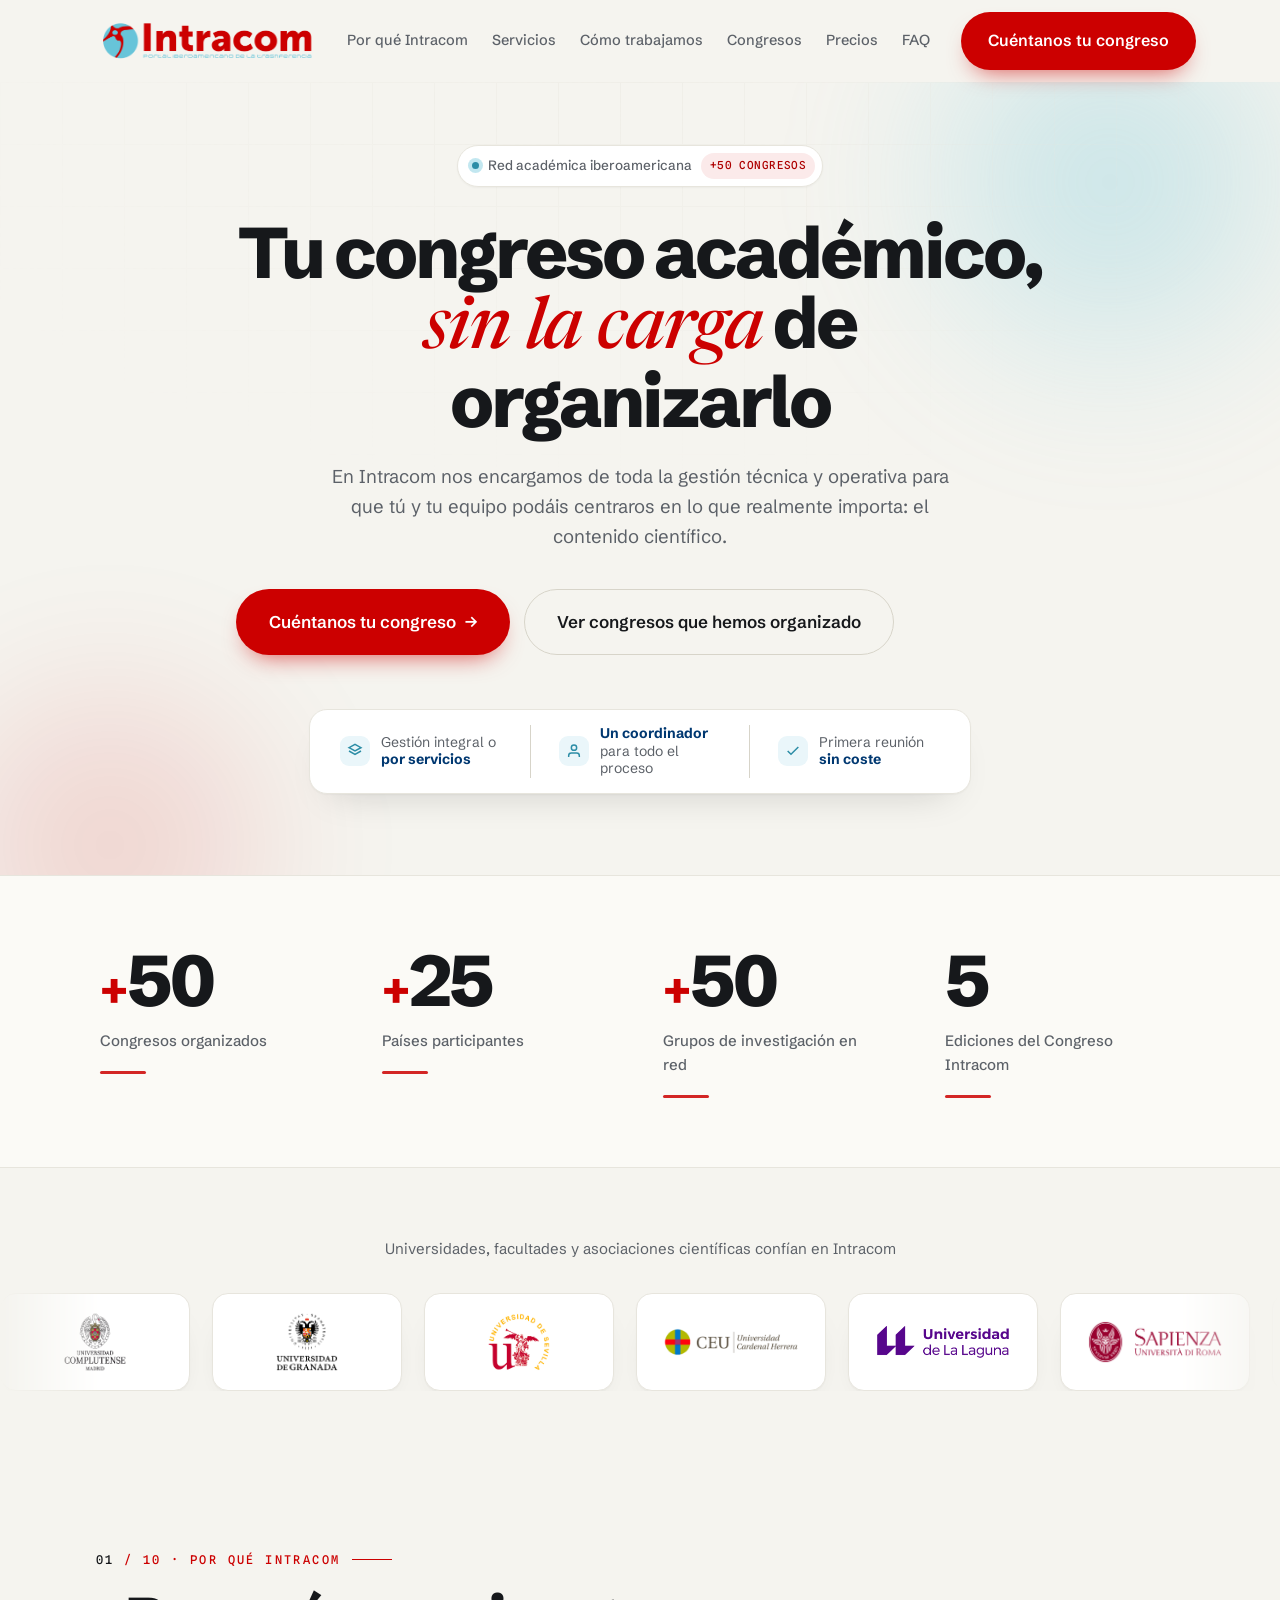
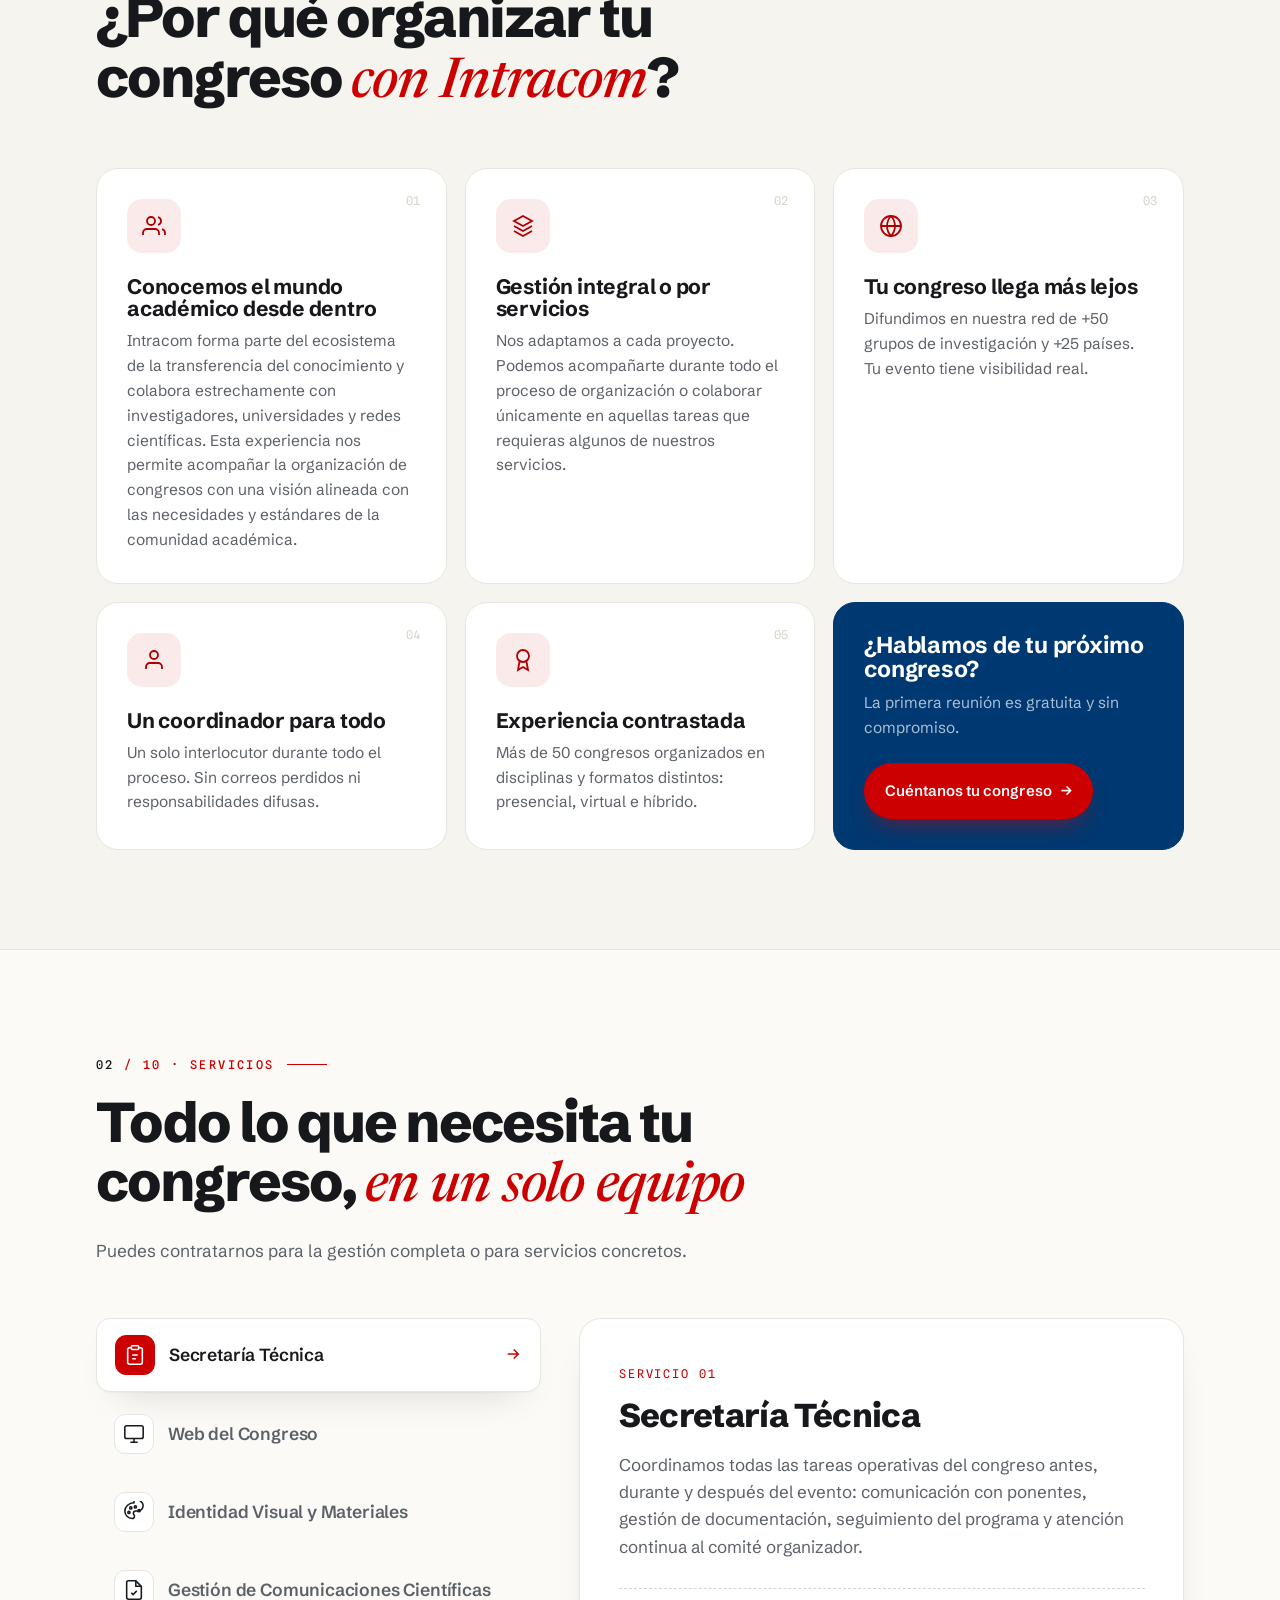
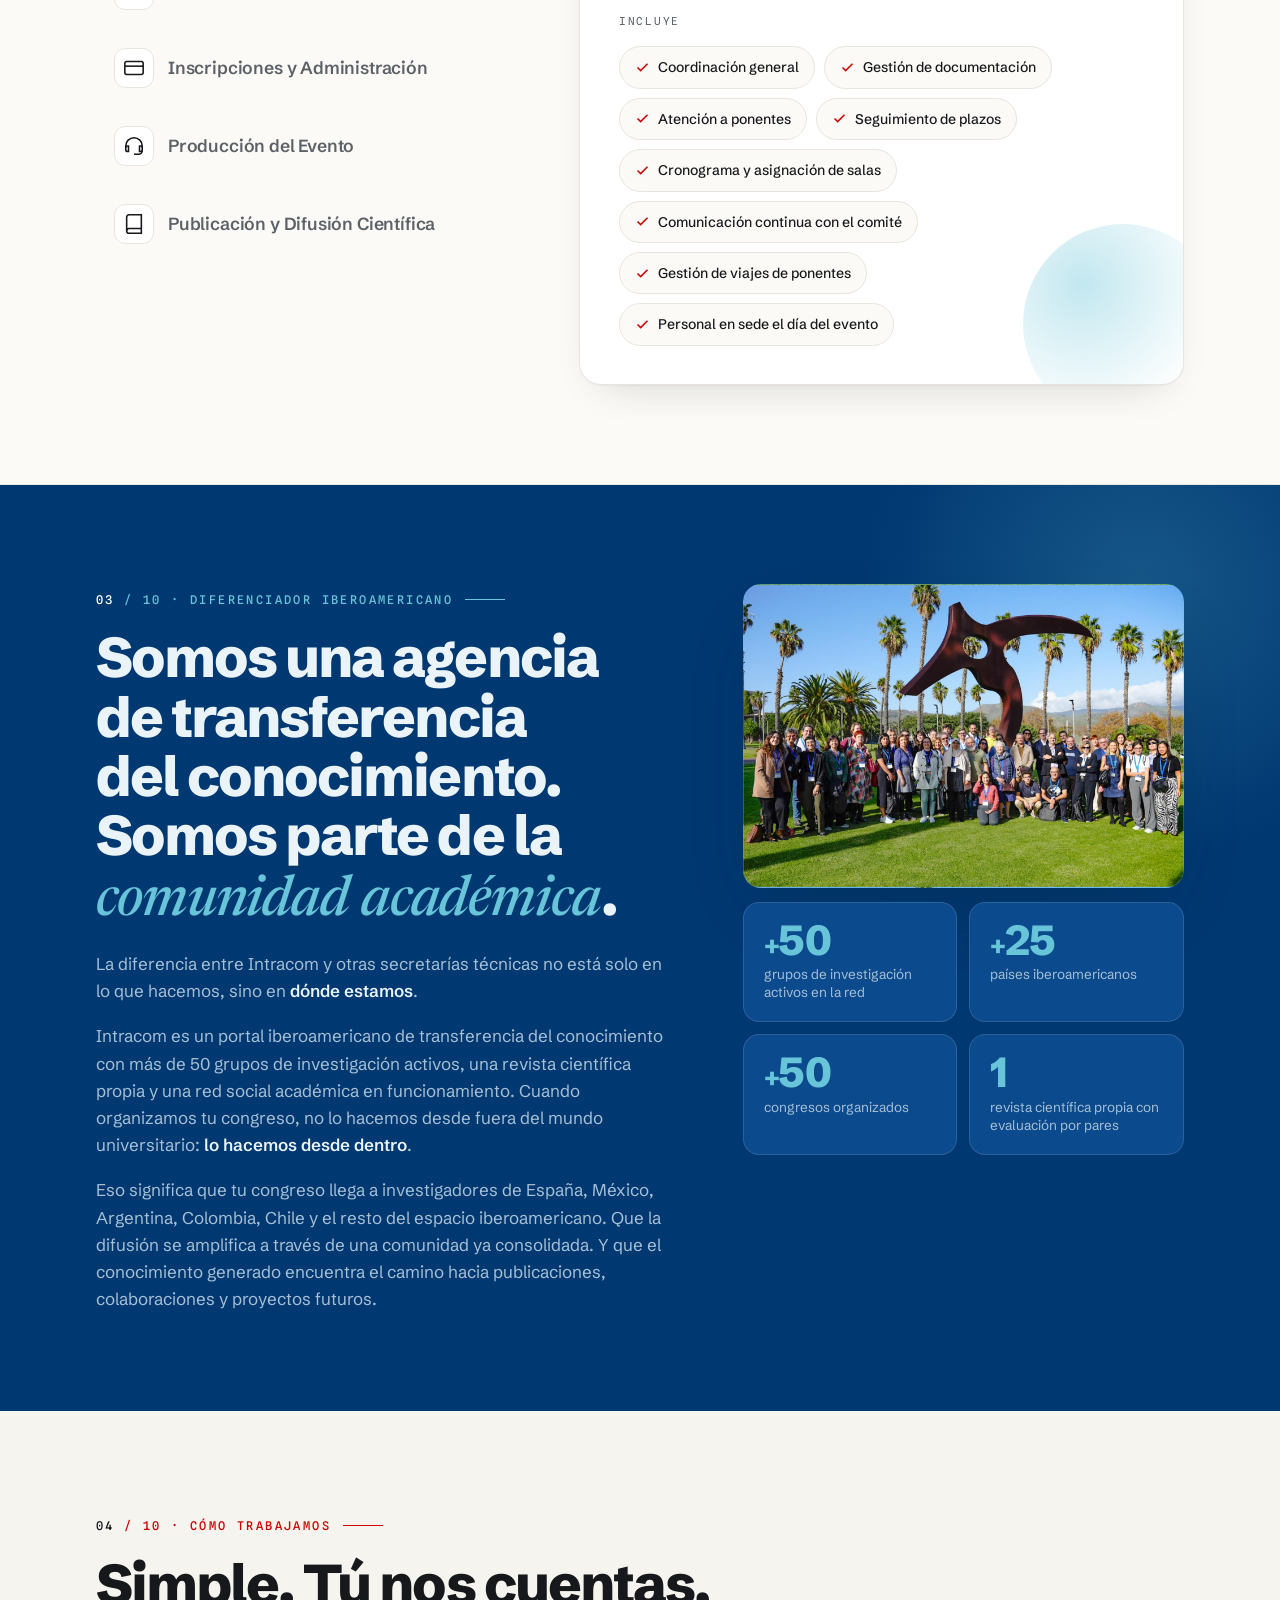
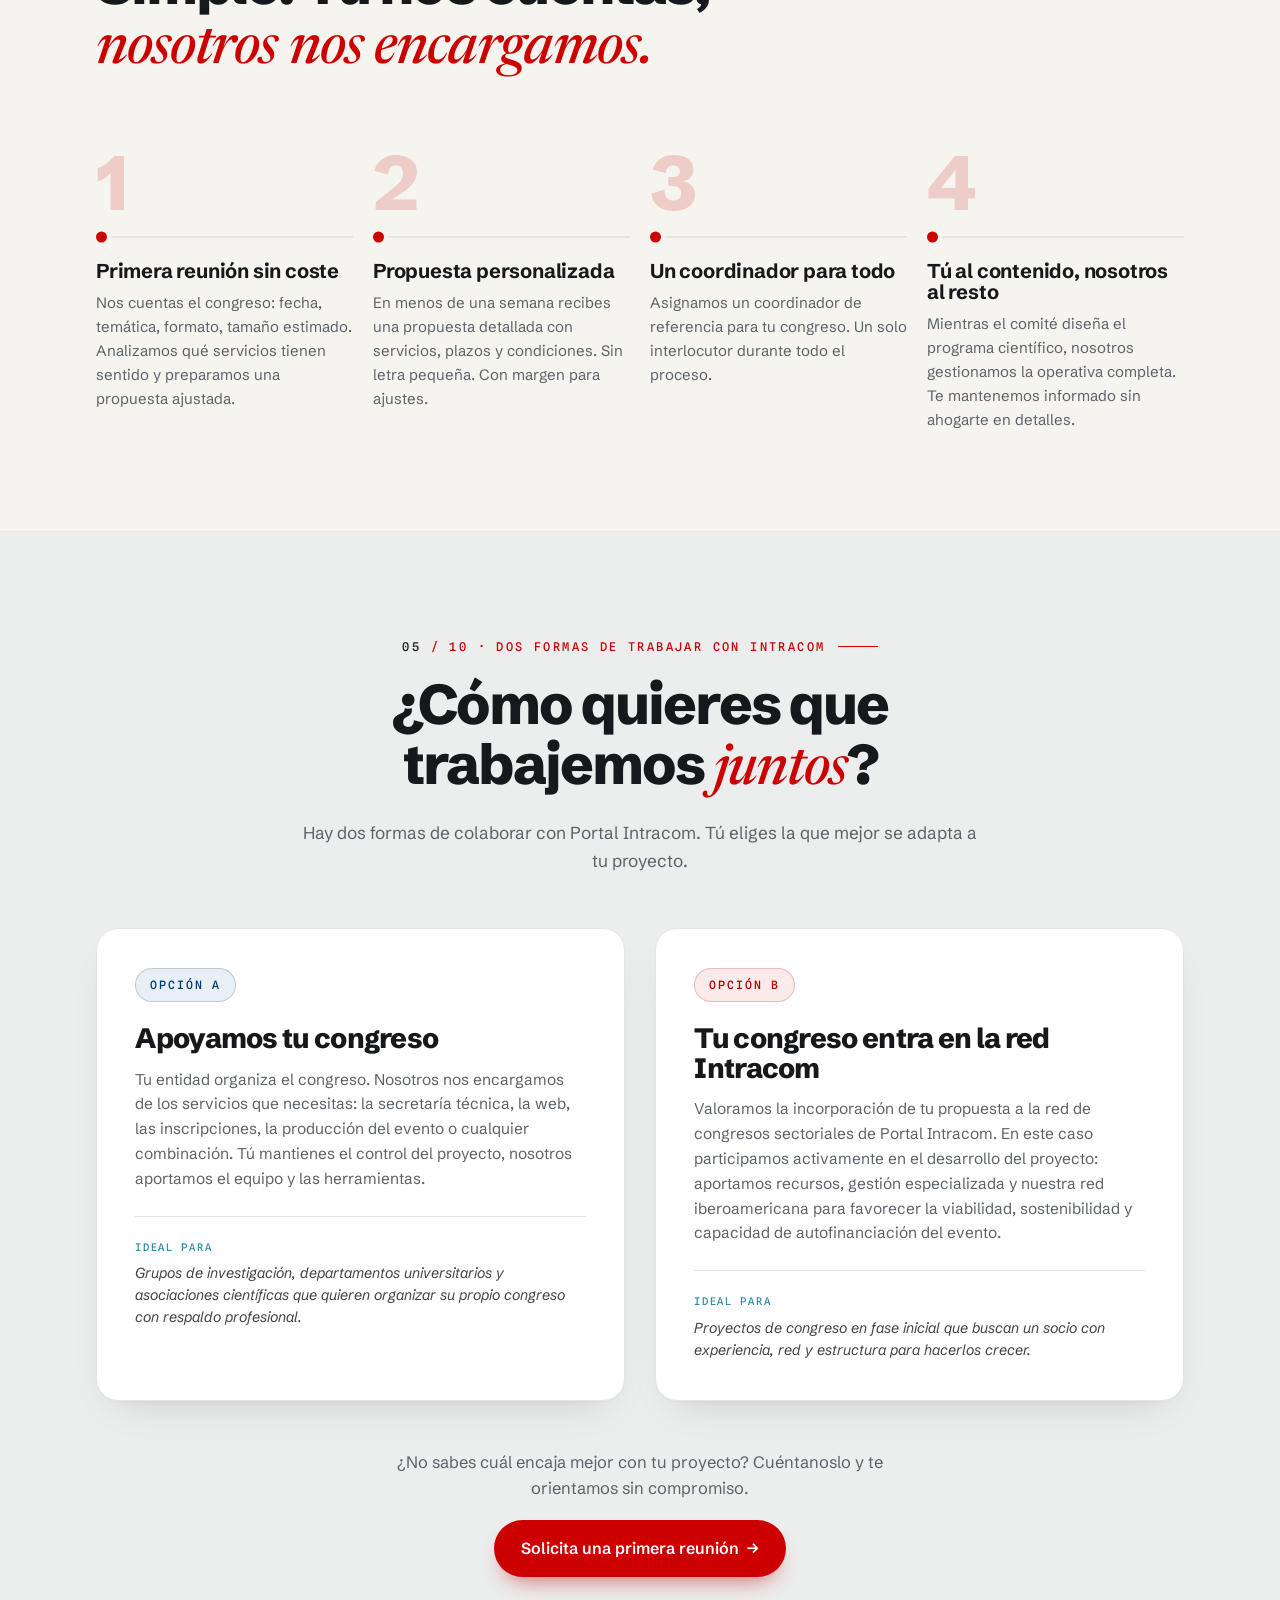
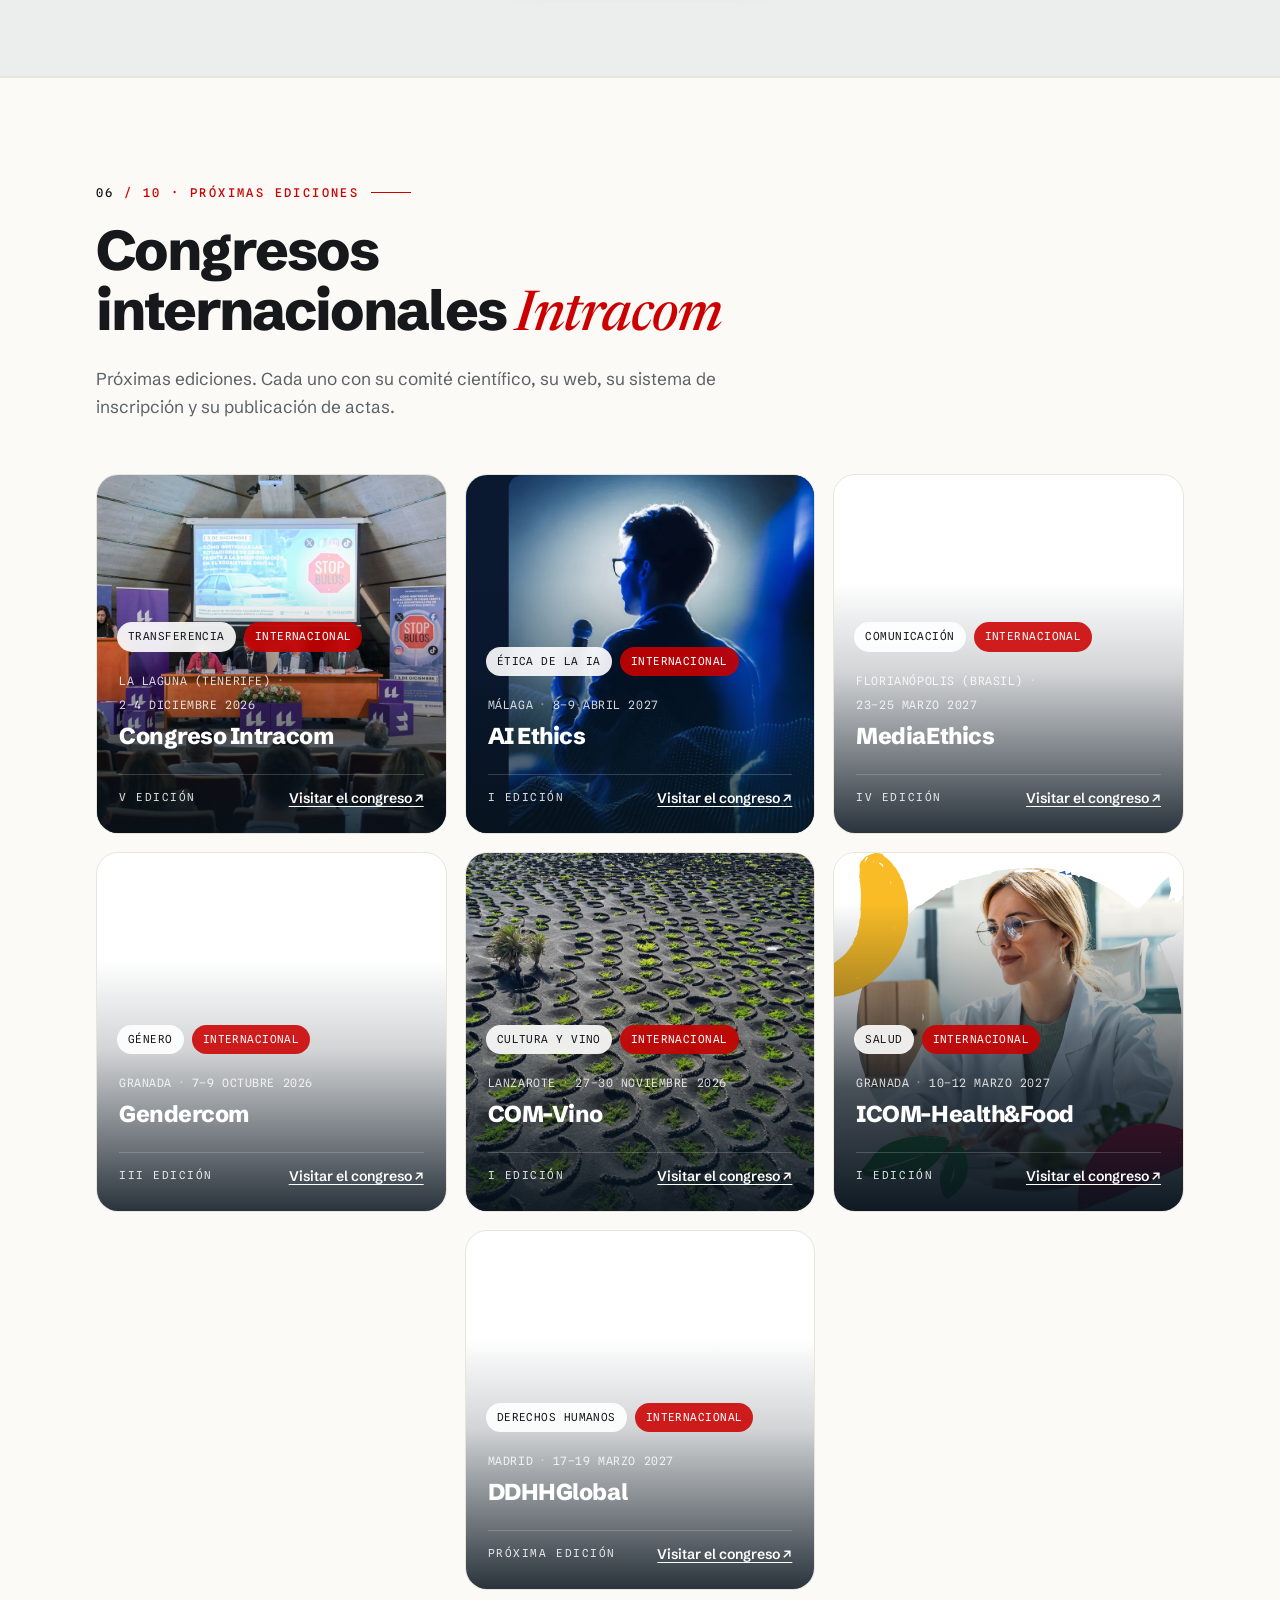
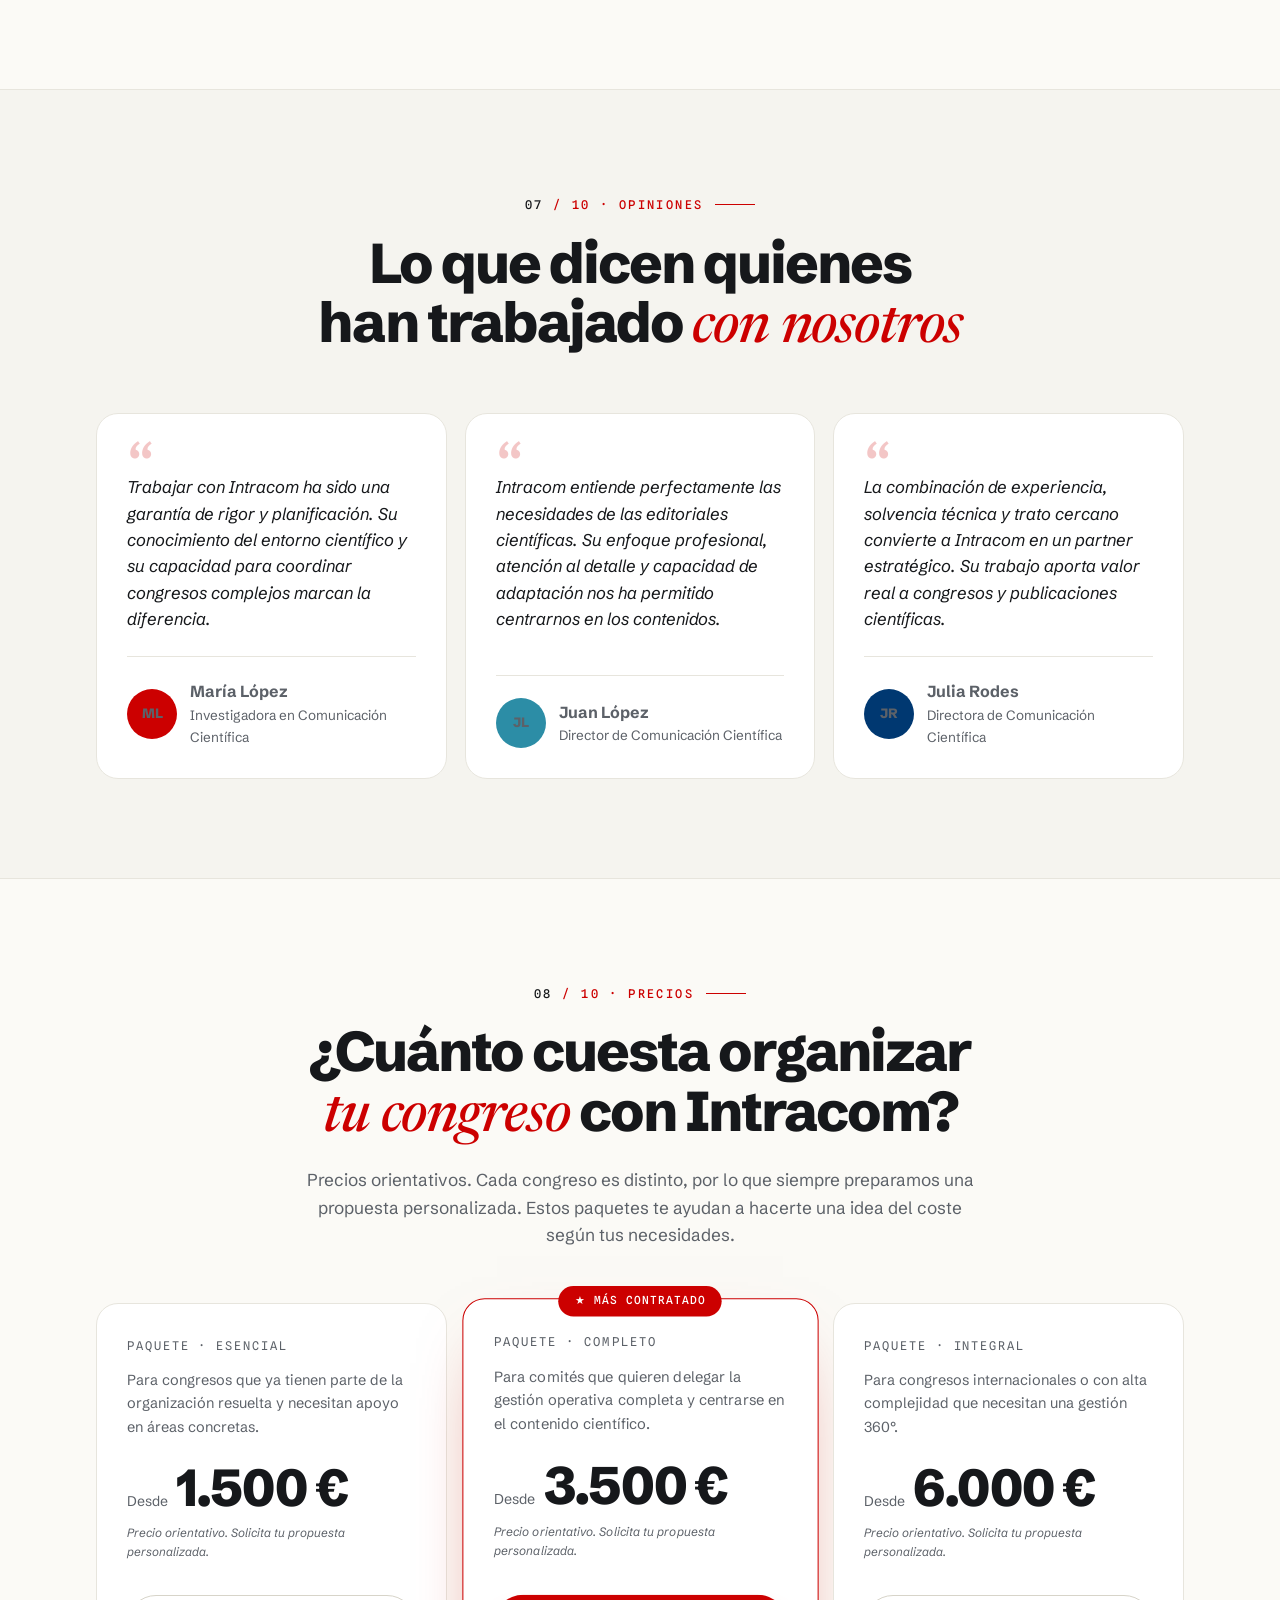
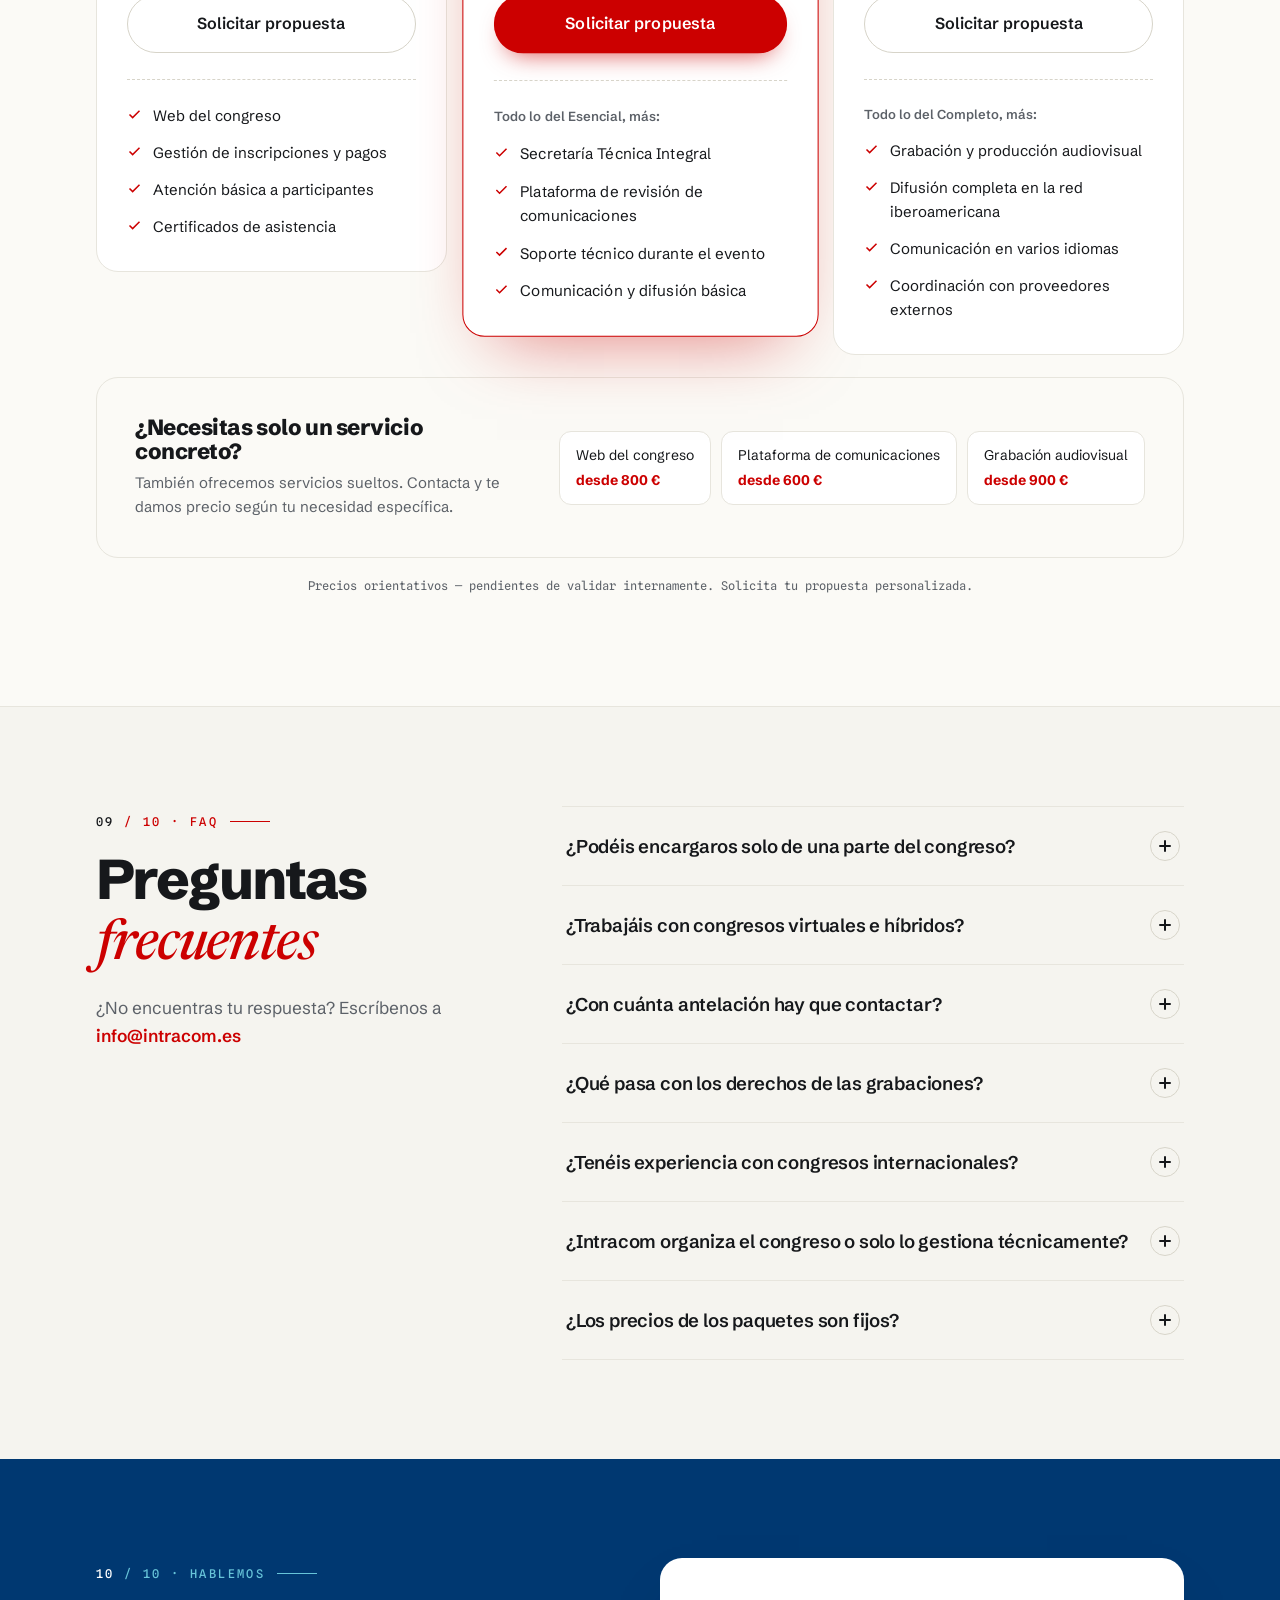
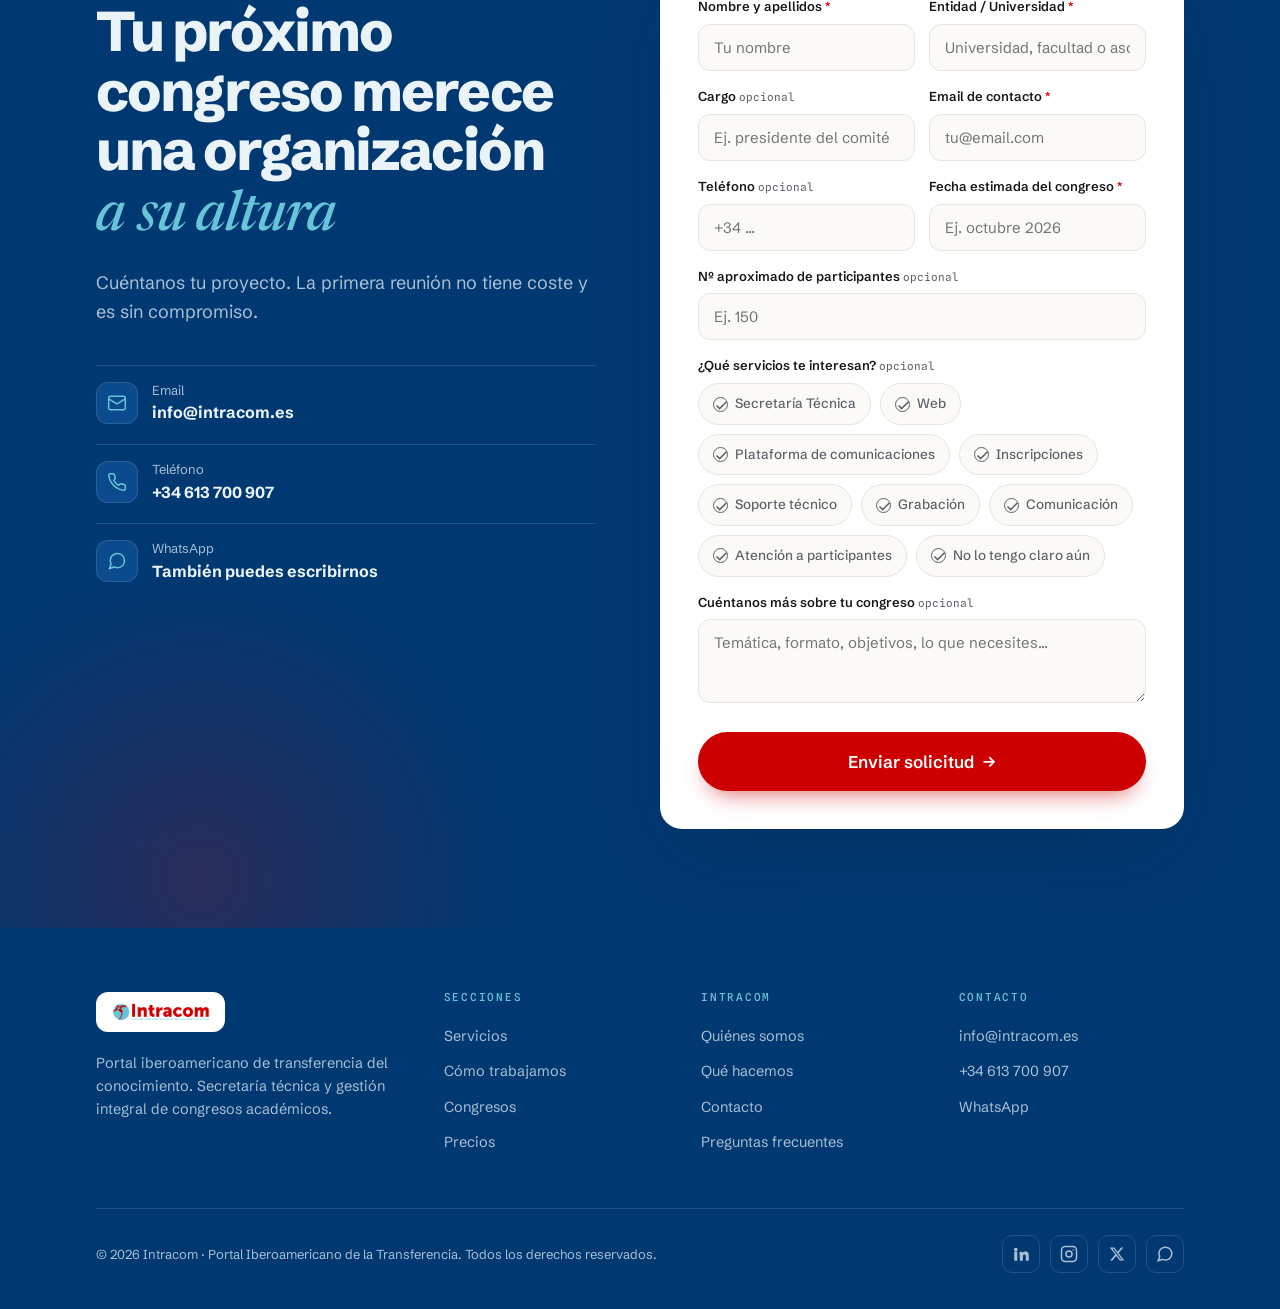
==== index.html @ 96ecdb56 "Icono de la pestaña del navegador" ====
<!DOCTYPE html>
<html lang="es" data-theme="light">
<head>
<meta charset="UTF-8">
<meta name="viewport" content="width=device-width, initial-scale=1">
<title>Intracom Congresos · Secretaría técnica para congresos académicos</title>
<link rel="preconnect" href="https://fonts.googleapis.com">
<link rel="preconnect" href="https://fonts.gstatic.com" crossorigin>
<link href="https://fonts.googleapis.com/css2?family=Schibsted+Grotesk:wght@400;500;600;700;800;900&family=Newsreader:ital,opsz,wght@0,6..72,500;1,6..72,500&family=Spline+Sans+Mono:wght@400;500&display=swap" rel="stylesheet">
<link rel="stylesheet" href="styles.css">
<link rel="stylesheet" href="tipografia.css">
<link rel="icon" type="image/png" sizes="32x32" href="/favicon-32.png">
<link rel="icon" type="image/png" sizes="512x512" href="/favicon-512.png">
<link rel="apple-touch-icon" sizes="180x180" href="/favicon-180.png">
</head>
<body>

<!-- ============ NAV ============ -->
<header class="nav" id="nav">
  <div class="container nav-inner">
    <a class="brand" href="#hero" aria-label="Intracom — Portal Iberoamericano de la Transferencia">
      <img src="assets/intracom-horizontal.png" alt="Intracom · Portal Iberoamericano de la Transferencia">
    </a>
    <nav class="nav-links" id="navLinks">
      <a href="#beneficios">Por qué Intracom</a>
      <a href="#servicios">Servicios</a>
      <a href="#proceso">Cómo trabajamos</a>
      <a href="#portfolio">Congresos</a>
      <a href="#precios">Precios</a>
      <a href="#faq">FAQ</a>
    </nav>
    <div class="nav-cta">
      <a href="#contacto" class="btn btn-primary">Cuéntanos tu congreso</a>
      <button class="nav-toggle" id="navToggle" aria-label="Menú">
        <svg width="26" height="26" viewBox="0 0 24 24" fill="none" stroke="currentColor" stroke-width="2"><path d="M3 6h18M3 12h18M3 18h18"/></svg>
      </button>
    </div>
  </div>
</header>

<main>

<!-- ============ S1 · HERO ============ -->
<section class="section hero" id="hero" data-layout="centered">
  <div class="hero-bg">
    <div class="hero-blob a" data-px="22"></div>
    <div class="hero-blob b" data-px="34"></div>
    <div class="hero-grid-tex"></div>
  </div>
  <div class="container hero-inner">
    <div class="hero-copy">
      <span class="hero-pill reveal">
        <span class="dot"></span> Red académica iberoamericana
        <span class="tag">+50 congresos</span>
      </span>
      <h1 class="hero-title reveal" data-d="1">Tu congreso académico, <em class="hl">sin la carga</em> de organizarlo</h1>
      <p class="hero-sub reveal" data-d="2">En Intracom nos encargamos de toda la gestión técnica y operativa para que tú y tu equipo podáis centraros en lo que realmente importa: el contenido científico.</p>
      <div class="hero-actions reveal" data-d="3">
        <a href="#contacto" class="btn btn-primary btn-lg">Cuéntanos tu congreso <span class="arr">→</span></a>
        <a href="#portfolio" class="btn btn-ghost btn-lg">Ver congresos que hemos organizado</a>
      </div>
    </div>
    <!-- proof bar (centered layout) -->
    <div class="hero-visual hero-copy-visual reveal" data-d="4">
      <div class="hero-proof">
        <div class="hp-item"><span class="hp-ic"><svg width="16" height="16" viewBox="0 0 24 24" fill="none" stroke="currentColor" stroke-width="2.2"><path d="m3 12 9 5 9-5M3 7l9 5 9-5-9-5-9 5Z"/></svg></span><span>Gestión integral o <b>por servicios</b></span></div>
        <span class="hp-sep"></span>
        <div class="hp-item"><span class="hp-ic"><svg width="16" height="16" viewBox="0 0 24 24" fill="none" stroke="currentColor" stroke-width="2.2"><path d="M20 21v-2a4 4 0 0 0-4-4H8a4 4 0 0 0-4 4v2"/><circle cx="12" cy="7" r="4"/></svg></span><span><b>Un coordinador</b> para todo el proceso</span></div>
        <span class="hp-sep"></span>
        <div class="hp-item"><span class="hp-ic"><svg width="16" height="16" viewBox="0 0 24 24" fill="none" stroke="currentColor" stroke-width="2.2"><path d="M20 6 9 17l-5-5"/></svg></span><span>Primera reunión <b>sin coste</b></span></div>
      </div>
    </div>
    <!-- blue panel (asymmetric layout) -->
    <div class="hero-visual hero-side-visual reveal" data-d="2">
      <div class="hero-panel">
        <span class="hp-tag"><span class="dot"></span> Red iberoamericana</span>
        <div class="hp-grid">
          <div class="hpc"><b><span class="sym">+</span>50</b><span>congresos organizados</span></div>
          <div class="hpc"><b><span class="sym">+</span>25</b><span>países participantes</span></div>
          <div class="hpc"><b><span class="sym">+</span>50</b><span>grupos de investigación en red</span></div>
          <div class="hpc"><b>1</b><span>coordinador para todo el proceso</span></div>
        </div>
      </div>
    </div>
  </div>
</section>

<!-- ============ S2 · COUNTERS ============ -->
<section class="section section--tight stats">
  <div class="container stats-grid">
    <div class="stat reveal">
      <div class="num"><span class="sym">+</span><span data-count="50">0</span></div>
      <div class="label">Congresos organizados</div>
      <div class="bar"></div>
    </div>
    <div class="stat reveal" data-d="1">
      <div class="num"><span class="sym">+</span><span data-count="25">0</span></div>
      <div class="label">Países participantes</div>
      <div class="bar"></div>
    </div>
    <div class="stat reveal" data-d="2">
      <div class="num"><span class="sym">+</span><span data-count="50">0</span></div>
      <div class="label">Grupos de investigación en red</div>
      <div class="bar"></div>
    </div>
    <div class="stat reveal" data-d="3">
      <div class="num"><span data-count="5">0</span></div>
      <div class="label">Ediciones del Congreso Intracom</div>
      <div class="bar"></div>
    </div>
  </div>
</section>

<!-- ============ S3 · LOGO STRIP ============ -->
<section class="section marquee-sec">
  <p class="marquee-lead reveal">Universidades, facultades y asociaciones científicas confían en Intracom</p>
  <div class="marquee reveal" data-d="1">
    <div class="marquee-track" id="logoTrack"></div>
  </div>
</section>

<!-- ============ S4 · BENEFITS ============ -->
<section class="section" id="beneficios">
  <div class="container">
    <div class="section-head reveal">
      <p class="eyebrow"><span><b>01</b> / 10 · Por qué Intracom</span></p>
      <h2 class="h-title">¿Por qué organizar tu congreso <em>con Intracom</em>?</h2>
    </div>
    <div class="benefits-grid">
      <article class="benefit reveal">
        <span class="b-num">01</span>
        <div class="b-ic"><svg width="24" height="24" viewBox="0 0 24 24" fill="none" stroke="currentColor" stroke-width="1.8"><path d="M17 21v-2a4 4 0 0 0-4-4H5a4 4 0 0 0-4 4v2"/><circle cx="9" cy="7" r="4"/><path d="M23 21v-2a4 4 0 0 0-3-3.87M16 3.13a4 4 0 0 1 0 7.75"/></svg></div>
        <h3>Conocemos el mundo académico desde dentro</h3>
        <p>Intracom forma parte del ecosistema de la transferencia del conocimiento y colabora estrechamente con investigadores, universidades y redes científicas. Esta experiencia nos permite acompañar la organización de congresos con una visión alineada con las necesidades y estándares de la comunidad académica.</p>
      </article>
      <article class="benefit reveal" data-d="1">
        <span class="b-num">02</span>
        <div class="b-ic"><svg width="24" height="24" viewBox="0 0 24 24" fill="none" stroke="currentColor" stroke-width="1.8"><path d="m12 2 9 5-9 5-9-5 9-5Z"/><path d="m3 12 9 5 9-5"/><path d="m3 17 9 5 9-5"/></svg></div>
        <h3>Gestión integral o por servicios</h3>
        <p>Nos adaptamos a cada proyecto. Podemos acompañarte durante todo el proceso de organización o colaborar únicamente en aquellas tareas que requieras algunos de nuestros servicios.</p>
      </article>
      <article class="benefit reveal" data-d="2">
        <span class="b-num">03</span>
        <div class="b-ic"><svg width="24" height="24" viewBox="0 0 24 24" fill="none" stroke="currentColor" stroke-width="1.8"><circle cx="12" cy="12" r="10"/><path d="M2 12h20M12 2a15.3 15.3 0 0 1 4 10 15.3 15.3 0 0 1-4 10 15.3 15.3 0 0 1-4-10 15.3 15.3 0 0 1 4-10Z"/></svg></div>
        <h3>Tu congreso llega más lejos</h3>
        <p>Difundimos en nuestra red de +50 grupos de investigación y +25 países. Tu evento tiene visibilidad real.</p>
      </article>
      <article class="benefit reveal" data-d="3">
        <span class="b-num">04</span>
        <div class="b-ic"><svg width="24" height="24" viewBox="0 0 24 24" fill="none" stroke="currentColor" stroke-width="1.8"><path d="M20 21v-2a4 4 0 0 0-4-4H8a4 4 0 0 0-4 4v2"/><circle cx="12" cy="7" r="4"/></svg></div>
        <h3>Un coordinador para todo</h3>
        <p>Un solo interlocutor durante todo el proceso. Sin correos perdidos ni responsabilidades difusas.</p>
      </article>
      <article class="benefit reveal" data-d="4">
        <span class="b-num">05</span>
        <div class="b-ic"><svg width="24" height="24" viewBox="0 0 24 24" fill="none" stroke="currentColor" stroke-width="1.8"><circle cx="12" cy="8" r="6"/><path d="M15.5 13.5 17 22l-5-3-5 3 1.5-8.5"/></svg></div>
        <h3>Experiencia contrastada</h3>
        <p>Más de 50 congresos organizados en disciplinas y formatos distintos: presencial, virtual e híbrido.</p>
      </article>
      <article class="benefit reveal feat" data-d="5" style="background:var(--navy);border-color:var(--navy);color:var(--navy-text);display:flex;flex-direction:column;justify-content:center">
        <h3 style="color:#fff;font-size:23px">¿Hablamos de tu próximo congreso?</h3>
        <p style="color:var(--navy-muted);margin-bottom:22px">La primera reunión es gratuita y sin compromiso.</p>
        <a href="#contacto" class="btn btn-primary" style="align-self:flex-start">Cuéntanos tu congreso <span class="arr">→</span></a>
      </article>
    </div>
  </div>
</section>

<!-- ============ S5 · SERVICES ============ -->
<section class="section" id="servicios" style="background:var(--surface-2);border-block:1px solid var(--border)">
  <div class="container">
    <div class="section-head reveal">
      <p class="eyebrow"><span><b>02</b> / 10 · Servicios</span></p>
      <h2 class="h-title">Todo lo que necesita tu congreso, <em>en un solo equipo</em></h2>
      <p class="lead">Puedes contratarnos para la gestión completa o para servicios concretos.</p>
    </div>

    <!-- desktop: tabs -->
    <div class="services-layout" id="svcTabs"></div>
    <!-- mobile: accordion -->
    <div class="svc-accordion" id="svcAccordion"></div>
  </div>
</section>

<!-- ============ S6 · IBEROAMERICAN ============ -->
<section class="section section--navy on-navy">
  <div class="ibero-glow"></div>
  <div class="container">
    <div class="ibero-grid">
      <div class="reveal">
        <p class="eyebrow"><span><b>03</b> / 10 · Diferenciador iberoamericano</span></p>
        <h2 class="ibero-title">Somos una agencia de transferencia del conocimiento. Somos parte de la <em>comunidad académica</em>.</h2>
        <div class="ibero-body">
          <p>La diferencia entre Intracom y otras secretarías técnicas no está solo en lo que hacemos, sino en <strong>dónde estamos</strong>.</p>
          <p>Intracom es un portal iberoamericano de transferencia del conocimiento con más de 50 grupos de investigación activos, una revista científica propia y una red social académica en funcionamiento. Cuando organizamos tu congreso, no lo hacemos desde fuera del mundo universitario: <strong>lo hacemos desde dentro</strong>.</p>
          <p>Eso significa que tu congreso llega a investigadores de España, México, Argentina, Colombia, Chile y el resto del espacio iberoamericano. Que la difusión se amplifica a través de una comunidad ya consolidada. Y que el conocimiento generado encuentra el camino hacia publicaciones, colaboraciones y proyectos futuros.</p>
        </div>
      </div>
      <div class="ibero-side reveal" data-d="2">
        <div class="ibero-photo" style="background-image:url('assets/comunidad-academica.jpg');background-size:cover;background-position:center"></div>
        <div class="ibero-figures">
          <div class="ifig"><span class="ifig-num"><span class="sym" style="font-size:.6em">+</span><span data-count="50">60</span></span><span class="ifig-lab">grupos de investigación activos en la red</span></div>
          <div class="ifig"><span class="ifig-num"><span class="sym" style="font-size:.6em">+</span><span data-count="25">20</span></span><span class="ifig-lab">países iberoamericanos</span></div>
          <div class="ifig"><span class="ifig-num"><span class="sym" style="font-size:.6em">+</span><span data-count="50">0</span></span><span class="ifig-lab">congresos organizados</span></div>
          <div class="ifig"><span class="ifig-num"><span data-count="1">0</span></span><span class="ifig-lab">revista científica propia con evaluación por pares</span></div>
        </div>
      </div>
    </div>
  </div>
</section>

<!-- ============ S7 · PROCESS ============ -->
<section class="section" id="proceso">
  <div class="container">
    <div class="section-head reveal">
      <p class="eyebrow"><span><b>04</b> / 10 · Cómo trabajamos</span></p>
      <h2 class="h-title">Simple. Tú nos cuentas, <em>nosotros nos encargamos.</em></h2>
    </div>
    <div class="process-grid">
      <div class="pstep reveal">
        <div class="p-num">1</div>
        <div class="p-line"></div>
        <h3>Primera reunión sin coste</h3>
        <p>Nos cuentas el congreso: fecha, temática, formato, tamaño estimado. Analizamos qué servicios tienen sentido y preparamos una propuesta ajustada.</p>
      </div>
      <div class="pstep reveal" data-d="1">
        <div class="p-num">2</div>
        <div class="p-line"></div>
        <h3>Propuesta personalizada</h3>
        <p>En menos de una semana recibes una propuesta detallada con servicios, plazos y condiciones. Sin letra pequeña. Con margen para ajustes.</p>
      </div>
      <div class="pstep reveal" data-d="2">
        <div class="p-num">3</div>
        <div class="p-line"></div>
        <h3>Un coordinador para todo</h3>
        <p>Asignamos un coordinador de referencia para tu congreso. Un solo interlocutor durante todo el proceso.</p>
      </div>
      <div class="pstep reveal" data-d="3">
        <div class="p-num">4</div>
        <div class="p-line"></div>
        <h3>Tú al contenido, nosotros al resto</h3>
        <p>Mientras el comité diseña el programa científico, nosotros gestionamos la operativa completa. Te mantenemos informado sin ahogarte en detalles.</p>
      </div>
    </div>
  </div>
</section>

<!-- ============ S7b · WAYS TO WORK ============ -->
<section class="section" id="formas" style="background:color-mix(in srgb,var(--blue) 6%,var(--surface-2));border-block:1px solid var(--border)">
  <div class="container">
    <div class="section-head center reveal">
      <p class="eyebrow"><span><b>05</b> / 10 · Dos formas de trabajar con Intracom</span></p>
      <h2 class="h-title">¿Cómo quieres que trabajemos <em>juntos</em>?</h2>
      <p class="lead" style="margin-inline:auto">Hay dos formas de colaborar con Portal Intracom. Tú eliges la que mejor se adapta a tu proyecto.</p>
    </div>
    <div class="ways-grid">
      <article class="way-card reveal">
        <span class="way-badge">Opción A</span>
        <h3 class="way-title">Apoyamos tu congreso</h3>
        <p class="way-body">Tu entidad organiza el congreso. Nosotros nos encargamos de los servicios que necesitas: la secretaría técnica, la web, las inscripciones, la producción del evento o cualquier combinación. Tú mantienes el control del proyecto, nosotros aportamos el equipo y las herramientas.</p>
        <div class="way-ideal">
          <span class="way-ideal-lab">Ideal para</span>
          <p>Grupos de investigación, departamentos universitarios y asociaciones científicas que quieren organizar su propio congreso con respaldo profesional.</p>
        </div>
      </article>
      <article class="way-card reveal" data-d="1">
        <span class="way-badge alt">Opción B</span>
        <h3 class="way-title">Tu congreso entra en la red Intracom</h3>
        <p class="way-body">Valoramos la incorporación de tu propuesta a la red de congresos sectoriales de Portal Intracom. En este caso participamos activamente en el desarrollo del proyecto: aportamos recursos, gestión especializada y nuestra red iberoamericana para favorecer la viabilidad, sostenibilidad y capacidad de autofinanciación del evento.</p>
        <div class="way-ideal">
          <span class="way-ideal-lab">Ideal para</span>
          <p>Proyectos de congreso en fase inicial que buscan un socio con experiencia, red y estructura para hacerlos crecer.</p>
        </div>
      </article>
    </div>
    <div class="ways-cta reveal">
      <p>¿No sabes cuál encaja mejor con tu proyecto? Cuéntanoslo y te orientamos sin compromiso.</p>
      <a href="#contacto" class="btn btn-primary">Solicita una primera reunión <span class="arr">→</span></a>
    </div>
  </div>
</section>

<!-- ============ S8 · PORTFOLIO ============ -->
<section class="section" id="portfolio" style="background:var(--surface-2);border-block:1px solid var(--border)">
  <div class="container">
    <div class="section-head reveal">
      <p class="eyebrow"><span><b>06</b> / 10 · Próximas ediciones</span></p>
      <h2 class="h-title">Congresos internacionales <em>Intracom</em></h2>
      <p class="lead">Próximas ediciones. Cada uno con su comité científico, su web, su sistema de inscripción y su publicación de actas.</p>
    </div>
    <div class="portfolio-grid" id="portfolioGrid"></div>
  </div>
</section>

<!-- ============ S9 · TESTIMONIALS ============ -->
<section class="section" id="testimonios">
  <div class="container">
    <div class="section-head center reveal">
      <p class="eyebrow"><span><b>07</b> / 10 · Opiniones</span></p>
      <h2 class="h-title">Lo que dicen quienes han trabajado <em>con nosotros</em></h2>
    </div>
    <div class="tst-grid" id="tstGrid"></div>
  </div>
</section>

<!-- ============ S10 · PRICING ============ -->
<section class="section" id="precios" style="background:var(--surface-2);border-block:1px solid var(--border)">
  <div class="container">
    <div class="section-head center reveal">
      <p class="eyebrow"><span><b>08</b> / 10 · Precios</span></p>
      <h2 class="h-title">¿Cuánto cuesta organizar <em>tu congreso</em> con Intracom?</h2>
      <p class="lead" style="margin-inline:auto">Precios orientativos. Cada congreso es distinto, por lo que siempre preparamos una propuesta personalizada. Estos paquetes te ayudan a hacerte una idea del coste según tus necesidades.</p>
    </div>
    <div class="pricing-grid" id="pricingGrid"></div>

    <div class="pricing-extra reveal">
      <div>
        <h3>¿Necesitas solo un servicio concreto?</h3>
        <p>También ofrecemos servicios sueltos. Contacta y te damos precio según tu necesidad específica.</p>
      </div>
      <div class="extra-list">
        <div class="extra-pill">Web del congreso <b>desde 800 €</b></div>
        <div class="extra-pill">Plataforma de comunicaciones <b>desde 600 €</b></div>
        <div class="extra-pill">Grabación audiovisual <b>desde 900 €</b></div>
      </div>
    </div>
    <p style="text-align:center;font-size:12px;color:var(--muted);margin-top:18px;font-family:var(--font-mono)">Precios orientativos — pendientes de validar internamente. Solicita tu propuesta personalizada.</p>
  </div>
</section>

<!-- ============ S11 · FAQ ============ -->
<section class="section" id="faq">
  <div class="container">
    <div class="faq-layout">
      <div class="section-head reveal" style="margin-bottom:0">
        <p class="eyebrow"><span><b>09</b> / 10 · FAQ</span></p>
        <h2 class="h-title">Preguntas <em>frecuentes</em></h2>
        <p class="lead">¿No encuentras tu respuesta? Escríbenos a <a href="mailto:info@intracom.es" style="color:var(--accent);font-weight:600">info@intracom.es</a></p>
      </div>
      <div class="faq-list reveal" data-d="1" id="faqList"></div>
    </div>
  </div>
</section>

<!-- ============ S12 · FINAL CTA ============ -->
<section class="section section--navy on-navy" id="contacto">
  <div class="cta-bg-glow"></div>
  <div class="container">
    <div class="cta-grid">
      <div class="reveal">
        <p class="eyebrow"><span><b>10</b> / 10 · Hablemos</span></p>
        <h2 class="cta-title">Tu próximo congreso merece una organización <em>a su altura</em></h2>
        <p class="cta-sub">Cuéntanos tu proyecto. La primera reunión no tiene coste y es sin compromiso.</p>
        <div class="cta-contacts">
          <a class="cta-contact" href="mailto:info@intracom.es">
            <span class="cc-ic"><svg width="20" height="20" viewBox="0 0 24 24" fill="none" stroke="currentColor" stroke-width="1.8"><rect x="2" y="4" width="20" height="16" rx="2"/><path d="m22 7-10 6L2 7"/></svg></span>
            <span>Email<br><strong style="color:var(--navy-text);font-size:16px">info@intracom.es</strong></span>
          </a>
          <a class="cta-contact" href="tel:+34613700907">
            <span class="cc-ic"><svg width="20" height="20" viewBox="0 0 24 24" fill="none" stroke="currentColor" stroke-width="1.8"><path d="M22 16.92v3a2 2 0 0 1-2.18 2 19.79 19.79 0 0 1-8.63-3.07 19.5 19.5 0 0 1-6-6 19.79 19.79 0 0 1-3.07-8.67A2 2 0 0 1 4.11 2h3a2 2 0 0 1 2 1.72c.13.96.36 1.9.7 2.81a2 2 0 0 1-.45 2.11L8.09 9.91a16 16 0 0 0 6 6l1.27-1.27a2 2 0 0 1 2.11-.45c.9.34 1.85.57 2.81.7A2 2 0 0 1 22 16.92Z"/></svg></span>
            <span>Teléfono<br><strong style="color:var(--navy-text);font-size:16px">+34 613 700 907</strong></span>
          </a>
          <a class="cta-contact" href="https://wa.me/34613700907">
            <span class="cc-ic"><svg width="20" height="20" viewBox="0 0 24 24" fill="none" stroke="currentColor" stroke-width="1.8"><path d="M21 11.5a8.38 8.38 0 0 1-.9 3.8 8.5 8.5 0 0 1-7.6 4.7 8.38 8.38 0 0 1-3.8-.9L3 21l1.9-5.7a8.38 8.38 0 0 1-.9-3.8 8.5 8.5 0 0 1 4.7-7.6 8.38 8.38 0 0 1 3.8-.9h.5a8.48 8.48 0 0 1 8 8v.5Z"/></svg></span>
            <span>WhatsApp<br><strong style="color:var(--navy-text);font-size:16px">También puedes escribirnos</strong></span>
          </a>
        </div>
      </div>

      <div class="reveal" data-d="1">
        <form class="form-card" id="contactForm" novalidate>
          <input type="hidden" name="access_key" value="b88f1022-d00f-4627-b86e-79ca6d6e02b6">
          <input type="hidden" name="subject" value="Nueva solicitud de congreso — Intracom Congresos">
          <input type="hidden" name="from_name" value="Intracom Congresos Web">
          <input type="hidden" name="redirect" value="false">
          <div class="form-row">
            <div class="field">
              <label for="f-name">Nombre y apellidos <span class="req">*</span></label>
              <input id="f-name" name="Nombre y apellidos" type="text" data-required placeholder="Tu nombre">
            </div>
            <div class="field">
              <label for="f-entity">Entidad / Universidad <span class="req">*</span></label>
              <input id="f-entity" name="Entidad o Universidad" type="text" data-required placeholder="Universidad, facultad o asociación">
            </div>
          </div>
          <div class="form-row">
            <div class="field">
              <label for="f-role">Cargo <span class="opt">opcional</span></label>
              <input id="f-role" name="Cargo" type="text" placeholder="Ej. presidente del comité">
            </div>
            <div class="field">
              <label for="f-email">Email de contacto <span class="req">*</span></label>
              <input id="f-email" name="email" type="email" data-required placeholder="tu@email.com">
            </div>
          </div>
          <div class="form-row">
            <div class="field">
              <label for="f-phone">Teléfono <span class="opt">opcional</span></label>
              <input id="f-phone" name="Teléfono" type="tel" placeholder="+34 ...">
            </div>
            <div class="field">
              <label for="f-date">Fecha estimada del congreso <span class="req">*</span></label>
              <input id="f-date" name="Fecha estimada" type="text" data-required placeholder="Ej. octubre 2026" onfocus="this.type='month'" onblur="if(!this.value)this.type='text'">
            </div>
          </div>
          <div class="field full">
            <label for="f-size">Nº aproximado de participantes <span class="opt">opcional</span></label>
            <input id="f-size" name="Participantes estimados" type="text" placeholder="Ej. 150">
          </div>
          <div class="field full">
            <label>¿Qué servicios te interesan? <span class="opt">opcional</span></label>
            <div class="svc-checks" id="svcChecks"></div>
          </div>
          <div class="field full">
            <label for="f-more">Cuéntanos más sobre tu congreso <span class="opt">opcional</span></label>
            <textarea id="f-more" name="Información adicional" placeholder="Temática, formato, objetivos, lo que necesites..."></textarea>
          </div>
          <button type="submit" class="btn btn-primary btn-lg form-submit">Enviar solicitud <span class="arr">→</span></button>
        </form>
        <div class="form-ok" id="formOk">
          <div class="ok-ic"><svg width="32" height="32" viewBox="0 0 24 24" fill="none" stroke="currentColor" stroke-width="2"><path d="M20 6 9 17l-5-5"/></svg></div>
          <h3>¡Solicitud enviada!</h3>
          <p>Gracias por contar con Intracom. Te responderemos en menos de 48 horas para concertar la primera reunión, sin coste y sin compromiso.</p>
        </div>
      </div>
    </div>
  </div>
</section>

</main>

<!-- ============ FOOTER ============ -->
<footer class="footer">
  <div class="container">
    <div class="footer-top">
      <div class="footer-brand">
        <img src="assets/intracom-horizontal.png" alt="Intracom · Portal Iberoamericano de la Transferencia">
        <p>Portal iberoamericano de transferencia del conocimiento. Secretaría técnica y gestión integral de congresos académicos.</p>
      </div>
      <div class="footer-col">
        <h4>Secciones</h4>
        <a href="#servicios">Servicios</a>
        <a href="#proceso">Cómo trabajamos</a>
        <a href="#portfolio">Congresos</a>
        <a href="#precios">Precios</a>
      </div>
      <div class="footer-col">
        <h4>Intracom</h4>
        <a href="https://portalintracom.com/quienes-somos/">Quiénes somos</a>
        <a href="https://portalintracom.com/que-hacemos/">Qué hacemos</a>
        <a href="https://portalintracom.com/info/">Contacto</a>
        <a href="#faq">Preguntas frecuentes</a>
      </div>
      <div class="footer-col">
        <h4>Contacto</h4>
        <a href="mailto:info@intracom.es">info@intracom.es</a>
        <a href="tel:+34613700907">+34 613 700 907</a>
        <a href="https://wa.me/34613700907">WhatsApp</a>
      </div>
    </div>
    <div class="footer-bottom">
      <span>© <span id="year">2026</span> Intracom · Portal Iberoamericano de la Transferencia. Todos los derechos reservados.</span>
      <div class="footer-social">
        <a href="https://www.linkedin.com/company/103866352" aria-label="LinkedIn"><svg width="18" height="18" viewBox="0 0 24 24" fill="currentColor"><path d="M4.98 3.5a2.5 2.5 0 1 1 0 5 2.5 2.5 0 0 1 0-5ZM3 9h4v12H3zM10 9h3.8v1.7h.05c.53-1 1.83-2.05 3.77-2.05 4.03 0 4.78 2.65 4.78 6.1V21h-4v-5.4c0-1.3-.02-2.96-1.8-2.96-1.8 0-2.08 1.4-2.08 2.86V21h-4z"/></svg></a>
        <a href="https://www.instagram.com/redintracom/" aria-label="Instagram"><svg width="18" height="18" viewBox="0 0 24 24" fill="none" stroke="currentColor" stroke-width="2"><rect x="2" y="2" width="20" height="20" rx="5"/><circle cx="12" cy="12" r="4"/><circle cx="17.5" cy="6.5" r="1" fill="currentColor" stroke="none"/></svg></a>
        <a href="https://x.com/RedIntracom" aria-label="X"><svg width="16" height="16" viewBox="0 0 24 24" fill="currentColor"><path d="M18.244 2.25h3.308l-7.227 8.26 8.502 11.24H16.17l-5.214-6.817L4.99 21.75H1.68l7.73-8.835L1.254 2.25H8.08l4.713 6.231 5.45-6.231Zm-1.161 17.52h1.833L7.084 4.126H5.117L17.083 19.77Z"/></svg></a>
        <a href="https://wa.me/34613700907" aria-label="WhatsApp"><svg width="18" height="18" viewBox="0 0 24 24" fill="none" stroke="currentColor" stroke-width="2"><path d="M21 11.5a8.38 8.38 0 0 1-.9 3.8 8.5 8.5 0 0 1-7.6 4.7 8.38 8.38 0 0 1-3.8-.9L3 21l1.9-5.7a8.38 8.38 0 0 1-.9-3.8 8.5 8.5 0 0 1 4.7-7.6 8.38 8.38 0 0 1 3.8-.9h.5a8.48 8.48 0 0 1 8 8v.5Z"/></svg></a>
      </div>
    </div>
  </div>
</footer>

<!-- ============ TWEAKS ============ -->
<aside id="tweaks" class="hidden" aria-label="Ajustes de diseño">
  <div class="tw-head">
    <b><span class="tw-dot"></span> Tweaks</b>
    <button class="tw-x" id="twClose" aria-label="Cerrar"><svg width="16" height="16" viewBox="0 0 24 24" fill="none" stroke="currentColor" stroke-width="2"><path d="M18 6 6 18M6 6l12 12"/></svg></button>
  </div>
  <div class="tw-body">
    <div class="tw-group">
      <label class="tw-lab">Hero · disposición</label>
      <div class="tw-seg">
        <button data-tw="hero" data-val="centered">Centrado</button>
        <button data-tw="hero" data-val="asym">Asimétrico</button>
      </div>
    </div>
    <div class="tw-group">
      <label class="tw-lab">Tema de color</label>
      <div class="tw-seg">
        <button data-tw="theme" data-val="light">Claro</button>
        <button data-tw="theme" data-val="dark">Institucional</button>
      </div>
    </div>
    <div class="tw-group">
      <label class="tw-lab">Color de acento</label>
      <div class="tw-swatches">
        <div class="tw-sw" data-tw="accent" data-val="red" style="background:#CC0000" title="Rojo Intracom"></div>
        <div class="tw-sw" data-tw="accent" data-val="sky" style="background:#2C8DA6" title="Azul cielo"></div>
        <div class="tw-sw" data-tw="accent" data-val="navy" style="background:#003871" title="Azul institucional"></div>
      </div>
    </div>
  </div>
</aside>

<script src="data.js"></script>
<script src="app.js"></script>

<template id="__bundler_thumbnail">
<svg viewBox="0 0 100 100" xmlns="http://www.w3.org/2000/svg">
  <rect width="100" height="100" rx="20" fill="#003871"/>
  <circle cx="50" cy="44" r="20" fill="#67C4D9"/>
  <path d="M50 24a20 20 0 0 0-18 11c6 2 10 1 14-2s9-4 14-1a20 20 0 0 0-10-8Z" fill="#CC0000"/>
  <text x="50" y="82" font-family="Georgia, serif" font-size="15" font-weight="bold" fill="#fff" text-anchor="middle" letter-spacing="1">INTRACOM</text>
</svg>
</template>
</body>
</html>
---- styles.css ----
/* ============================================================
   INTRACOM · Congresos — Landing styles
   Brand: Red #CC0000 · Sky #67C4D9 · Institutional Navy #0B2236
   Type: Schibsted Grotesk (display) · Hanken Grotesk (text) · Spline Sans Mono (labels)
   ============================================================ */

:root{
  /* surfaces — light (default) */
  --paper:#F5F4EF;
  --surface:#FFFFFF;
  --surface-2:#FBFAF6;
  --ink:#16181B;
  --muted:#5C6168;
  --border:#E7E5DD;
  --border-strong:#D7D4C9;

  /* institutional blue (dark break sections) */
  --navy:#003871;
  --navy-2:#0B4A8C;
  --navy-text:#EAF4F8;
  --navy-muted:#A8C0D6;
  --navy-border:rgba(255,255,255,.13);

  /* brand */
  --blue:#003871;
  --blue-deep:#012A55;
  --blue-50:#E8EFF7;
  --red:#CC0000;
  --red-600:#AE0000;
  --red-700:#900000;
  --red-50:#FBEAEA;
  --sky:#67C4D9;
  --sky-deep:#2C8DA6;
  --sky-50:#EAF6FA;

  /* accent (tweakable) — drives CTAs, key numbers */
  --accent:var(--red);
  --accent-600:var(--red-600);
  --accent-ink:#FFFFFF;
  --accent-soft:var(--red-50);

  /* type */
  --font-display:"Schibsted Grotesk", system-ui, sans-serif;
  --font-text:"Hanken Grotesk", system-ui, sans-serif;
  --font-mono:"Spline Sans Mono", ui-monospace, monospace;

  --maxw:1200px;
  --gutter:clamp(20px, 5vw, 56px);
  --radius:22px;
  --radius-sm:14px;
  --shadow:0 1px 2px rgba(16,18,20,.04), 0 18px 40px -24px rgba(16,18,20,.22);
  --shadow-lg:0 30px 70px -32px rgba(11,34,54,.40);
  --ring:0 0 0 1px var(--border);
}

[data-theme="dark"]{
  --paper:#071E33;
  --surface:#0C2C49;
  --surface-2:#09253E;
  --ink:#EAF4F8;
  --muted:#A6BECE;
  --border:#1A3D5C;
  --border-strong:#244e70;
  --navy:#021E3C;
  --navy-2:#073564;
  --shadow:0 1px 2px rgba(0,0,0,.3), 0 22px 44px -26px rgba(0,0,0,.6);
  --shadow-lg:0 34px 80px -34px rgba(0,0,0,.7);
}

*{box-sizing:border-box}
html{scroll-behavior:smooth}
@media (prefers-reduced-motion:reduce){html{scroll-behavior:auto}}
body{
  margin:0;
  font-family:var(--font-text);
  background:var(--paper);
  color:var(--ink);
  -webkit-font-smoothing:antialiased;
  text-rendering:optimizeLegibility;
  font-size:17px;
  line-height:1.6;
  overflow-x:hidden;
  transition:background .4s ease, color .4s ease;
}
img{max-width:100%;display:block}
a{color:inherit;text-decoration:none}
button{font-family:inherit}
::selection{background:var(--accent);color:var(--accent-ink)}

/* ---------- layout primitives ---------- */
.container{max-width:var(--maxw);margin-inline:auto;padding-inline:var(--gutter)}
.section{padding-block:clamp(72px,11vh,140px);position:relative}
.section--tight{padding-block:clamp(48px,7vh,84px)}
.eyebrow{
  font-family:var(--font-mono);
  font-size:12px;
  letter-spacing:.22em;
  text-transform:uppercase;
  color:var(--accent);
  font-weight:500;
  display:inline-flex;align-items:center;gap:.6em;
  margin:0 0 18px;
}
.eyebrow::before{content:"";width:22px;height:1.5px;background:var(--accent);display:inline-block}
.section-head{max-width:760px;margin-bottom:clamp(40px,6vh,68px)}
.section-head.center{margin-inline:auto;text-align:center}
.section-head.center .eyebrow{justify-content:center}
h1,h2,h3,h4{font-family:var(--font-display);font-weight:700;line-height:1.04;letter-spacing:-.02em;margin:0}
.h-title{font-size:clamp(30px,4.4vw,54px);font-weight:800;letter-spacing:-.03em;text-wrap:balance}
.lead{font-size:clamp(17px,1.4vw,20px);color:var(--muted);margin-top:18px;text-wrap:pretty;max-width:62ch}

/* ---------- buttons ---------- */
.btn{
  display:inline-flex;align-items:center;justify-content:center;gap:.55em;
  font-family:var(--font-text);font-weight:600;font-size:16px;
  padding:15px 26px;border-radius:999px;border:1.5px solid transparent;
  cursor:pointer;transition:transform .25s cubic-bezier(.2,.7,.3,1),background .25s,box-shadow .25s,color .25s,border-color .25s;
  white-space:nowrap;
}
.btn .arr{transition:transform .3s cubic-bezier(.2,.7,.3,1)}
.btn:hover .arr{transform:translateX(4px)}
.btn-primary{background:var(--accent);color:var(--accent-ink);box-shadow:0 12px 24px -12px color-mix(in srgb,var(--accent) 70%,transparent)}
.btn-primary:hover{background:var(--accent-600);transform:translateY(-2px);box-shadow:0 18px 30px -12px color-mix(in srgb,var(--accent) 70%,transparent)}
.btn-ghost{background:transparent;color:var(--ink);border-color:var(--border-strong)}
.btn-ghost:hover{border-color:var(--ink);transform:translateY(-2px)}
.btn-lg{padding:18px 32px;font-size:17px}
.on-navy .btn-ghost{color:var(--navy-text);border-color:var(--navy-border)}
.on-navy .btn-ghost:hover{border-color:var(--navy-text);background:rgba(255,255,255,.06)}

/* ---------- reveal animation ----------
   Base state is VISIBLE (safe for captures/print/throttled tabs).
   Only elements scrolled INTO view get .anim, which plays a one-shot
   entrance from hidden->visible. Anything not animating stays visible. */
.reveal{opacity:1;transform:none}
@media (prefers-reduced-motion:no-preference){
  .reveal.anim{animation:revIn .72s cubic-bezier(.16,.8,.3,1) both}
}
@keyframes revIn{from{opacity:0;transform:translateY(26px)}to{opacity:1;transform:none}}
.reveal.anim[data-d="1"]{animation-delay:.08s}
.reveal.anim[data-d="2"]{animation-delay:.16s}
.reveal.anim[data-d="3"]{animation-delay:.24s}
.reveal.anim[data-d="4"]{animation-delay:.32s}
.reveal.anim[data-d="5"]{animation-delay:.40s}

/* ============================================================
   NAV
   ============================================================ */
.nav{position:sticky;top:0;z-index:60;transition:background .3s,box-shadow .3s,border-color .3s}
.nav-inner{display:flex;align-items:center;justify-content:space-between;gap:20px;height:82px}
.nav.scrolled{background:color-mix(in srgb,var(--paper) 86%,transparent);backdrop-filter:saturate(1.4) blur(14px);border-bottom:1px solid var(--border);box-shadow:0 10px 30px -24px rgba(16,18,20,.4)}
.brand{display:flex;align-items:center;flex-shrink:0}
.brand img{height:48px;width:auto}
.brand-text{display:flex;flex-direction:column;line-height:1}
.brand-text b{font-family:var(--font-display);font-weight:800;font-size:19px;letter-spacing:-.02em}
.brand-text span{font-family:var(--font-mono);font-size:8.5px;letter-spacing:.18em;color:var(--muted);text-transform:uppercase;margin-top:3px}
.nav-links{display:flex;align-items:center;gap:2px}
.nav-links a{font-size:14.5px;font-weight:500;color:var(--muted);padding:9px 11px;border-radius:999px;transition:color .2s,background .2s;white-space:nowrap}
.nav-links a:hover{color:var(--ink);background:color-mix(in srgb,var(--ink) 6%,transparent)}
.nav-cta{display:flex;align-items:center;gap:10px}
.nav-toggle{display:none;background:none;border:0;cursor:pointer;padding:8px;color:var(--ink)}
@media(max-width:980px){
  .nav-links{position:fixed;inset:82px 0 auto 0;flex-direction:column;align-items:stretch;gap:2px;background:var(--surface);padding:16px var(--gutter) 26px;border-bottom:1px solid var(--border);transform:translateY(-130%);transition:transform .4s cubic-bezier(.2,.7,.3,1);box-shadow:var(--shadow)}
  .nav-links.open{transform:none}
  .nav-links a{padding:13px 8px;font-size:17px;border-bottom:1px solid var(--border)}
  .nav-toggle{display:inline-flex}
  .nav-cta .btn:not(.nav-toggle){display:none}
  .brand img{height:40px}
}

/* ============================================================
   HERO (S1)
   ============================================================ */
.hero{position:relative;overflow:clip;padding-top:clamp(40px,7vh,90px);padding-bottom:clamp(60px,9vh,120px)}
.hero-bg{position:absolute;inset:0;z-index:0;pointer-events:none;overflow:clip}
.hero-blob{position:absolute;border-radius:50%;filter:blur(60px);opacity:.5}
.hero-blob.a{width:520px;height:520px;background:radial-gradient(circle,color-mix(in srgb,var(--sky) 70%,transparent),transparent 70%);top:-160px;right:-90px}
.hero-blob.b{width:460px;height:460px;background:radial-gradient(circle,color-mix(in srgb,var(--red) 32%,transparent),transparent 70%);bottom:-200px;left:-120px}
.hero-grid-tex{position:absolute;inset:0;background-image:linear-gradient(var(--border) 1px,transparent 1px),linear-gradient(90deg,var(--border) 1px,transparent 1px);background-size:62px 62px;opacity:.4;mask-image:radial-gradient(ellipse 80% 70% at 50% 0%,#000,transparent 75%)}
.hero-inner{position:relative;z-index:2}

/* centered variant (default) */
.hero-pill{display:inline-flex;align-items:center;gap:9px;font-size:13.5px;font-weight:500;color:var(--muted);background:var(--surface);border:1px solid var(--border);padding:7px 7px 7px 14px;border-radius:999px;box-shadow:var(--shadow);margin-bottom:30px}
.hero-pill .dot{width:7px;height:7px;border-radius:50%;background:var(--sky-deep);box-shadow:0 0 0 4px color-mix(in srgb,var(--sky) 40%,transparent)}
.hero-pill .tag{font-family:var(--font-mono);font-size:11px;letter-spacing:.04em;background:var(--accent-soft);color:var(--accent-600);padding:4px 9px;border-radius:999px}
.hero-title{font-size:clamp(38px,6.4vw,82px);font-weight:800;letter-spacing:-.035em;line-height:.98;text-wrap:balance}
.hero-title .hl{color:var(--accent);position:relative;white-space:nowrap}
.hero-sub{font-size:clamp(17px,1.5vw,21px);color:var(--muted);max-width:60ch;margin:26px auto 0;text-wrap:pretty}
.hero-actions{display:flex;gap:14px;flex-wrap:wrap;margin-top:38px}
.hero[data-layout="centered"] .hero-inner{text-align:center;max-width:920px;margin-inline:auto;display:flex;flex-direction:column;align-items:center}
.hero[data-layout="centered"] .hero-visual{margin-top:54px;width:100%}

/* asymmetric variant */
.hero[data-layout="asym"] .hero-inner{display:grid;grid-template-columns:1.15fr .95fr;gap:clamp(30px,5vw,70px);align-items:center;text-align:left}
.hero[data-layout="asym"] .hero-title{font-size:clamp(36px,4.9vw,66px)}
.hero[data-layout="asym"] .hero-sub{margin-inline:0}
.hero[data-layout="asym"] .hero-actions{justify-content:flex-start}
.hero[data-layout="asym"] .hero-copy-visual{display:none}
.hero[data-layout="centered"] .hero-side-visual{display:none}

/* hero proof bar (centered) */
.hero-proof{display:inline-flex;align-items:stretch;gap:clamp(14px,2.6vw,28px);background:var(--surface);border:1px solid var(--border);border-radius:18px;padding:15px clamp(20px,3vw,30px);box-shadow:var(--shadow)}
.hero-proof .hp-item{display:flex;align-items:center;gap:11px;text-align:left;font-size:14px;color:var(--muted);line-height:1.28;max-width:18ch}
.hero-proof .hp-item .hp-ic{width:30px;height:30px;border-radius:9px;display:grid;place-items:center;background:var(--sky-50);color:var(--sky-deep);flex-shrink:0}
.hero-proof .hp-item b{color:var(--blue);font-weight:700}
.hero-proof .hp-sep{width:1px;background:var(--border-strong)}

/* hero blue panel (asymmetric) */
.hero-panel{position:relative;overflow:hidden;background:linear-gradient(158deg,var(--blue),var(--blue-deep));border:1px solid rgba(103,196,217,.28);border-radius:var(--radius);padding:clamp(26px,3vw,40px);box-shadow:var(--shadow-lg);color:var(--navy-text)}
.hero-panel::after{content:"";position:absolute;width:300px;height:300px;border-radius:50%;background:radial-gradient(circle,rgba(103,196,217,.30),transparent 66%);top:-130px;right:-100px;pointer-events:none}
.hero-panel .hp-tag{display:inline-flex;align-items:center;gap:9px;font-family:var(--font-mono);font-size:11px;letter-spacing:.16em;text-transform:uppercase;color:var(--sky);margin-bottom:24px;position:relative;z-index:2}
.hero-panel .hp-tag .dot{width:7px;height:7px;border-radius:50%;background:var(--sky);box-shadow:0 0 0 4px rgba(103,196,217,.22)}
.hero-panel .hp-grid{display:grid;grid-template-columns:1fr 1fr;gap:10px;position:relative;z-index:2}
.hero-panel .hpc{padding:18px;border-radius:15px;background:rgba(255,255,255,.05);border:1px solid rgba(255,255,255,.09)}
.hero-panel .hpc b{display:block;font-family:var(--font-display);font-weight:800;font-size:clamp(28px,3vw,40px);letter-spacing:-.035em;line-height:.85;color:var(--sky);margin-bottom:9px}
.hero-panel .hpc b .sym{font-size:.6em;opacity:.85}
.hero-panel .hpc span{font-size:13px;color:var(--navy-muted);line-height:1.3}
@media(max-width:860px){
  .hero[data-layout="asym"] .hero-inner{grid-template-columns:1fr;text-align:center}
  .hero[data-layout="asym"] .hero-actions{justify-content:center}
  .hero[data-layout="asym"] .hero-sub{margin-inline:auto}
  .hero[data-layout="asym"] .hero-side-visual{display:none}
  .hero[data-layout="asym"] .hero-copy-visual{display:block;margin-top:46px}
}
@media(max-width:460px){
  .hero-proof{flex-wrap:wrap;justify-content:center;gap:18px}
  .hero-proof .hp-sep{display:none}
  .hero-proof .hp-item{flex:1;min-width:84px;align-items:center;text-align:center}
}

/* placeholder image utility */
.ph{position:relative;background:
  repeating-linear-gradient(135deg,color-mix(in srgb,var(--sky) 24%,var(--surface)) 0 11px,color-mix(in srgb,var(--sky) 13%,var(--surface)) 11px 22px);
  display:grid;place-items:center;color:var(--sky-deep);overflow:hidden}
.ph[data-tone="red"]{background:repeating-linear-gradient(135deg,color-mix(in srgb,var(--red) 16%,var(--surface)) 0 11px,color-mix(in srgb,var(--red) 8%,var(--surface)) 11px 22px);color:var(--red-600)}
.ph[data-tone="navy"]{background:repeating-linear-gradient(135deg,#0A4A86 0 11px,#073E74 11px 22px);color:var(--sky)}
.ph .ph-label{font-family:var(--font-mono);font-size:11px;letter-spacing:.06em;text-transform:uppercase;padding:6px 12px;border:1px dashed currentColor;border-radius:999px;background:color-mix(in srgb,var(--surface) 55%,transparent);text-align:center;max-width:80%}

/* ============================================================
   COUNTERS (S2)
   ============================================================ */
.stats{background:var(--surface-2);border-block:1px solid var(--border)}
.stats-grid{display:grid;grid-template-columns:repeat(4,1fr);gap:clamp(20px,3vw,40px)}
.stat{padding:6px 4px}
.stat .num{font-family:var(--font-display);font-weight:800;font-size:clamp(44px,5.6vw,76px);letter-spacing:-.04em;line-height:1;color:var(--ink);display:flex;align-items:baseline}
.stat .num .sym{color:var(--accent);font-size:.62em;margin-right:.04em}
.stat .num .suf{color:var(--accent);font-size:.62em}
.stat .label{margin-top:12px;font-size:15px;color:var(--muted);font-weight:500;max-width:22ch}
.stat .bar{height:3px;width:46px;background:var(--accent);border-radius:2px;margin-top:18px;opacity:.85}
@media(max-width:860px){.stats-grid{grid-template-columns:repeat(2,1fr);gap:34px 22px}}
@media(max-width:430px){.stats-grid{grid-template-columns:1fr 1fr}}

/* ============================================================
   LOGO STRIP (S3)
   ============================================================ */
.marquee-sec{padding-block:clamp(40px,6vh,72px)}
.marquee-lead{text-align:center;color:var(--muted);font-size:15px;margin-bottom:32px}
.marquee{position:relative;overflow:hidden;mask-image:linear-gradient(90deg,transparent,#000 8%,#000 92%,transparent)}
.marquee-track{display:flex;gap:22px;width:max-content;animation:scrollx 44s linear infinite}
.marquee:hover .marquee-track{animation-play-state:paused}
@keyframes scrollx{to{transform:translateX(-50%)}}
.logo-item{flex-shrink:0;width:190px;height:98px;display:flex;align-items:center;justify-content:center;padding:16px 24px;background:var(--surface);border:1px solid var(--border);border-radius:16px;box-shadow:var(--shadow);transition:transform .3s,box-shadow .3s,border-color .3s}
.logo-item:hover{transform:translateY(-3px);box-shadow:var(--shadow-lg);border-color:var(--border-strong)}
.logo-item img{max-width:100%;max-height:60px;width:auto;height:auto;object-fit:contain}
@media (prefers-reduced-motion:reduce){.marquee-track{animation:none;flex-wrap:wrap;justify-content:center;width:auto;gap:16px}}

/* ============================================================
   BENEFITS (S4)
   ============================================================ */
.benefits-grid{display:grid;grid-template-columns:repeat(3,1fr);gap:18px}
.benefit{grid-column:span 1;background:var(--surface);border:1px solid var(--border);border-radius:var(--radius);padding:30px;position:relative;overflow:hidden;transition:transform .35s cubic-bezier(.2,.7,.3,1),box-shadow .35s,border-color .35s}
.benefit:hover{transform:translateY(-4px);box-shadow:var(--shadow);border-color:var(--border-strong)}
.benefit.feat{grid-column:span 1}
.benefit .b-ic{width:54px;height:54px;border-radius:15px;display:grid;place-items:center;margin-bottom:22px;background:var(--accent-soft);color:var(--accent-600);transition:transform .35s}
.benefit:hover .b-ic{transform:scale(1.06) rotate(-3deg)}
.benefit h3{font-size:21px;font-weight:700;letter-spacing:-.01em;margin-bottom:10px}
.benefit p{color:var(--muted);font-size:15.5px;margin:0}
.benefit .b-num{position:absolute;top:22px;right:26px;font-family:var(--font-mono);font-size:12px;color:var(--border-strong)}
@media(max-width:920px){.benefits-grid{grid-template-columns:repeat(2,1fr)}}
@media(max-width:560px){.benefits-grid{grid-template-columns:1fr}}

/* ============================================================
   SERVICES (S5) — tabs / accordion
   ============================================================ */
.services-layout{display:grid;grid-template-columns:.92fr 1.25fr;gap:clamp(20px,3vw,48px);align-items:start}
.svc-tabs{display:flex;flex-direction:column;gap:6px;position:sticky;top:96px}
.svc-tab{display:flex;align-items:center;gap:14px;text-align:left;background:transparent;border:0;border-radius:14px;padding:16px 18px;cursor:pointer;color:var(--muted);transition:background .25s,color .25s;width:100%}
.svc-tab .t-ic{width:40px;height:40px;border-radius:11px;display:grid;place-items:center;background:var(--surface);border:1px solid var(--border);color:var(--ink);flex-shrink:0;transition:all .25s}
.svc-tab .t-name{font-family:var(--font-display);font-weight:600;font-size:17.5px;letter-spacing:-.01em}
.svc-tab .t-i{margin-left:auto;opacity:0;transition:opacity .25s,transform .25s;transform:translateX(-6px)}
.svc-tab:hover{color:var(--ink);background:color-mix(in srgb,var(--ink) 4%,transparent)}
.svc-tab.active{color:var(--ink);background:var(--surface);box-shadow:var(--shadow);border:1px solid var(--border)}
.svc-tab.active .t-ic{background:var(--accent);color:var(--accent-ink);border-color:var(--accent)}
.svc-tab.active .t-i{opacity:1;transform:none;color:var(--accent)}
.svc-panel{background:var(--surface);border:1px solid var(--border);border-radius:var(--radius);padding:clamp(26px,3vw,42px);min-height:420px;box-shadow:var(--shadow);position:relative;overflow:hidden}
.svc-content{display:none;animation:fadeUp .5s cubic-bezier(.16,.8,.3,1)}
.svc-content.show{display:block}
@keyframes fadeUp{from{opacity:0;transform:translateY(14px)}to{opacity:1;transform:none}}
.svc-content .s-no{font-family:var(--font-mono);font-size:12px;letter-spacing:.16em;color:var(--accent);text-transform:uppercase}
.svc-content h3{font-size:clamp(24px,2.6vw,33px);font-weight:800;letter-spacing:-.02em;margin:14px 0 16px}
.svc-content .s-desc{color:var(--muted);font-size:17px;max-width:54ch}
.svc-includes{margin-top:28px;border-top:1px dashed var(--border-strong);padding-top:24px}
.svc-includes .inc-label{font-family:var(--font-mono);font-size:11px;letter-spacing:.16em;text-transform:uppercase;color:var(--muted);margin-bottom:16px}
.svc-chips{display:flex;flex-wrap:wrap;gap:9px}
.svc-chip{display:inline-flex;align-items:center;gap:8px;background:var(--surface-2);border:1px solid var(--border);border-radius:999px;padding:9px 15px;font-size:14px;font-weight:500}
.svc-chip svg{color:var(--accent);flex-shrink:0}
.svc-figure{position:absolute;right:-40px;bottom:-40px;width:200px;height:200px;border-radius:50%;background:radial-gradient(circle at 30% 30%,color-mix(in srgb,var(--sky) 40%,transparent),transparent 70%);pointer-events:none}
/* accordion (mobile) */
.svc-accordion{display:none}
.svc-acc-item{border-bottom:1px solid var(--border)}
.svc-acc-head{display:flex;align-items:center;gap:13px;width:100%;background:none;border:0;padding:20px 4px;cursor:pointer;text-align:left;color:var(--ink)}
.svc-acc-head .t-ic{width:38px;height:38px;border-radius:10px;display:grid;place-items:center;background:var(--surface);border:1px solid var(--border);flex-shrink:0}
.svc-acc-head .t-name{font-family:var(--font-display);font-weight:600;font-size:17px}
.svc-acc-head .pm{margin-left:auto;transition:transform .3s}
.svc-acc-item.open .pm{transform:rotate(45deg)}
.svc-acc-item.open .t-ic{background:var(--accent);color:#fff;border-color:var(--accent)}
.svc-acc-body{max-height:0;overflow:hidden;transition:max-height .4s cubic-bezier(.4,0,.2,1)}
.svc-acc-inner{padding:0 4px 24px}
@media(max-width:880px){.services-layout{display:none}.svc-accordion{display:block}}

/* ============================================================
   IBEROAMERICAN (S6) — dark
   ============================================================ */
.section--navy{background:var(--navy);color:var(--navy-text);position:relative;overflow:hidden}
.section--navy .eyebrow{color:var(--sky)}
.section--navy .eyebrow::before{background:var(--sky)}
.ibero-grid{display:grid;grid-template-columns:1.32fr 1fr;gap:clamp(34px,5vw,72px);align-items:start;position:relative;z-index:2}
.ibero-title{font-size:clamp(28px,3.5vw,46px);font-weight:800;letter-spacing:-.025em;line-height:1.05;text-wrap:balance}
.ibero-body p{color:var(--navy-muted);font-size:17px;margin:18px 0 0;max-width:58ch}
.ibero-body strong{color:var(--navy-text);font-weight:600}
.ibero-side{display:flex;flex-direction:column;gap:14px}
.ibero-photo{aspect-ratio:16/11;border-radius:18px;border:1px solid rgba(103,196,217,.32);box-shadow:var(--shadow-lg)}
.ibero-figures{display:grid;grid-template-columns:1fr 1fr;gap:12px}
.ifig{background:var(--navy-2);border:1px solid var(--navy-border);border-radius:16px;padding:20px 20px;display:flex;flex-direction:column;gap:8px;transition:transform .3s,border-color .3s}
.ifig:hover{transform:translateY(-3px);border-color:color-mix(in srgb,var(--sky) 55%,transparent)}
.ifig .ifig-num{font-family:var(--font-display);font-weight:800;font-size:clamp(30px,3.4vw,42px);letter-spacing:-.03em;color:var(--sky);line-height:.85}
.ifig .ifig-lab{color:var(--navy-muted);font-size:13.5px;line-height:1.3}
.ibero-map{position:absolute;inset:0;z-index:1;opacity:.5;pointer-events:none}
.ibero-glow{position:absolute;width:600px;height:600px;border-radius:50%;background:radial-gradient(circle,color-mix(in srgb,var(--sky) 22%,transparent),transparent 65%);top:-200px;right:-160px;z-index:0}
@media(max-width:880px){.ibero-grid{grid-template-columns:1fr;gap:38px}}

/* ---------- ways to work (S7b) ---------- */
.ways-grid{display:grid;grid-template-columns:1fr 1fr;gap:clamp(20px,2.4vw,30px);align-items:stretch}
.way-card{background:var(--surface);border:1px solid var(--border);border-radius:var(--radius);padding:clamp(28px,3vw,40px);display:flex;flex-direction:column;box-shadow:var(--shadow);transition:transform .3s,border-color .3s,box-shadow .3s}
.way-card:hover{transform:translateY(-4px);border-color:var(--border-strong);box-shadow:var(--shadow-lg)}
.way-badge{align-self:flex-start;font-family:var(--font-mono);font-size:11.5px;letter-spacing:.16em;text-transform:uppercase;font-weight:500;color:var(--blue);background:var(--blue-50);border:1px solid color-mix(in srgb,var(--blue) 20%,transparent);padding:7px 14px;border-radius:999px;margin-bottom:22px}
.way-badge.alt{color:var(--accent-600);background:var(--accent-soft);border-color:color-mix(in srgb,var(--accent) 22%,transparent)}
.way-title{font-size:clamp(22px,2.2vw,28px);font-weight:800;letter-spacing:-.025em;margin-bottom:14px}
.way-body{color:var(--muted);font-size:15.5px;line-height:1.6;text-wrap:pretty;margin:0}
.way-ideal{margin-top:24px;padding-top:22px;border-top:1px solid var(--border);display:flex;flex-direction:column;gap:8px}
.way-ideal-lab{font-family:var(--font-mono);font-size:10.5px;letter-spacing:.16em;text-transform:uppercase;color:var(--sky-deep);font-weight:500}
.way-ideal p{font-style:italic;color:var(--ink);font-size:14.5px;line-height:1.5;margin:0;opacity:.82}
.ways-cta{margin-top:clamp(34px,4vw,48px);display:flex;flex-direction:column;align-items:center;text-align:center;gap:18px}
.ways-cta p{color:var(--muted);font-size:16.5px;max-width:54ch;text-wrap:pretty;margin:0}
@media(max-width:820px){.ways-grid{grid-template-columns:1fr}}

/* ============================================================
   PROCESS (S7)
   ============================================================ */
.process-grid{display:grid;grid-template-columns:repeat(4,1fr);gap:20px;counter-reset:step}
.pstep{position:relative;padding-top:18px}
.pstep .p-num{font-family:var(--font-display);font-weight:800;font-size:clamp(54px,6vw,88px);letter-spacing:-.05em;line-height:.8;color:var(--accent);opacity:.16;transition:opacity .35s}
.pstep:hover .p-num{opacity:.34}
.pstep .p-line{height:2px;background:var(--border);margin:22px 0;position:relative}
.pstep .p-line::before{content:"";position:absolute;left:0;top:50%;transform:translateY(-50%);width:11px;height:11px;border-radius:50%;background:var(--accent);box-shadow:0 0 0 4px var(--paper)}
.pstep h3{font-size:20px;font-weight:700;letter-spacing:-.01em;margin-bottom:10px}
.pstep p{color:var(--muted);font-size:15px;margin:0}
@media(max-width:880px){.process-grid{grid-template-columns:1fr 1fr;gap:30px 24px}}
@media(max-width:540px){.process-grid{grid-template-columns:1fr}.pstep .p-line{margin:14px 0}}

/* ============================================================
   PORTFOLIO (S8)
   ============================================================ */
.portfolio-grid{display:flex;flex-wrap:wrap;justify-content:center;gap:18px}
.portfolio-grid .pcard{flex:0 1 calc((100% - 36px)/3)}
.pcard{position:relative;border-radius:var(--radius);overflow:hidden;border:1px solid var(--border);background:var(--surface);min-height:360px;display:flex;flex-direction:column;justify-content:flex-end;cursor:pointer;transition:transform .4s cubic-bezier(.2,.7,.3,1),box-shadow .4s}
.pcard:hover{transform:translateY(-6px);box-shadow:var(--shadow-lg)}
.pcard-bg{position:absolute;inset:0;z-index:0;transition:transform .6s cubic-bezier(.2,.7,.3,1)}
.pcard:hover .pcard-bg{transform:scale(1.06)}
.pcard-bg::after{content:"";position:absolute;inset:0;background:linear-gradient(180deg,transparent 30%,rgba(7,18,28,.18) 55%,rgba(7,18,28,.86) 100%)}
.pcard-bg--light::after{background:linear-gradient(180deg,transparent 14%,rgba(7,18,28,.34) 42%,rgba(7,18,28,.74) 66%,rgba(7,18,28,.97) 100%)}
.pcard-top{position:relative;z-index:2;padding:20px 20px 0;display:flex;gap:8px;flex-wrap:wrap}
.pcard-body{position:relative;z-index:2;padding:20px 22px 24px;color:#fff}
.pcard-meta{font-family:var(--font-mono);font-size:11.5px;letter-spacing:.05em;text-transform:uppercase;color:rgba(255,255,255,.82);margin-bottom:9px;display:flex;flex-wrap:wrap;gap:6px;align-items:center}
.pcard-meta .sep{opacity:.5}
.pcard h3{font-size:23px;font-weight:800;letter-spacing:-.02em;color:#fff;margin-bottom:0}
.pcard-desc{color:rgba(255,255,255,.85);font-size:14.5px;margin:12px 0 0;max-height:0;opacity:0;overflow:hidden;transition:max-height .45s cubic-bezier(.2,.7,.3,1),opacity .35s,margin .45s}
.pcard:hover .pcard-desc{max-height:140px;opacity:1;margin-top:12px}
.tag{display:inline-flex;align-items:center;font-family:var(--font-mono);font-size:11px;letter-spacing:.04em;text-transform:uppercase;padding:6px 11px;border-radius:999px;backdrop-filter:blur(6px)}
.tag-disc{background:rgba(255,255,255,.9);color:#16181B}
.tag-fmt{background:color-mix(in srgb,var(--accent) 88%,transparent);color:#fff}
@media(max-width:920px){.portfolio-grid .pcard{flex-basis:calc((100% - 18px)/2)}}
@media(max-width:560px){.portfolio-grid .pcard{flex-basis:100%}}

/* ============================================================
   TESTIMONIALS (S9)
   ============================================================ */
.tst-grid{display:grid;grid-template-columns:repeat(3,1fr);gap:18px}
.tst{background:var(--surface);border:1px solid var(--border);border-radius:var(--radius);padding:30px;display:flex;flex-direction:column;transition:transform .35s,box-shadow .35s}
.tst:hover{transform:translateY(-4px);box-shadow:var(--shadow)}
.tst .quote-mk{font-family:var(--font-display);font-size:60px;line-height:.6;color:var(--accent);opacity:.22;height:30px}
.tst blockquote{margin:0;font-size:17px;line-height:1.55;font-style:italic;color:var(--ink);flex:1}
.tst-author{display:flex;align-items:center;gap:13px;margin-top:24px;padding-top:22px;border-top:1px solid var(--border)}
.tst-avatar{width:50px;height:50px;border-radius:50%;display:grid;place-items:center;font-family:var(--font-display);font-weight:800;font-size:18px;color:#fff;flex-shrink:0}
.tst-author b{font-weight:700;font-size:16px;display:block;font-family:var(--font-display)}
.tst-author span{color:var(--muted);font-size:13.5px}
@media(max-width:880px){.tst-grid{grid-template-columns:1fr;max-width:560px;margin-inline:auto}}

/* ============================================================
   PRICING (S10)
   ============================================================ */
.pricing-grid{display:grid;grid-template-columns:repeat(3,1fr);gap:18px;align-items:start}
.plan{background:var(--surface);border:1px solid var(--border);border-radius:var(--radius);padding:32px 30px;display:flex;flex-direction:column;position:relative;transition:transform .35s,box-shadow .35s}
.plan:hover{transform:translateY(-4px);box-shadow:var(--shadow)}
.plan.featured{border:1.5px solid var(--accent);box-shadow:0 30px 70px -34px color-mix(in srgb,var(--accent) 55%,transparent);transform:scale(1.015)}
.plan.featured:hover{transform:scale(1.015) translateY(-4px)}
.plan-badge{position:absolute;top:-13px;left:50%;transform:translateX(-50%);background:var(--accent);color:#fff;font-family:var(--font-mono);font-size:11px;letter-spacing:.08em;text-transform:uppercase;padding:6px 16px;border-radius:999px;white-space:nowrap;font-weight:500}
.plan-name{font-family:var(--font-mono);font-size:12px;letter-spacing:.16em;text-transform:uppercase;color:var(--muted)}
.plan-for{color:var(--muted);font-size:14.5px;margin:14px 0 22px;min-height:60px}
.plan-price{display:flex;align-items:baseline;gap:8px}
.plan-price .from{font-size:14px;color:var(--muted)}
.plan-price .amt{font-family:var(--font-display);font-weight:800;font-size:clamp(38px,4.4vw,52px);letter-spacing:-.03em;line-height:1}
.plan-note{font-size:12px;color:var(--muted);margin-top:10px;font-style:italic}
.plan .btn{margin-top:22px;width:100%}
.plan-feats{list-style:none;margin:26px 0 0;padding:24px 0 0;border-top:1px dashed var(--border-strong);display:flex;flex-direction:column;gap:13px}
.plan-feats .pf-pre{font-size:13px;color:var(--muted);font-weight:600;margin-bottom:2px}
.plan-feats li{display:flex;gap:11px;align-items:flex-start;font-size:15px}
.plan-feats li svg{color:var(--accent);flex-shrink:0;margin-top:3px}
.pricing-extra{margin-top:22px;background:var(--surface-2);border:1px solid var(--border);border-radius:var(--radius);padding:clamp(24px,3vw,38px);display:grid;grid-template-columns:1fr auto;gap:28px;align-items:center}
.pricing-extra h3{font-size:22px;font-weight:800;letter-spacing:-.02em;margin-bottom:8px}
.pricing-extra p{color:var(--muted);font-size:15px;margin:0}
.extra-list{display:flex;gap:10px;flex-wrap:wrap}
.extra-pill{background:var(--surface);border:1px solid var(--border);border-radius:12px;padding:12px 16px;font-size:14px}
.extra-pill b{font-family:var(--font-display);color:var(--accent);display:block;margin-top:3px}
@media(max-width:920px){.pricing-grid{grid-template-columns:1fr;max-width:480px;margin-inline:auto}.plan.featured{transform:none;order:-1}.plan.featured:hover{transform:translateY(-4px)}.pricing-extra{grid-template-columns:1fr}}

/* ============================================================
   FAQ (S11)
   ============================================================ */
.faq-layout{display:grid;grid-template-columns:.8fr 1.2fr;gap:clamp(28px,4vw,64px);align-items:start}
.faq-list{display:flex;flex-direction:column}
.faq-item{border-top:1px solid var(--border)}
.faq-item:last-child{border-bottom:1px solid var(--border)}
.faq-q{display:flex;align-items:center;gap:18px;width:100%;background:none;border:0;padding:24px 4px;cursor:pointer;text-align:left;color:var(--ink);font-family:var(--font-display);font-weight:600;font-size:18.5px;letter-spacing:-.01em;transition:color .2s}
.faq-q:hover{color:var(--accent)}
.faq-q .pm{margin-left:auto;flex-shrink:0;width:30px;height:30px;border-radius:50%;border:1.5px solid var(--border-strong);display:grid;place-items:center;position:relative;transition:border-color .3s,background .3s}
.faq-q .pm::before,.faq-q .pm::after{content:"";position:absolute;background:currentColor;border-radius:2px;transition:transform .3s,opacity .3s}
.faq-q .pm::before{width:12px;height:2px}
.faq-q .pm::after{width:2px;height:12px}
.faq-item.open .pm{background:var(--accent);border-color:var(--accent);color:#fff}
.faq-item.open .pm::after{transform:rotate(90deg);opacity:0}
.faq-a{max-height:0;overflow:hidden;transition:max-height .45s cubic-bezier(.4,0,.2,1)}
.faq-a-inner{padding:0 44px 26px 4px;color:var(--muted);font-size:16px;max-width:64ch}
@media(max-width:880px){.faq-layout{grid-template-columns:1fr;gap:20px}}

/* ============================================================
   FINAL CTA (S12)
   ============================================================ */
.cta-grid{display:grid;grid-template-columns:1fr 1.05fr;gap:clamp(32px,5vw,68px);align-items:start;position:relative;z-index:2}
.cta-title{font-size:clamp(32px,4.2vw,56px);font-weight:800;letter-spacing:-.03em;line-height:1.02;text-wrap:balance}
.cta-sub{color:var(--navy-muted);font-size:18px;margin-top:22px;max-width:46ch}
.cta-contacts{margin-top:38px;display:flex;flex-direction:column;gap:4px}
.cta-contact{display:flex;align-items:center;gap:14px;padding:14px 0;border-top:1px solid var(--navy-border);color:var(--navy-text);font-size:16px}
.cta-contact .cc-ic{width:42px;height:42px;border-radius:12px;background:var(--navy-2);border:1px solid var(--navy-border);display:grid;place-items:center;color:var(--sky);flex-shrink:0}
.cta-contact span{color:var(--navy-muted);font-size:13px;display:block}
.form-card{background:var(--surface);border-radius:var(--radius);padding:clamp(24px,3vw,38px);box-shadow:var(--shadow-lg)}
.form-row{display:grid;grid-template-columns:1fr 1fr;gap:14px}
.field{margin-bottom:15px}
.field.full{grid-column:1/-1}
.field label{display:block;font-size:13px;font-weight:600;color:var(--ink);margin-bottom:7px}
.field label .opt{color:var(--muted);font-weight:400;font-family:var(--font-mono);font-size:11px}
.field label .req{color:var(--accent)}
.field input,.field select,.field textarea{width:100%;padding:13px 15px;border:1.5px solid var(--border);border-radius:12px;background:var(--surface-2);font-family:inherit;font-size:15px;color:var(--ink);transition:border-color .2s,box-shadow .2s}
.field textarea{resize:vertical;min-height:84px}
.field input:focus,.field select:focus,.field textarea:focus{outline:0;border-color:var(--accent);box-shadow:0 0 0 4px color-mix(in srgb,var(--accent) 16%,transparent);background:var(--surface)}
.field input.err,.field select.err,.field textarea.err{border-color:var(--red);box-shadow:0 0 0 4px var(--red-50)}
.svc-checks{display:flex;flex-wrap:wrap;gap:9px}
.check-pill{position:relative}
.check-pill input{position:absolute;opacity:0;pointer-events:none}
.check-pill label{display:inline-flex;align-items:center;gap:7px;padding:9px 14px;border:1.5px solid var(--border);border-radius:999px;font-size:13.5px;font-weight:500;cursor:pointer;margin:0;color:var(--muted);transition:all .2s;background:var(--surface-2)}
.check-pill input:checked+label{background:var(--accent-soft);border-color:var(--accent);color:var(--accent-600)}
.check-pill label .tick{width:15px;height:15px;border-radius:50%;border:1.5px solid currentColor;display:grid;place-items:center;flex-shrink:0}
.check-pill input:checked+label .tick{background:var(--accent);border-color:var(--accent);color:#fff}
.form-submit{width:100%;margin-top:6px}
.form-ok{display:none;text-align:center;padding:40px 20px}
.form-ok.show{display:block;animation:fadeUp .5s}
.form-ok .ok-ic{width:64px;height:64px;border-radius:50%;background:color-mix(in srgb,var(--sky) 22%,transparent);color:var(--sky-deep);display:grid;place-items:center;margin:0 auto 18px}
.form-ok h3{font-size:24px;font-weight:800;margin-bottom:10px}
.form-ok p{color:var(--muted)}
.cta-bg-glow{position:absolute;width:700px;height:700px;border-radius:50%;background:radial-gradient(circle,color-mix(in srgb,var(--accent) 20%,transparent),transparent 62%);bottom:-300px;left:-150px;z-index:0;pointer-events:none}
@media(max-width:880px){.cta-grid{grid-template-columns:1fr;gap:38px}.form-row{grid-template-columns:1fr}}

/* ============================================================
   FOOTER
   ============================================================ */
.footer{background:var(--navy);color:var(--navy-text);padding-top:64px}
.footer-top{display:grid;grid-template-columns:1.4fr 1fr 1fr 1fr;gap:32px;padding-bottom:48px;border-bottom:1px solid var(--navy-border)}
.footer-brand img{height:40px;width:auto;margin-bottom:20px;background:#fff;padding:9px 14px;border-radius:12px}
.footer-brand p{color:var(--navy-muted);font-size:14.5px;max-width:34ch}
.footer-col h4{font-family:var(--font-mono);font-size:11px;letter-spacing:.16em;text-transform:uppercase;color:var(--sky);margin-bottom:16px;font-weight:500}
.footer-col a{display:block;color:var(--navy-muted);font-size:14.5px;padding:6px 0;transition:color .2s}
.footer-col a:hover{color:var(--navy-text)}
.footer-bottom{display:flex;align-items:center;justify-content:space-between;gap:18px;flex-wrap:wrap;padding:26px 0 36px;color:var(--navy-muted);font-size:13px}
.footer-social{display:flex;gap:10px}
.footer-social a{width:38px;height:38px;border-radius:10px;border:1px solid var(--navy-border);display:grid;place-items:center;color:var(--navy-muted);transition:all .25s}
.footer-social a:hover{color:var(--navy-text);border-color:var(--sky);transform:translateY(-2px)}
@media(max-width:780px){.footer-top{grid-template-columns:1fr 1fr;gap:30px}.footer-brand{grid-column:1/-1}}
@media(max-width:460px){.footer-top{grid-template-columns:1fr}}

/* ---------- tweaks panel ---------- */
#tweaks{position:fixed;right:18px;bottom:18px;z-index:90;width:288px;background:var(--surface);border:1px solid var(--border);border-radius:18px;box-shadow:var(--shadow-lg);font-family:var(--font-text);transform-origin:bottom right;transition:opacity .3s,transform .3s;overflow:hidden}
#tweaks.hidden{opacity:0;transform:scale(.9) translateY(10px);pointer-events:none}
.tw-head{display:flex;align-items:center;justify-content:space-between;padding:14px 16px;border-bottom:1px solid var(--border)}
.tw-head b{font-family:var(--font-display);font-size:14px;font-weight:700;display:flex;align-items:center;gap:8px}
.tw-head .tw-dot{width:8px;height:8px;border-radius:50%;background:var(--accent)}
.tw-x{background:none;border:0;cursor:pointer;color:var(--muted);padding:4px;border-radius:6px}
.tw-x:hover{background:color-mix(in srgb,var(--ink) 8%,transparent)}
.tw-body{padding:14px 16px;display:flex;flex-direction:column;gap:18px;max-height:70vh;overflow:auto}
.tw-group label.tw-lab{font-family:var(--font-mono);font-size:10px;letter-spacing:.14em;text-transform:uppercase;color:var(--muted);display:block;margin-bottom:9px}
.tw-seg{display:flex;background:var(--surface-2);border:1px solid var(--border);border-radius:10px;padding:3px;gap:3px}
.tw-seg button{flex:1;background:none;border:0;cursor:pointer;padding:8px 6px;border-radius:7px;font-size:12.5px;font-weight:600;color:var(--muted);transition:all .2s}
.tw-seg button.on{background:var(--surface);color:var(--ink);box-shadow:0 1px 3px rgba(0,0,0,.1)}
.tw-swatches{display:flex;gap:8px}
.tw-sw{width:34px;height:34px;border-radius:9px;cursor:pointer;border:2px solid transparent;position:relative;transition:transform .2s}
.tw-sw:hover{transform:scale(1.08)}
.tw-sw.on{border-color:var(--ink)}
.tw-sw.on::after{content:"";position:absolute;inset:0;border-radius:7px;border:2px solid var(--surface)}
---- tipografia.css ----
:root{--font-text:"Schibsted Grotesk",system-ui,sans-serif;--font-serif:"Newsreader",Georgia,serif}
body{font-family:var(--font-display)}
h1,h2,h3,h4{line-height:1.06}
.eyebrow{font-size:12px;letter-spacing:.2em;gap:12px;margin:0 0 18px}
.eyebrow::before{display:none}
.eyebrow::after{content:"";height:1px;width:40px;background:currentColor;display:inline-block}
.eyebrow b{font-weight:500;color:var(--ink)}
.section--navy .eyebrow b{color:#fff}
.h-title{font-size:clamp(32px,4.4vw,56px);font-weight:800;letter-spacing:-.035em}
.lead{font-size:clamp(17px,1.35vw,19.5px)}
.hero-title{font-size:clamp(40px,5.6vw,76px);letter-spacing:-.04em;line-height:.98}
.hero[data-layout="asym"] .hero-title{font-size:clamp(38px,4.9vw,66px)}
.hero-sub{font-size:clamp(17px,1.45vw,20px)}
.ibero-title,.cta-title{font-size:clamp(32px,4.4vw,56px);letter-spacing:-.035em;line-height:1.06}
.h-title em,.hero-title em,.ibero-title em,.cta-title em{font-family:var(--font-serif);font-style:italic;font-weight:500;letter-spacing:-.02em;color:var(--accent)}
.section--navy .ibero-title em,.section--navy .cta-title em{color:var(--sky)}
.hero-title .hl::after,.hero-title .hl::before{display:none}
.benefit .btn{white-space:normal;max-width:100%;padding-inline:20px;font-size:15px;text-align:center}
.pcard-foot{display:flex;align-items:center;justify-content:space-between;gap:12px;flex-wrap:wrap;margin-top:14px;padding-top:12px;border-top:1px solid rgba(255,255,255,.18)}.pcard-ed{font-family:var(--font-mono);font-size:11px;letter-spacing:.14em;text-transform:uppercase;opacity:.85}.pcard-link{position:relative;z-index:3;font-weight:600;font-size:14px;color:inherit;text-decoration:underline;text-underline-offset:3px;text-decoration-thickness:1px}.pcard-link:hover{text-decoration-thickness:2px}
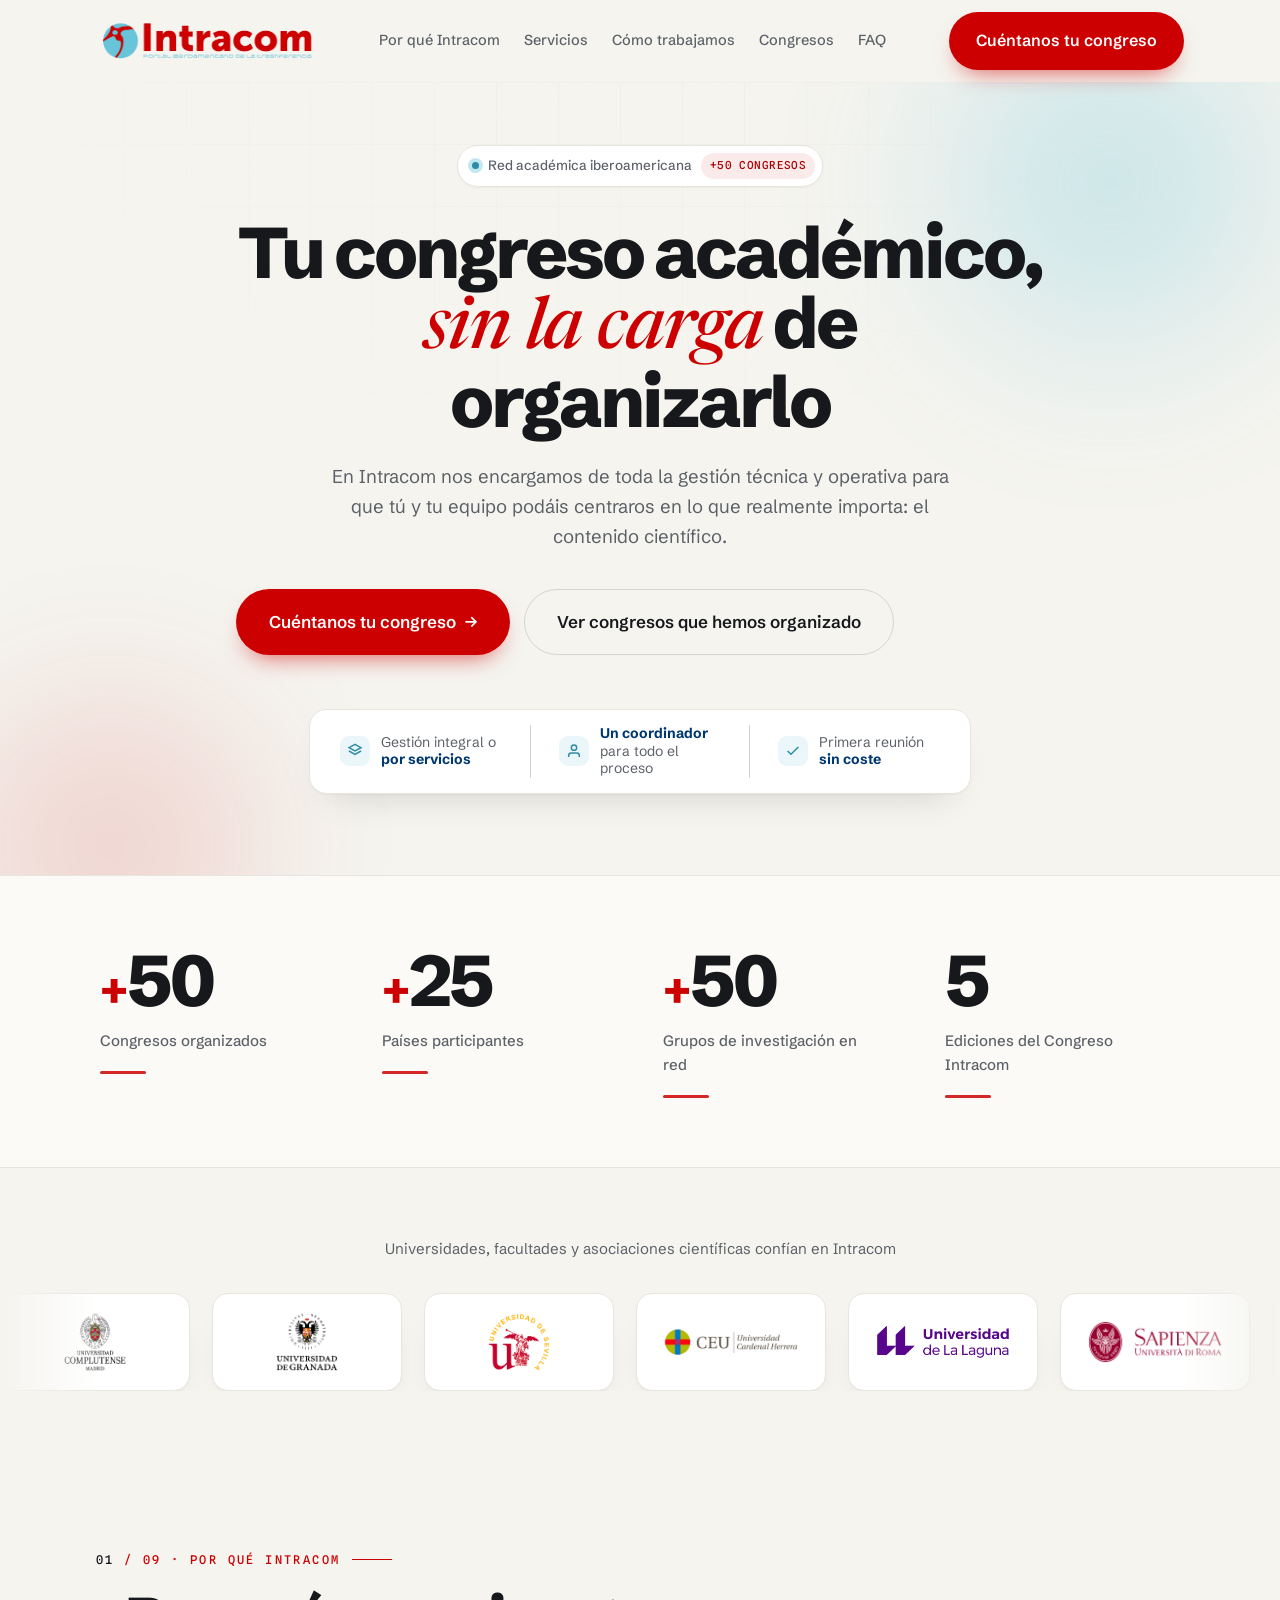
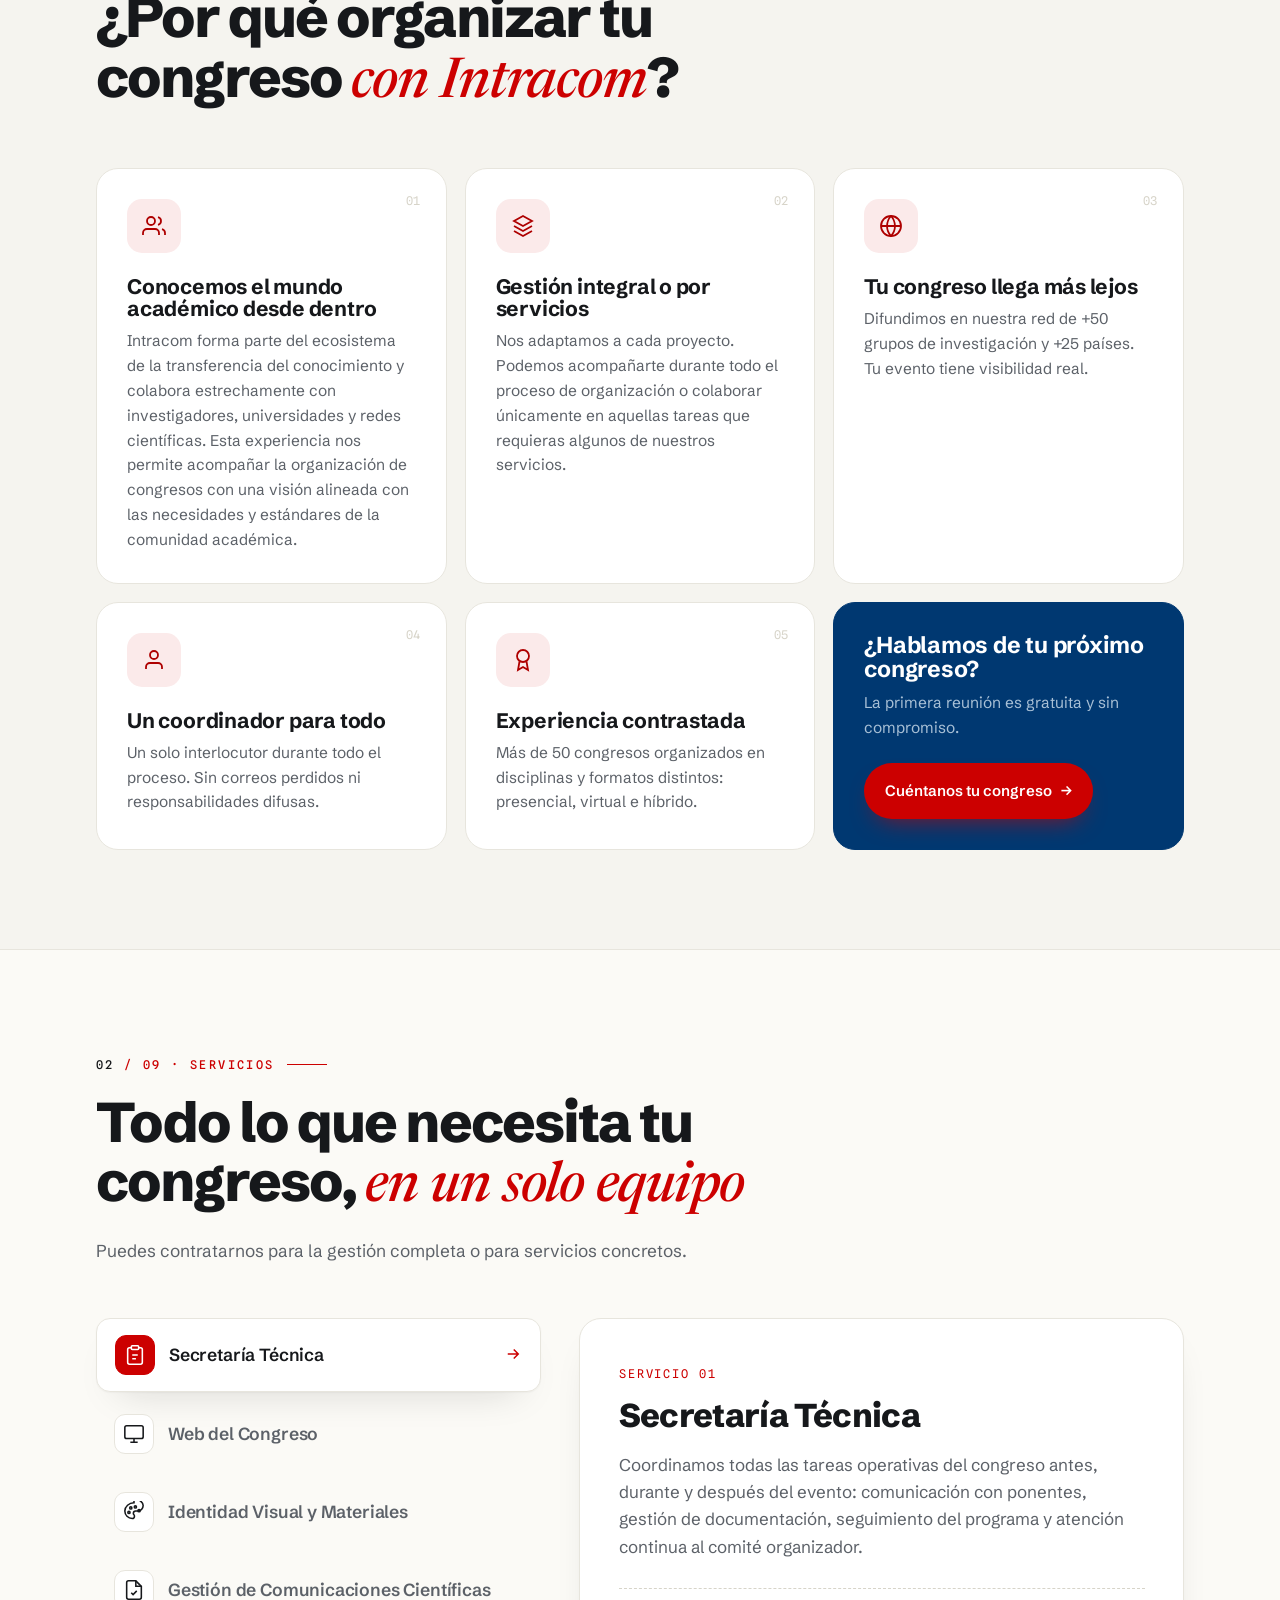
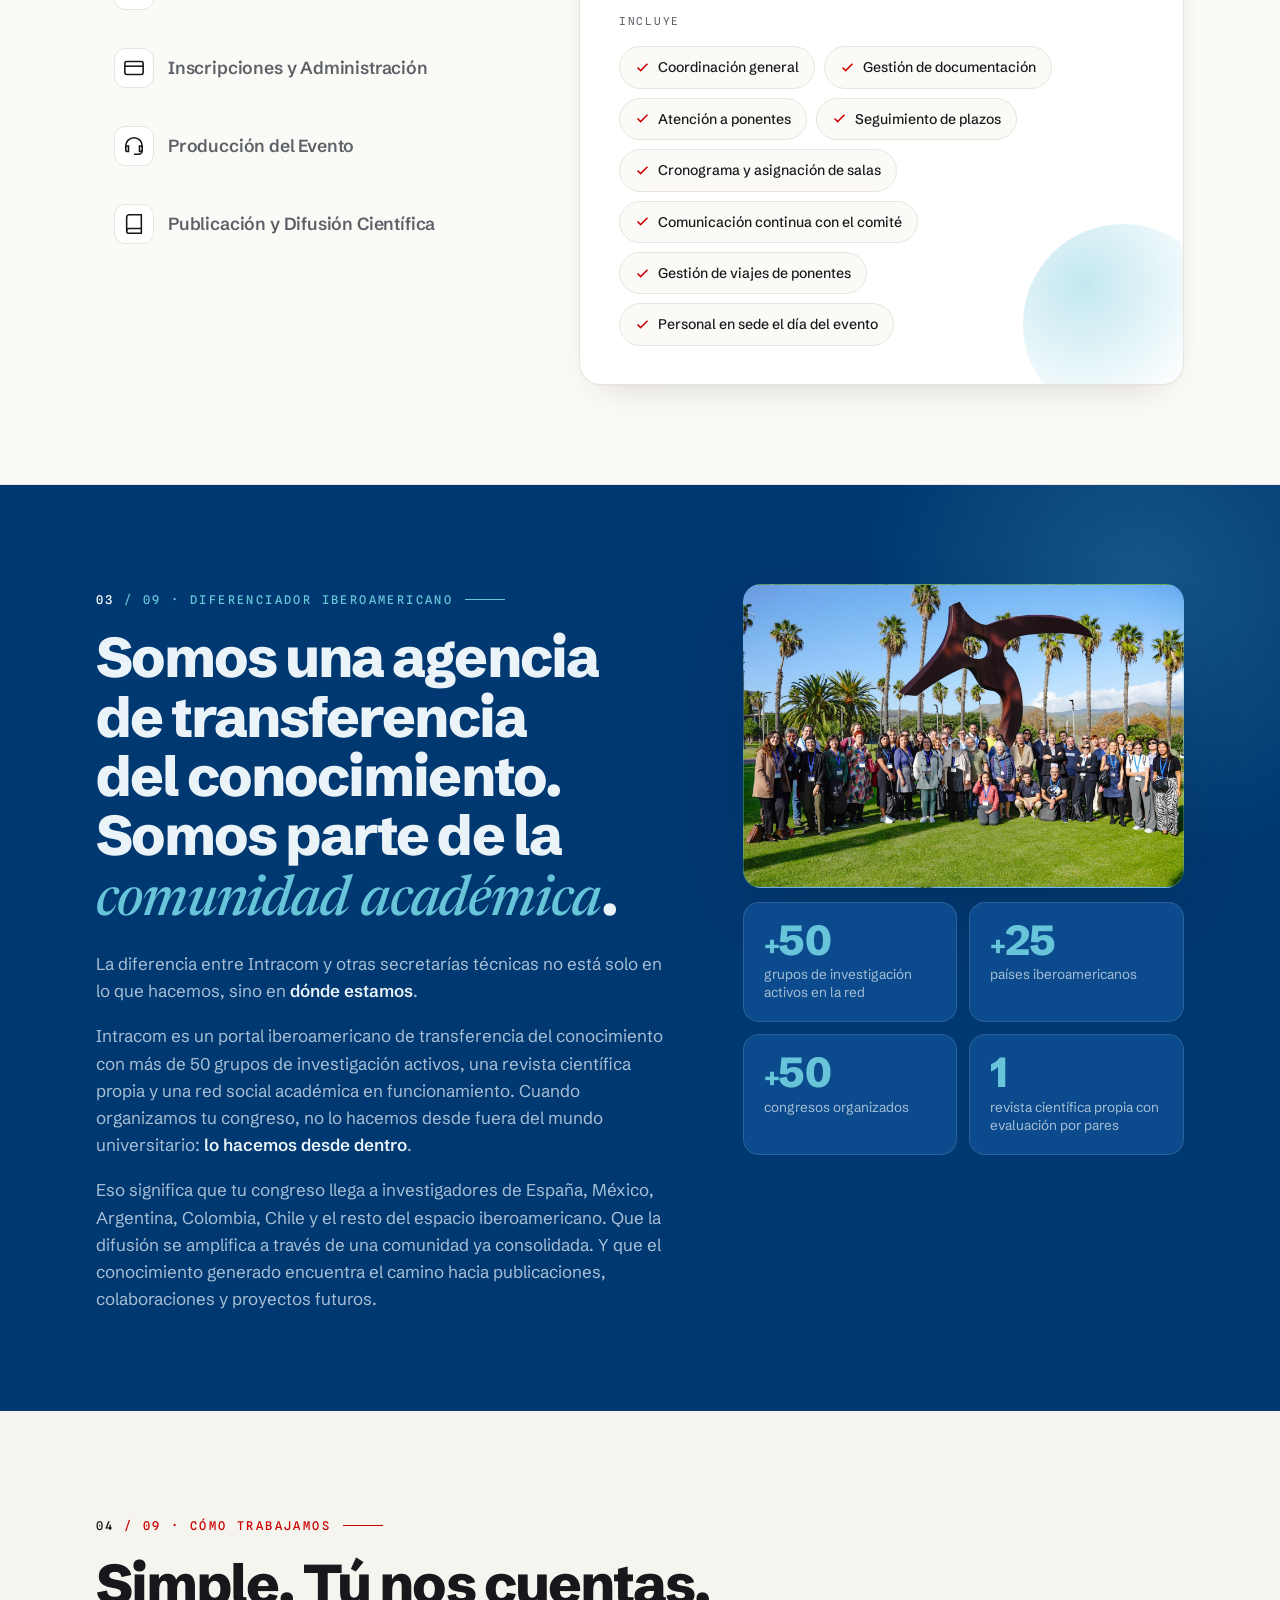
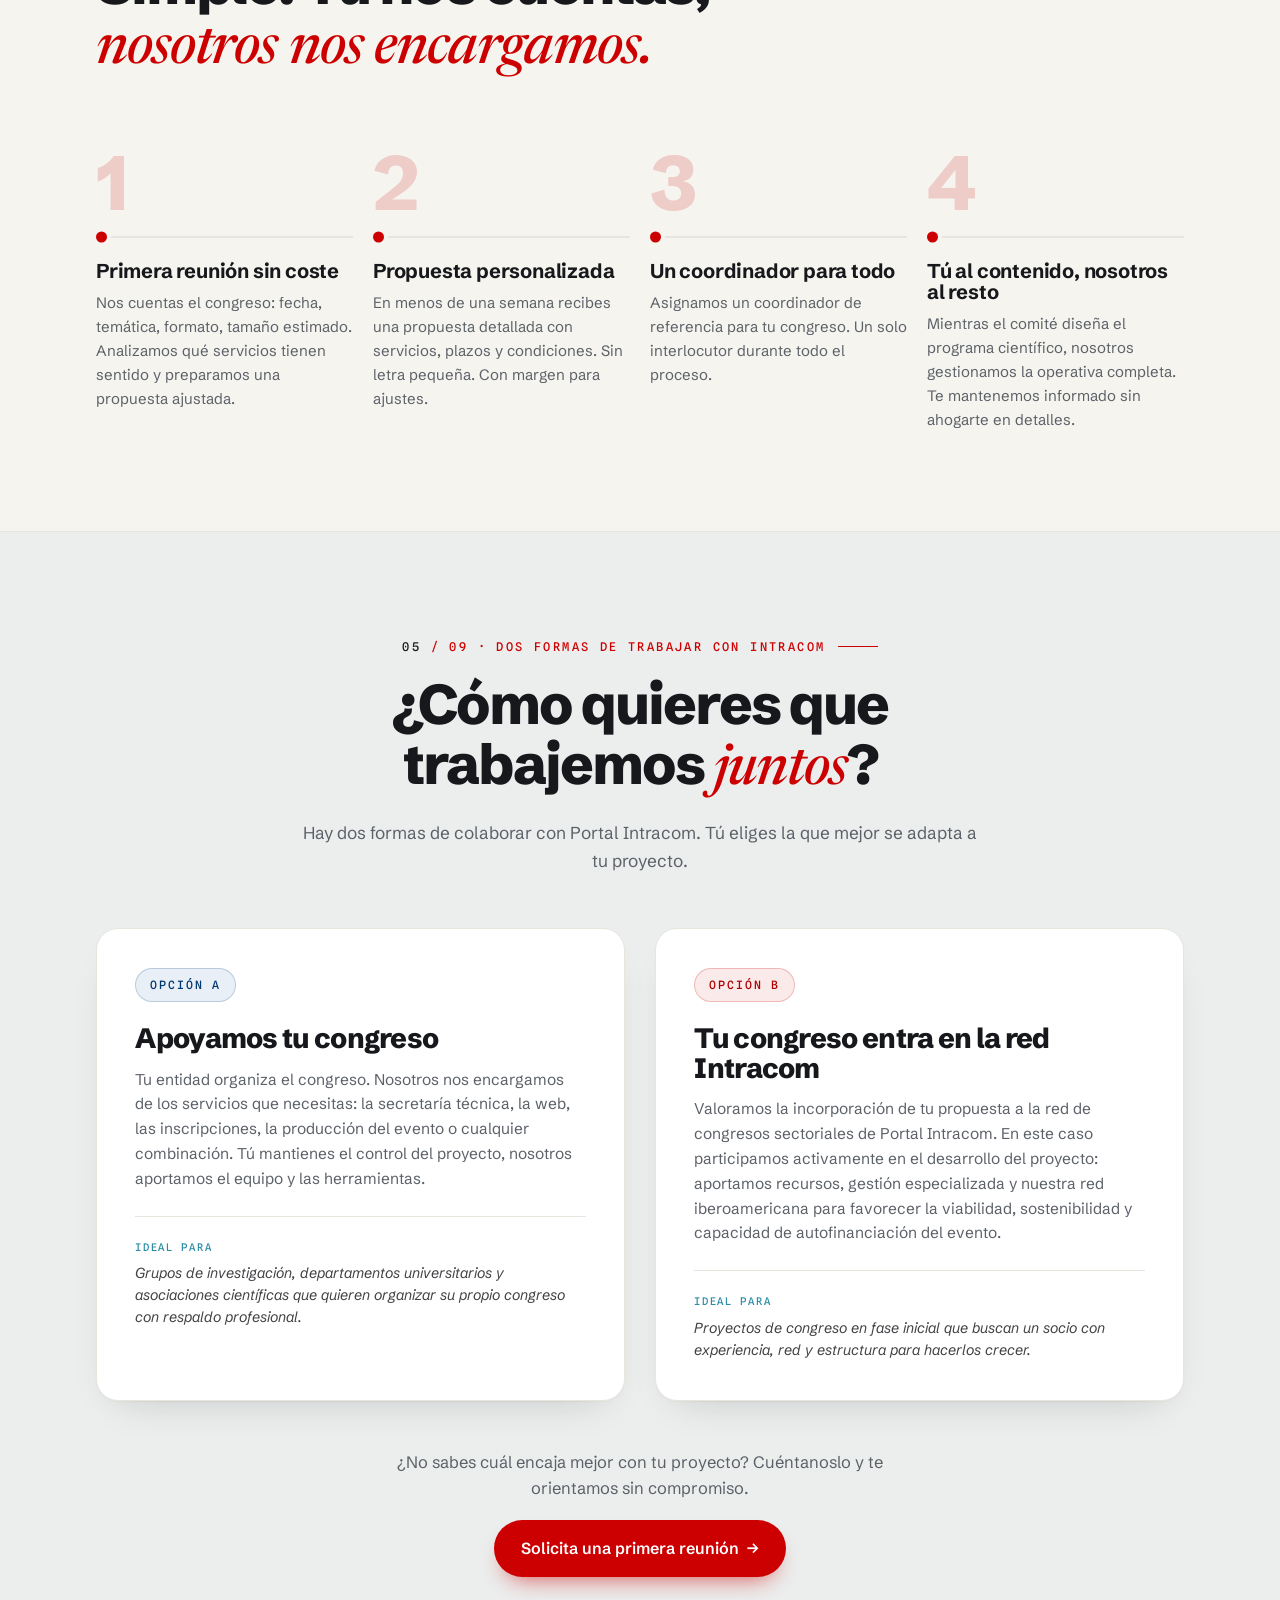
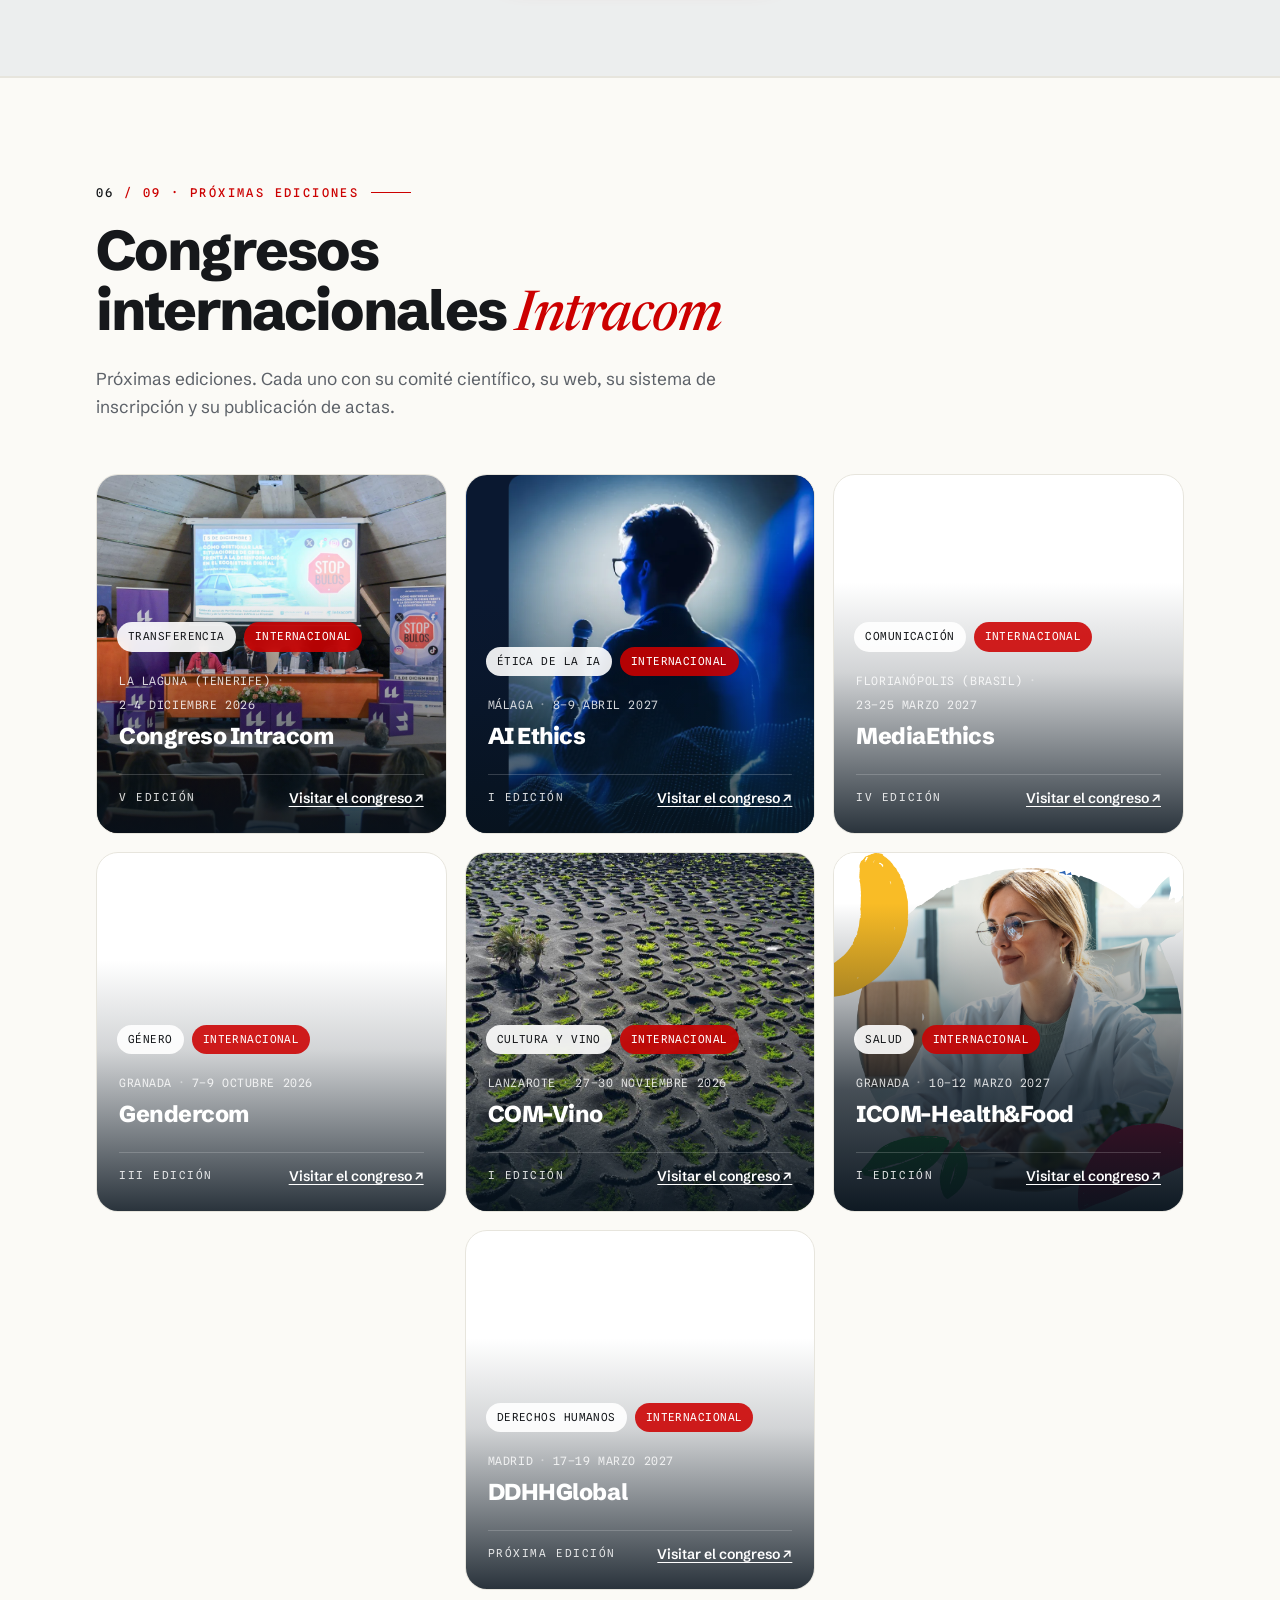
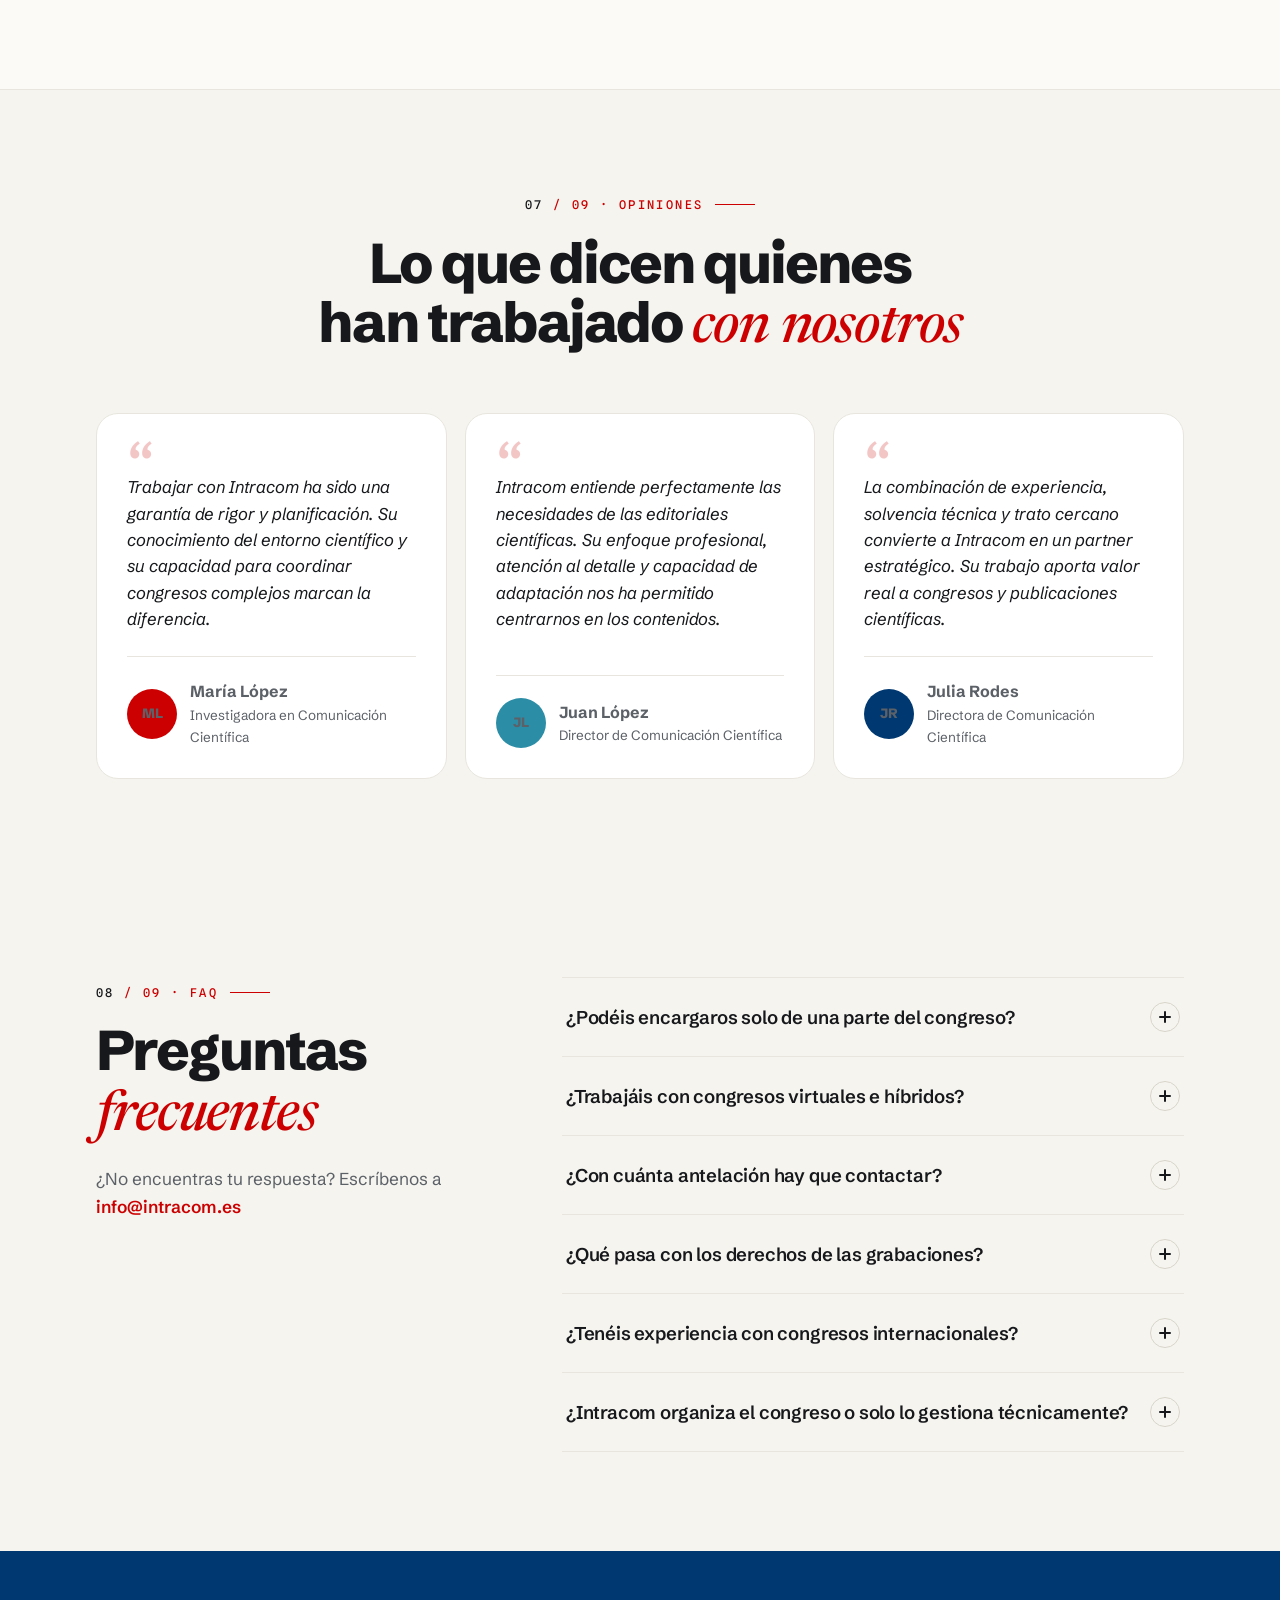
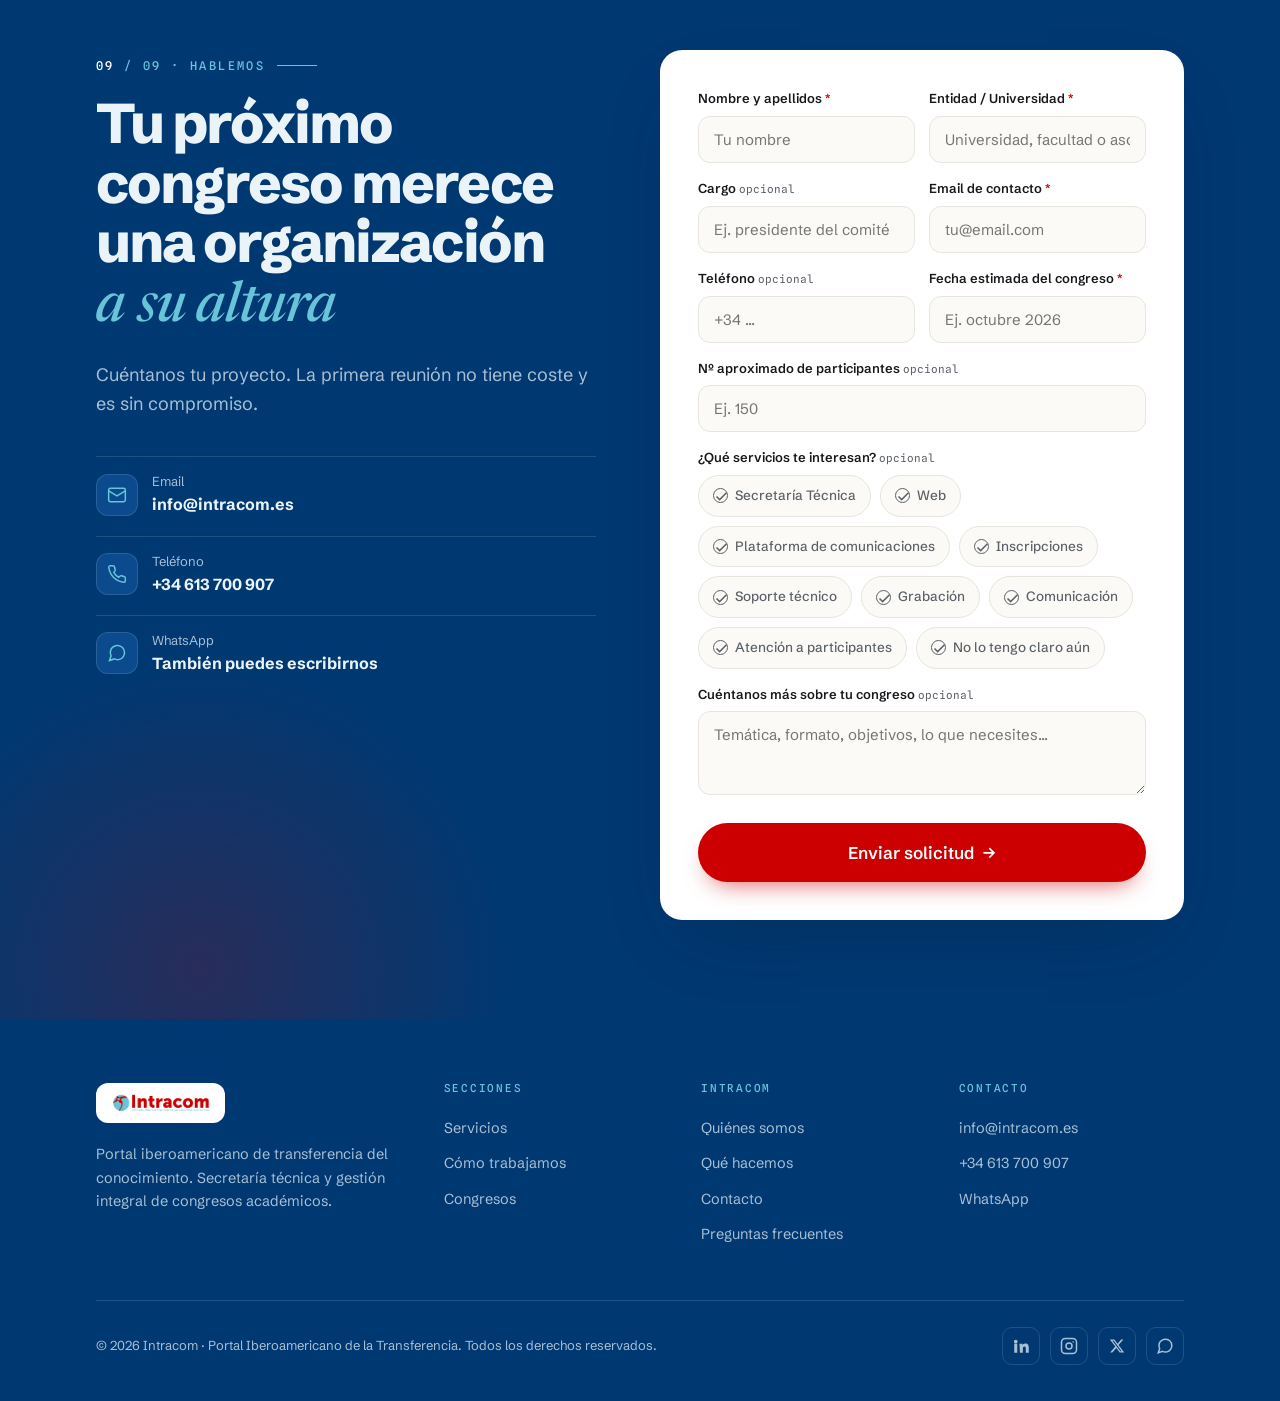
==== commit b6ecefbc: "Fuera el bloque de precios y el panel de ajustes La web ya no publica tarifas: ni los tres paquetes " ====
--- a/index.html
+++ b/index.html
@@ -26,7 +26,6 @@
       <a href="#servicios">Servicios</a>
       <a href="#proceso">Cómo trabajamos</a>
       <a href="#portfolio">Congresos</a>
-      <a href="#precios">Precios</a>
       <a href="#faq">FAQ</a>
     </nav>
     <div class="nav-cta">
@@ -123,7 +122,7 @@
 <section class="section" id="beneficios">
   <div class="container">
     <div class="section-head reveal">
-      <p class="eyebrow"><span><b>01</b> / 10 · Por qué Intracom</span></p>
+      <p class="eyebrow"><span><b>01</b> / 09 · Por qué Intracom</span></p>
       <h2 class="h-title">¿Por qué organizar tu congreso <em>con Intracom</em>?</h2>
     </div>
     <div class="benefits-grid">
@@ -170,7 +169,7 @@
 <section class="section" id="servicios" style="background:var(--surface-2);border-block:1px solid var(--border)">
   <div class="container">
     <div class="section-head reveal">
-      <p class="eyebrow"><span><b>02</b> / 10 · Servicios</span></p>
+      <p class="eyebrow"><span><b>02</b> / 09 · Servicios</span></p>
       <h2 class="h-title">Todo lo que necesita tu congreso, <em>en un solo equipo</em></h2>
       <p class="lead">Puedes contratarnos para la gestión completa o para servicios concretos.</p>
     </div>
@@ -188,7 +187,7 @@
   <div class="container">
     <div class="ibero-grid">
       <div class="reveal">
-        <p class="eyebrow"><span><b>03</b> / 10 · Diferenciador iberoamericano</span></p>
+        <p class="eyebrow"><span><b>03</b> / 09 · Diferenciador iberoamericano</span></p>
         <h2 class="ibero-title">Somos una agencia de transferencia del conocimiento. Somos parte de la <em>comunidad académica</em>.</h2>
         <div class="ibero-body">
           <p>La diferencia entre Intracom y otras secretarías técnicas no está solo en lo que hacemos, sino en <strong>dónde estamos</strong>.</p>
@@ -213,7 +212,7 @@
 <section class="section" id="proceso">
   <div class="container">
     <div class="section-head reveal">
-      <p class="eyebrow"><span><b>04</b> / 10 · Cómo trabajamos</span></p>
+      <p class="eyebrow"><span><b>04</b> / 09 · Cómo trabajamos</span></p>
       <h2 class="h-title">Simple. Tú nos cuentas, <em>nosotros nos encargamos.</em></h2>
     </div>
     <div class="process-grid">
@@ -249,7 +248,7 @@
 <section class="section" id="formas" style="background:color-mix(in srgb,var(--blue) 6%,var(--surface-2));border-block:1px solid var(--border)">
   <div class="container">
     <div class="section-head center reveal">
-      <p class="eyebrow"><span><b>05</b> / 10 · Dos formas de trabajar con Intracom</span></p>
+      <p class="eyebrow"><span><b>05</b> / 09 · Dos formas de trabajar con Intracom</span></p>
       <h2 class="h-title">¿Cómo quieres que trabajemos <em>juntos</em>?</h2>
       <p class="lead" style="margin-inline:auto">Hay dos formas de colaborar con Portal Intracom. Tú eliges la que mejor se adapta a tu proyecto.</p>
     </div>
@@ -284,7 +283,7 @@
 <section class="section" id="portfolio" style="background:var(--surface-2);border-block:1px solid var(--border)">
   <div class="container">
     <div class="section-head reveal">
-      <p class="eyebrow"><span><b>06</b> / 10 · Próximas ediciones</span></p>
+      <p class="eyebrow"><span><b>06</b> / 09 · Próximas ediciones</span></p>
       <h2 class="h-title">Congresos internacionales <em>Intracom</em></h2>
       <p class="lead">Próximas ediciones. Cada uno con su comité científico, su web, su sistema de inscripción y su publicación de actas.</p>
     </div>
@@ -296,35 +295,10 @@
 <section class="section" id="testimonios">
   <div class="container">
     <div class="section-head center reveal">
-      <p class="eyebrow"><span><b>07</b> / 10 · Opiniones</span></p>
+      <p class="eyebrow"><span><b>07</b> / 09 · Opiniones</span></p>
       <h2 class="h-title">Lo que dicen quienes han trabajado <em>con nosotros</em></h2>
     </div>
     <div class="tst-grid" id="tstGrid"></div>
-  </div>
-</section>
-
-<!-- ============ S10 · PRICING ============ -->
-<section class="section" id="precios" style="background:var(--surface-2);border-block:1px solid var(--border)">
-  <div class="container">
-    <div class="section-head center reveal">
-      <p class="eyebrow"><span><b>08</b> / 10 · Precios</span></p>
-      <h2 class="h-title">¿Cuánto cuesta organizar <em>tu congreso</em> con Intracom?</h2>
-      <p class="lead" style="margin-inline:auto">Precios orientativos. Cada congreso es distinto, por lo que siempre preparamos una propuesta personalizada. Estos paquetes te ayudan a hacerte una idea del coste según tus necesidades.</p>
-    </div>
-    <div class="pricing-grid" id="pricingGrid"></div>
-
-    <div class="pricing-extra reveal">
-      <div>
-        <h3>¿Necesitas solo un servicio concreto?</h3>
-        <p>También ofrecemos servicios sueltos. Contacta y te damos precio según tu necesidad específica.</p>
-      </div>
-      <div class="extra-list">
-        <div class="extra-pill">Web del congreso <b>desde 800 €</b></div>
-        <div class="extra-pill">Plataforma de comunicaciones <b>desde 600 €</b></div>
-        <div class="extra-pill">Grabación audiovisual <b>desde 900 €</b></div>
-      </div>
-    </div>
-    <p style="text-align:center;font-size:12px;color:var(--muted);margin-top:18px;font-family:var(--font-mono)">Precios orientativos — pendientes de validar internamente. Solicita tu propuesta personalizada.</p>
   </div>
 </section>
 
@@ -333,7 +307,7 @@
   <div class="container">
     <div class="faq-layout">
       <div class="section-head reveal" style="margin-bottom:0">
-        <p class="eyebrow"><span><b>09</b> / 10 · FAQ</span></p>
+        <p class="eyebrow"><span><b>08</b> / 09 · FAQ</span></p>
         <h2 class="h-title">Preguntas <em>frecuentes</em></h2>
         <p class="lead">¿No encuentras tu respuesta? Escríbenos a <a href="mailto:info@intracom.es" style="color:var(--accent);font-weight:600">info@intracom.es</a></p>
       </div>
@@ -348,7 +322,7 @@
   <div class="container">
     <div class="cta-grid">
       <div class="reveal">
-        <p class="eyebrow"><span><b>10</b> / 10 · Hablemos</span></p>
+        <p class="eyebrow"><span><b>09</b> / 09 · Hablemos</span></p>
         <h2 class="cta-title">Tu próximo congreso merece una organización <em>a su altura</em></h2>
         <p class="cta-sub">Cuéntanos tu proyecto. La primera reunión no tiene coste y es sin compromiso.</p>
         <div class="cta-contacts">
@@ -442,8 +416,7 @@
         <a href="#servicios">Servicios</a>
         <a href="#proceso">Cómo trabajamos</a>
         <a href="#portfolio">Congresos</a>
-        <a href="#precios">Precios</a>
-      </div>
+        </div>
       <div class="footer-col">
         <h4>Intracom</h4>
         <a href="https://portalintracom.com/quienes-somos/">Quiénes somos</a>
@@ -469,38 +442,6 @@
     </div>
   </div>
 </footer>
-
-<!-- ============ TWEAKS ============ -->
-<aside id="tweaks" class="hidden" aria-label="Ajustes de diseño">
-  <div class="tw-head">
-    <b><span class="tw-dot"></span> Tweaks</b>
-    <button class="tw-x" id="twClose" aria-label="Cerrar"><svg width="16" height="16" viewBox="0 0 24 24" fill="none" stroke="currentColor" stroke-width="2"><path d="M18 6 6 18M6 6l12 12"/></svg></button>
-  </div>
-  <div class="tw-body">
-    <div class="tw-group">
-      <label class="tw-lab">Hero · disposición</label>
-      <div class="tw-seg">
-        <button data-tw="hero" data-val="centered">Centrado</button>
-        <button data-tw="hero" data-val="asym">Asimétrico</button>
-      </div>
-    </div>
-    <div class="tw-group">
-      <label class="tw-lab">Tema de color</label>
-      <div class="tw-seg">
-        <button data-tw="theme" data-val="light">Claro</button>
-        <button data-tw="theme" data-val="dark">Institucional</button>
-      </div>
-    </div>
-    <div class="tw-group">
-      <label class="tw-lab">Color de acento</label>
-      <div class="tw-swatches">
-        <div class="tw-sw" data-tw="accent" data-val="red" style="background:#CC0000" title="Rojo Intracom"></div>
-        <div class="tw-sw" data-tw="accent" data-val="sky" style="background:#2C8DA6" title="Azul cielo"></div>
-        <div class="tw-sw" data-tw="accent" data-val="navy" style="background:#003871" title="Azul institucional"></div>
-      </div>
-    </div>
-  </div>
-</aside>
 
 <script src="data.js"></script>
 <script src="app.js"></script>
--- a/styles.css
+++ b/styles.css
@@ -33,7 +33,7 @@
   --sky-deep:#2C8DA6;
   --sky-50:#EAF6FA;
 
-  /* accent (tweakable) — drives CTAs, key numbers */
+  /* acento — manda en botones y cifras destacadas */
   --accent:var(--red);
   --accent-600:var(--red-600);
   --accent-ink:#FFFFFF;
@@ -406,34 +406,6 @@
 @media(max-width:880px){.tst-grid{grid-template-columns:1fr;max-width:560px;margin-inline:auto}}
 
 /* ============================================================
-   PRICING (S10)
-   ============================================================ */
-.pricing-grid{display:grid;grid-template-columns:repeat(3,1fr);gap:18px;align-items:start}
-.plan{background:var(--surface);border:1px solid var(--border);border-radius:var(--radius);padding:32px 30px;display:flex;flex-direction:column;position:relative;transition:transform .35s,box-shadow .35s}
-.plan:hover{transform:translateY(-4px);box-shadow:var(--shadow)}
-.plan.featured{border:1.5px solid var(--accent);box-shadow:0 30px 70px -34px color-mix(in srgb,var(--accent) 55%,transparent);transform:scale(1.015)}
-.plan.featured:hover{transform:scale(1.015) translateY(-4px)}
-.plan-badge{position:absolute;top:-13px;left:50%;transform:translateX(-50%);background:var(--accent);color:#fff;font-family:var(--font-mono);font-size:11px;letter-spacing:.08em;text-transform:uppercase;padding:6px 16px;border-radius:999px;white-space:nowrap;font-weight:500}
-.plan-name{font-family:var(--font-mono);font-size:12px;letter-spacing:.16em;text-transform:uppercase;color:var(--muted)}
-.plan-for{color:var(--muted);font-size:14.5px;margin:14px 0 22px;min-height:60px}
-.plan-price{display:flex;align-items:baseline;gap:8px}
-.plan-price .from{font-size:14px;color:var(--muted)}
-.plan-price .amt{font-family:var(--font-display);font-weight:800;font-size:clamp(38px,4.4vw,52px);letter-spacing:-.03em;line-height:1}
-.plan-note{font-size:12px;color:var(--muted);margin-top:10px;font-style:italic}
-.plan .btn{margin-top:22px;width:100%}
-.plan-feats{list-style:none;margin:26px 0 0;padding:24px 0 0;border-top:1px dashed var(--border-strong);display:flex;flex-direction:column;gap:13px}
-.plan-feats .pf-pre{font-size:13px;color:var(--muted);font-weight:600;margin-bottom:2px}
-.plan-feats li{display:flex;gap:11px;align-items:flex-start;font-size:15px}
-.plan-feats li svg{color:var(--accent);flex-shrink:0;margin-top:3px}
-.pricing-extra{margin-top:22px;background:var(--surface-2);border:1px solid var(--border);border-radius:var(--radius);padding:clamp(24px,3vw,38px);display:grid;grid-template-columns:1fr auto;gap:28px;align-items:center}
-.pricing-extra h3{font-size:22px;font-weight:800;letter-spacing:-.02em;margin-bottom:8px}
-.pricing-extra p{color:var(--muted);font-size:15px;margin:0}
-.extra-list{display:flex;gap:10px;flex-wrap:wrap}
-.extra-pill{background:var(--surface);border:1px solid var(--border);border-radius:12px;padding:12px 16px;font-size:14px}
-.extra-pill b{font-family:var(--font-display);color:var(--accent);display:block;margin-top:3px}
-@media(max-width:920px){.pricing-grid{grid-template-columns:1fr;max-width:480px;margin-inline:auto}.plan.featured{transform:none;order:-1}.plan.featured:hover{transform:translateY(-4px)}.pricing-extra{grid-template-columns:1fr}}
-
-/* ============================================================
    FAQ (S11)
    ============================================================ */
 .faq-layout{display:grid;grid-template-columns:.8fr 1.2fr;gap:clamp(28px,4vw,64px);align-items:start}
@@ -505,22 +477,3 @@
 .footer-social a:hover{color:var(--navy-text);border-color:var(--sky);transform:translateY(-2px)}
 @media(max-width:780px){.footer-top{grid-template-columns:1fr 1fr;gap:30px}.footer-brand{grid-column:1/-1}}
 @media(max-width:460px){.footer-top{grid-template-columns:1fr}}
-
-/* ---------- tweaks panel ---------- */
-#tweaks{position:fixed;right:18px;bottom:18px;z-index:90;width:288px;background:var(--surface);border:1px solid var(--border);border-radius:18px;box-shadow:var(--shadow-lg);font-family:var(--font-text);transform-origin:bottom right;transition:opacity .3s,transform .3s;overflow:hidden}
-#tweaks.hidden{opacity:0;transform:scale(.9) translateY(10px);pointer-events:none}
-.tw-head{display:flex;align-items:center;justify-content:space-between;padding:14px 16px;border-bottom:1px solid var(--border)}
-.tw-head b{font-family:var(--font-display);font-size:14px;font-weight:700;display:flex;align-items:center;gap:8px}
-.tw-head .tw-dot{width:8px;height:8px;border-radius:50%;background:var(--accent)}
-.tw-x{background:none;border:0;cursor:pointer;color:var(--muted);padding:4px;border-radius:6px}
-.tw-x:hover{background:color-mix(in srgb,var(--ink) 8%,transparent)}
-.tw-body{padding:14px 16px;display:flex;flex-direction:column;gap:18px;max-height:70vh;overflow:auto}
-.tw-group label.tw-lab{font-family:var(--font-mono);font-size:10px;letter-spacing:.14em;text-transform:uppercase;color:var(--muted);display:block;margin-bottom:9px}
-.tw-seg{display:flex;background:var(--surface-2);border:1px solid var(--border);border-radius:10px;padding:3px;gap:3px}
-.tw-seg button{flex:1;background:none;border:0;cursor:pointer;padding:8px 6px;border-radius:7px;font-size:12.5px;font-weight:600;color:var(--muted);transition:all .2s}
-.tw-seg button.on{background:var(--surface);color:var(--ink);box-shadow:0 1px 3px rgba(0,0,0,.1)}
-.tw-swatches{display:flex;gap:8px}
-.tw-sw{width:34px;height:34px;border-radius:9px;cursor:pointer;border:2px solid transparent;position:relative;transition:transform .2s}
-.tw-sw:hover{transform:scale(1.08)}
-.tw-sw.on{border-color:var(--ink)}
-.tw-sw.on::after{content:"";position:absolute;inset:0;border-radius:7px;border:2px solid var(--surface)}
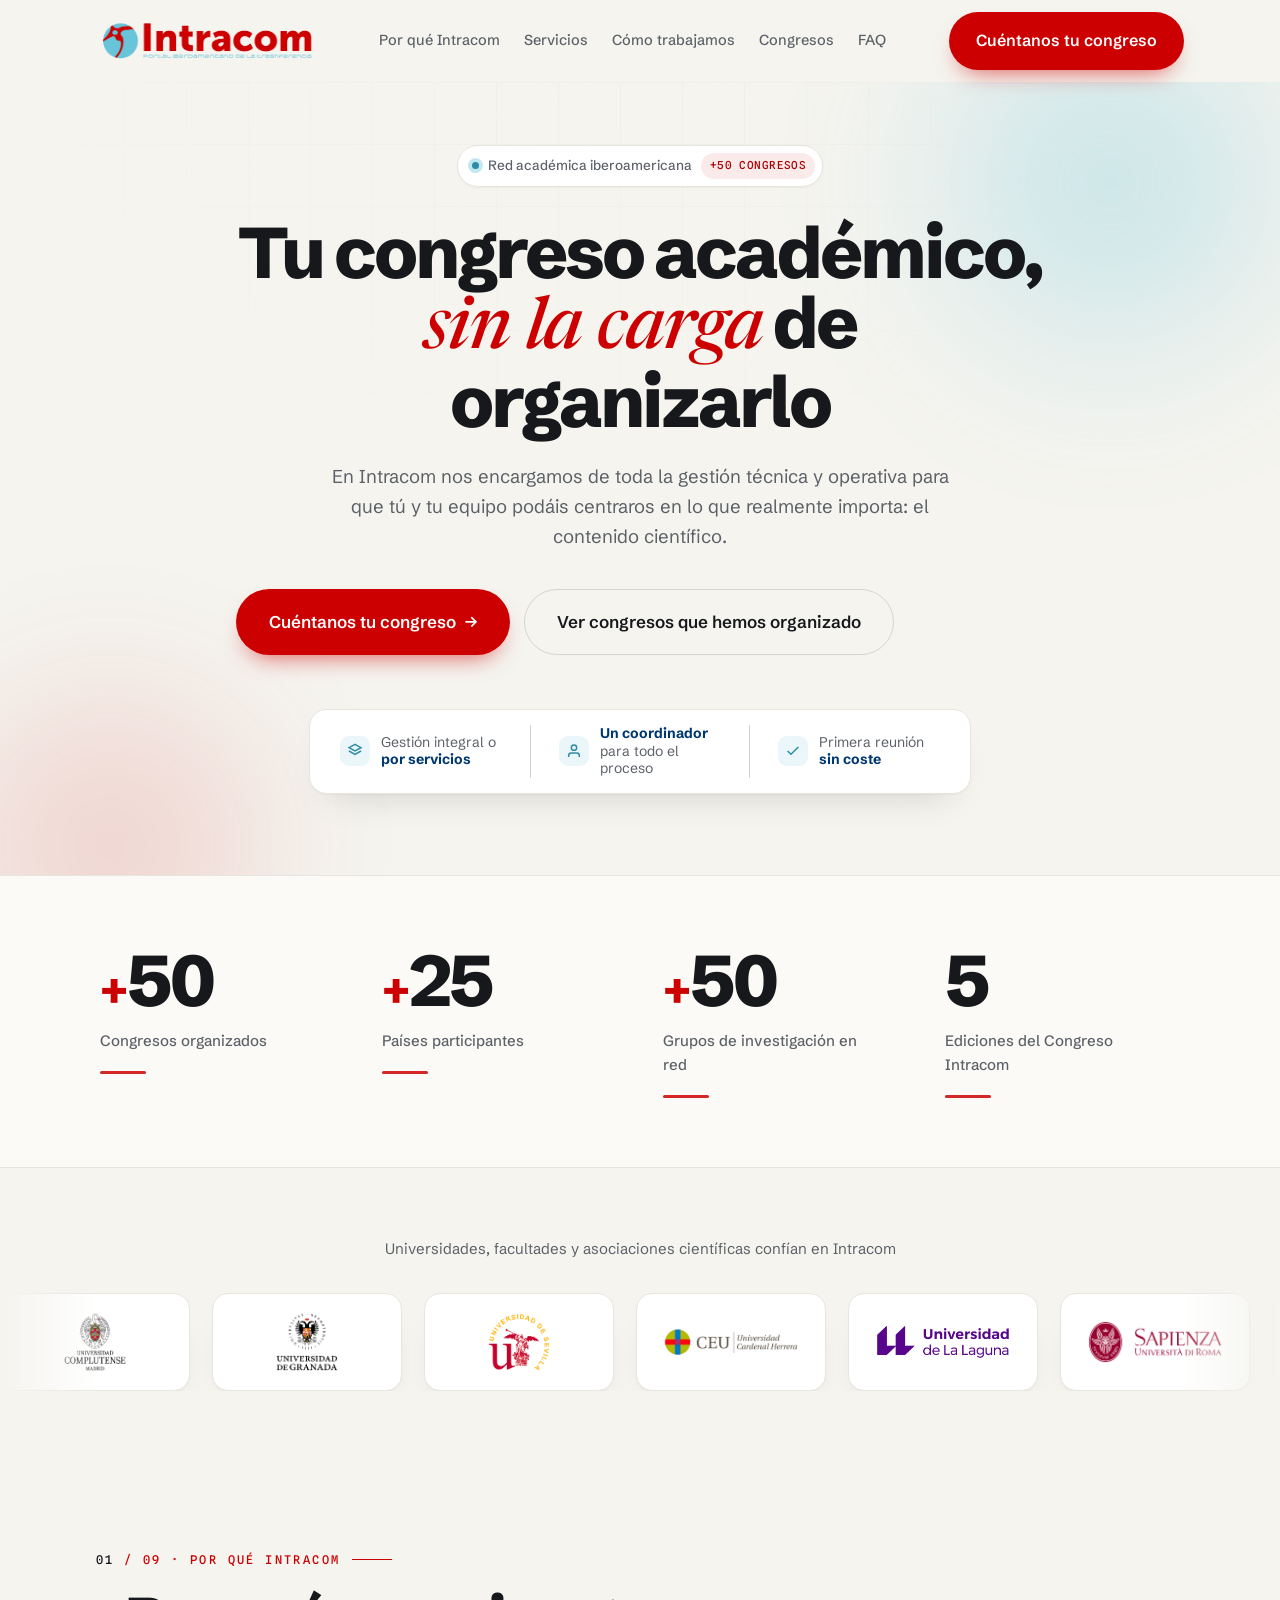
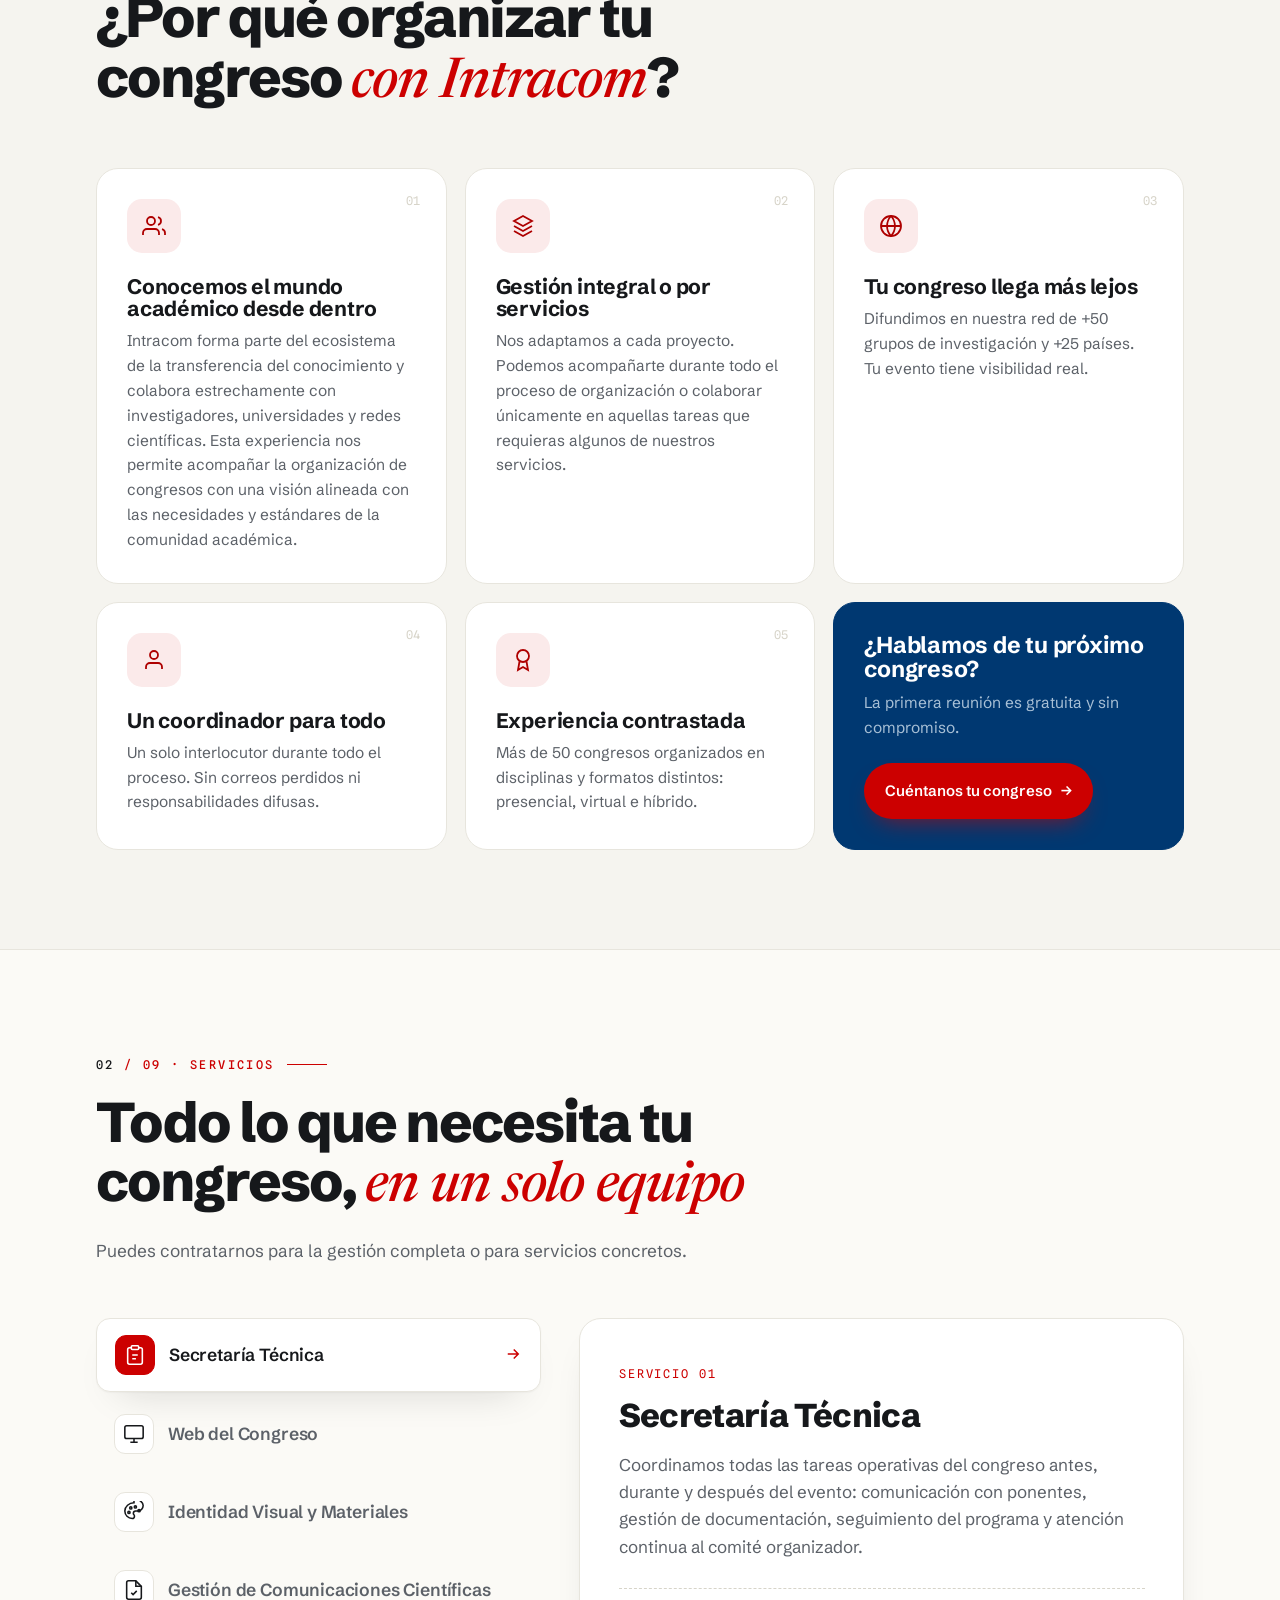
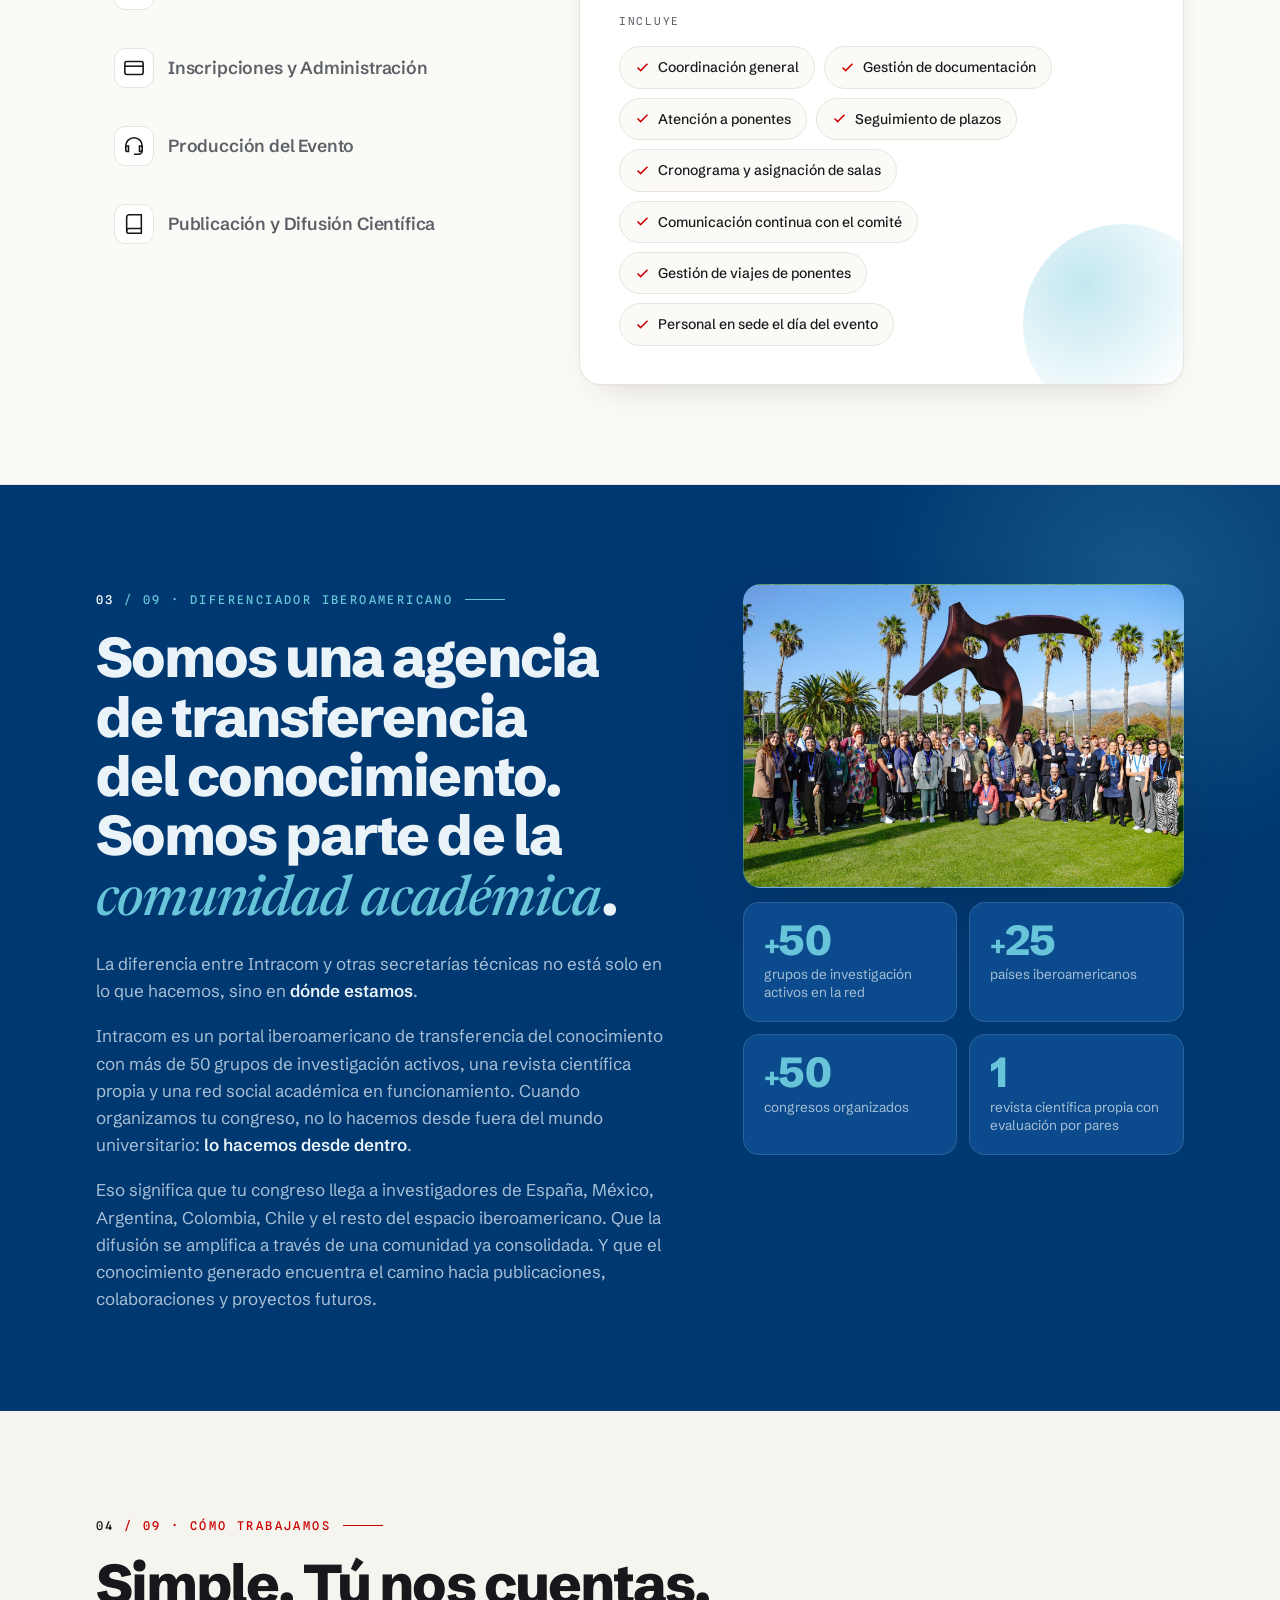
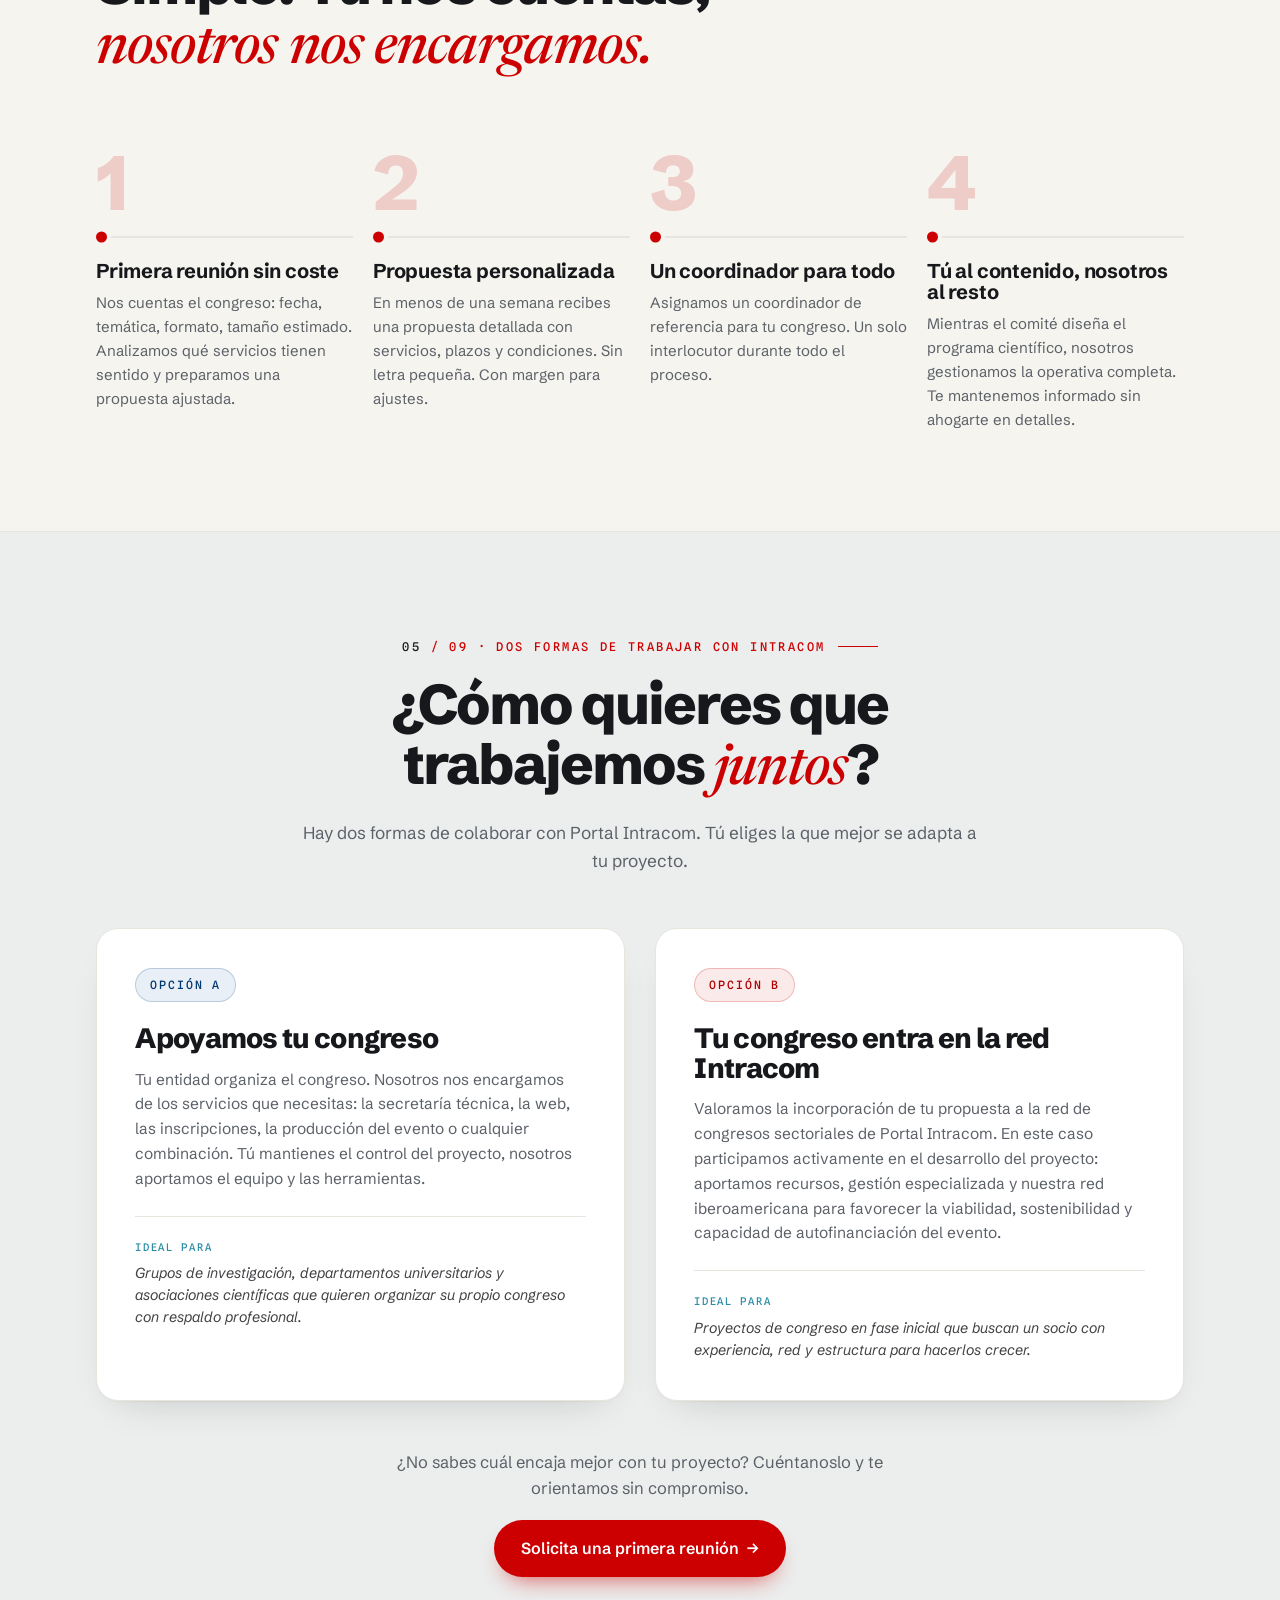
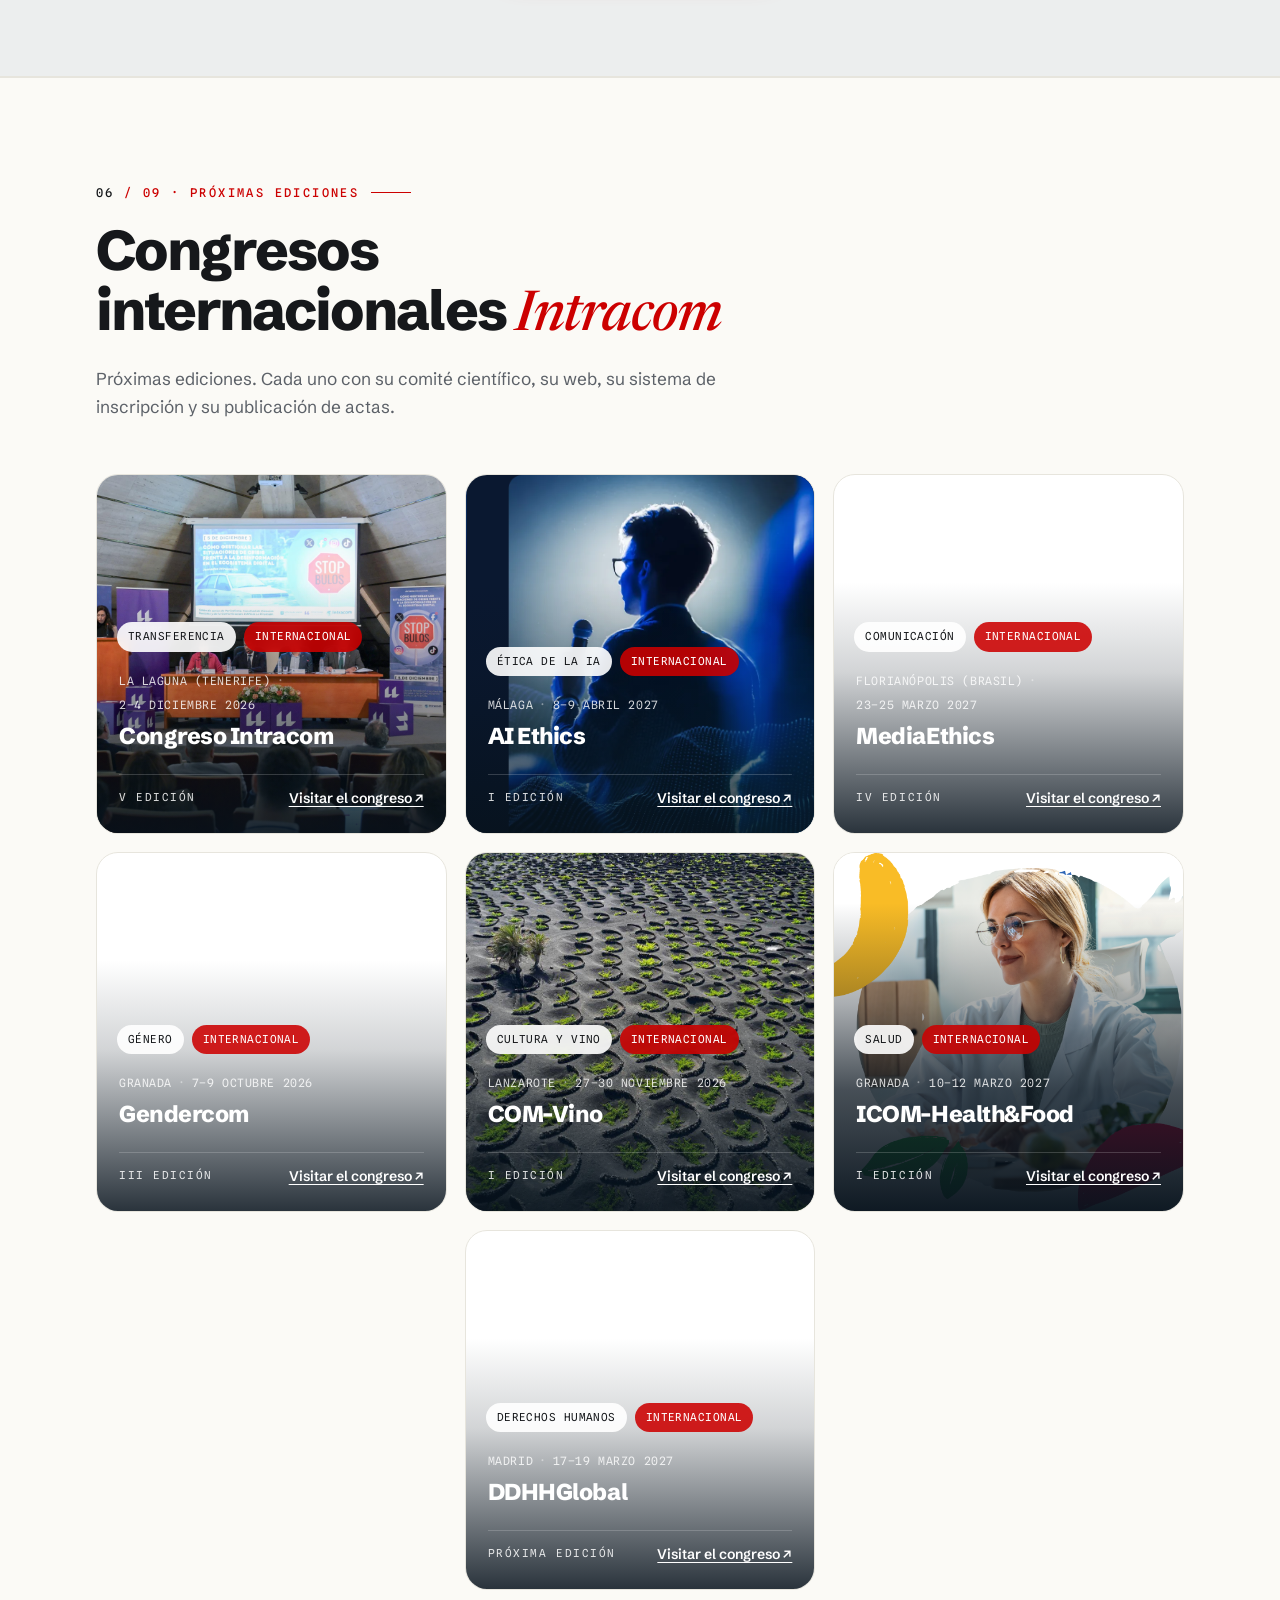
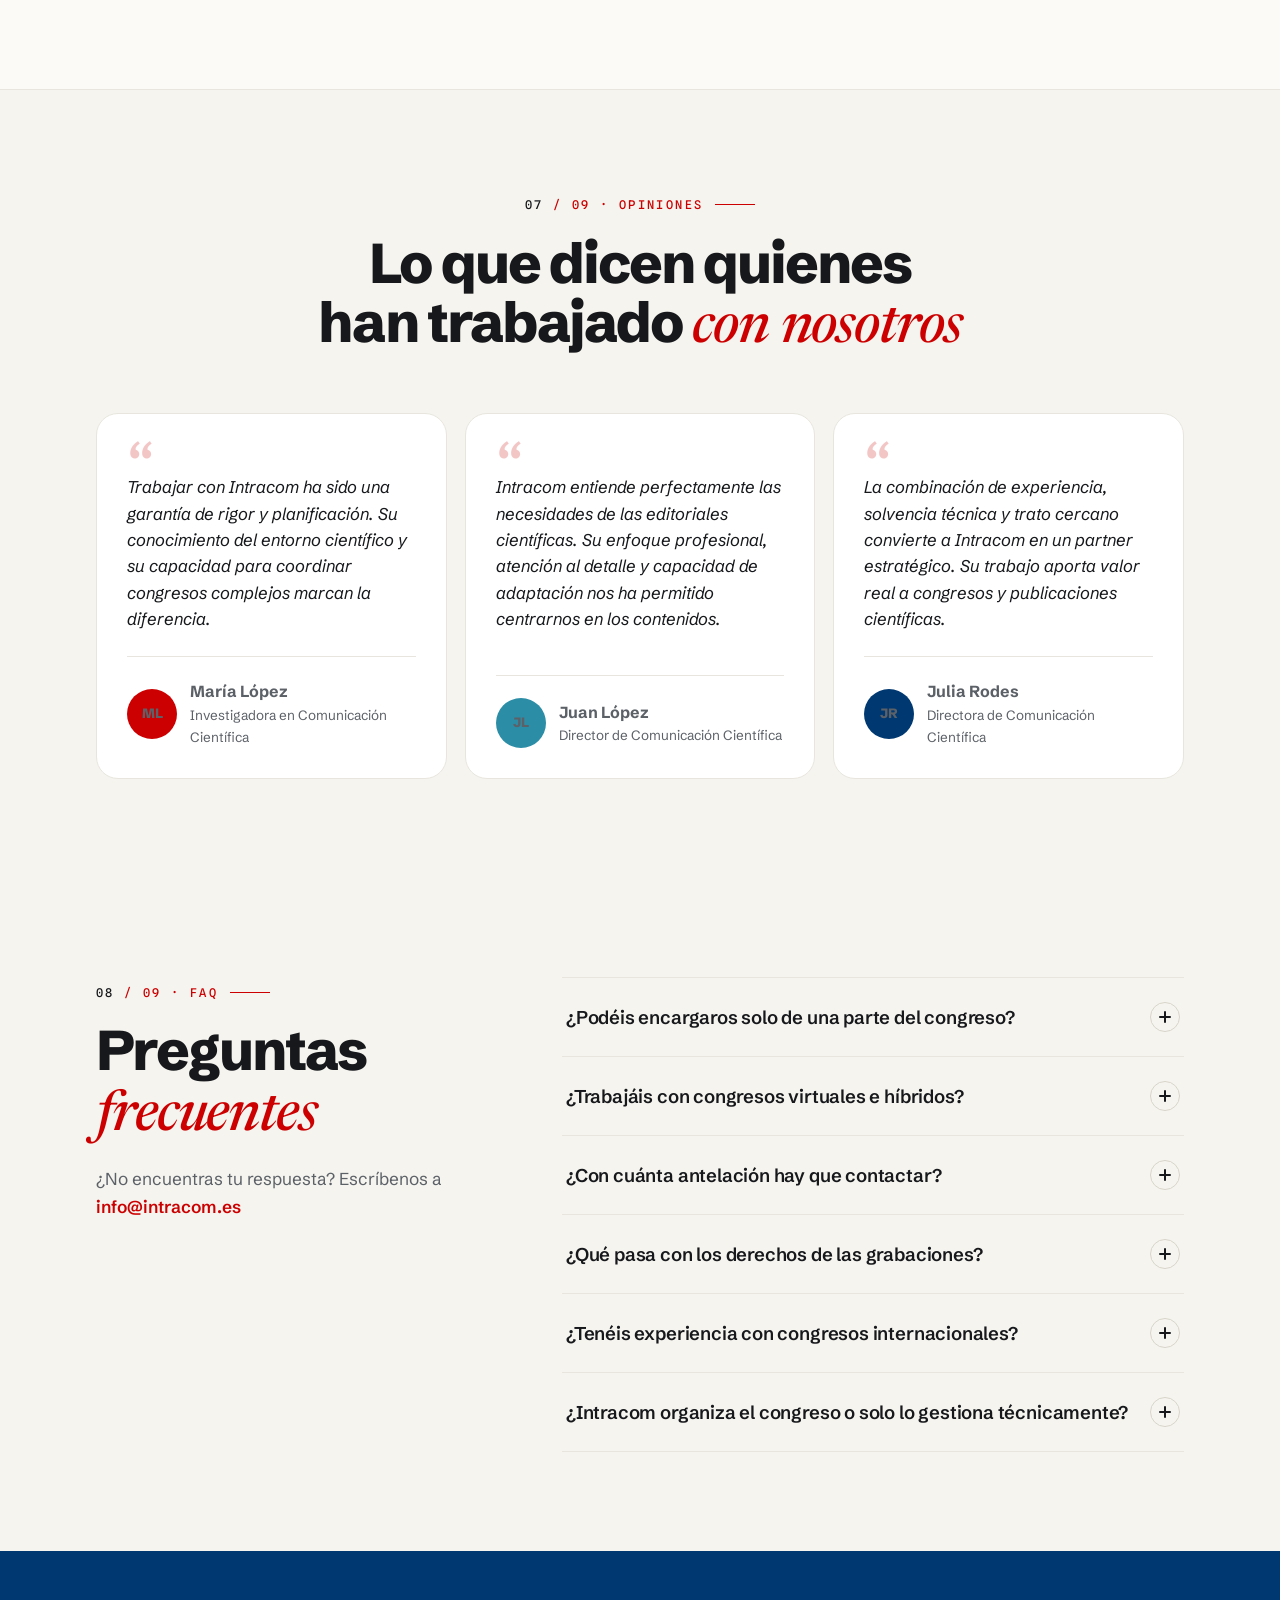
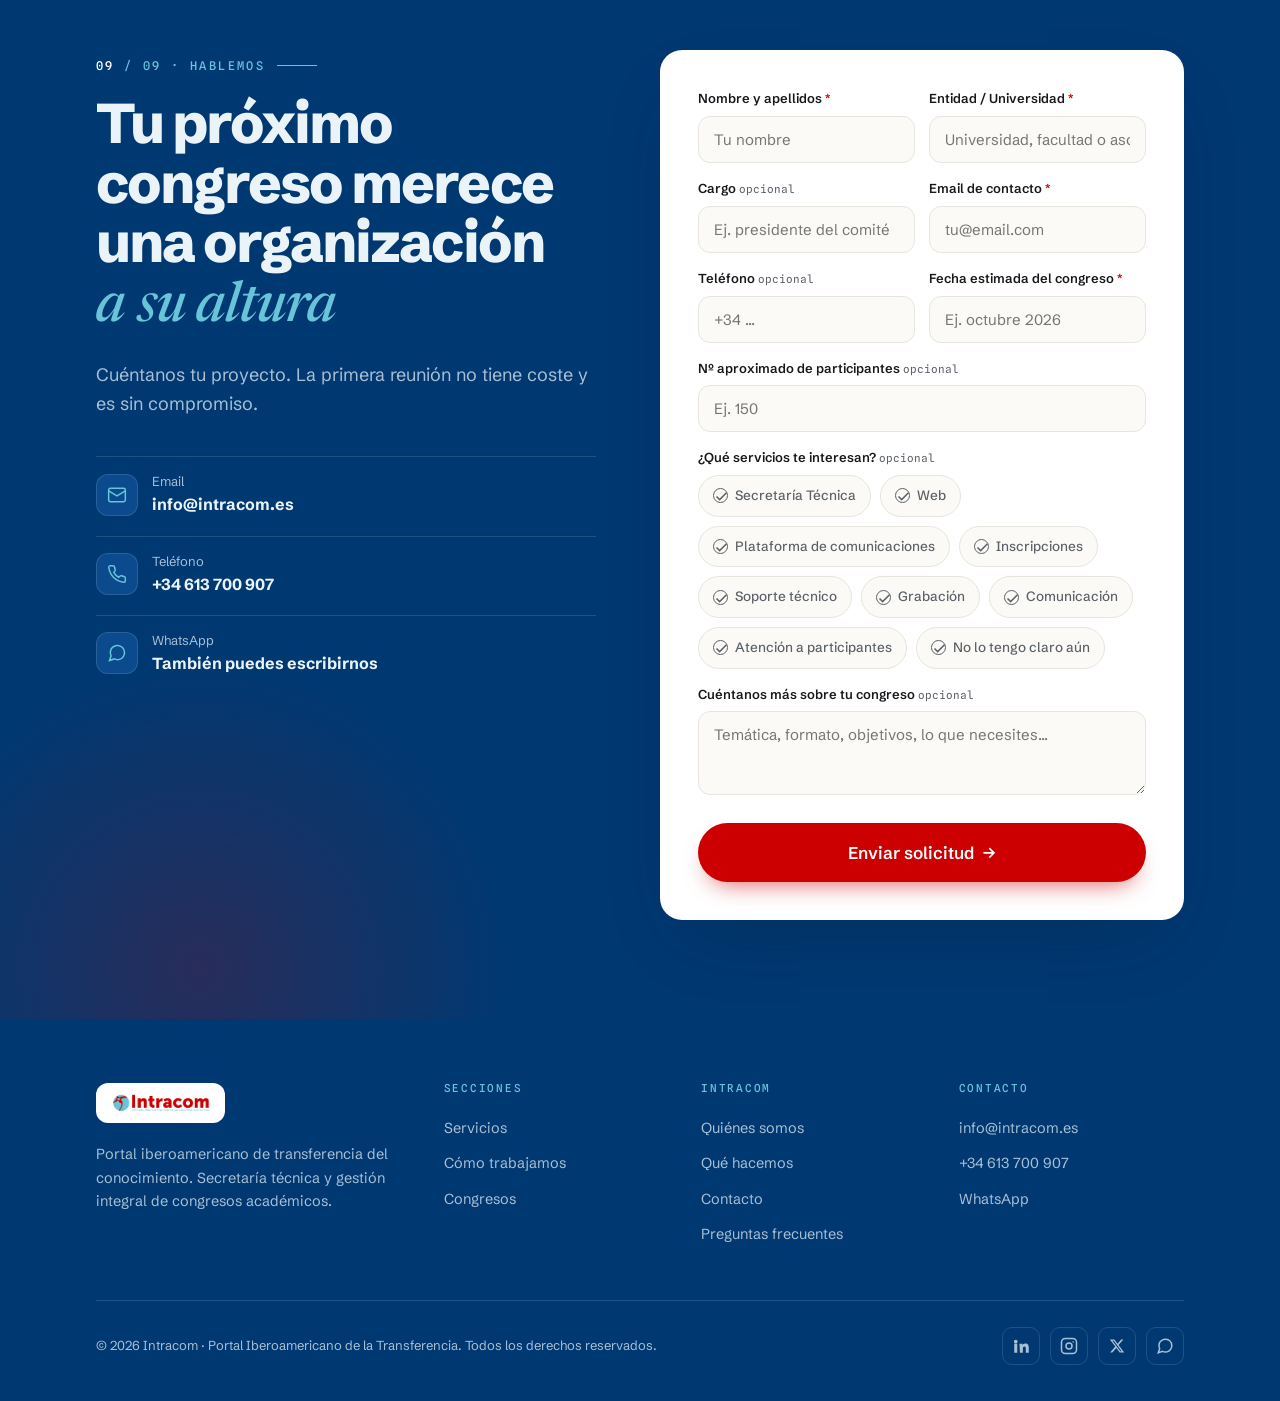
==== commit 067cda56: "Que los buscadores y las redes vean la web La página se monta con JavaScript: quien la pedía sin eje" ====
--- a/index.html
+++ b/index.html
@@ -1,9 +1,22 @@
 <!DOCTYPE html>
 <html lang="es" data-theme="light">
 <head>
-<meta charset="UTF-8">
+  <meta charset="utf-8">
+  <title>Intracom Congresos · Secretaría técnica para congresos académicos</title>
+  <meta name="description" content="Secretaría técnica para congresos académicos: inscripciones y pagos, plataforma de comunicaciones, web del congreso y difusión en la red iberoamericana.">
+  <link rel="canonical" href="https://congresos.portalintracom.com/">
+  <meta name="robots" content="index, follow, max-image-preview:large, max-snippet:-1">
+  <meta property="og:type" content="website">
+  <meta property="og:site_name" content="Intracom Congresos">
+  <meta property="og:locale" content="es_ES">
+  <meta property="og:title" content="Intracom Congresos · Secretaría técnica para congresos académicos">
+  <meta property="og:description" content="Secretaría técnica para congresos académicos: inscripciones y pagos, plataforma de comunicaciones, web del congreso y difusión en la red iberoamericana.">
+  <meta property="og:url" content="https://congresos.portalintracom.com/">
+  <meta property="og:image" content="https://congresos.portalintracom.com/og.png">
+  <meta property="og:image:width" content="1200">
+  <meta property="og:image:height" content="630">
+  <meta name="twitter:card" content="summary_large_image">
 <meta name="viewport" content="width=device-width, initial-scale=1">
-<title>Intracom Congresos · Secretaría técnica para congresos académicos</title>
 <link rel="preconnect" href="https://fonts.googleapis.com">
 <link rel="preconnect" href="https://fonts.gstatic.com" crossorigin>
 <link href="https://fonts.googleapis.com/css2?family=Schibsted+Grotesk:wght@400;500;600;700;800;900&family=Newsreader:ital,opsz,wght@0,6..72,500;1,6..72,500&family=Spline+Sans+Mono:wght@400;500&display=swap" rel="stylesheet">
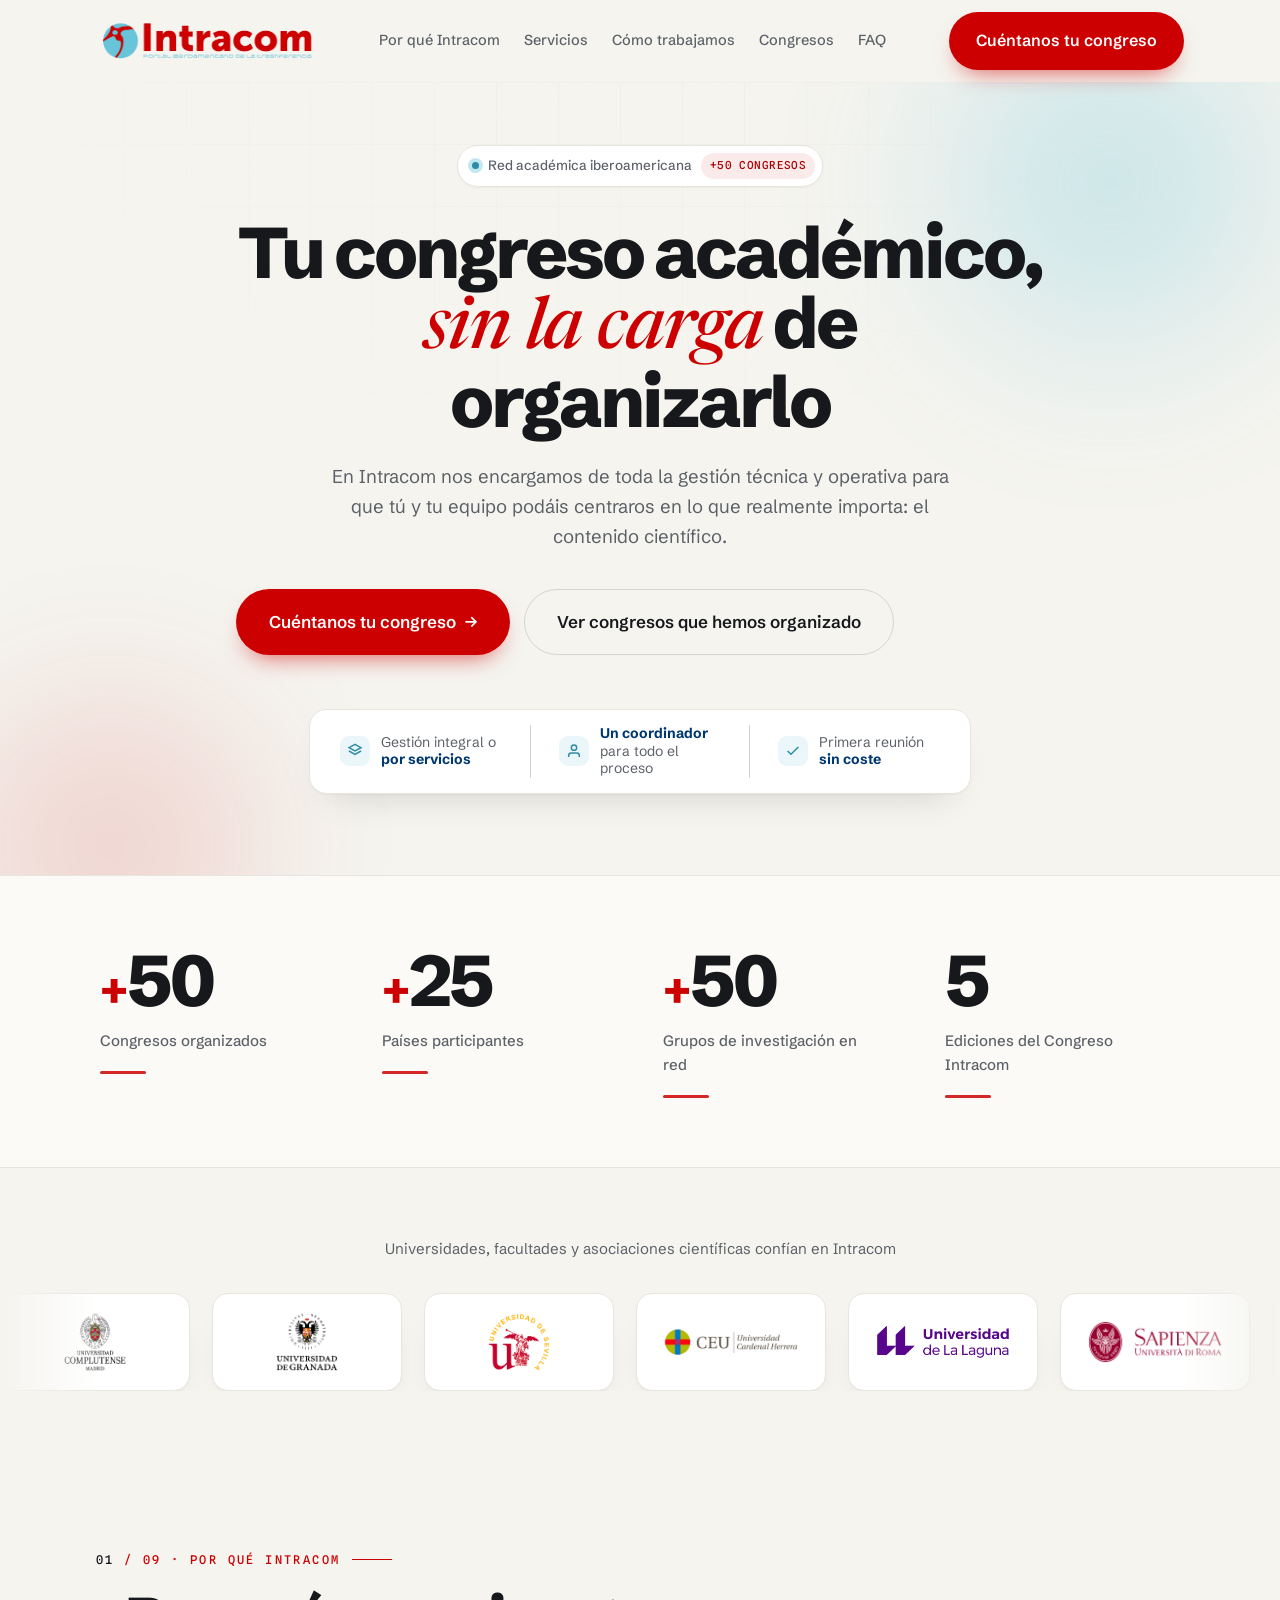
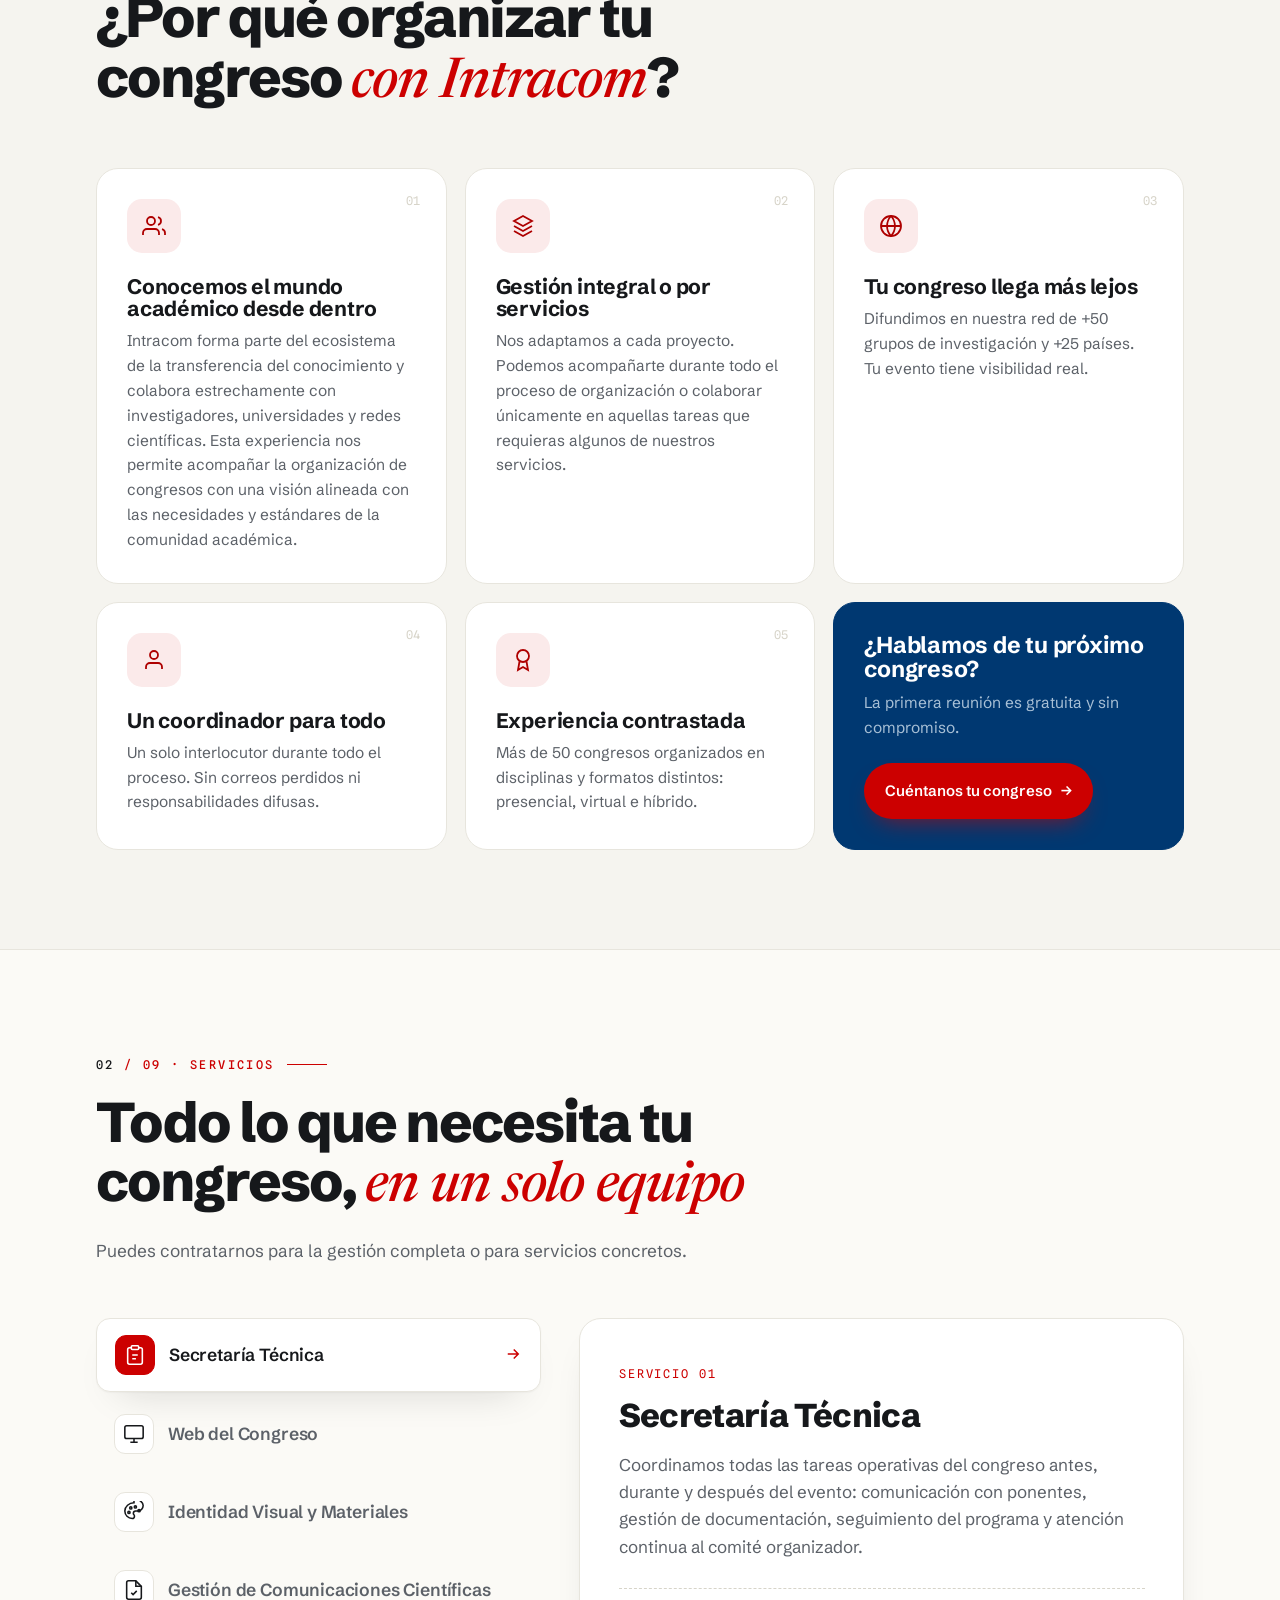
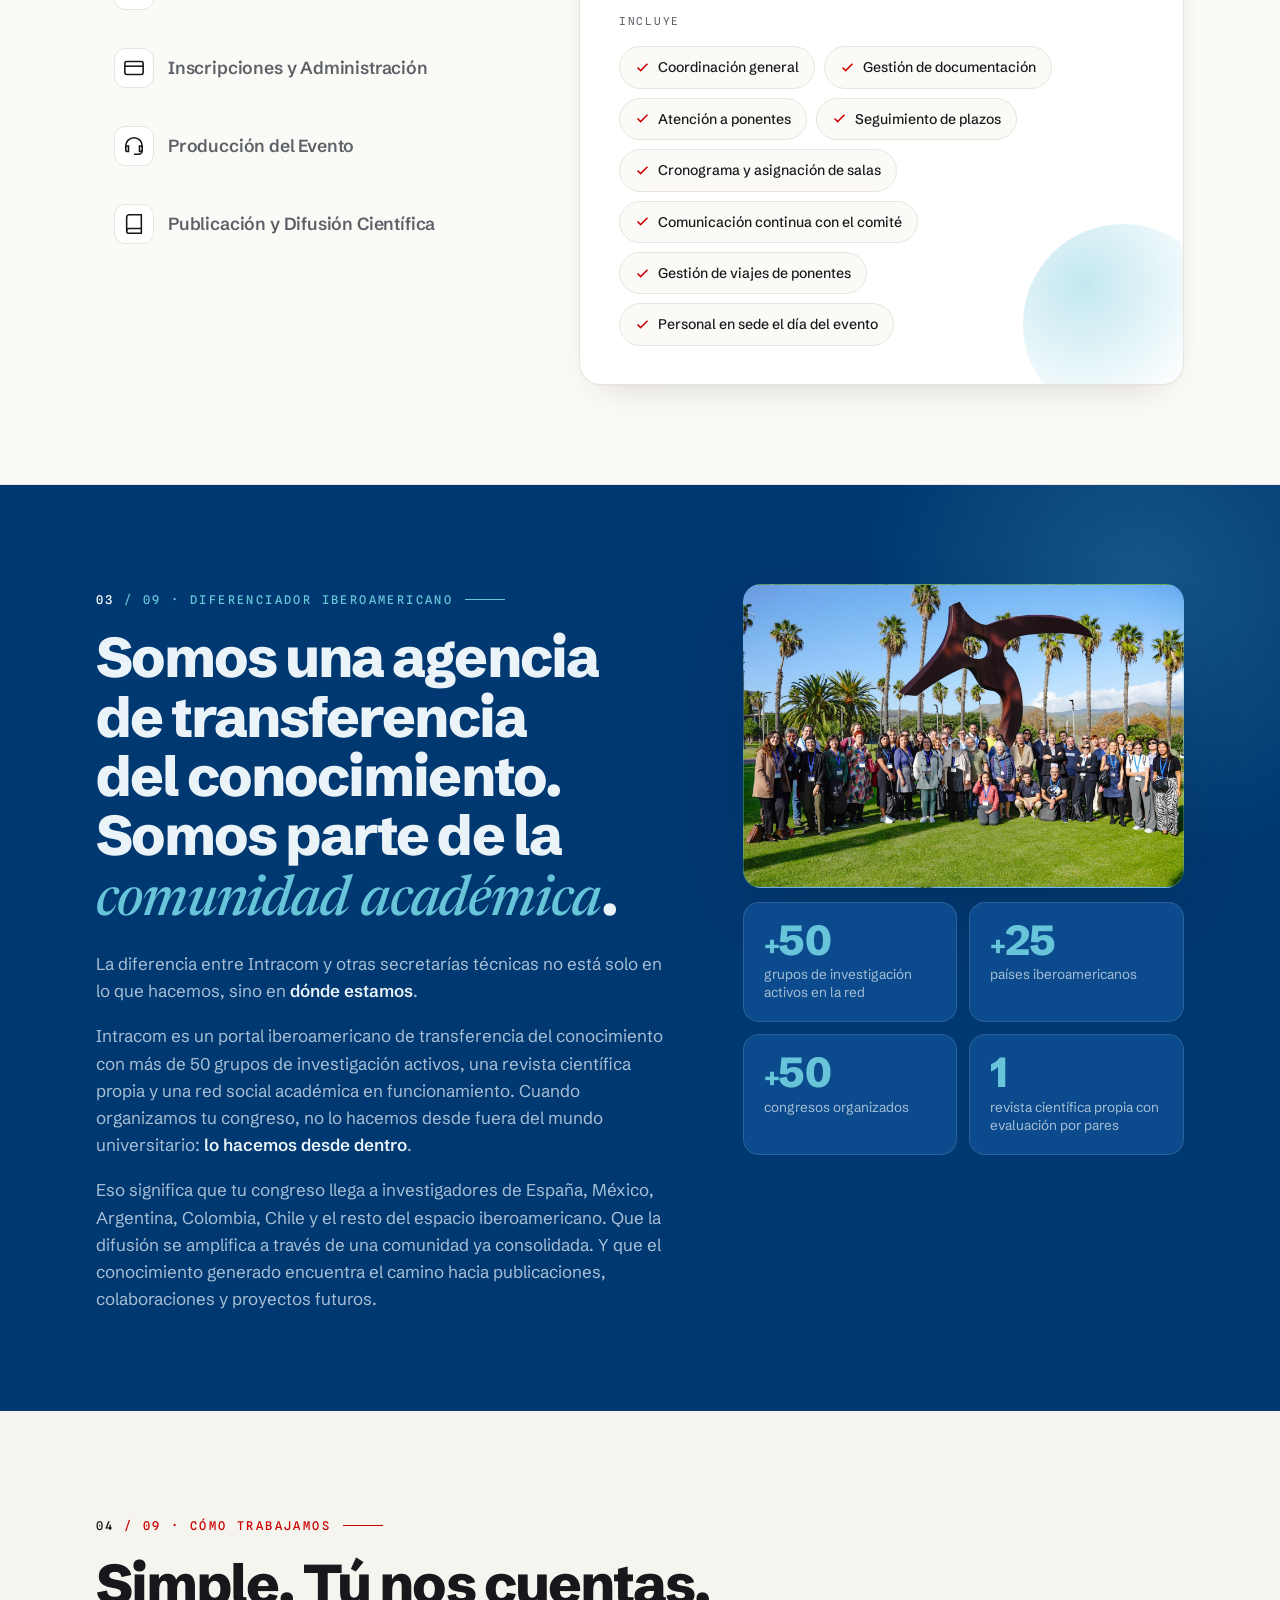
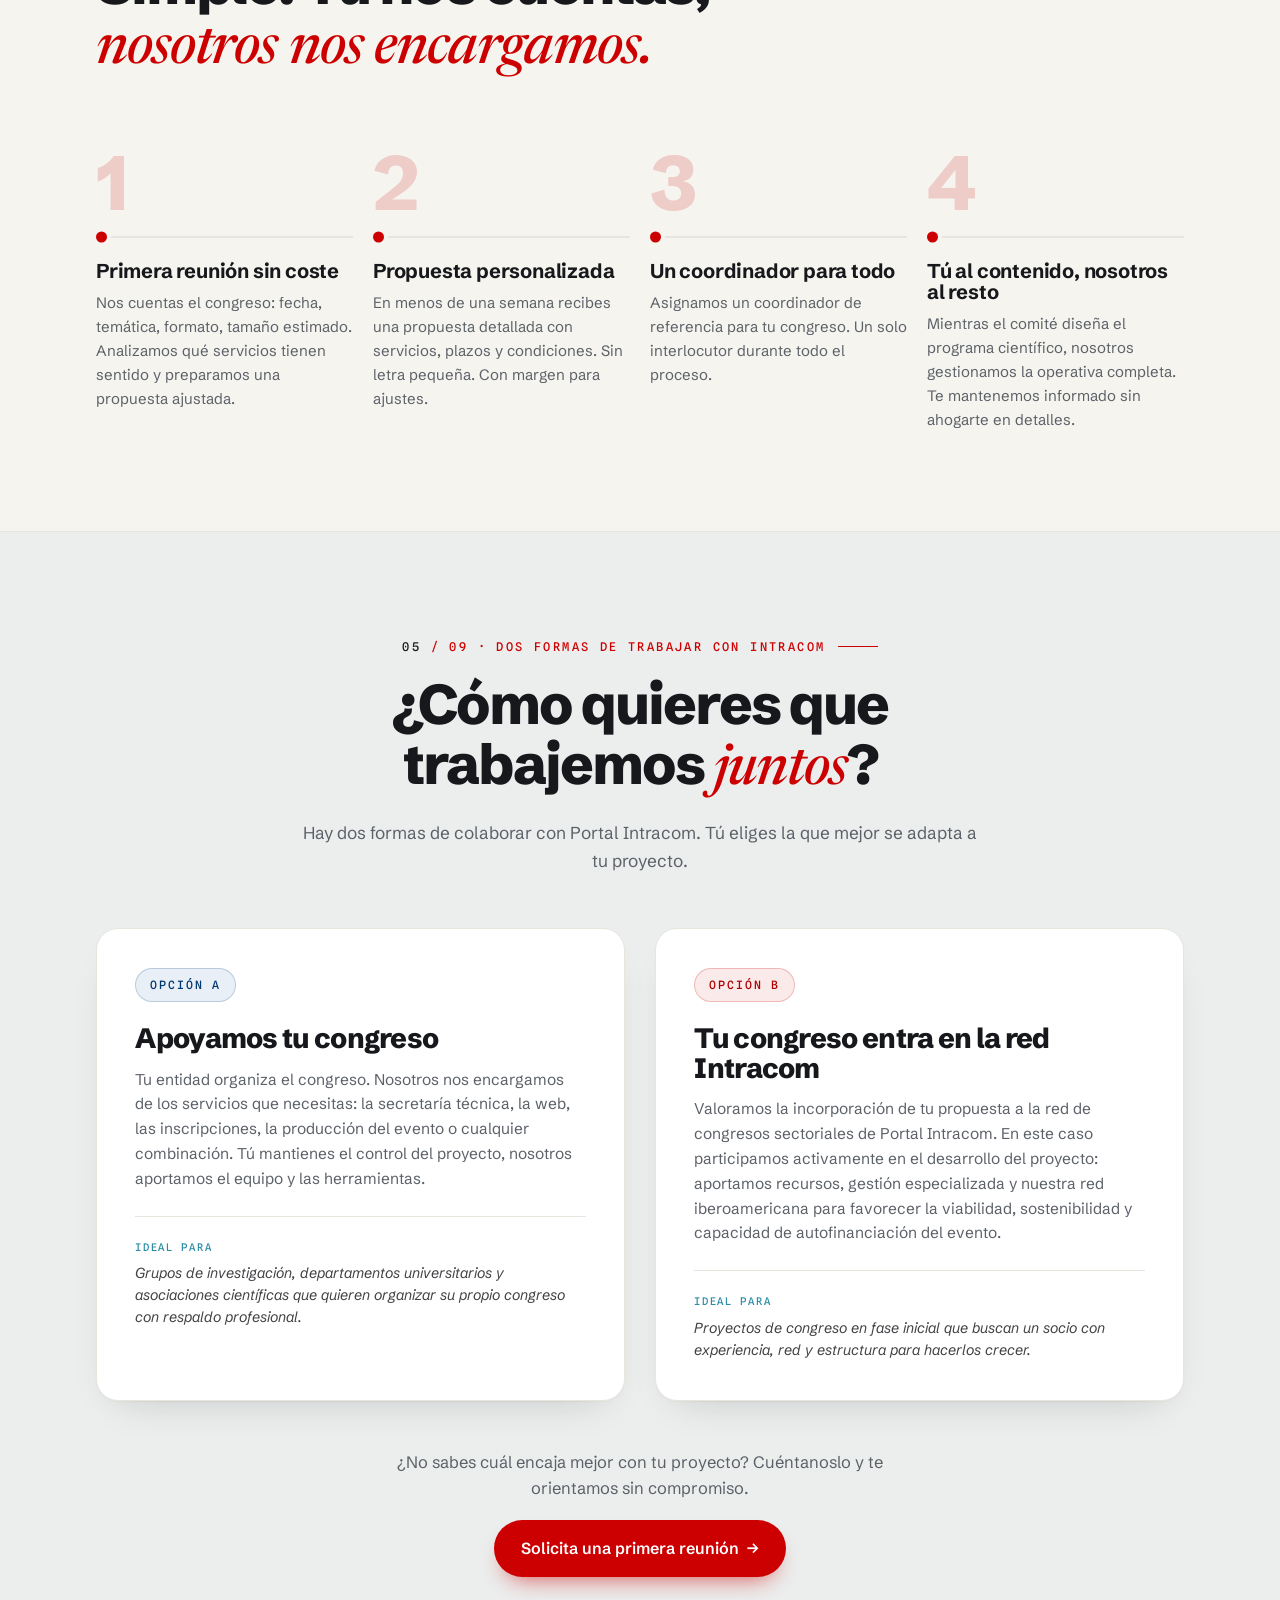
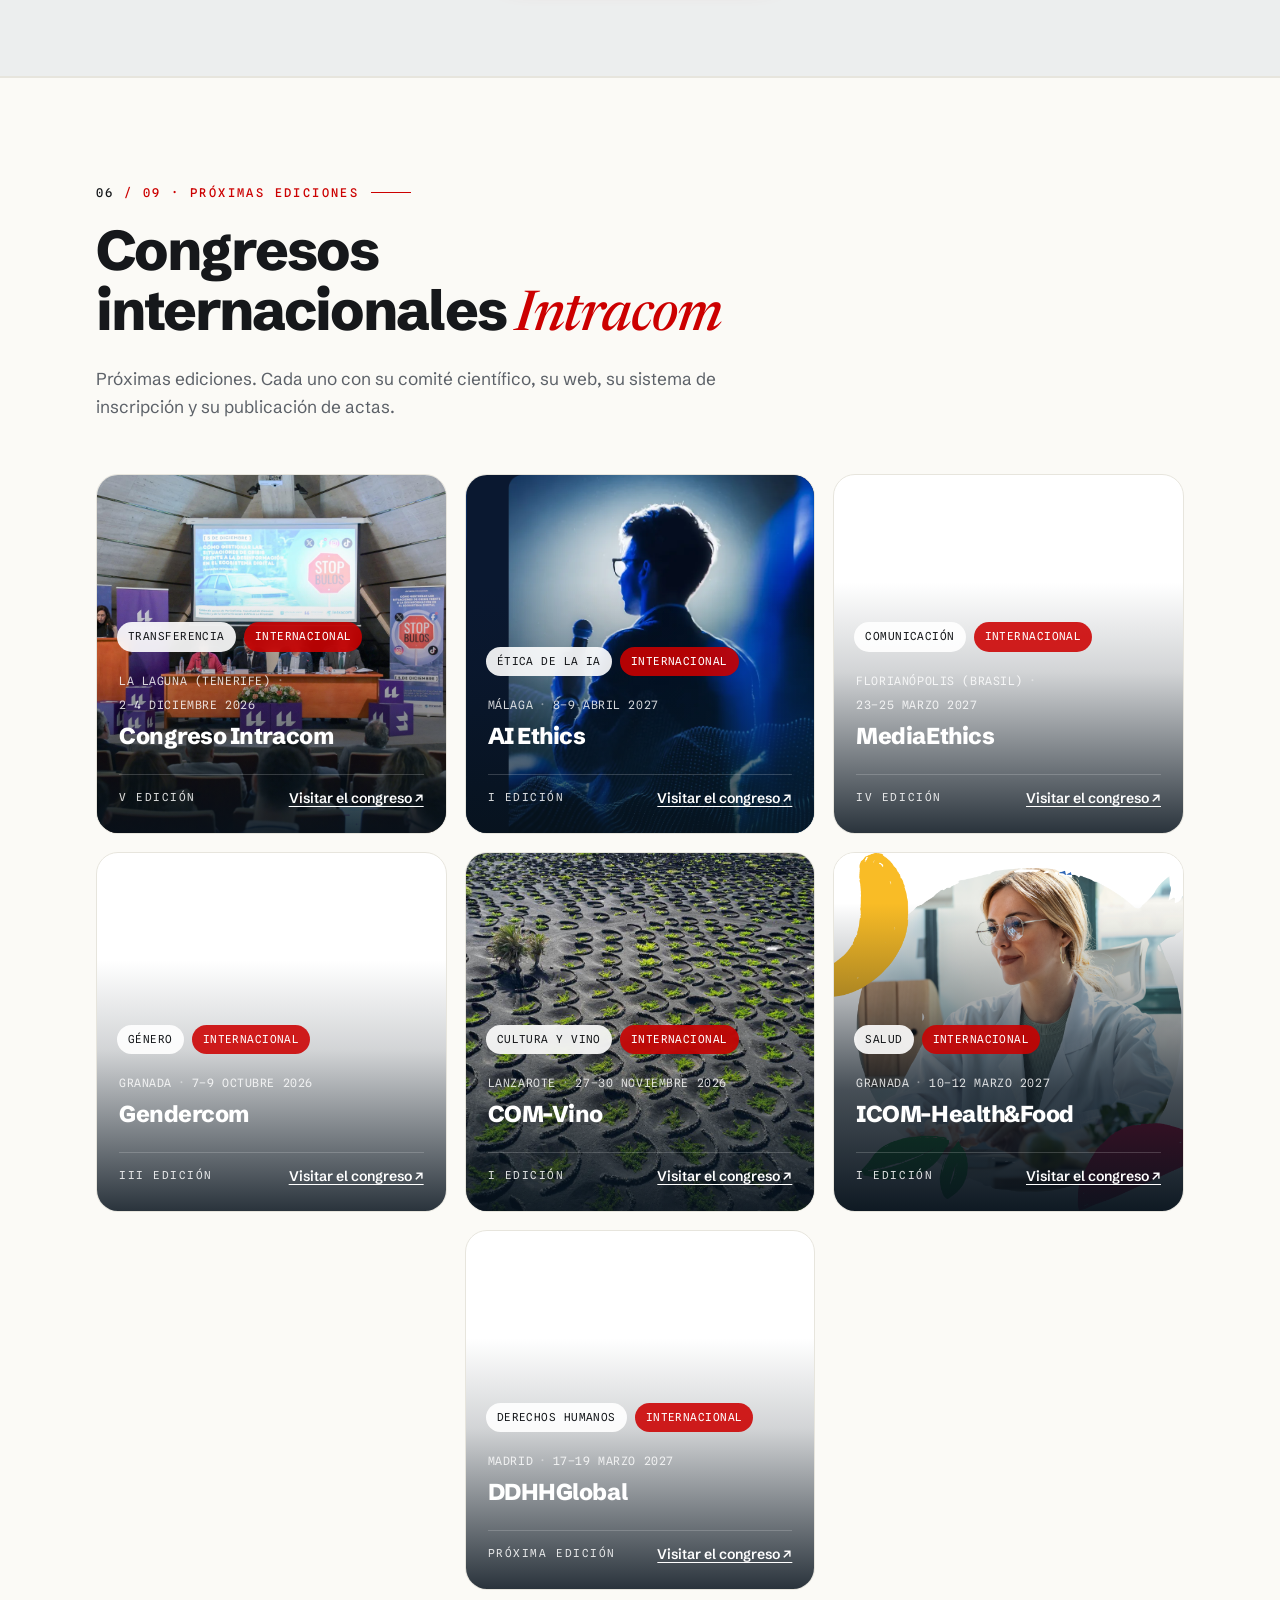
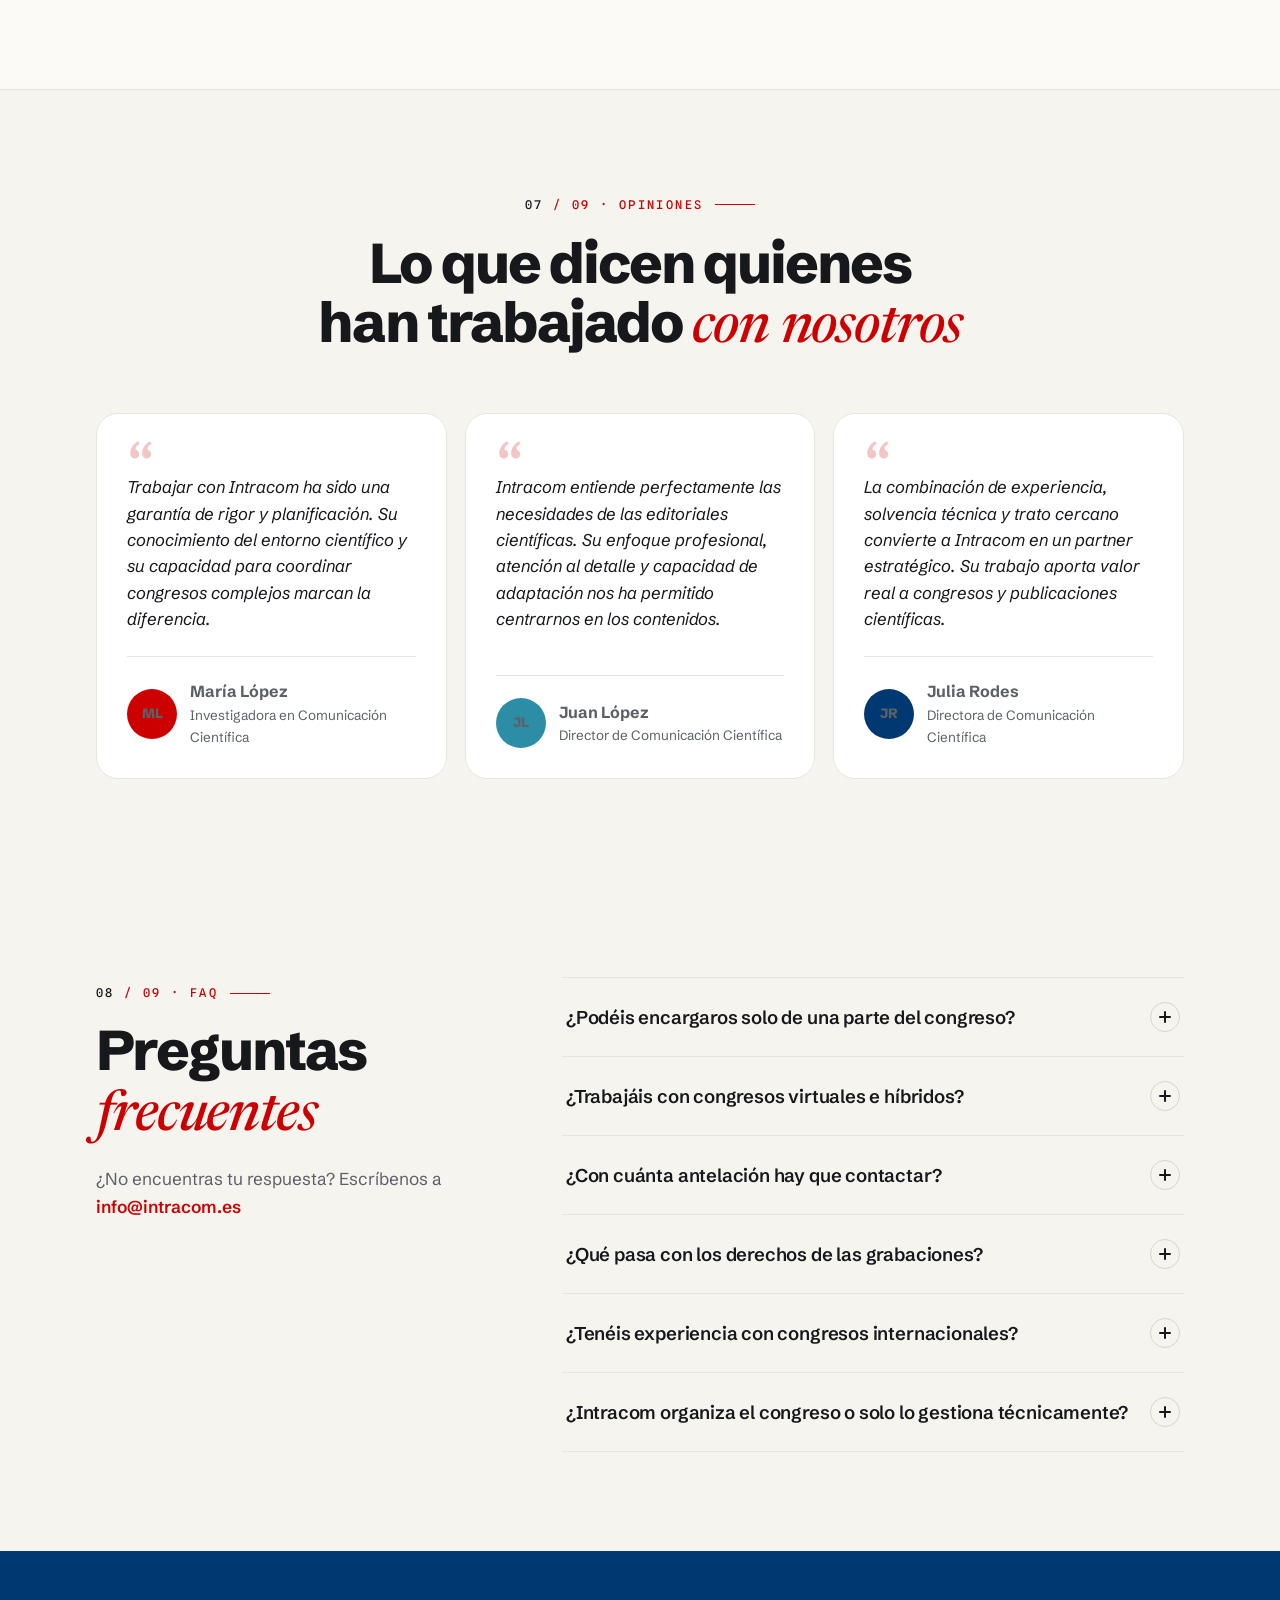
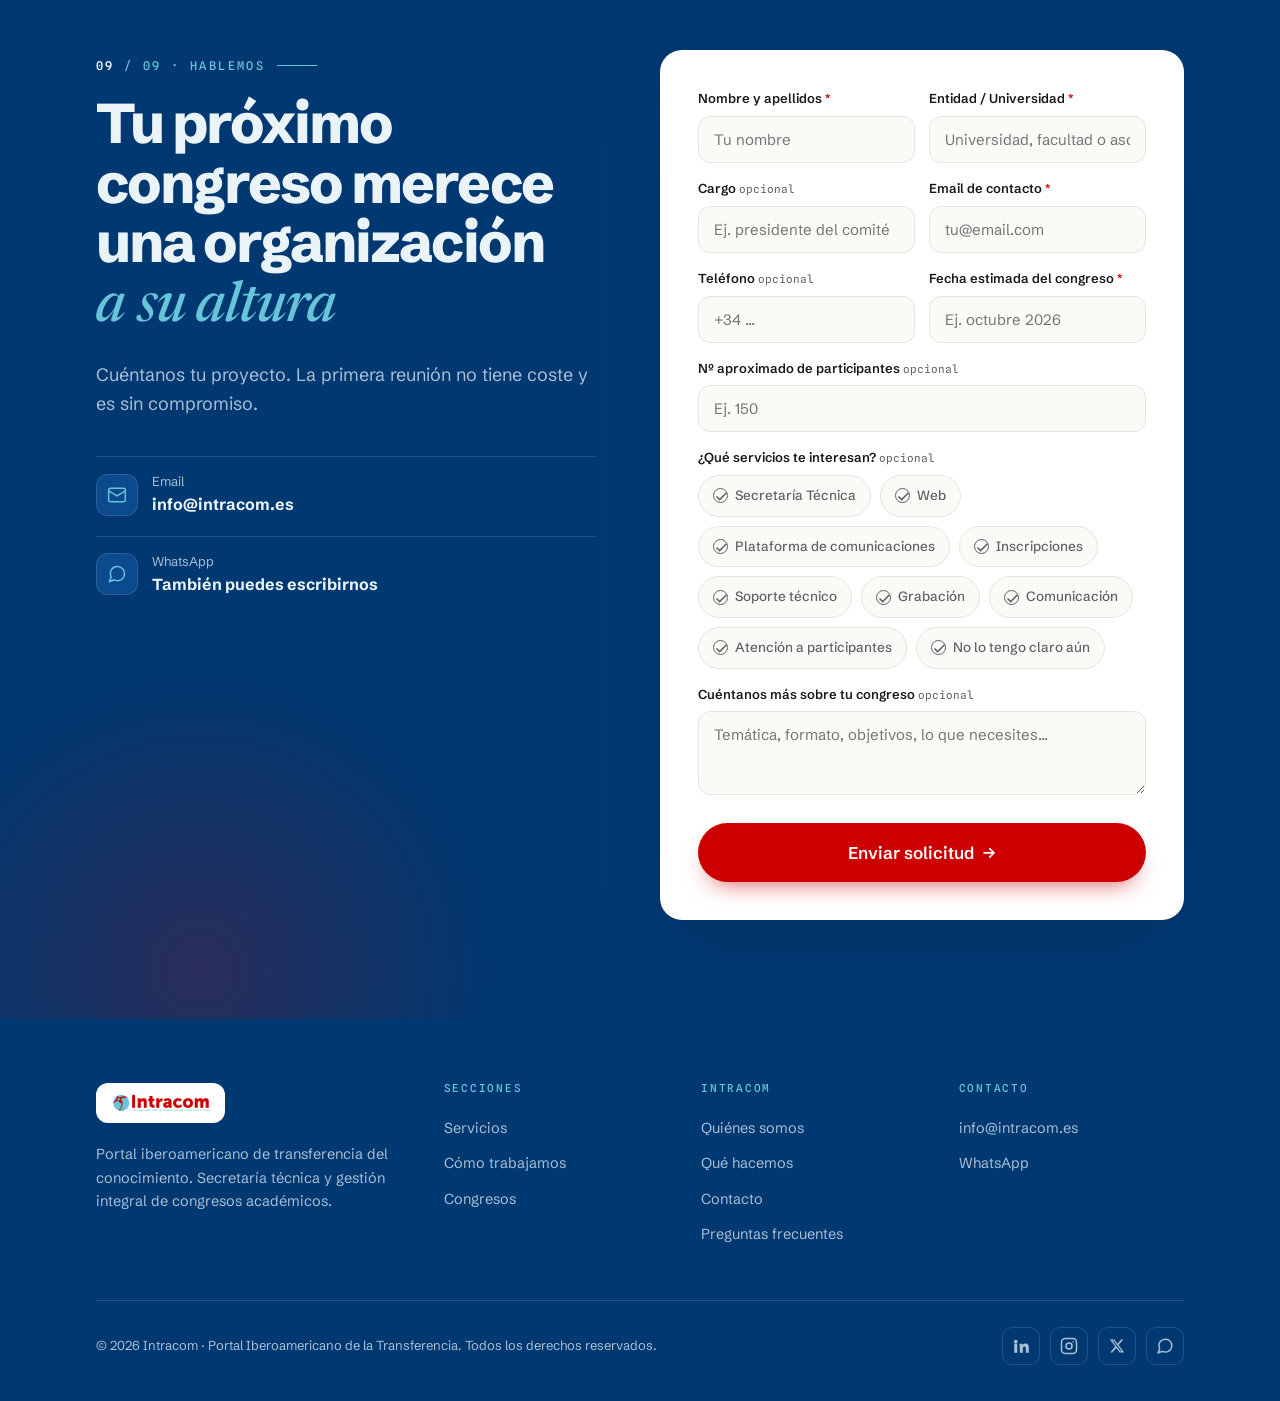
==== commit db67728b: "Instagram @portal_intracom y fuera el teléfono Co-Authored-By: Claude Opus 5.5 <noreply@anthropic.co" ====
--- a/index.html
+++ b/index.html
@@ -343,10 +343,6 @@
             <span class="cc-ic"><svg width="20" height="20" viewBox="0 0 24 24" fill="none" stroke="currentColor" stroke-width="1.8"><rect x="2" y="4" width="20" height="16" rx="2"/><path d="m22 7-10 6L2 7"/></svg></span>
             <span>Email<br><strong style="color:var(--navy-text);font-size:16px">info@intracom.es</strong></span>
           </a>
-          <a class="cta-contact" href="tel:+34613700907">
-            <span class="cc-ic"><svg width="20" height="20" viewBox="0 0 24 24" fill="none" stroke="currentColor" stroke-width="1.8"><path d="M22 16.92v3a2 2 0 0 1-2.18 2 19.79 19.79 0 0 1-8.63-3.07 19.5 19.5 0 0 1-6-6 19.79 19.79 0 0 1-3.07-8.67A2 2 0 0 1 4.11 2h3a2 2 0 0 1 2 1.72c.13.96.36 1.9.7 2.81a2 2 0 0 1-.45 2.11L8.09 9.91a16 16 0 0 0 6 6l1.27-1.27a2 2 0 0 1 2.11-.45c.9.34 1.85.57 2.81.7A2 2 0 0 1 22 16.92Z"/></svg></span>
-            <span>Teléfono<br><strong style="color:var(--navy-text);font-size:16px">+34 613 700 907</strong></span>
-          </a>
           <a class="cta-contact" href="https://wa.me/34613700907">
             <span class="cc-ic"><svg width="20" height="20" viewBox="0 0 24 24" fill="none" stroke="currentColor" stroke-width="1.8"><path d="M21 11.5a8.38 8.38 0 0 1-.9 3.8 8.5 8.5 0 0 1-7.6 4.7 8.38 8.38 0 0 1-3.8-.9L3 21l1.9-5.7a8.38 8.38 0 0 1-.9-3.8 8.5 8.5 0 0 1 4.7-7.6 8.38 8.38 0 0 1 3.8-.9h.5a8.48 8.48 0 0 1 8 8v.5Z"/></svg></span>
             <span>WhatsApp<br><strong style="color:var(--navy-text);font-size:16px">También puedes escribirnos</strong></span>
@@ -440,7 +436,6 @@
       <div class="footer-col">
         <h4>Contacto</h4>
         <a href="mailto:info@intracom.es">info@intracom.es</a>
-        <a href="tel:+34613700907">+34 613 700 907</a>
         <a href="https://wa.me/34613700907">WhatsApp</a>
       </div>
     </div>
@@ -448,7 +443,7 @@
       <span>© <span id="year">2026</span> Intracom · Portal Iberoamericano de la Transferencia. Todos los derechos reservados.</span>
       <div class="footer-social">
         <a href="https://www.linkedin.com/company/103866352" aria-label="LinkedIn"><svg width="18" height="18" viewBox="0 0 24 24" fill="currentColor"><path d="M4.98 3.5a2.5 2.5 0 1 1 0 5 2.5 2.5 0 0 1 0-5ZM3 9h4v12H3zM10 9h3.8v1.7h.05c.53-1 1.83-2.05 3.77-2.05 4.03 0 4.78 2.65 4.78 6.1V21h-4v-5.4c0-1.3-.02-2.96-1.8-2.96-1.8 0-2.08 1.4-2.08 2.86V21h-4z"/></svg></a>
-        <a href="https://www.instagram.com/redintracom/" aria-label="Instagram"><svg width="18" height="18" viewBox="0 0 24 24" fill="none" stroke="currentColor" stroke-width="2"><rect x="2" y="2" width="20" height="20" rx="5"/><circle cx="12" cy="12" r="4"/><circle cx="17.5" cy="6.5" r="1" fill="currentColor" stroke="none"/></svg></a>
+        <a href="https://www.instagram.com/portal_intracom/" aria-label="Instagram"><svg width="18" height="18" viewBox="0 0 24 24" fill="none" stroke="currentColor" stroke-width="2"><rect x="2" y="2" width="20" height="20" rx="5"/><circle cx="12" cy="12" r="4"/><circle cx="17.5" cy="6.5" r="1" fill="currentColor" stroke="none"/></svg></a>
         <a href="https://x.com/RedIntracom" aria-label="X"><svg width="16" height="16" viewBox="0 0 24 24" fill="currentColor"><path d="M18.244 2.25h3.308l-7.227 8.26 8.502 11.24H16.17l-5.214-6.817L4.99 21.75H1.68l7.73-8.835L1.254 2.25H8.08l4.713 6.231 5.45-6.231Zm-1.161 17.52h1.833L7.084 4.126H5.117L17.083 19.77Z"/></svg></a>
         <a href="https://wa.me/34613700907" aria-label="WhatsApp"><svg width="18" height="18" viewBox="0 0 24 24" fill="none" stroke="currentColor" stroke-width="2"><path d="M21 11.5a8.38 8.38 0 0 1-.9 3.8 8.5 8.5 0 0 1-7.6 4.7 8.38 8.38 0 0 1-3.8-.9L3 21l1.9-5.7a8.38 8.38 0 0 1-.9-3.8 8.5 8.5 0 0 1 4.7-7.6 8.38 8.38 0 0 1 3.8-.9h.5a8.48 8.48 0 0 1 8 8v.5Z"/></svg></a>
       </div>
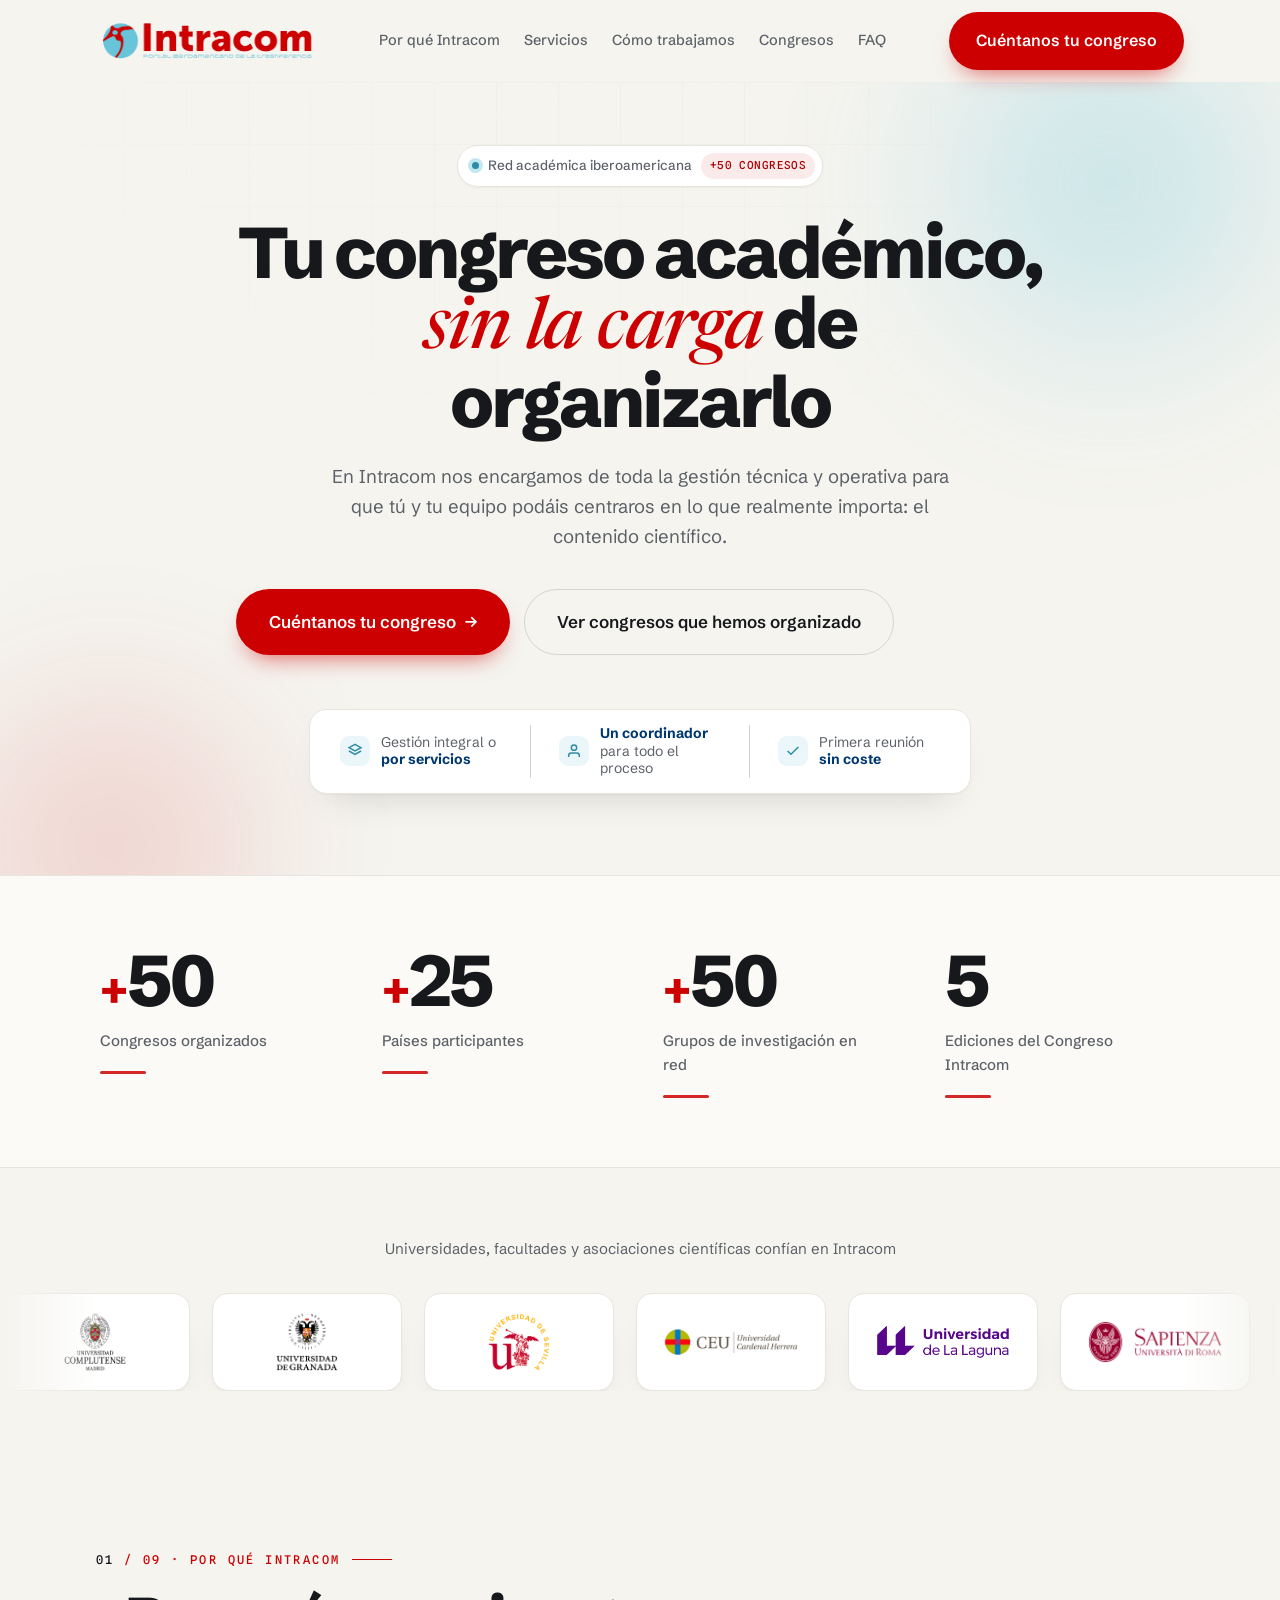
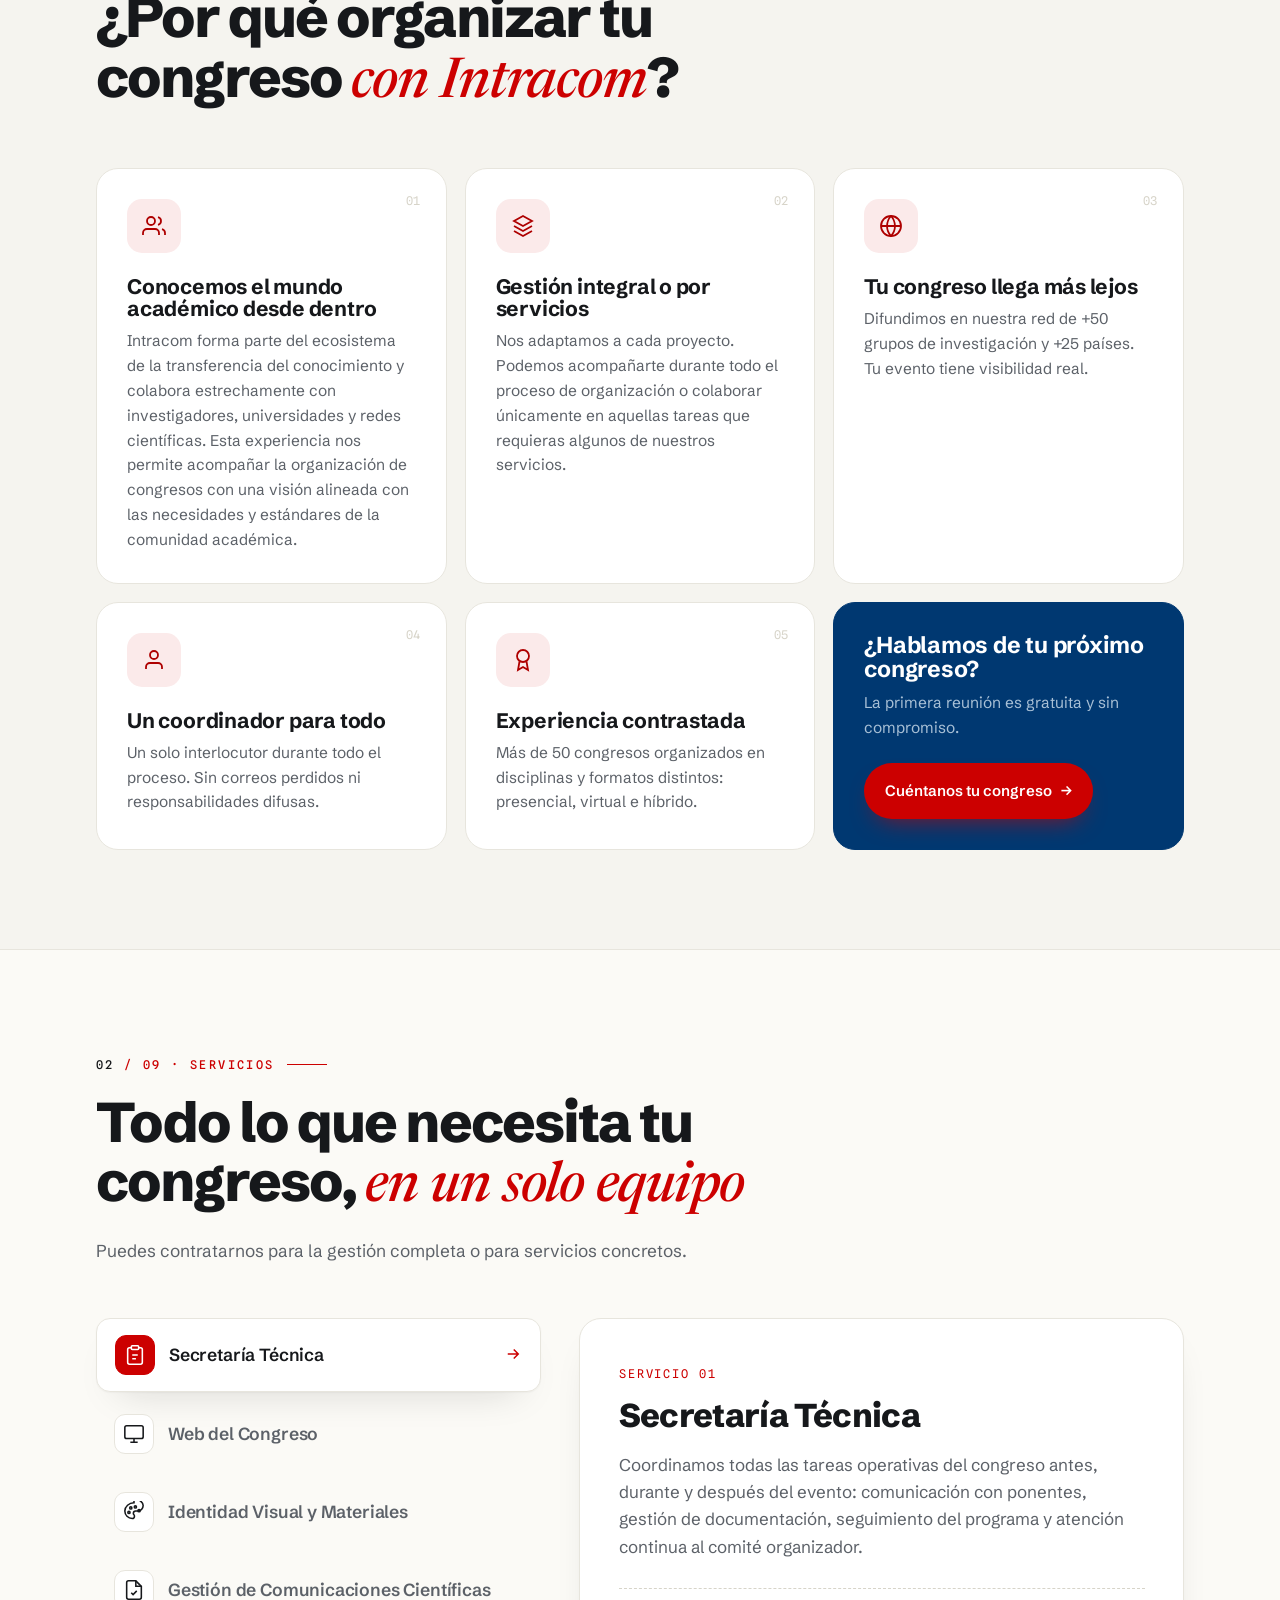
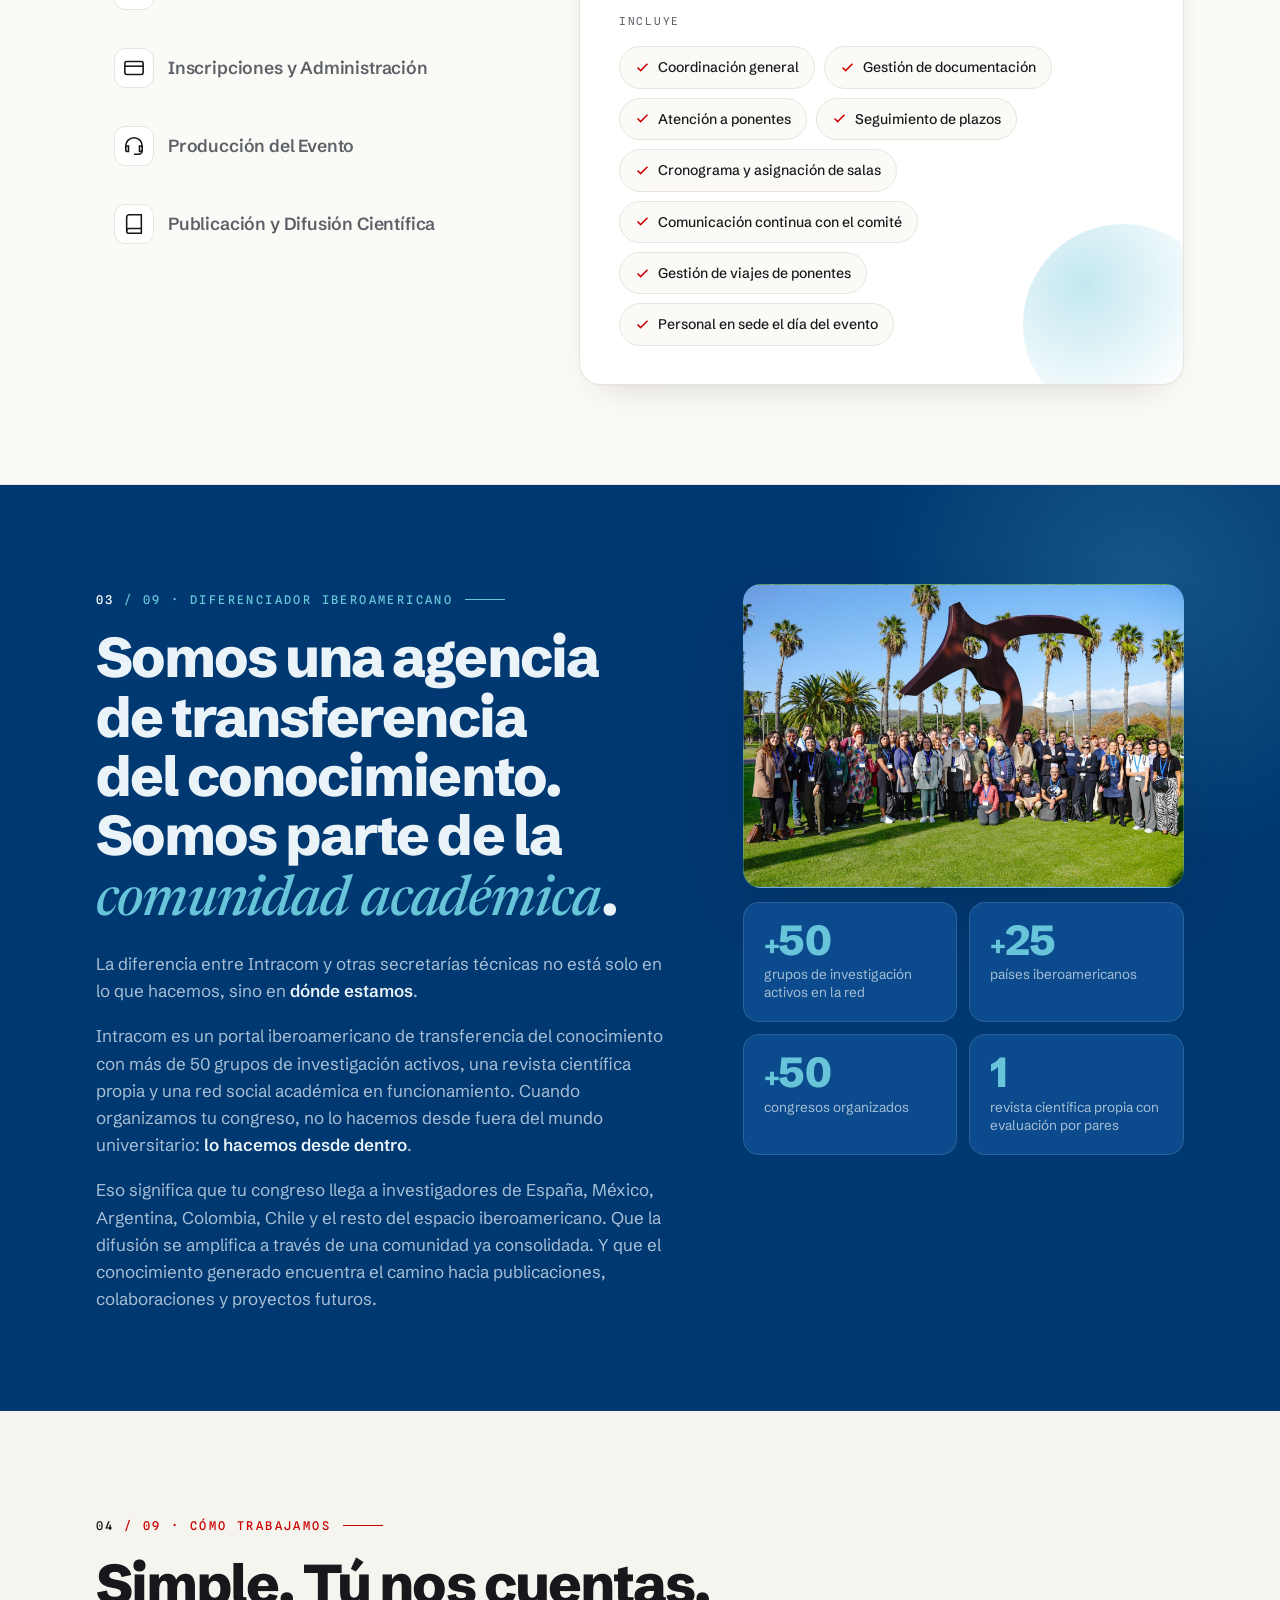
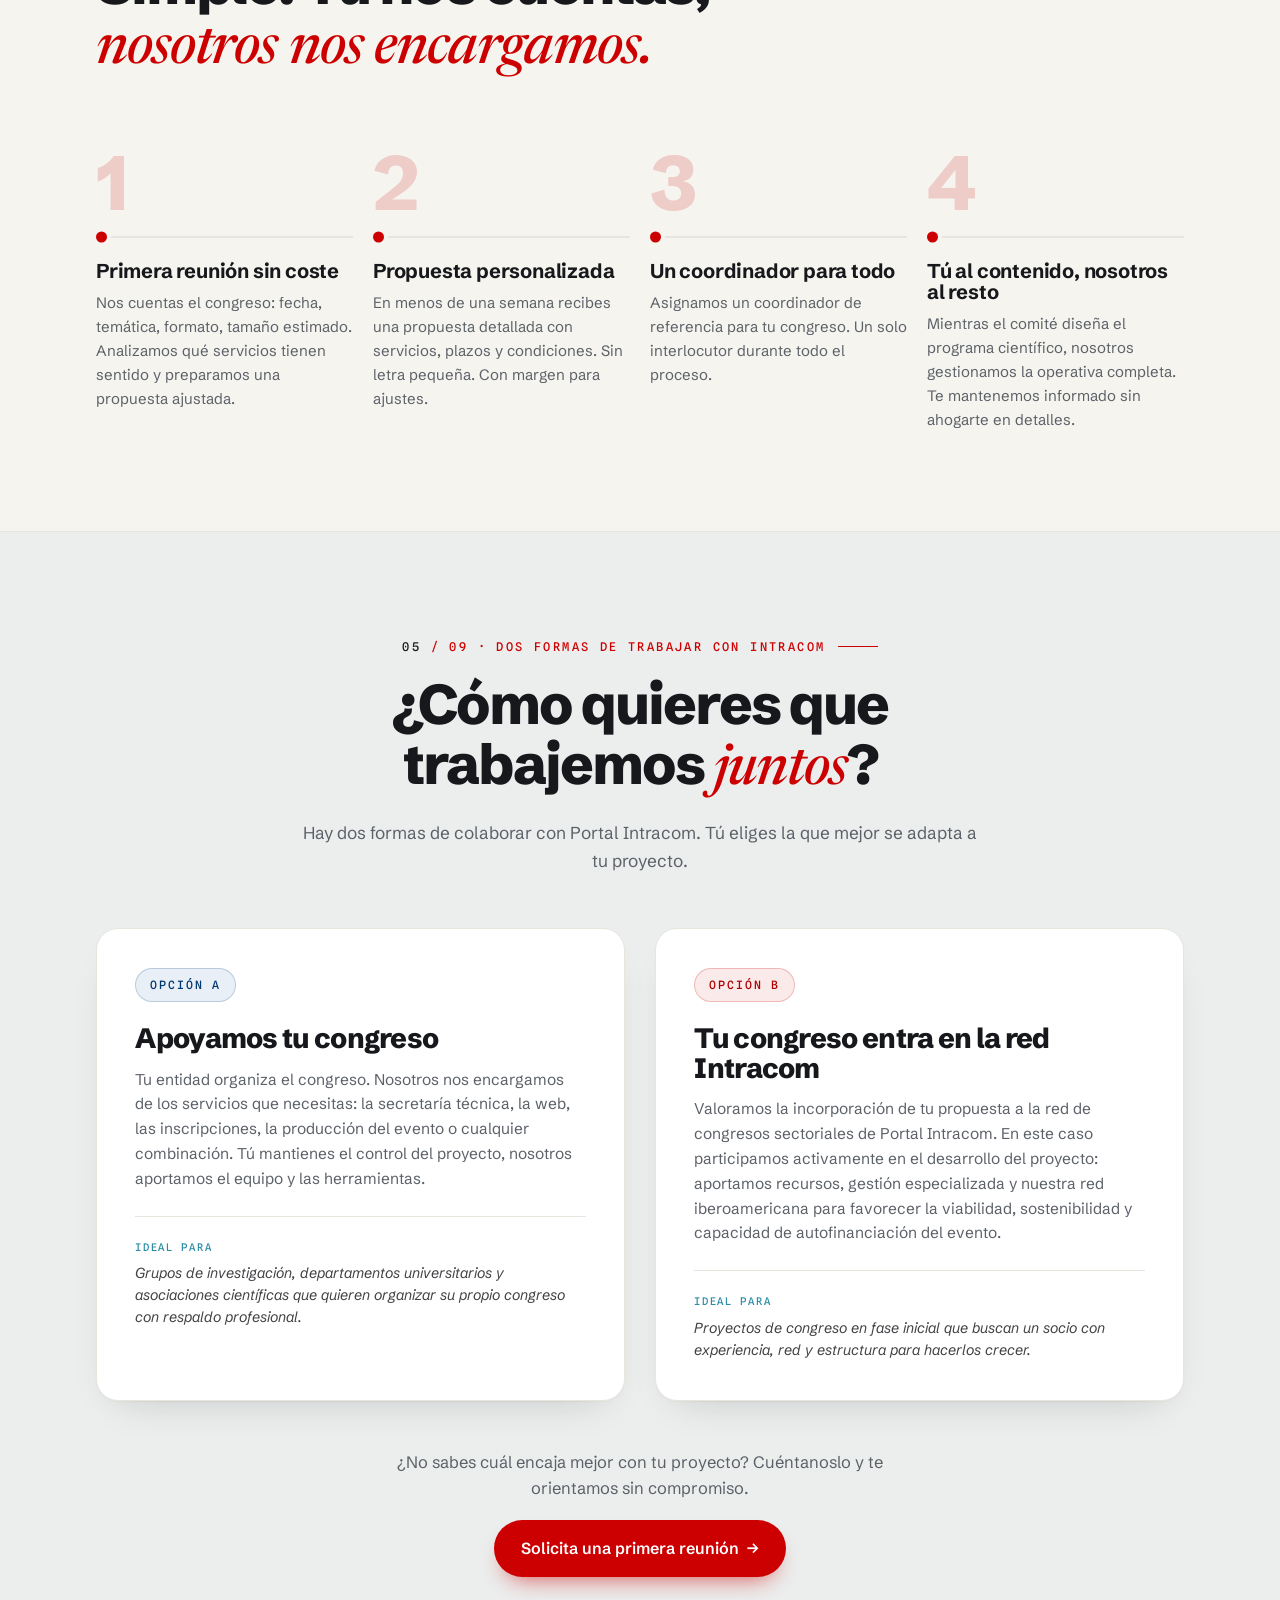
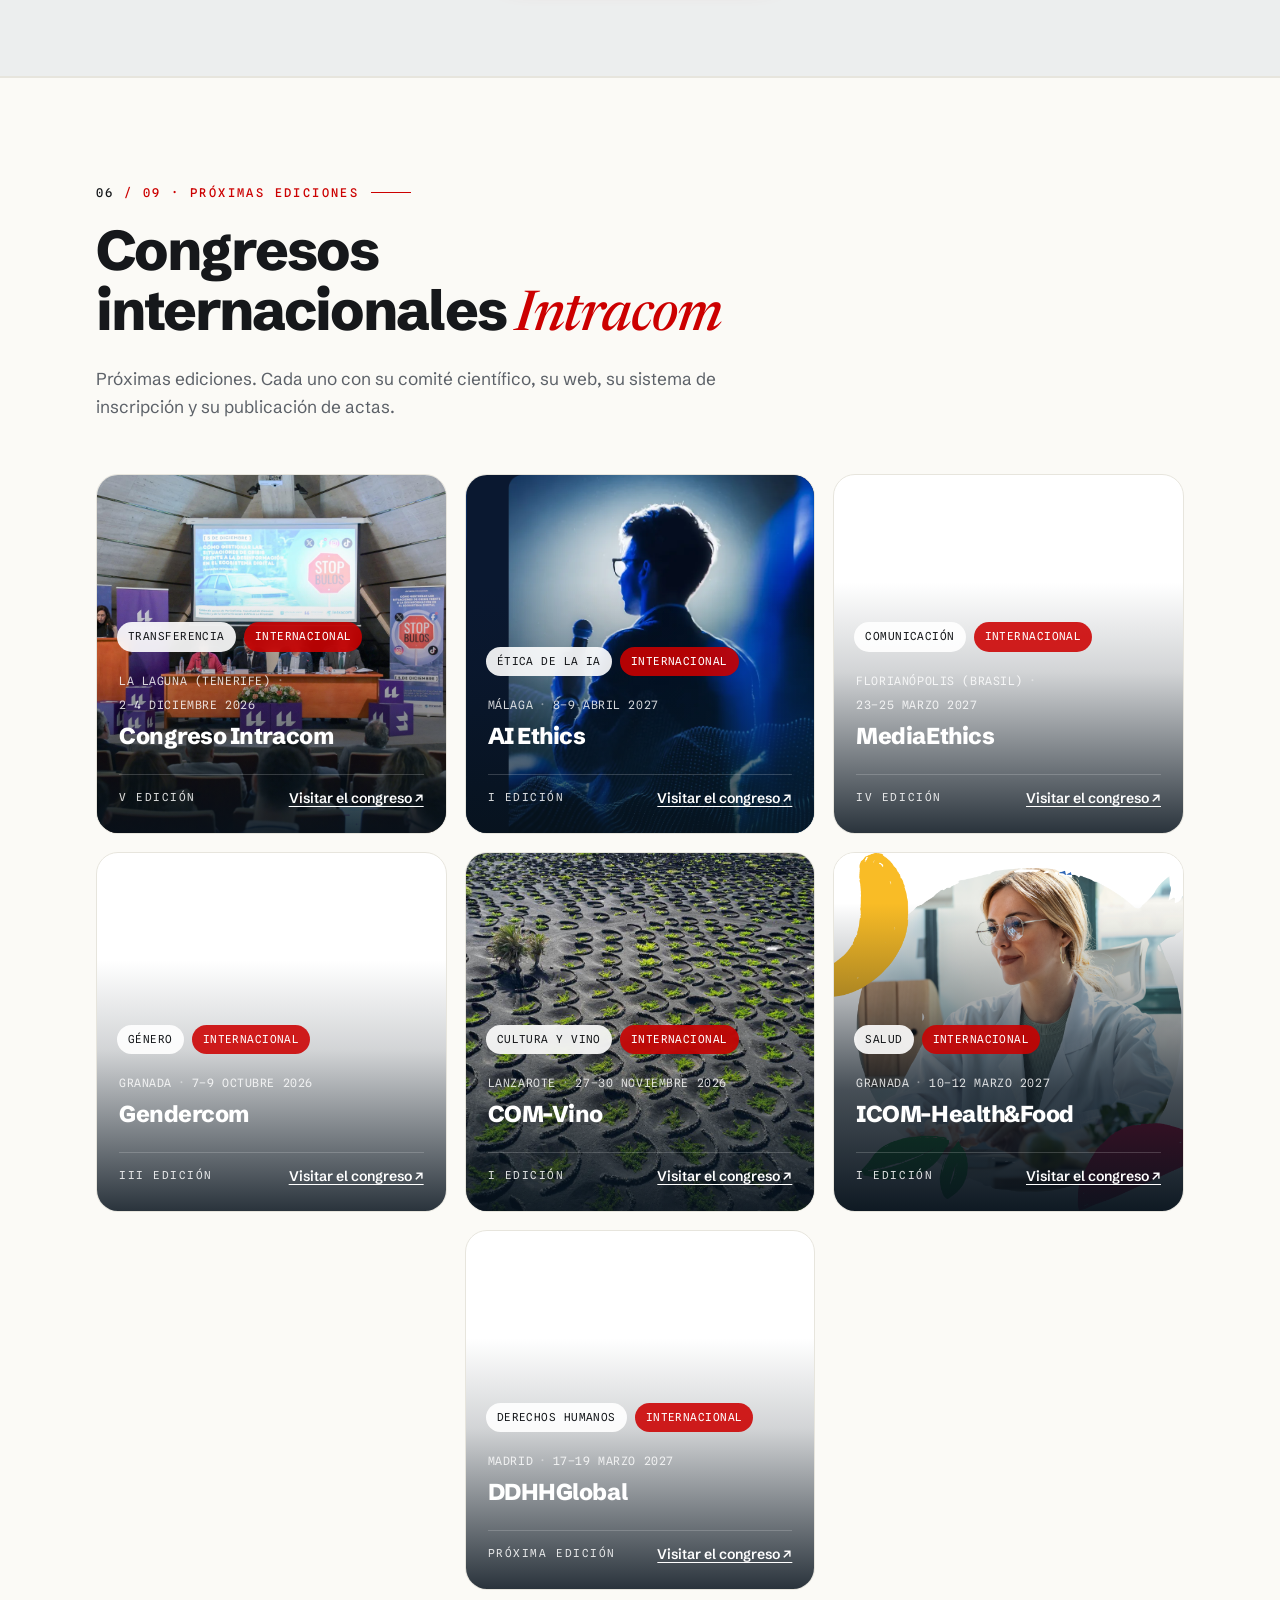
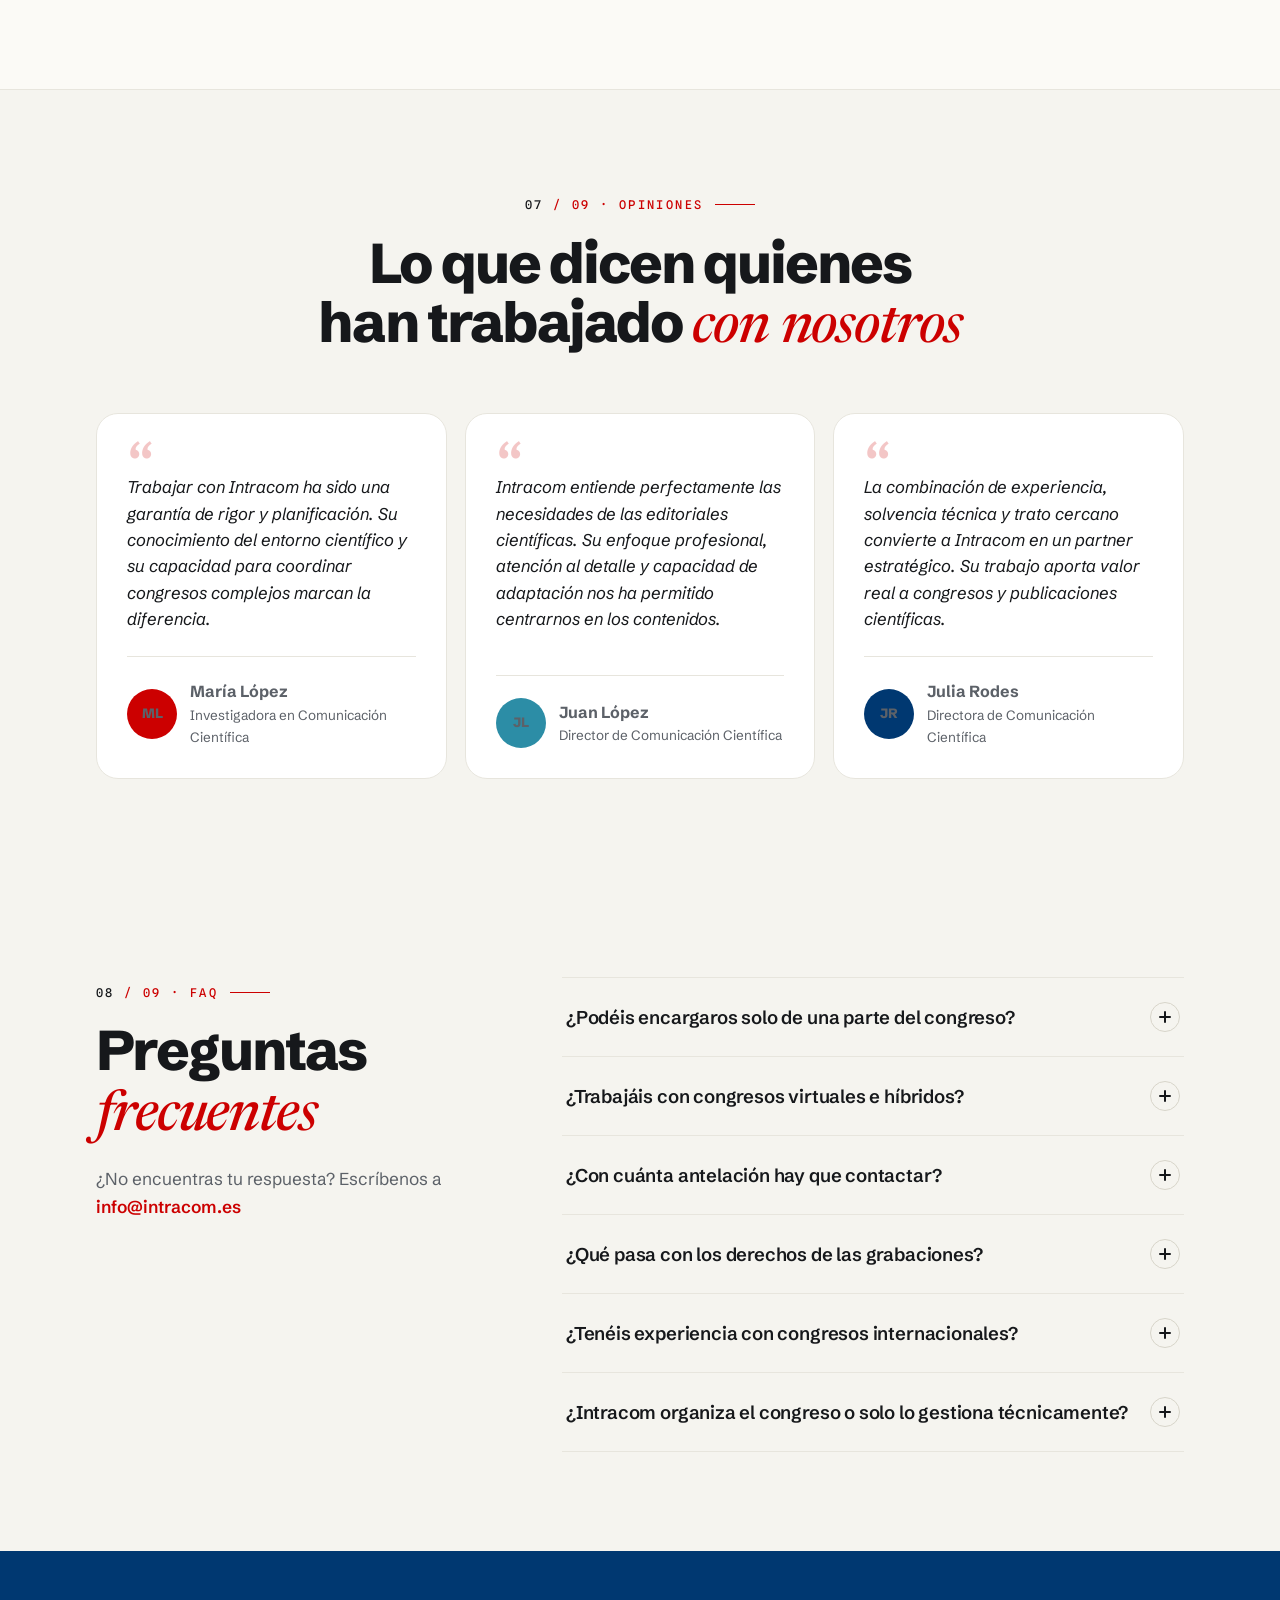
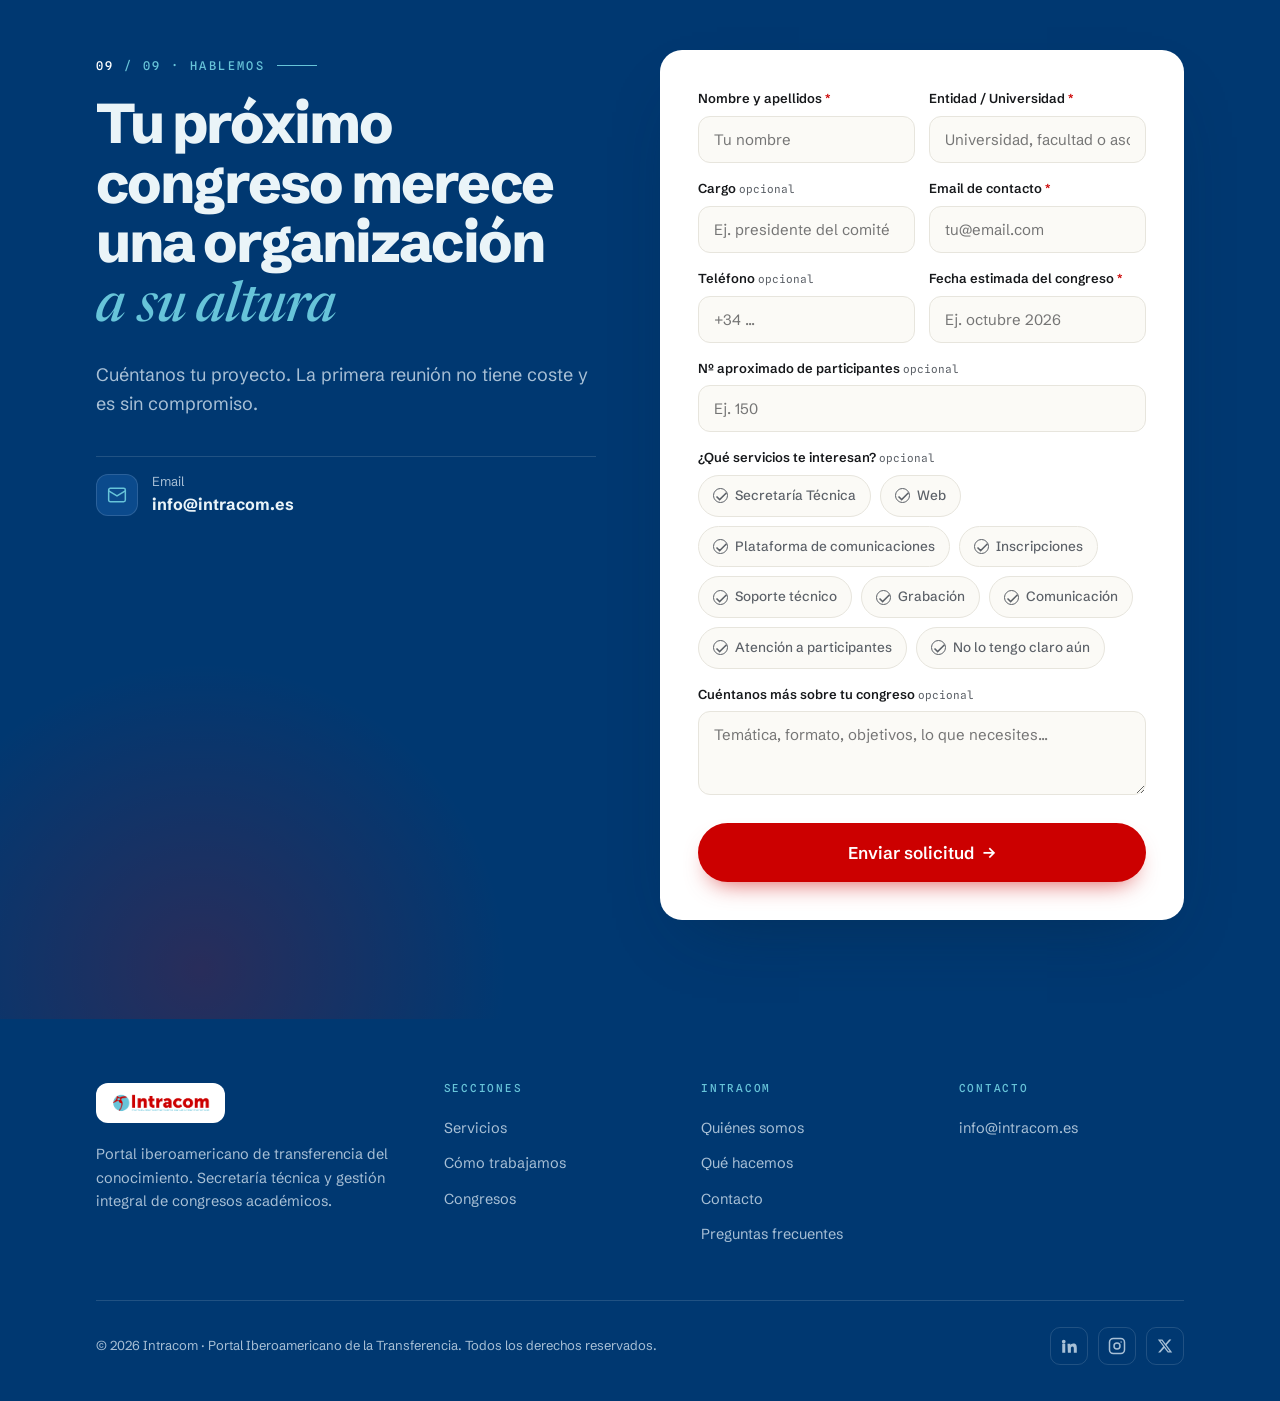
==== commit c820354a: "Fuera WhatsApp: el contacto queda por correo Co-Authored-By: Claude Opus 5.5 <noreply@anthropic.com>" ====
--- a/index.html
+++ b/index.html
@@ -343,10 +343,6 @@
             <span class="cc-ic"><svg width="20" height="20" viewBox="0 0 24 24" fill="none" stroke="currentColor" stroke-width="1.8"><rect x="2" y="4" width="20" height="16" rx="2"/><path d="m22 7-10 6L2 7"/></svg></span>
             <span>Email<br><strong style="color:var(--navy-text);font-size:16px">info@intracom.es</strong></span>
           </a>
-          <a class="cta-contact" href="https://wa.me/34613700907">
-            <span class="cc-ic"><svg width="20" height="20" viewBox="0 0 24 24" fill="none" stroke="currentColor" stroke-width="1.8"><path d="M21 11.5a8.38 8.38 0 0 1-.9 3.8 8.5 8.5 0 0 1-7.6 4.7 8.38 8.38 0 0 1-3.8-.9L3 21l1.9-5.7a8.38 8.38 0 0 1-.9-3.8 8.5 8.5 0 0 1 4.7-7.6 8.38 8.38 0 0 1 3.8-.9h.5a8.48 8.48 0 0 1 8 8v.5Z"/></svg></span>
-            <span>WhatsApp<br><strong style="color:var(--navy-text);font-size:16px">También puedes escribirnos</strong></span>
-          </a>
         </div>
       </div>
 
@@ -436,7 +432,6 @@
       <div class="footer-col">
         <h4>Contacto</h4>
         <a href="mailto:info@intracom.es">info@intracom.es</a>
-        <a href="https://wa.me/34613700907">WhatsApp</a>
       </div>
     </div>
     <div class="footer-bottom">
@@ -445,7 +440,6 @@
         <a href="https://www.linkedin.com/company/103866352" aria-label="LinkedIn"><svg width="18" height="18" viewBox="0 0 24 24" fill="currentColor"><path d="M4.98 3.5a2.5 2.5 0 1 1 0 5 2.5 2.5 0 0 1 0-5ZM3 9h4v12H3zM10 9h3.8v1.7h.05c.53-1 1.83-2.05 3.77-2.05 4.03 0 4.78 2.65 4.78 6.1V21h-4v-5.4c0-1.3-.02-2.96-1.8-2.96-1.8 0-2.08 1.4-2.08 2.86V21h-4z"/></svg></a>
         <a href="https://www.instagram.com/portal_intracom/" aria-label="Instagram"><svg width="18" height="18" viewBox="0 0 24 24" fill="none" stroke="currentColor" stroke-width="2"><rect x="2" y="2" width="20" height="20" rx="5"/><circle cx="12" cy="12" r="4"/><circle cx="17.5" cy="6.5" r="1" fill="currentColor" stroke="none"/></svg></a>
         <a href="https://x.com/RedIntracom" aria-label="X"><svg width="16" height="16" viewBox="0 0 24 24" fill="currentColor"><path d="M18.244 2.25h3.308l-7.227 8.26 8.502 11.24H16.17l-5.214-6.817L4.99 21.75H1.68l7.73-8.835L1.254 2.25H8.08l4.713 6.231 5.45-6.231Zm-1.161 17.52h1.833L7.084 4.126H5.117L17.083 19.77Z"/></svg></a>
-        <a href="https://wa.me/34613700907" aria-label="WhatsApp"><svg width="18" height="18" viewBox="0 0 24 24" fill="none" stroke="currentColor" stroke-width="2"><path d="M21 11.5a8.38 8.38 0 0 1-.9 3.8 8.5 8.5 0 0 1-7.6 4.7 8.38 8.38 0 0 1-3.8-.9L3 21l1.9-5.7a8.38 8.38 0 0 1-.9-3.8 8.5 8.5 0 0 1 4.7-7.6 8.38 8.38 0 0 1 3.8-.9h.5a8.48 8.48 0 0 1 8 8v.5Z"/></svg></a>
       </div>
     </div>
   </div>
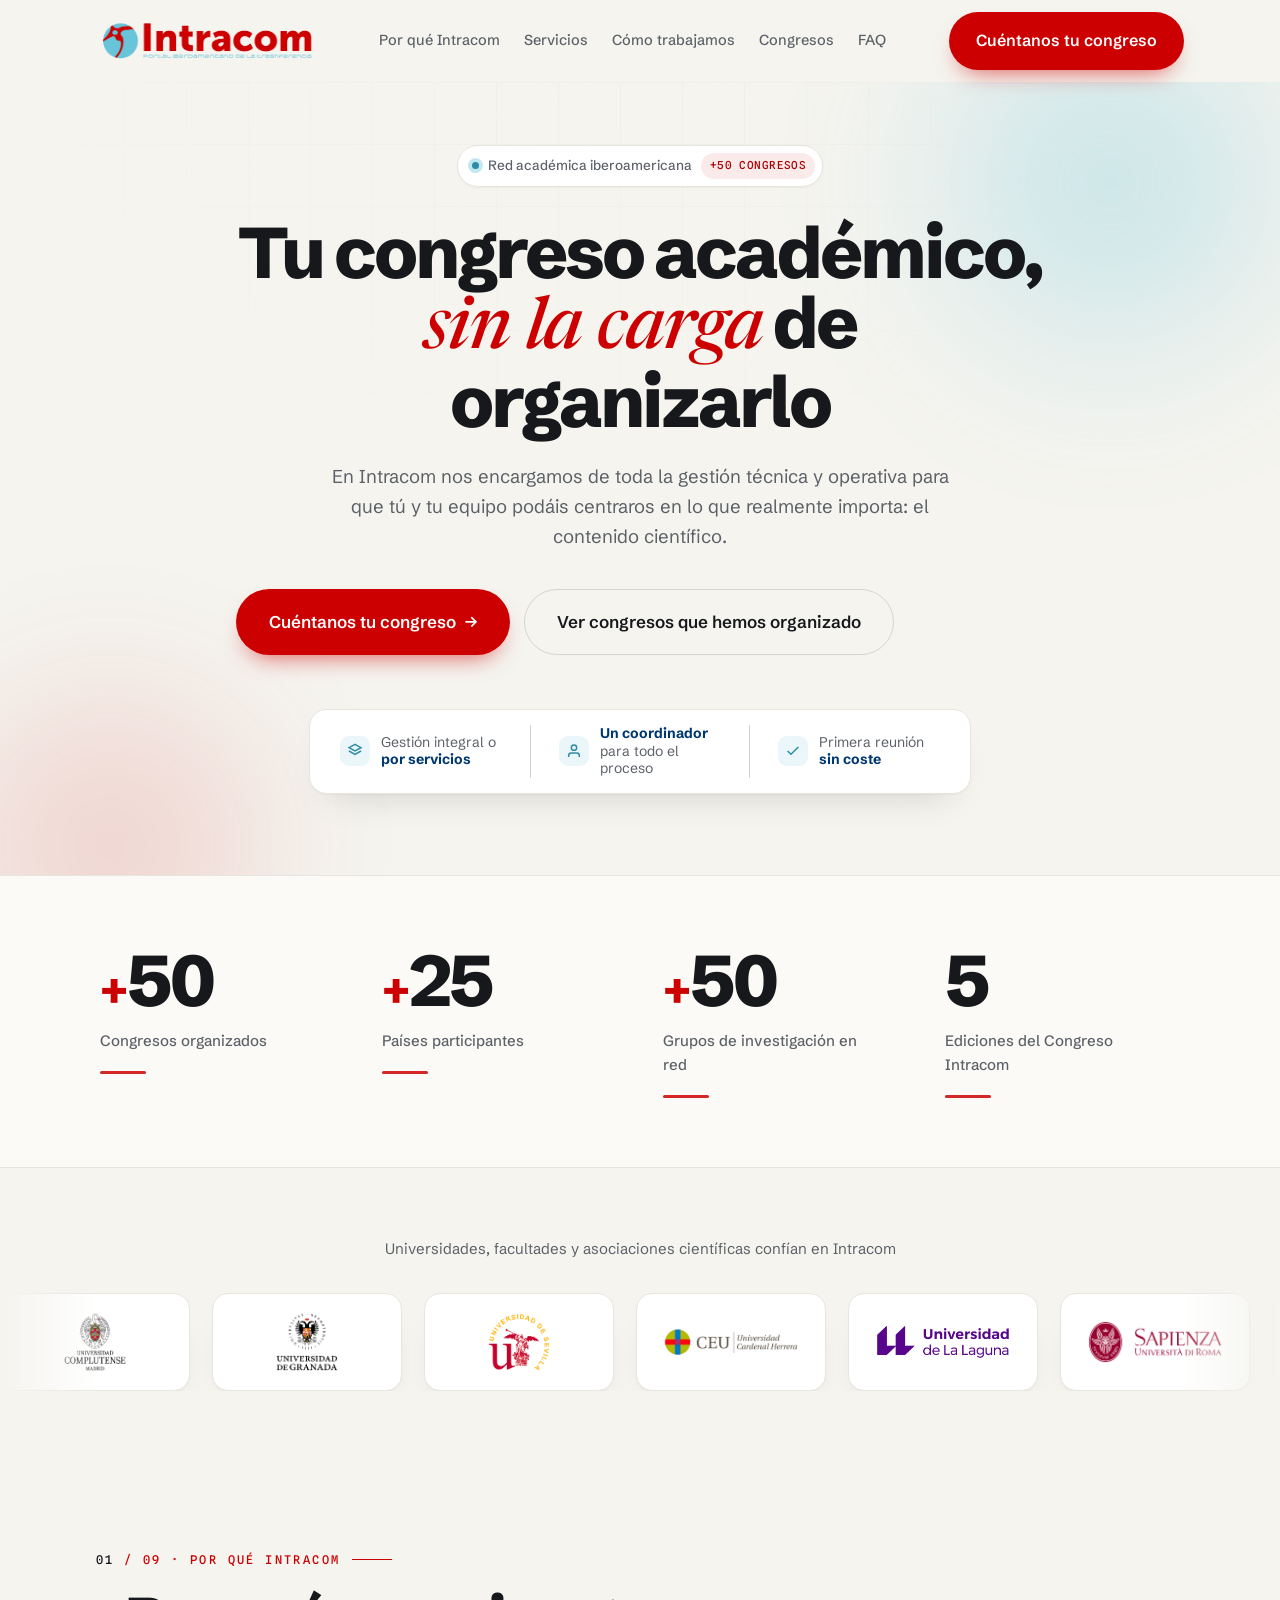
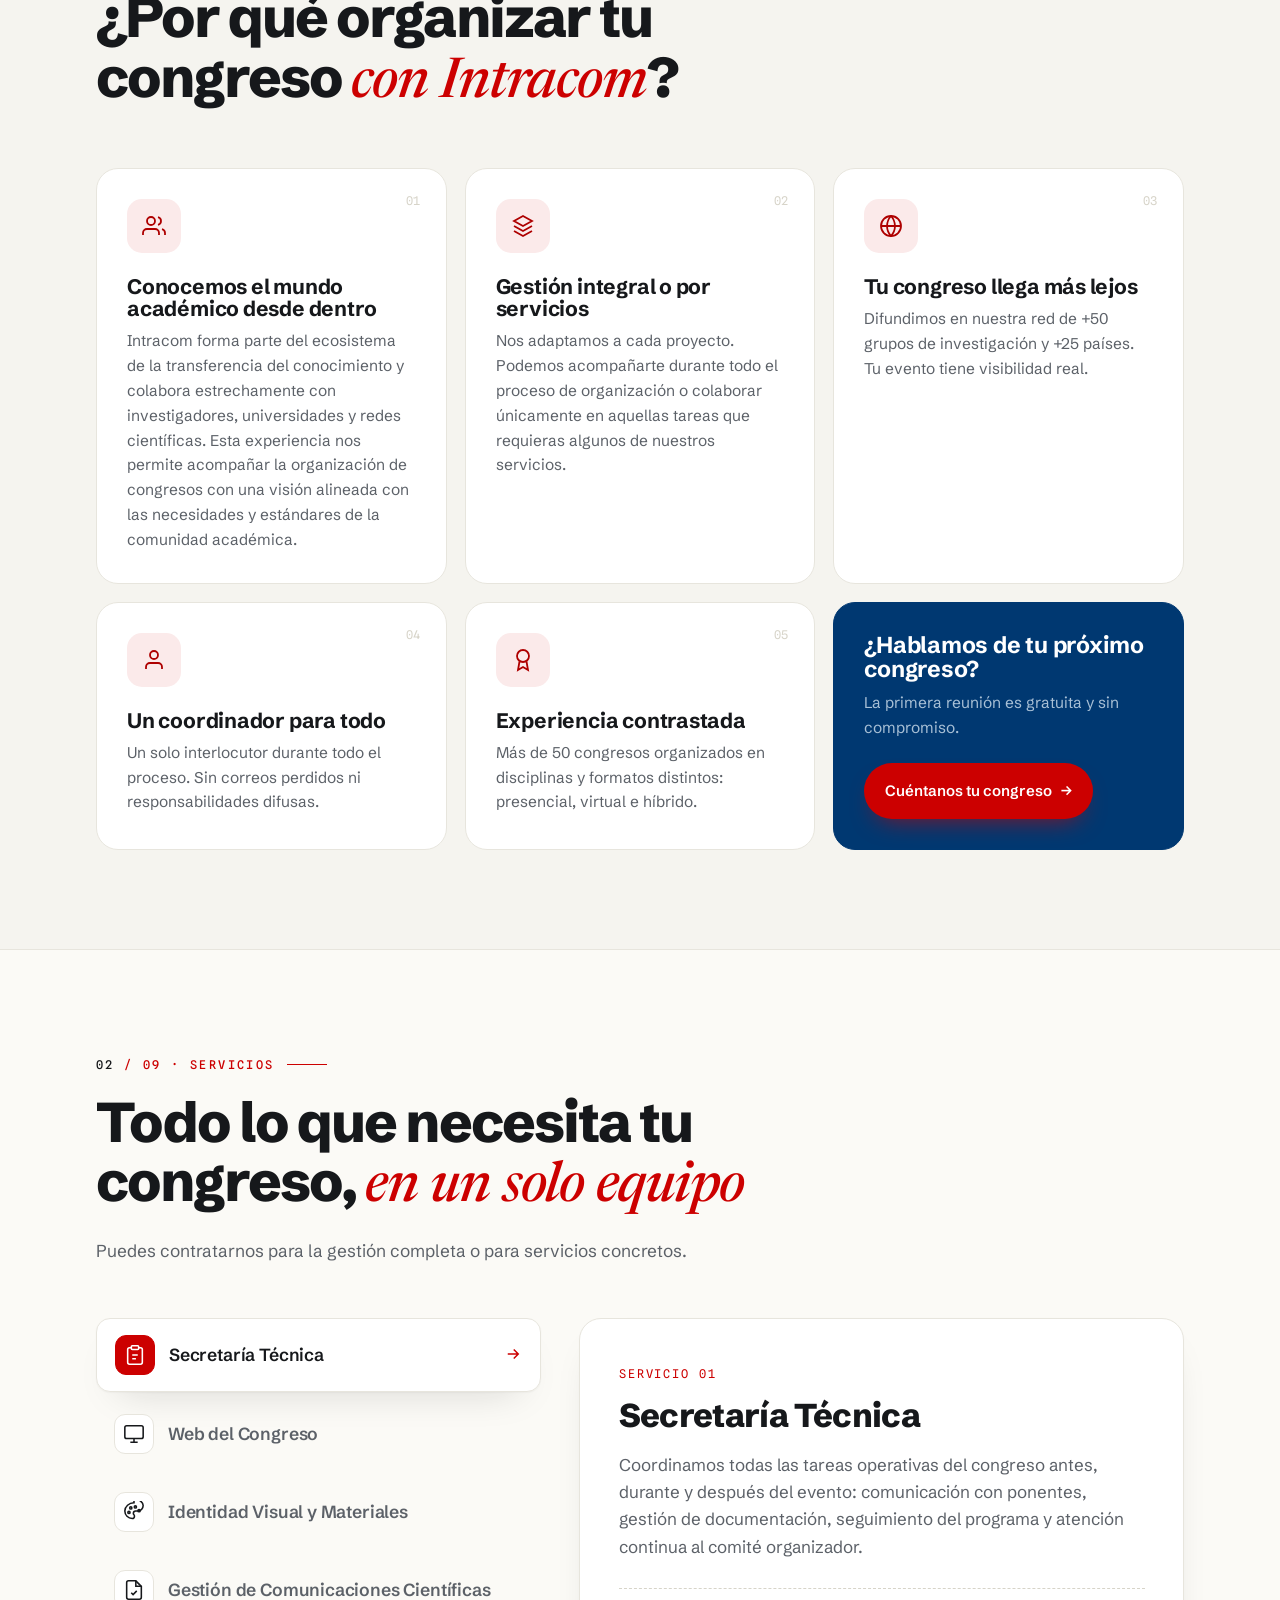
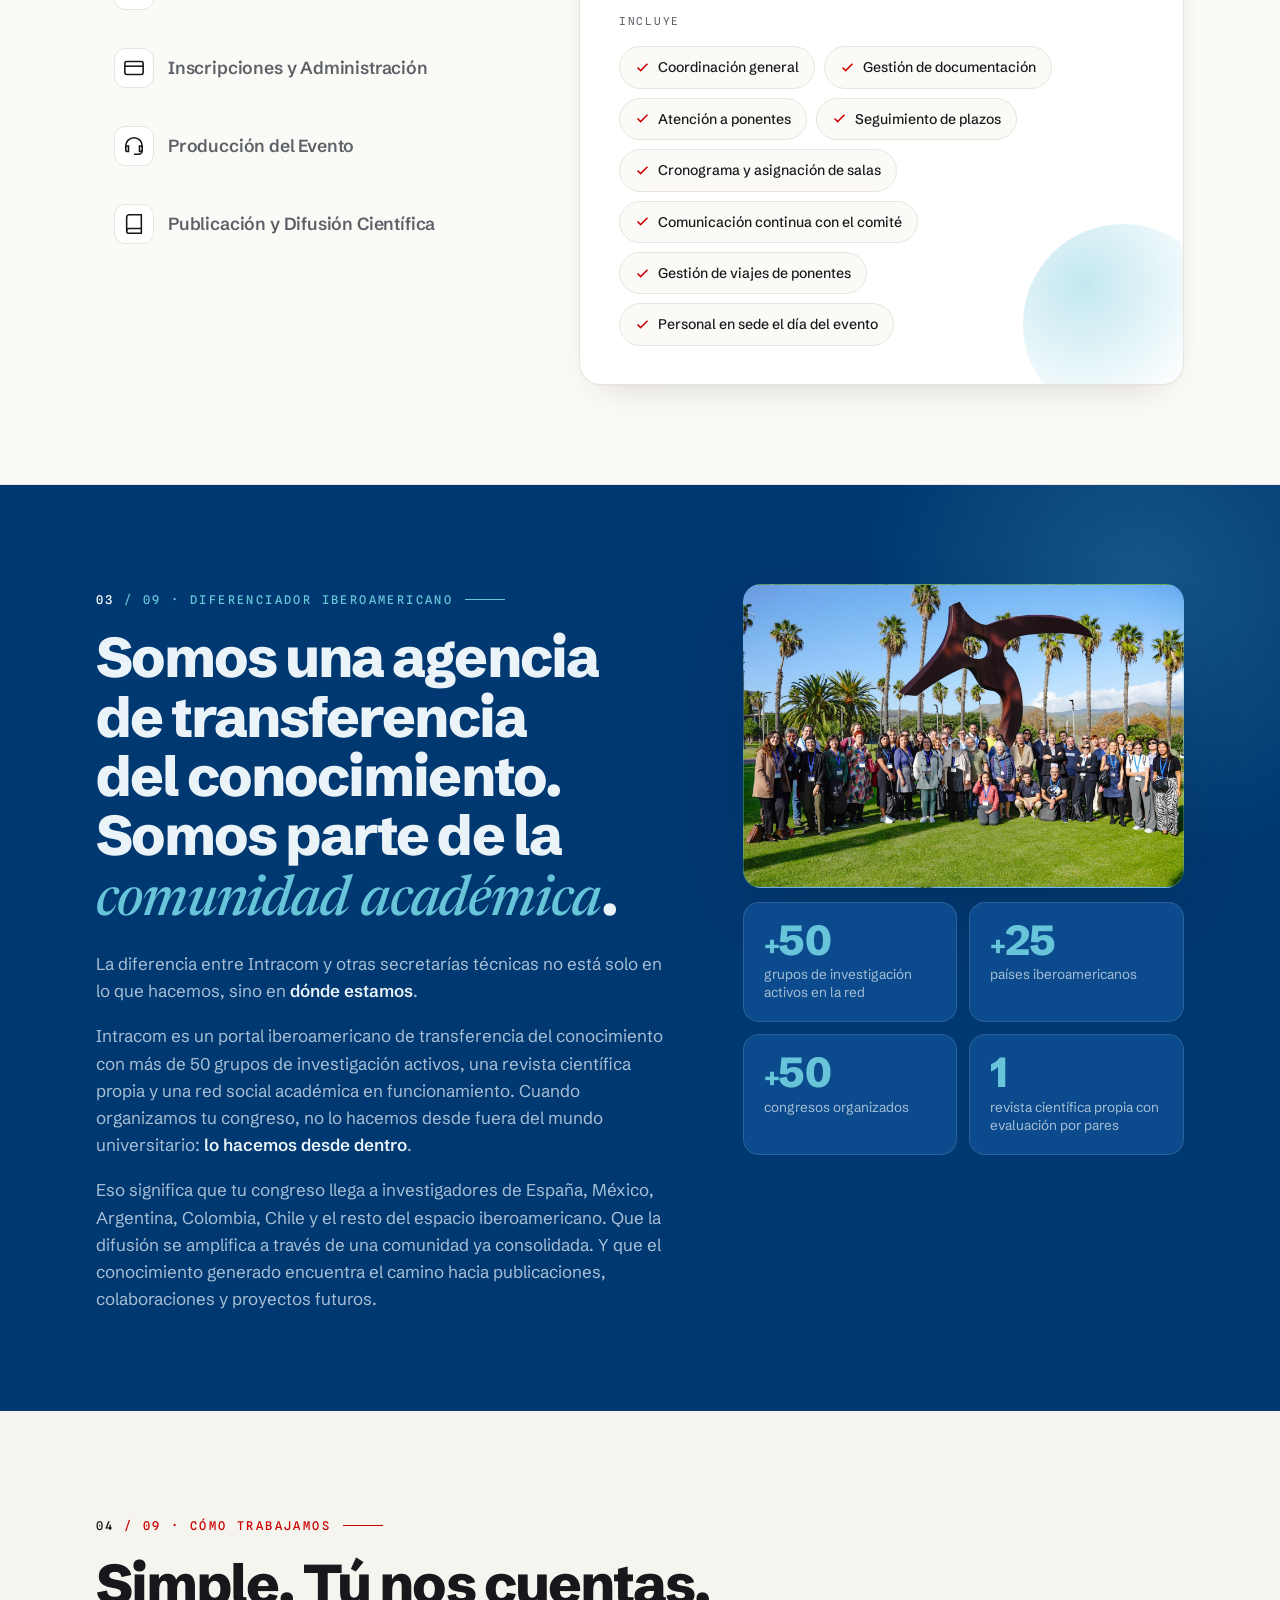
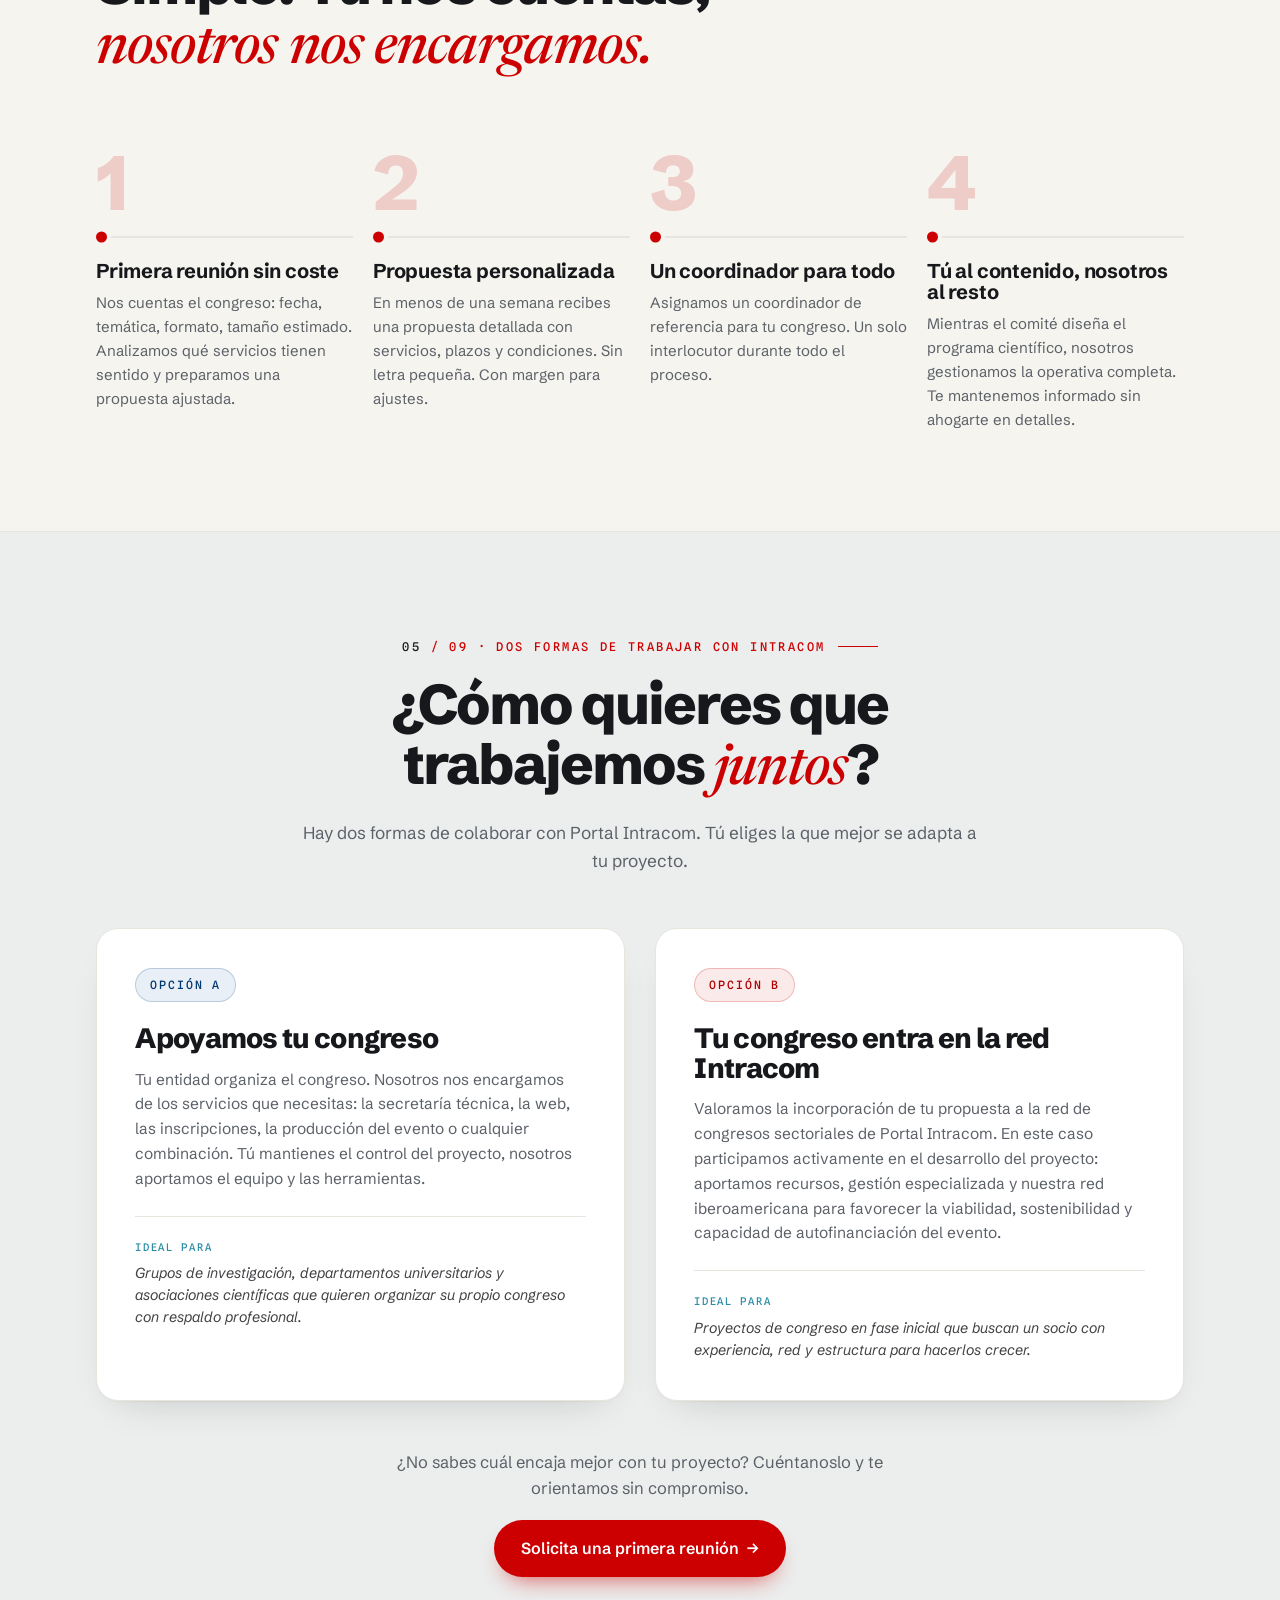
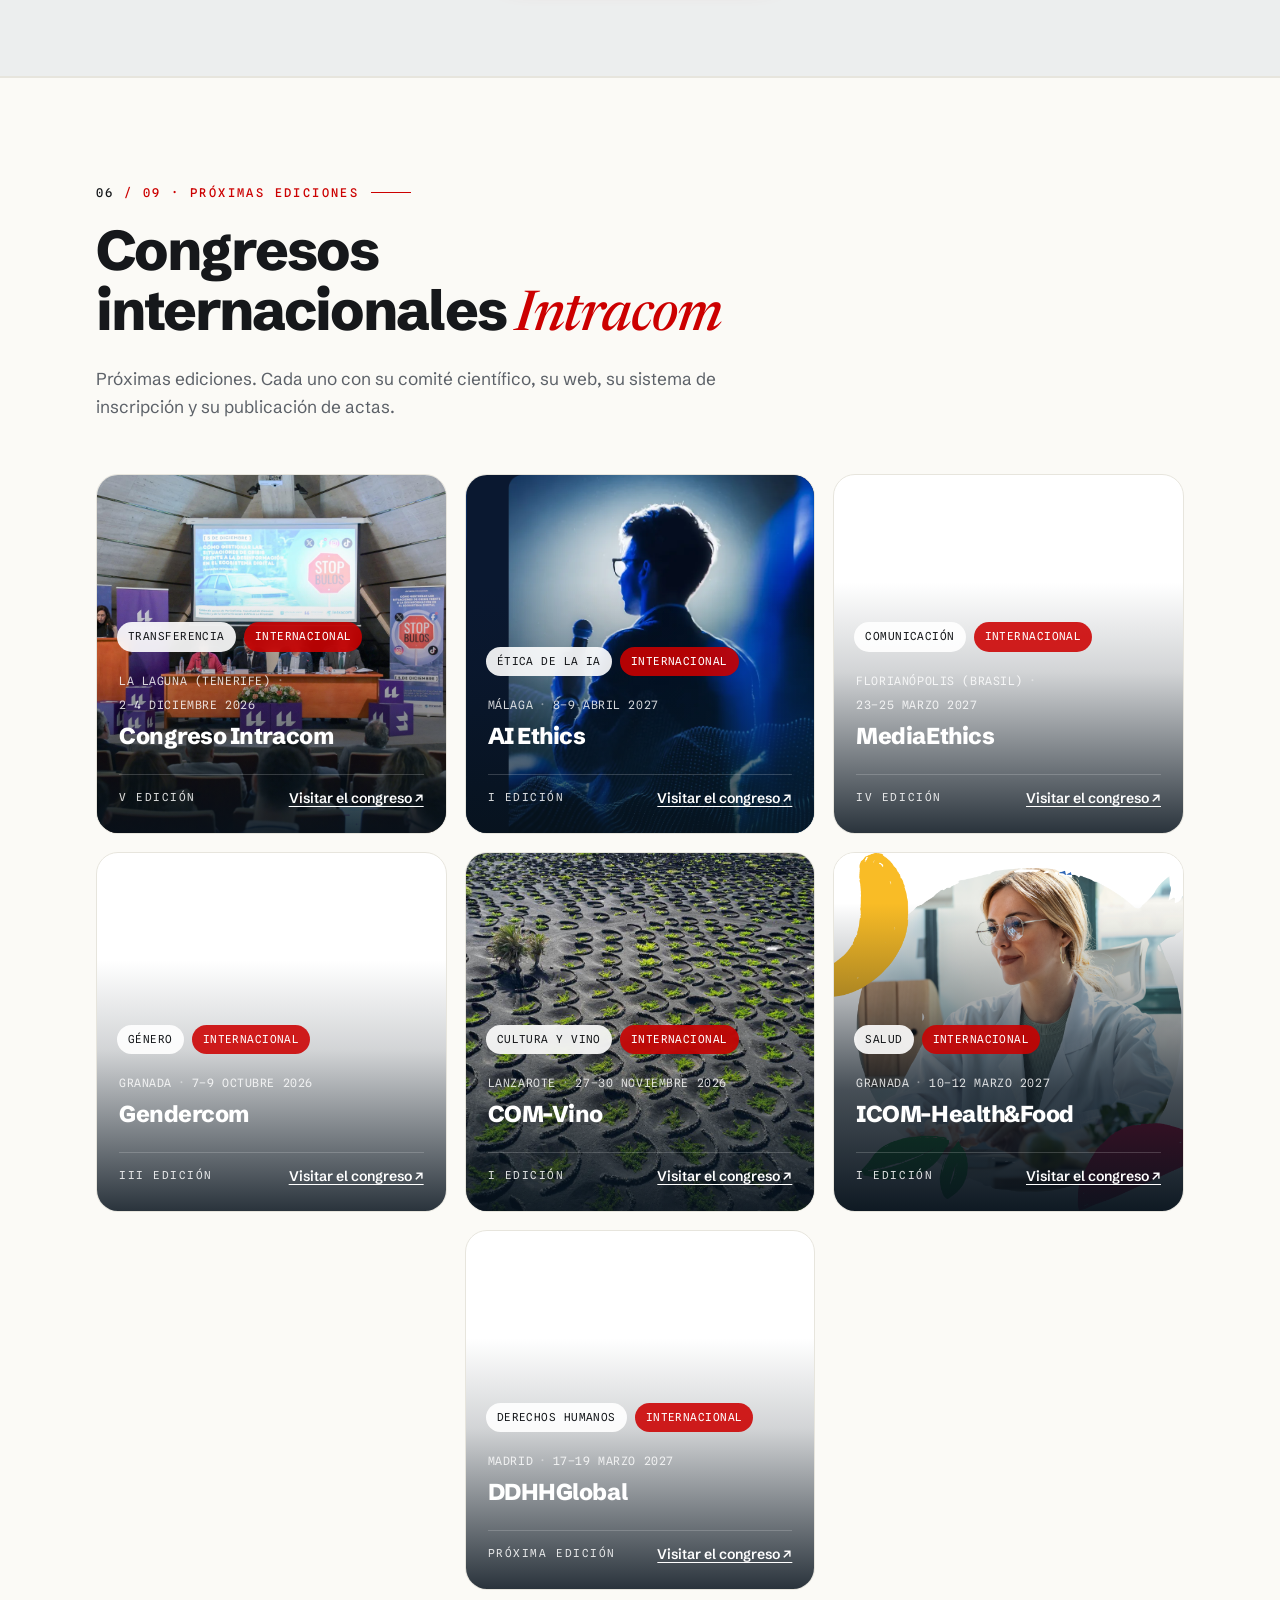
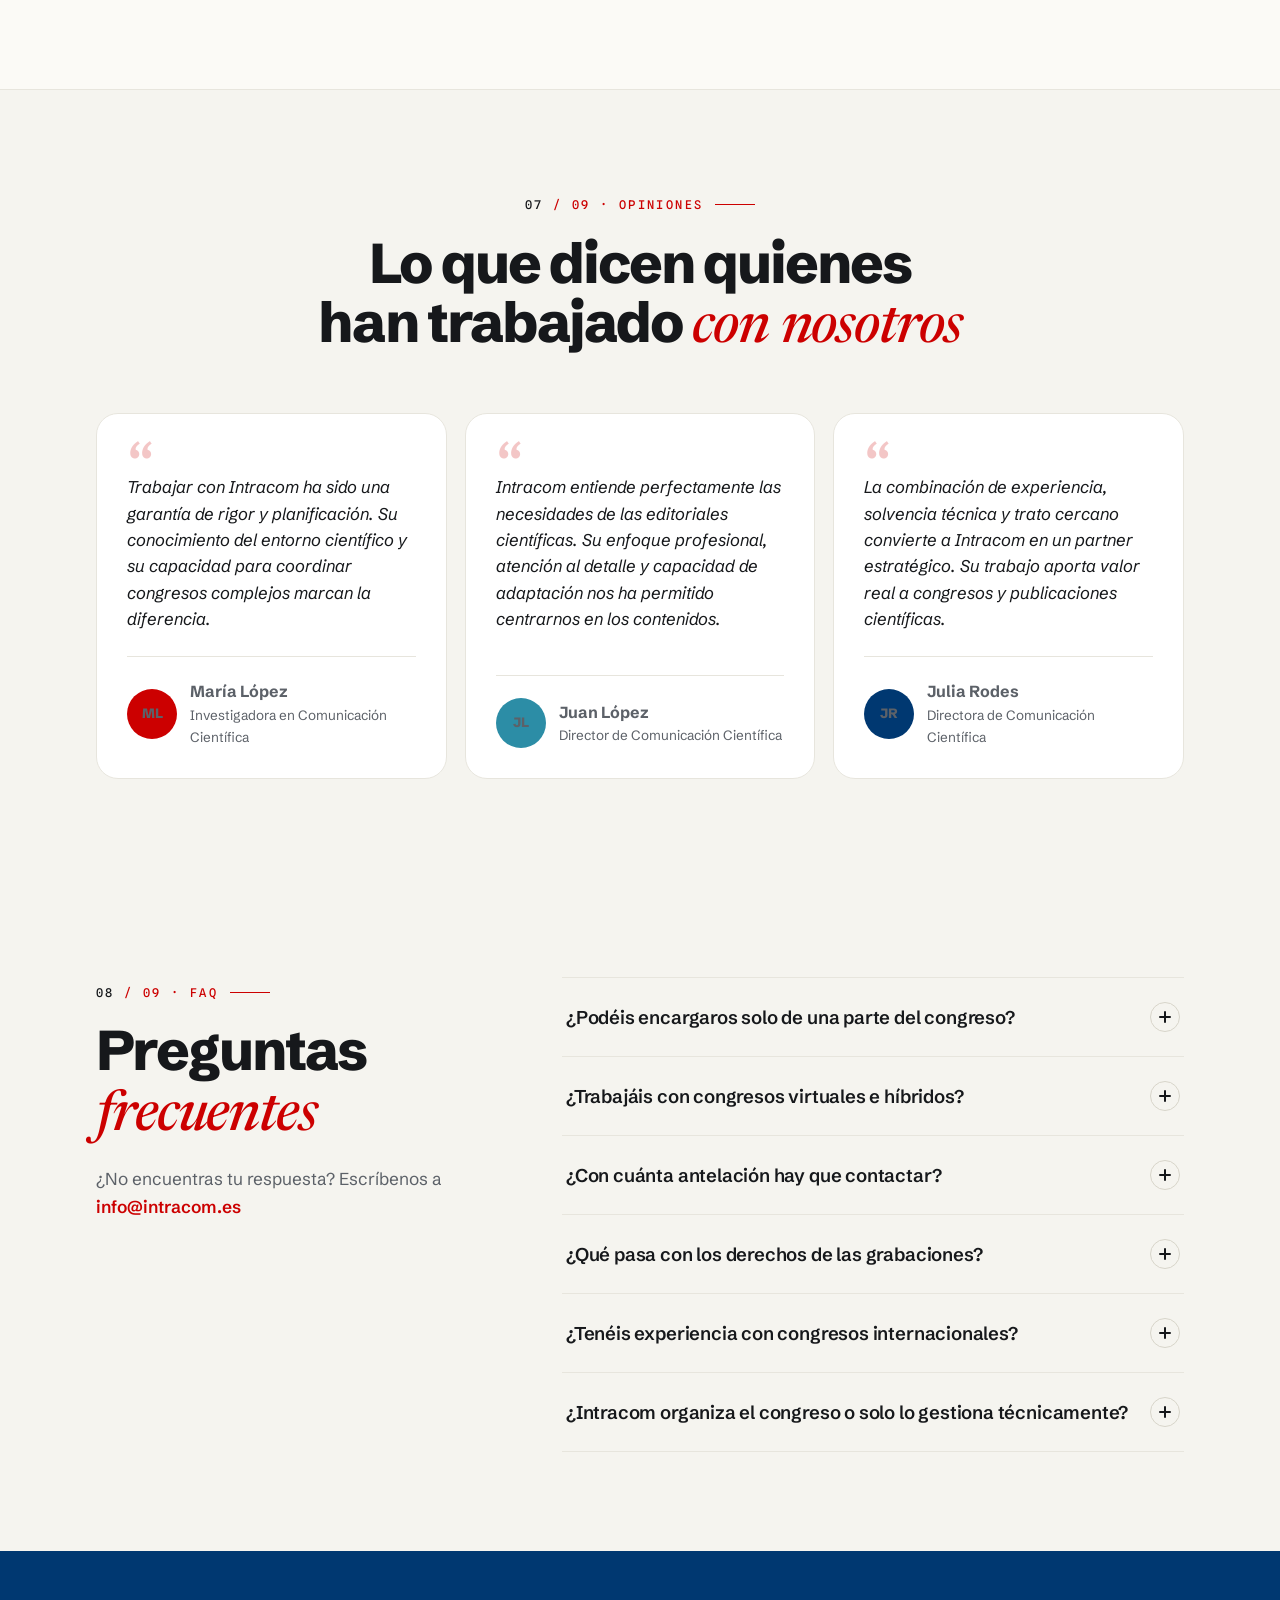
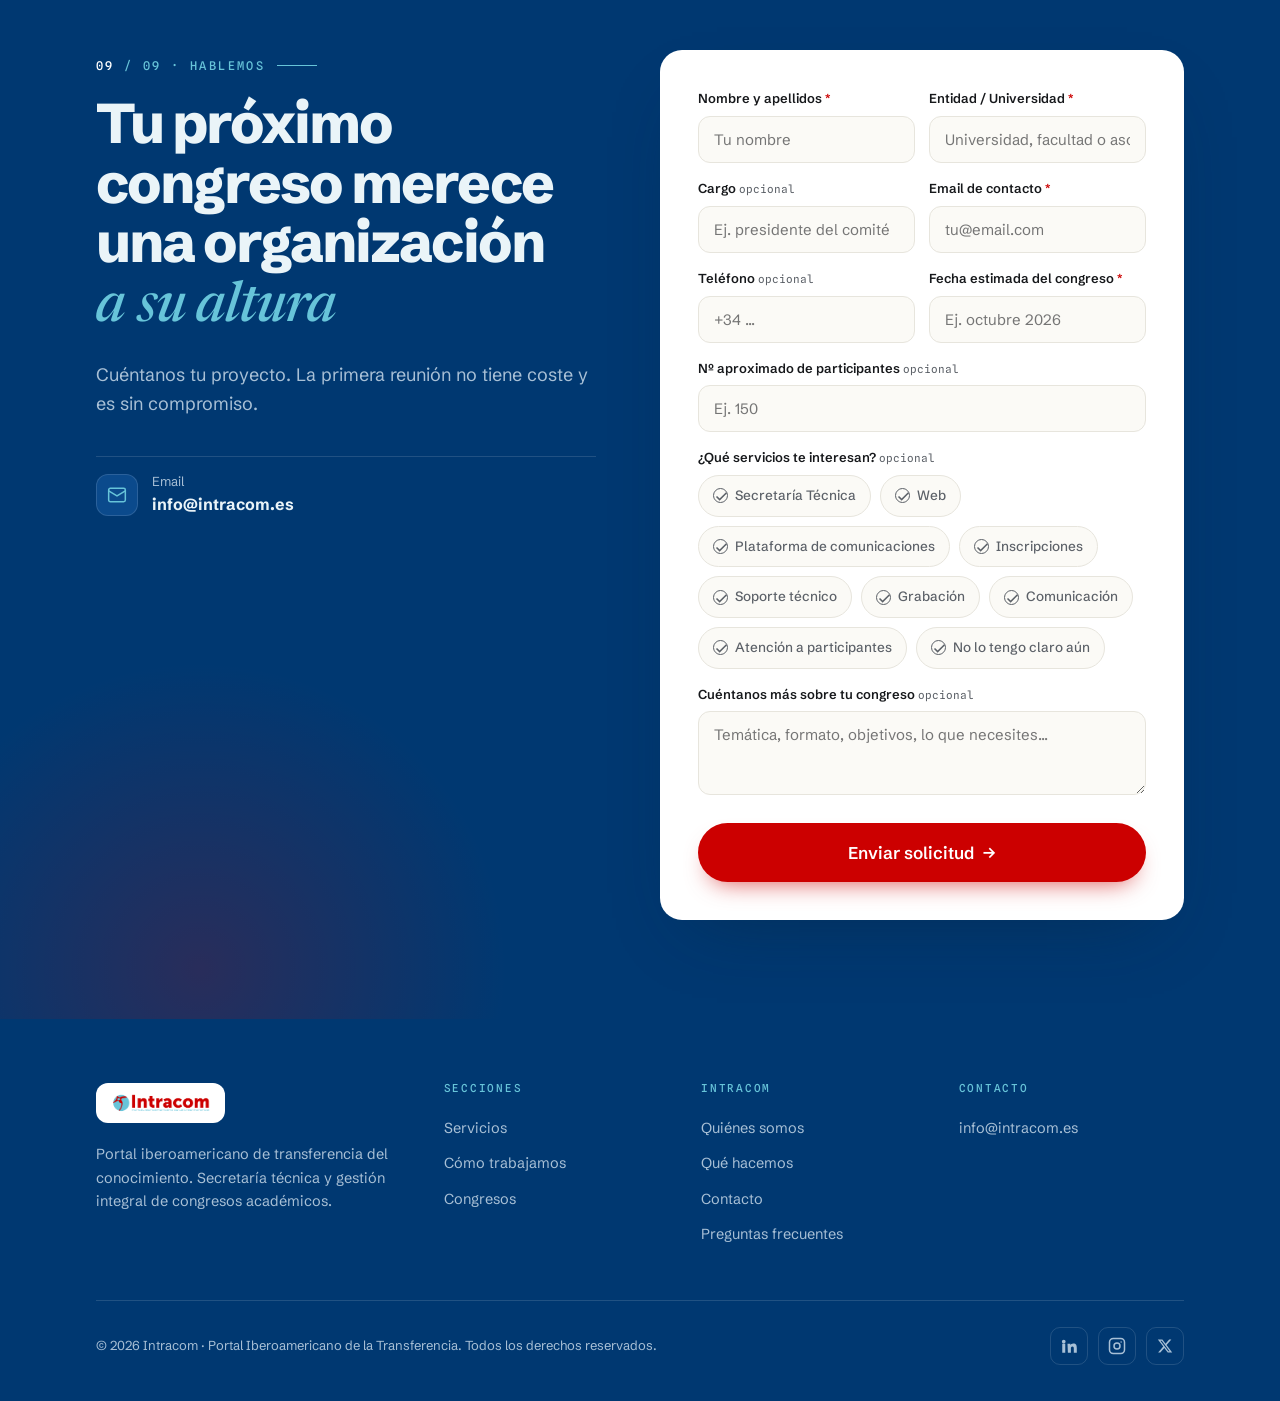
==== commit a30b3474: "Etiqueta de Google Ads y conversión al enviar el formulario Co-Authored-By: Claude Opus 5.5 <noreply" ====
--- a/index.html
+++ b/index.html
@@ -2,6 +2,14 @@
 <html lang="es" data-theme="light">
 <head>
   <meta charset="utf-8">
+<!-- Google tag (gtag.js) -->
+<script async src="https://www.googletagmanager.com/gtag/js?id=AW-18495630635"></script>
+<script>
+  window.dataLayer = window.dataLayer || [];
+  function gtag(){dataLayer.push(arguments);}
+  gtag('js', new Date());
+  gtag('config', 'AW-18495630635');
+</script>
   <title>Intracom Congresos · Secretaría técnica para congresos académicos</title>
   <meta name="description" content="Secretaría técnica para congresos académicos: inscripciones y pagos, plataforma de comunicaciones, web del congreso y difusión en la red iberoamericana.">
   <link rel="canonical" href="https://congresos.portalintracom.com/">
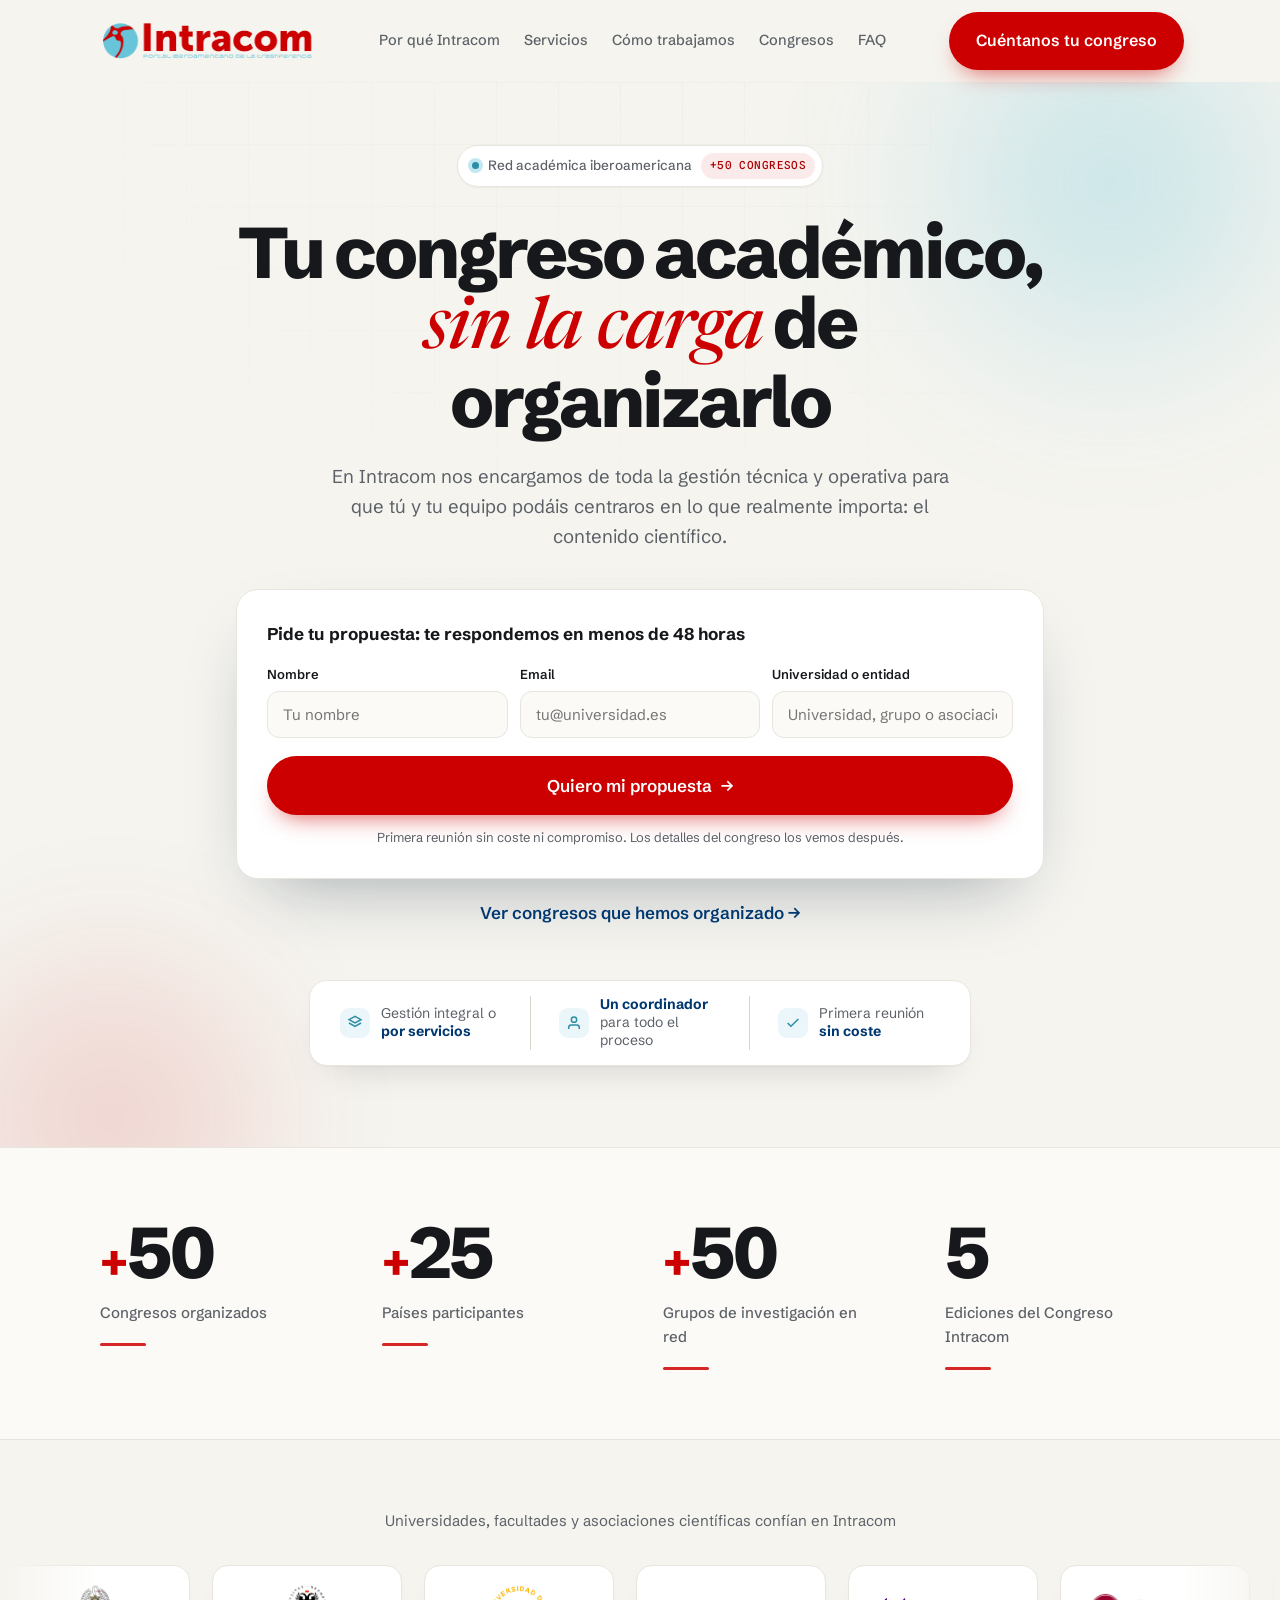
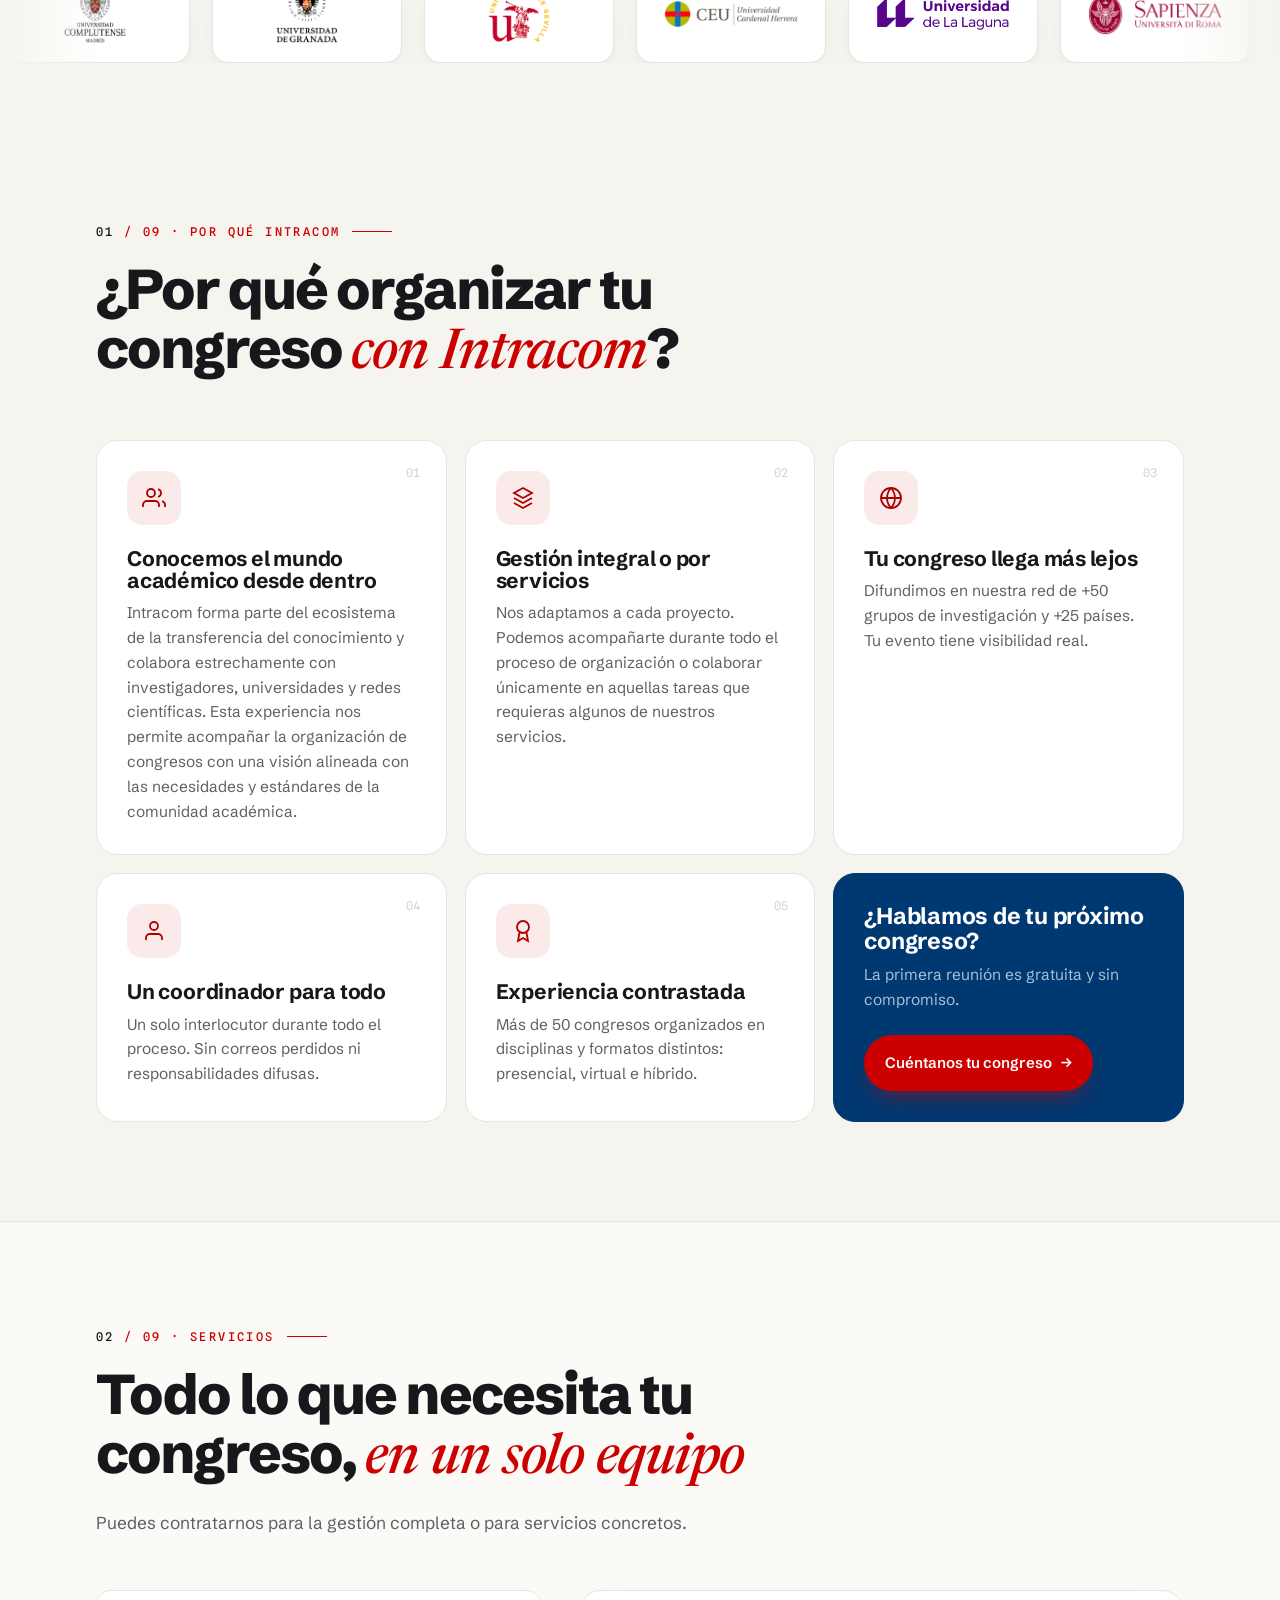
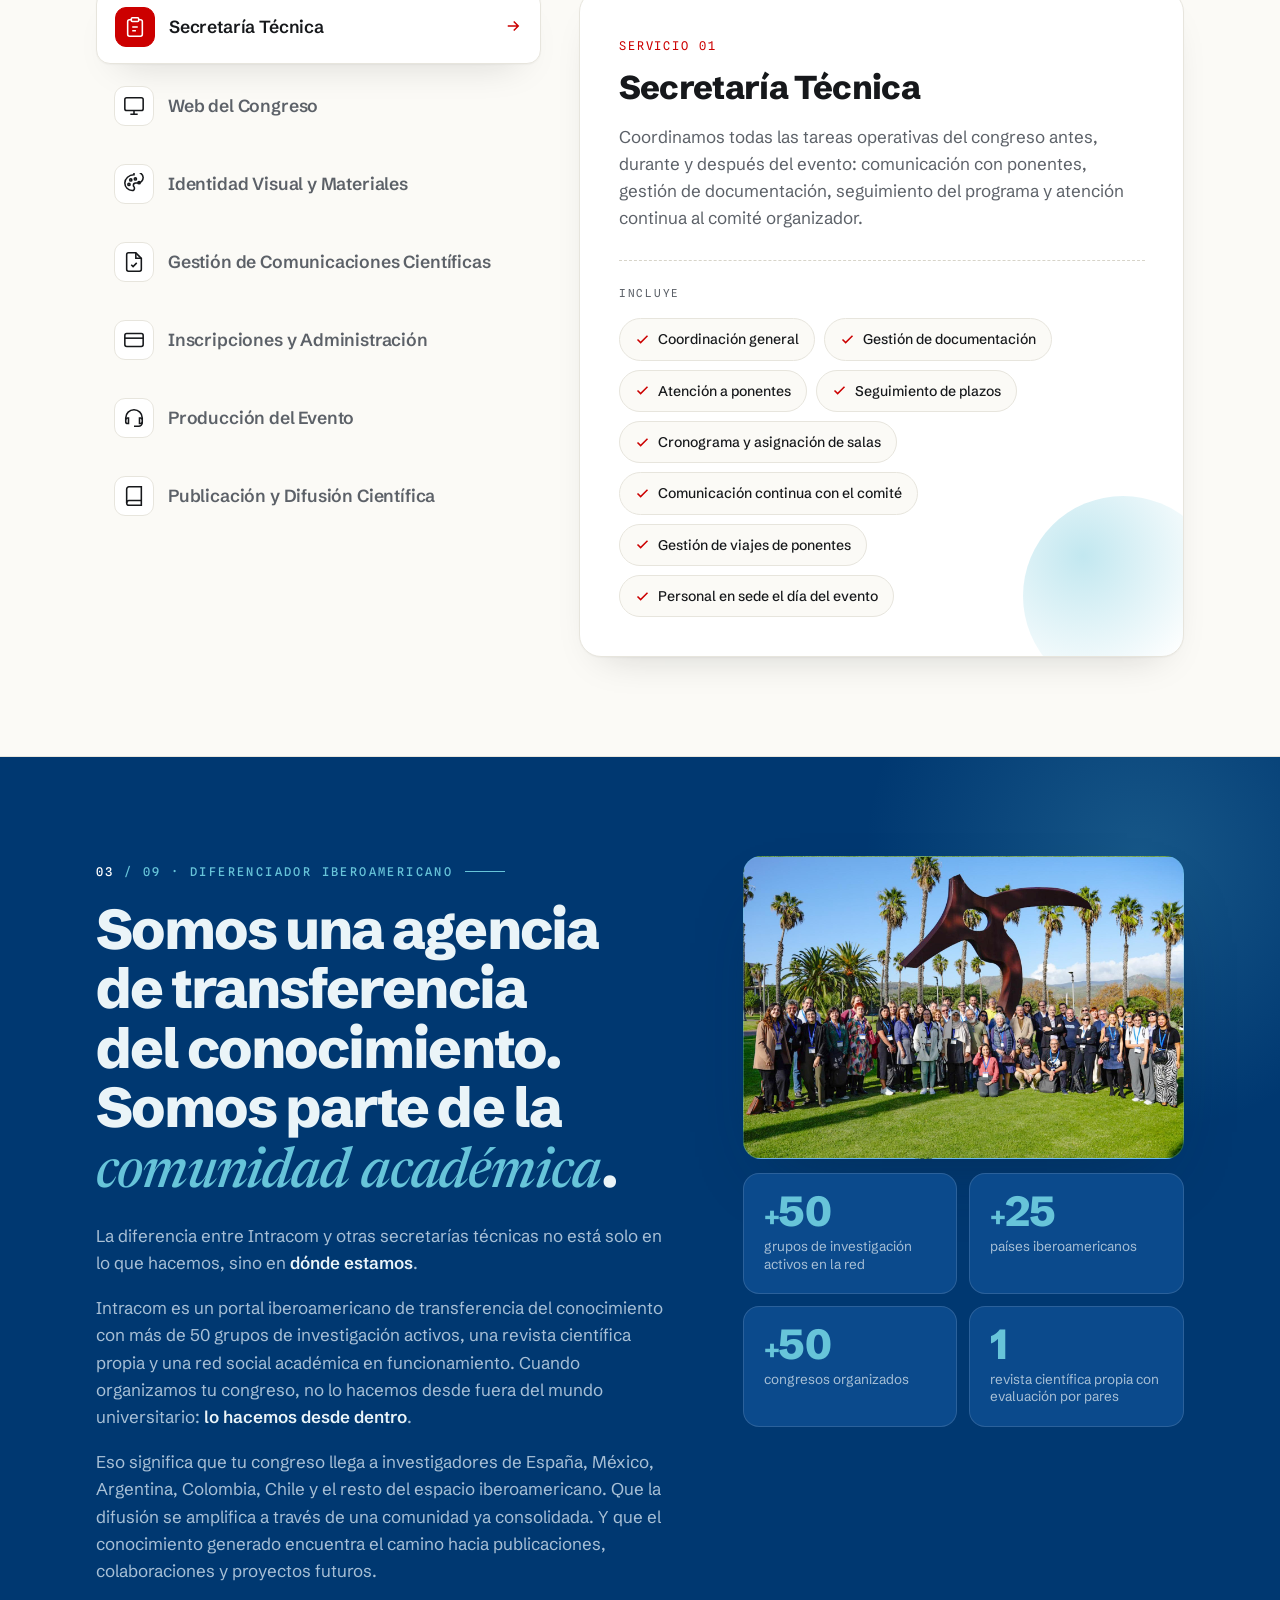
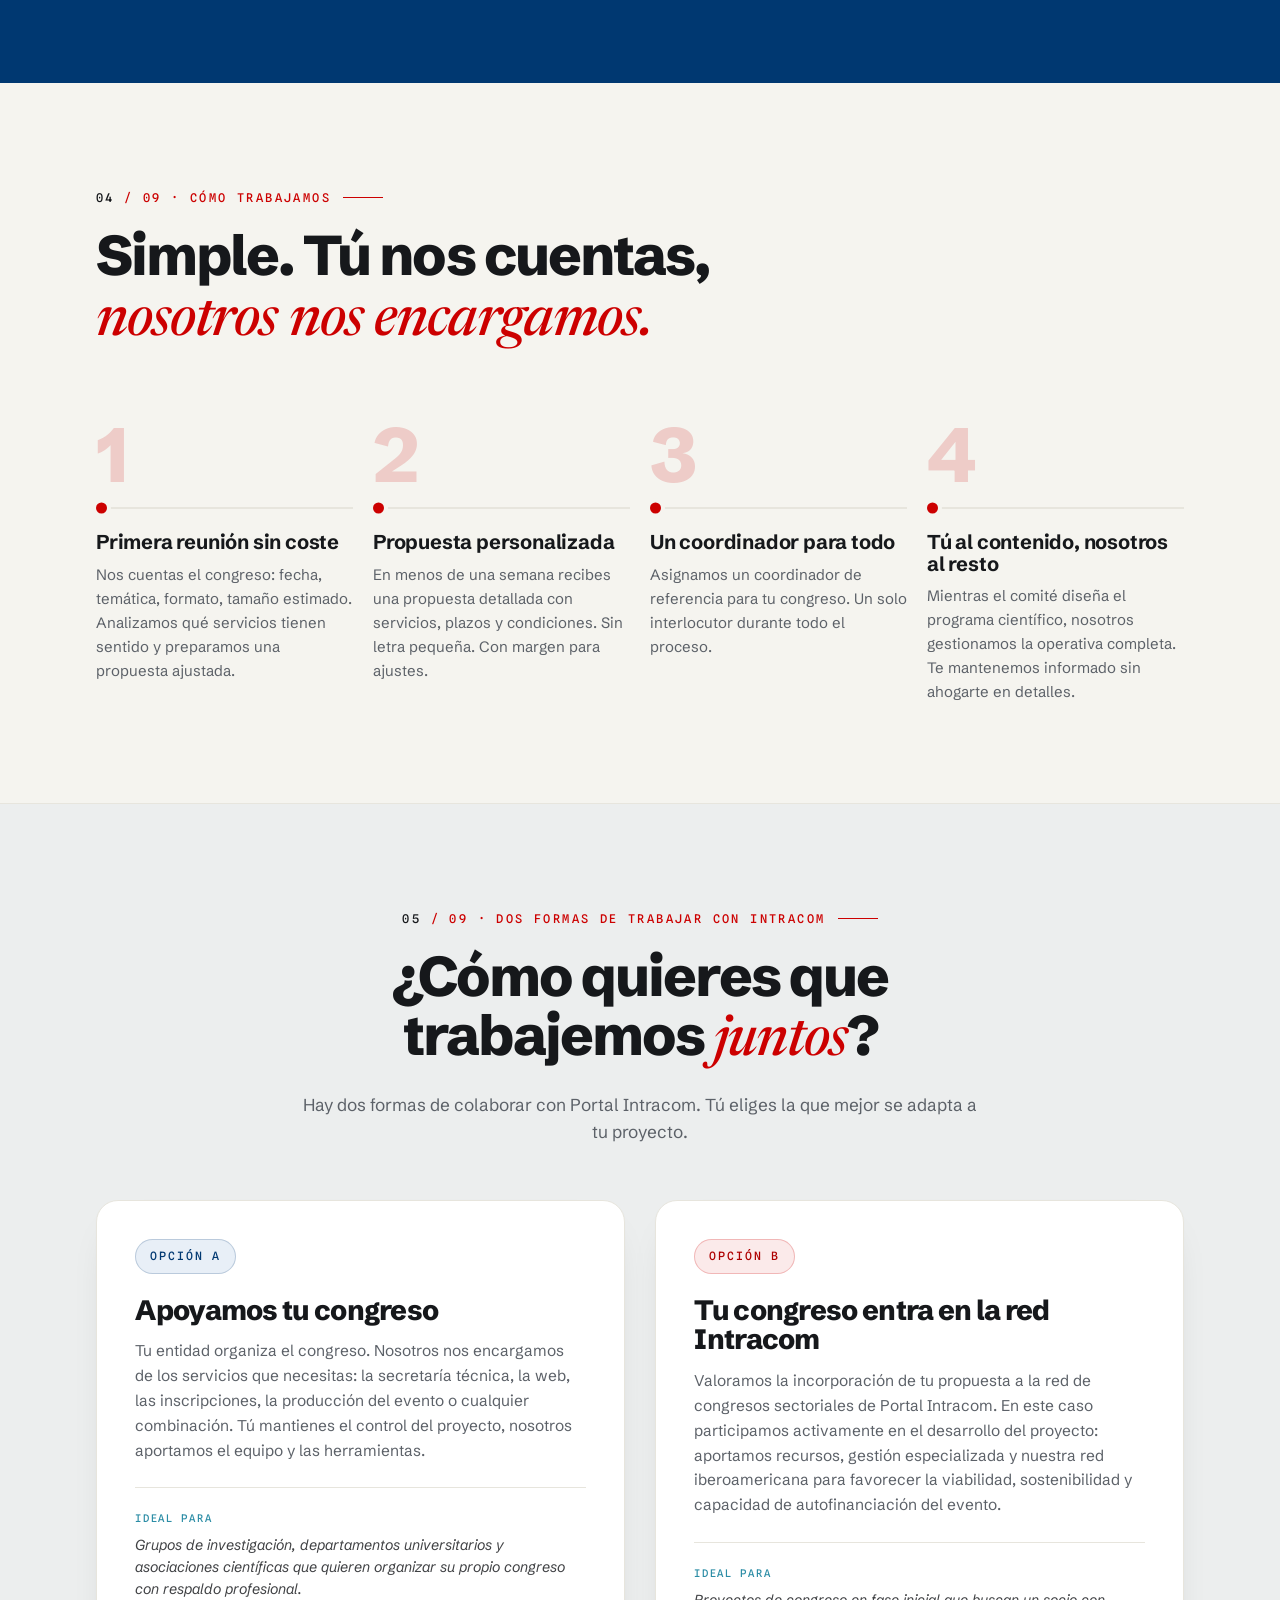
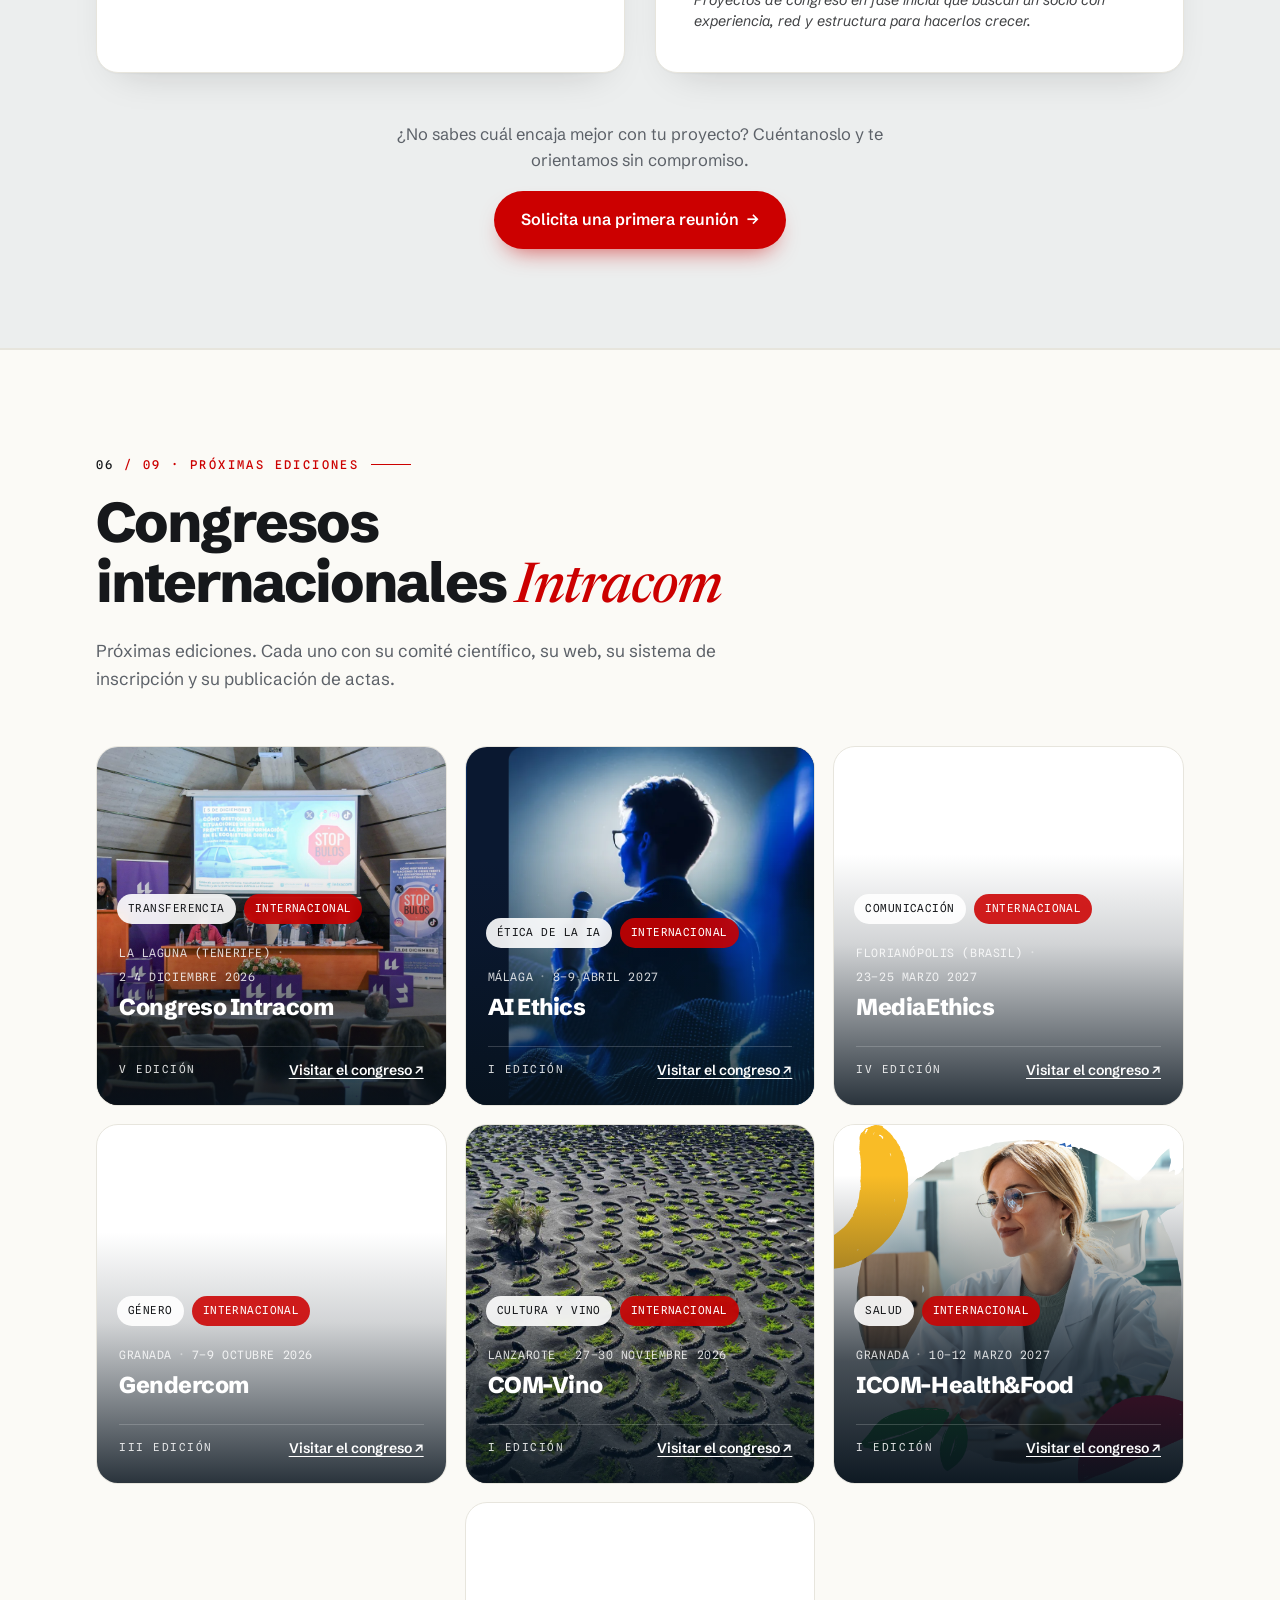
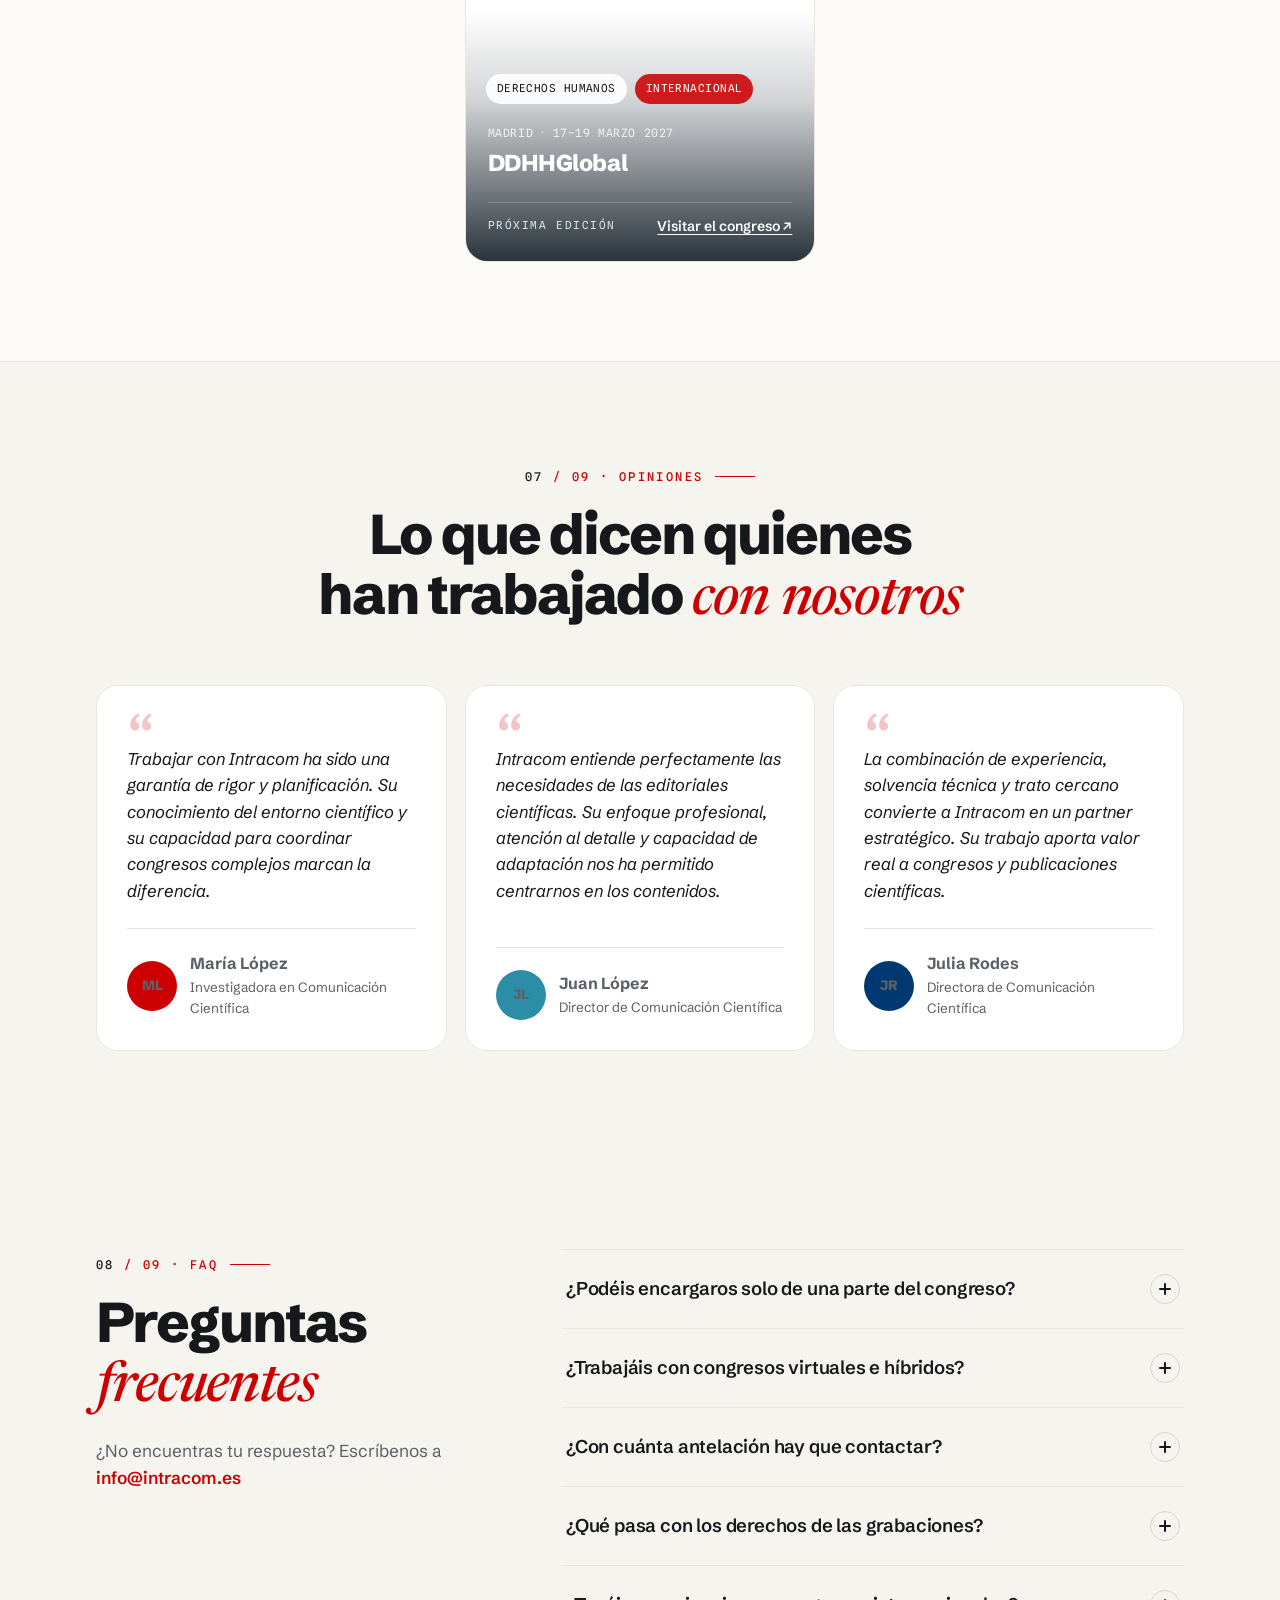
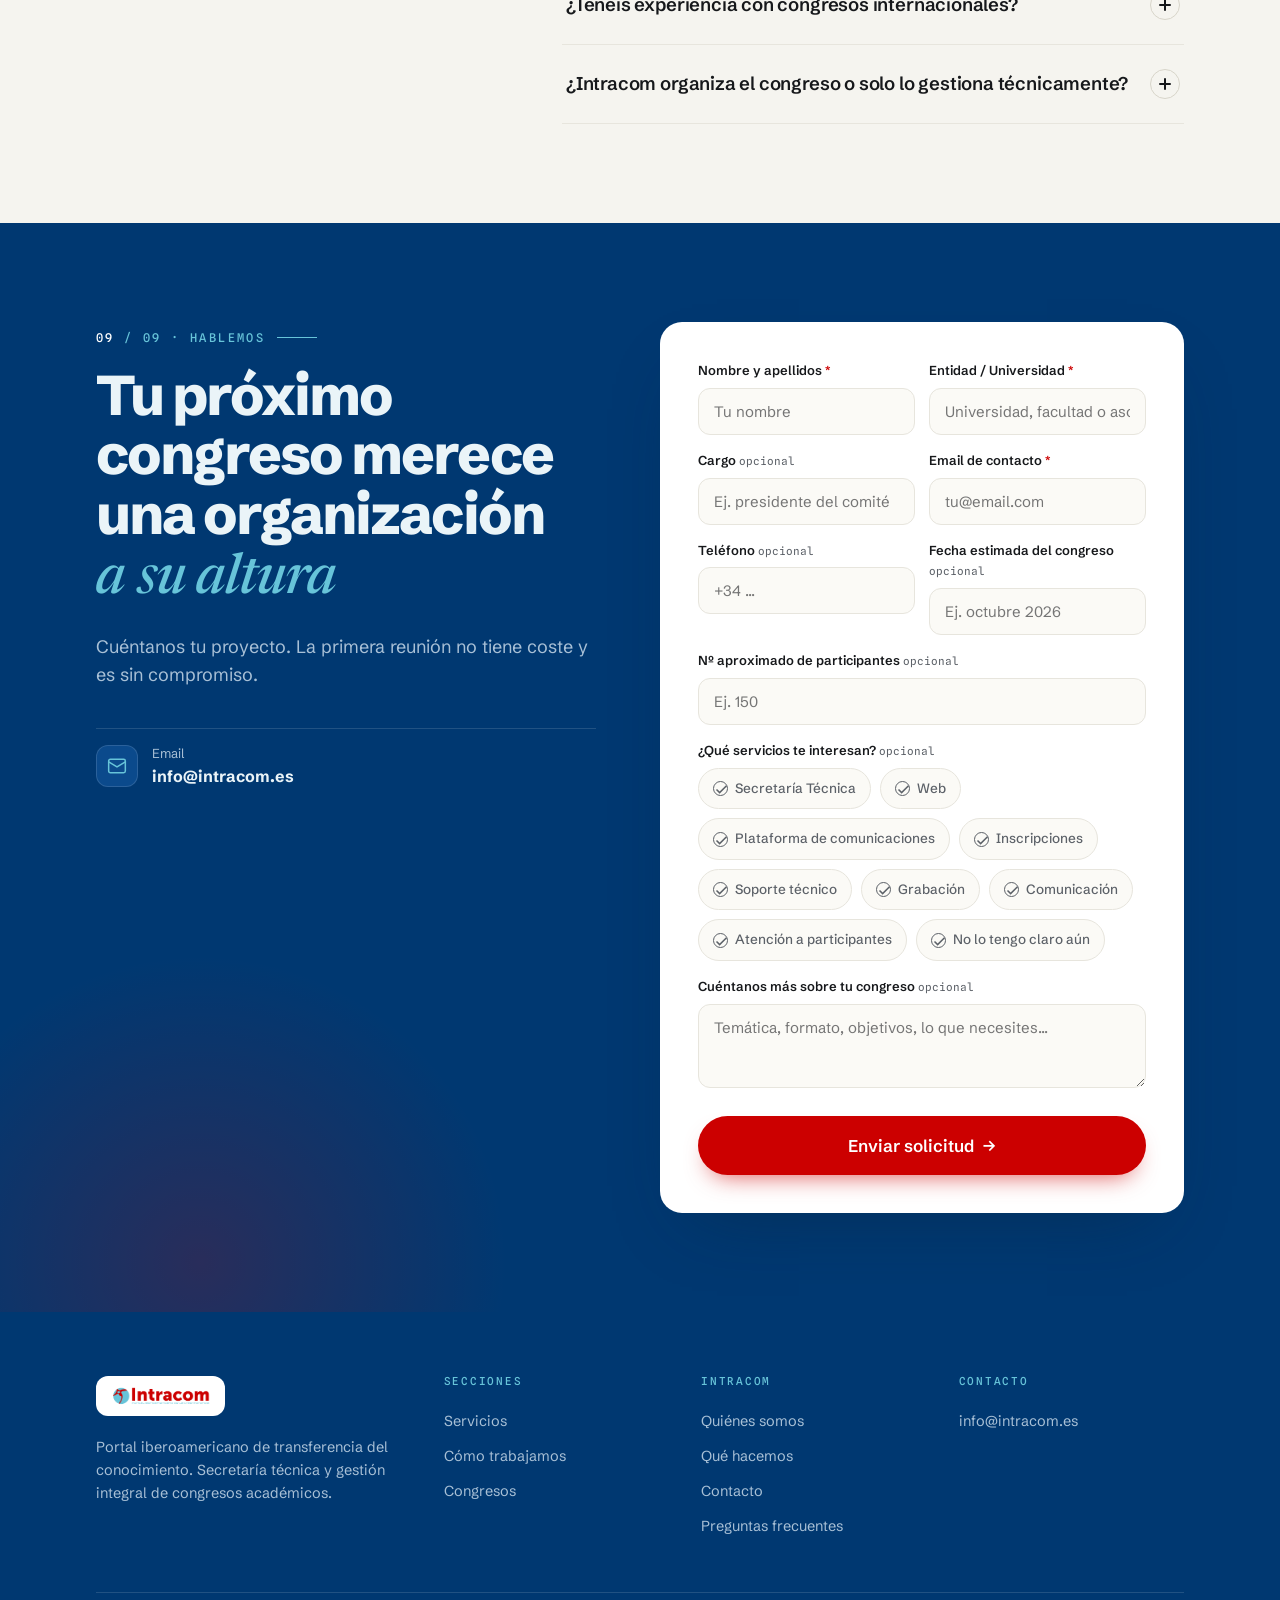
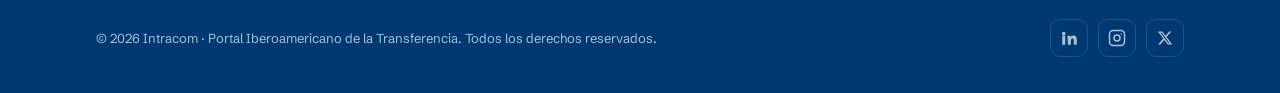
==== commit f0159f58: "Formulario corto arriba en la portada y fecha opcional en el completo Co-Authored-By: Claude Opus 5." ====
--- a/index.html
+++ b/index.html
@@ -75,9 +75,36 @@
       </span>
       <h1 class="hero-title reveal" data-d="1">Tu congreso académico, <em class="hl">sin la carga</em> de organizarlo</h1>
       <p class="hero-sub reveal" data-d="2">En Intracom nos encargamos de toda la gestión técnica y operativa para que tú y tu equipo podáis centraros en lo que realmente importa: el contenido científico.</p>
-      <div class="hero-actions reveal" data-d="3">
-        <a href="#contacto" class="btn btn-primary btn-lg">Cuéntanos tu congreso <span class="arr">→</span></a>
-        <a href="#portfolio" class="btn btn-ghost btn-lg">Ver congresos que hemos organizado</a>
+      <div class="hero-lead reveal" data-d="3">
+        <form class="hero-form lead-form" id="heroForm" data-ok="#heroFormOk" novalidate>
+          <input type="hidden" name="access_key" value="b88f1022-d00f-4627-b86e-79ca6d6e02b6">
+          <input type="hidden" name="subject" value="Nueva solicitud de congreso (formulario corto) — Intracom Congresos">
+          <input type="hidden" name="from_name" value="Intracom Congresos Web">
+          <input type="hidden" name="Origen" value="Formulario corto de la portada">
+          <p class="hero-form-title">Pide tu propuesta: te respondemos en menos de 48 horas</p>
+          <div class="hero-form-fields">
+            <div class="field">
+              <label for="h-name">Nombre</label>
+              <input id="h-name" name="Nombre y apellidos" type="text" autocomplete="name" data-required placeholder="Tu nombre">
+            </div>
+            <div class="field">
+              <label for="h-email">Email</label>
+              <input id="h-email" name="email" type="email" autocomplete="email" data-required placeholder="tu@universidad.es">
+            </div>
+            <div class="field">
+              <label for="h-entity">Universidad o entidad</label>
+              <input id="h-entity" name="Entidad o Universidad" type="text" autocomplete="organization" data-required placeholder="Universidad, grupo o asociación">
+            </div>
+          </div>
+          <button type="submit" class="btn btn-primary btn-lg form-submit">Quiero mi propuesta <span class="arr">→</span></button>
+          <p class="hero-form-note">Primera reunión sin coste ni compromiso. Los detalles del congreso los vemos después.</p>
+        </form>
+        <div class="form-ok hero-form-ok" id="heroFormOk">
+          <div class="ok-ic"><svg width="32" height="32" viewBox="0 0 24 24" fill="none" stroke="currentColor" stroke-width="2"><path d="M20 6 9 17l-5-5"/></svg></div>
+          <h3>¡Solicitud enviada!</h3>
+          <p>Gracias por contar con Intracom. Te escribiremos en menos de 48 horas para concertar la primera reunión, sin coste y sin compromiso.</p>
+        </div>
+        <a href="#portfolio" class="hero-more">Ver congresos que hemos organizado <span class="arr">→</span></a>
       </div>
     </div>
     <!-- proof bar (centered layout) -->
@@ -355,7 +382,7 @@
       </div>
 
       <div class="reveal" data-d="1">
-        <form class="form-card" id="contactForm" novalidate>
+        <form class="form-card lead-form" id="contactForm" data-ok="#formOk" novalidate>
           <input type="hidden" name="access_key" value="b88f1022-d00f-4627-b86e-79ca6d6e02b6">
           <input type="hidden" name="subject" value="Nueva solicitud de congreso — Intracom Congresos">
           <input type="hidden" name="from_name" value="Intracom Congresos Web">
@@ -386,8 +413,8 @@
               <input id="f-phone" name="Teléfono" type="tel" placeholder="+34 ...">
             </div>
             <div class="field">
-              <label for="f-date">Fecha estimada del congreso <span class="req">*</span></label>
-              <input id="f-date" name="Fecha estimada" type="text" data-required placeholder="Ej. octubre 2026" onfocus="this.type='month'" onblur="if(!this.value)this.type='text'">
+              <label for="f-date">Fecha estimada del congreso <span class="opt">opcional</span></label>
+              <input id="f-date" name="Fecha estimada" type="text" placeholder="Ej. octubre 2026" onfocus="this.type='month'" onblur="if(!this.value)this.type='text'">
             </div>
           </div>
           <div class="field full">
--- a/styles.css
+++ b/styles.css
@@ -198,6 +198,17 @@
 .hero[data-layout="centered"] .hero-side-visual{display:none}
 
 /* hero proof bar (centered) */
+/* formulario corto de la portada */
+.hero-lead{width:100%;max-width:820px;margin-top:38px;display:flex;flex-direction:column;align-items:center}
+.hero-form{width:100%;background:var(--surface);border:1px solid var(--border);border-radius:var(--radius);padding:clamp(20px,2.6vw,30px);box-shadow:var(--shadow-lg);text-align:left}
+.hero-form-title{font-weight:700;font-size:17px;color:var(--ink);margin:0 0 16px}
+.hero-form-fields{display:grid;grid-template-columns:repeat(3,1fr);gap:12px}
+.hero-form .field{margin-bottom:12px}
+.hero-form-note{font-size:13px;color:var(--muted);margin:12px 0 0;text-align:center}
+.hero-form-ok{width:100%;background:var(--surface);border:1px solid var(--border);border-radius:var(--radius);box-shadow:var(--shadow-lg)}
+.hero-more{margin-top:20px;font-weight:600;color:var(--blue);text-decoration:none}
+.hero-more:hover{color:var(--accent)}
+@media (max-width:760px){.hero-form-fields{grid-template-columns:1fr;gap:0}}
 .hero-proof{display:inline-flex;align-items:stretch;gap:clamp(14px,2.6vw,28px);background:var(--surface);border:1px solid var(--border);border-radius:18px;padding:15px clamp(20px,3vw,30px);box-shadow:var(--shadow)}
 .hero-proof .hp-item{display:flex;align-items:center;gap:11px;text-align:left;font-size:14px;color:var(--muted);line-height:1.28;max-width:18ch}
 .hero-proof .hp-item .hp-ic{width:30px;height:30px;border-radius:9px;display:grid;place-items:center;background:var(--sky-50);color:var(--sky-deep);flex-shrink:0}
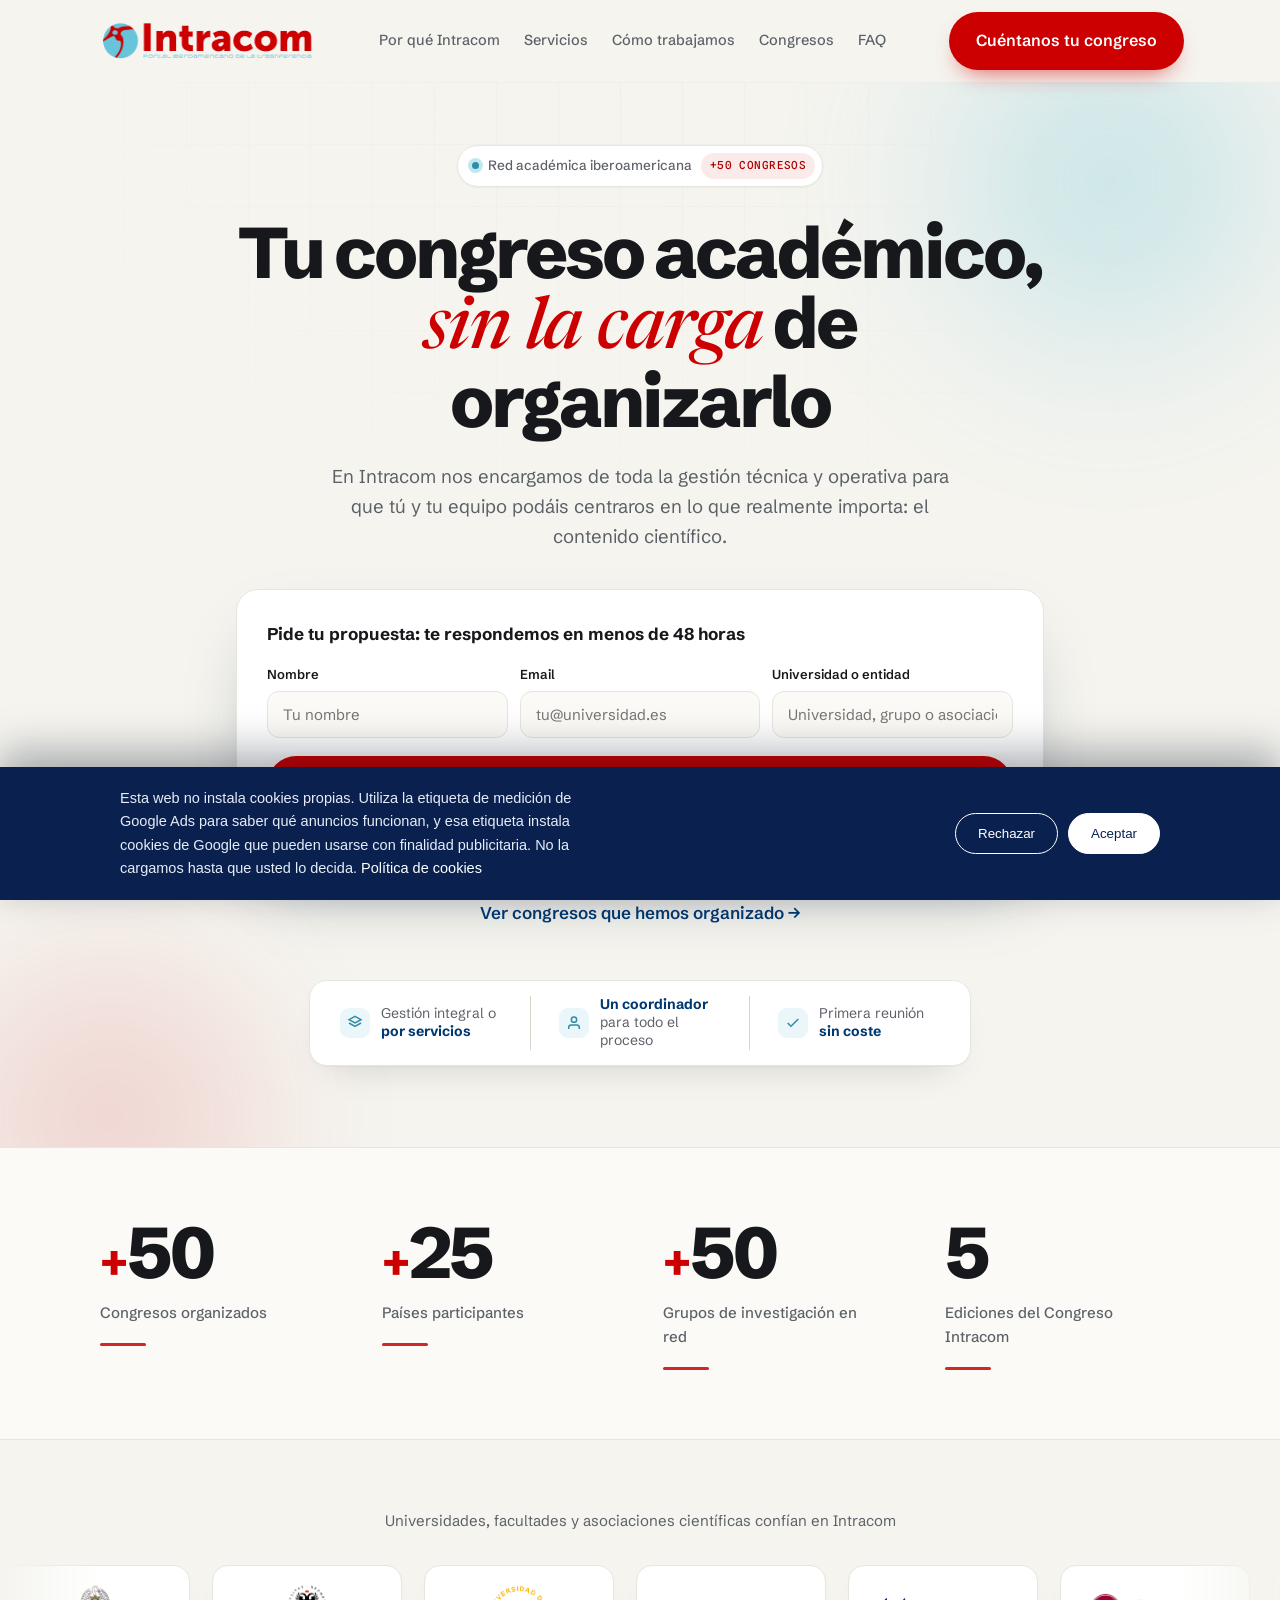
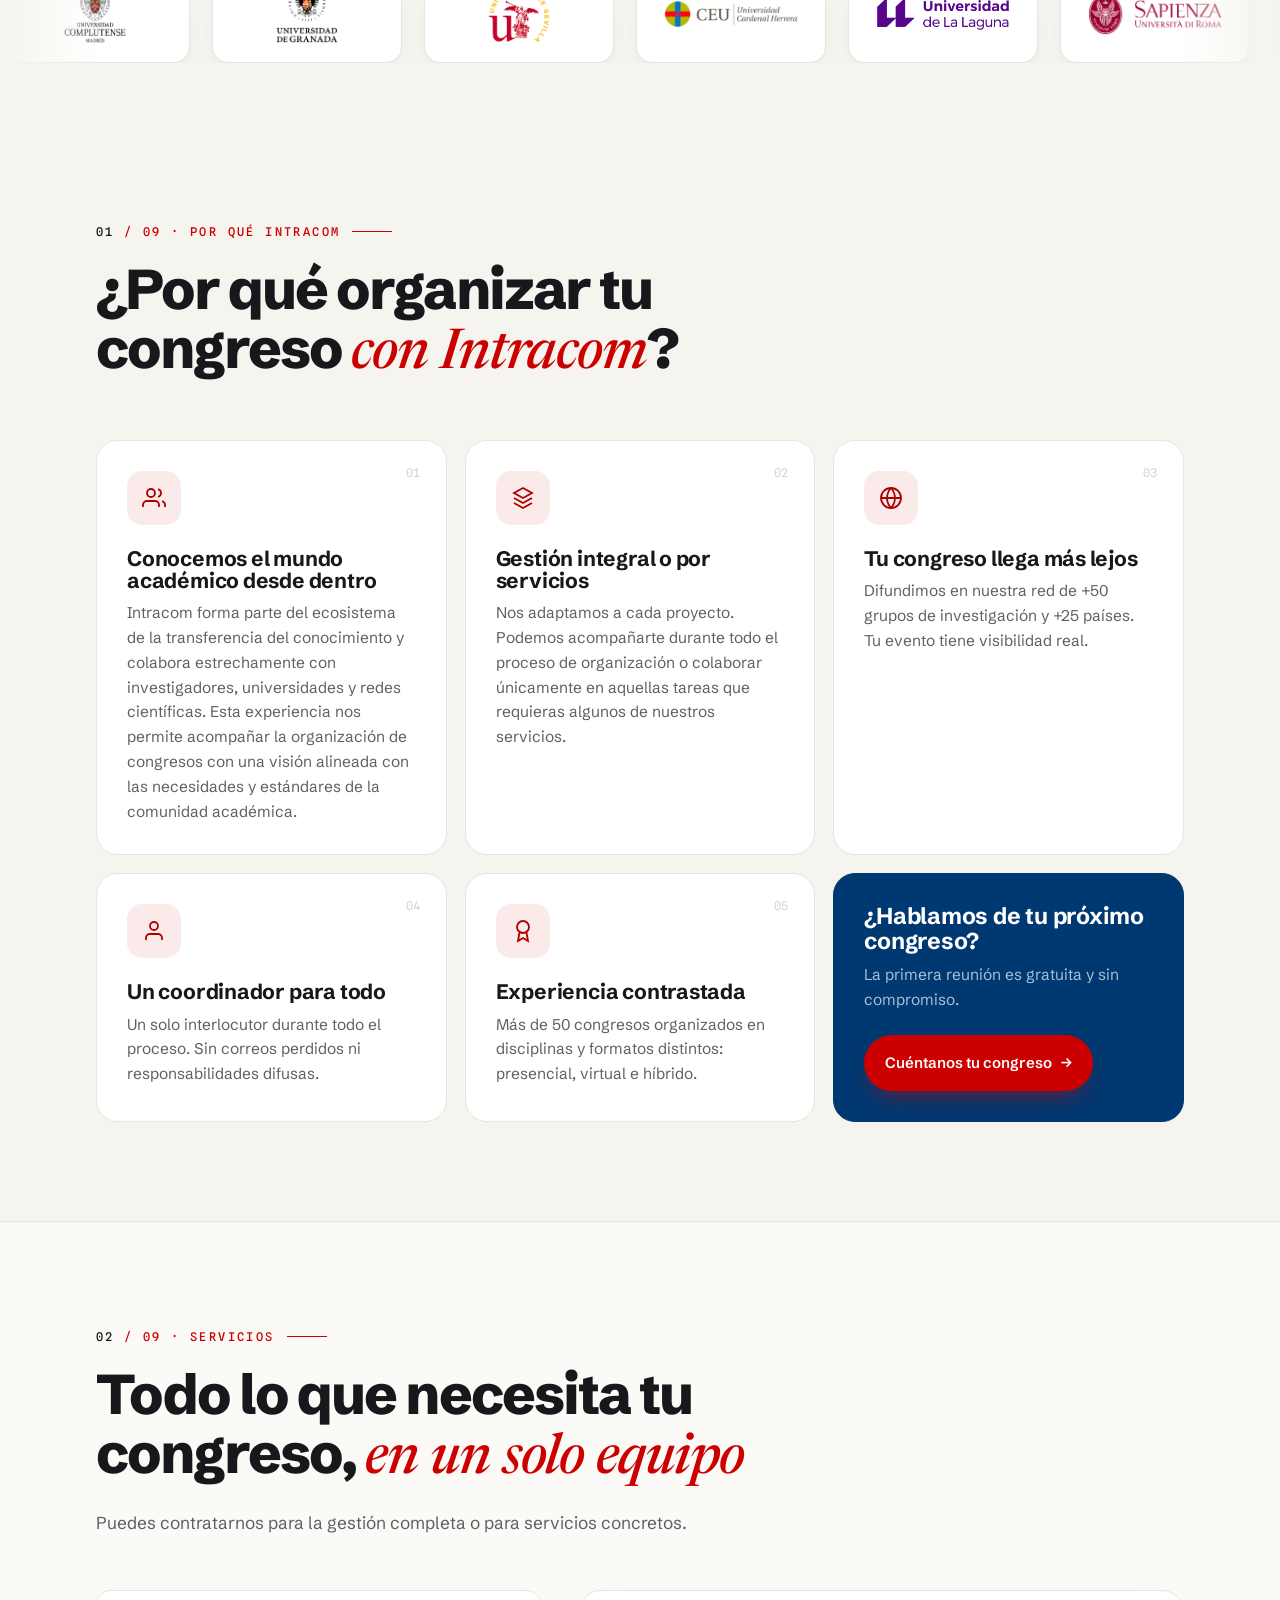
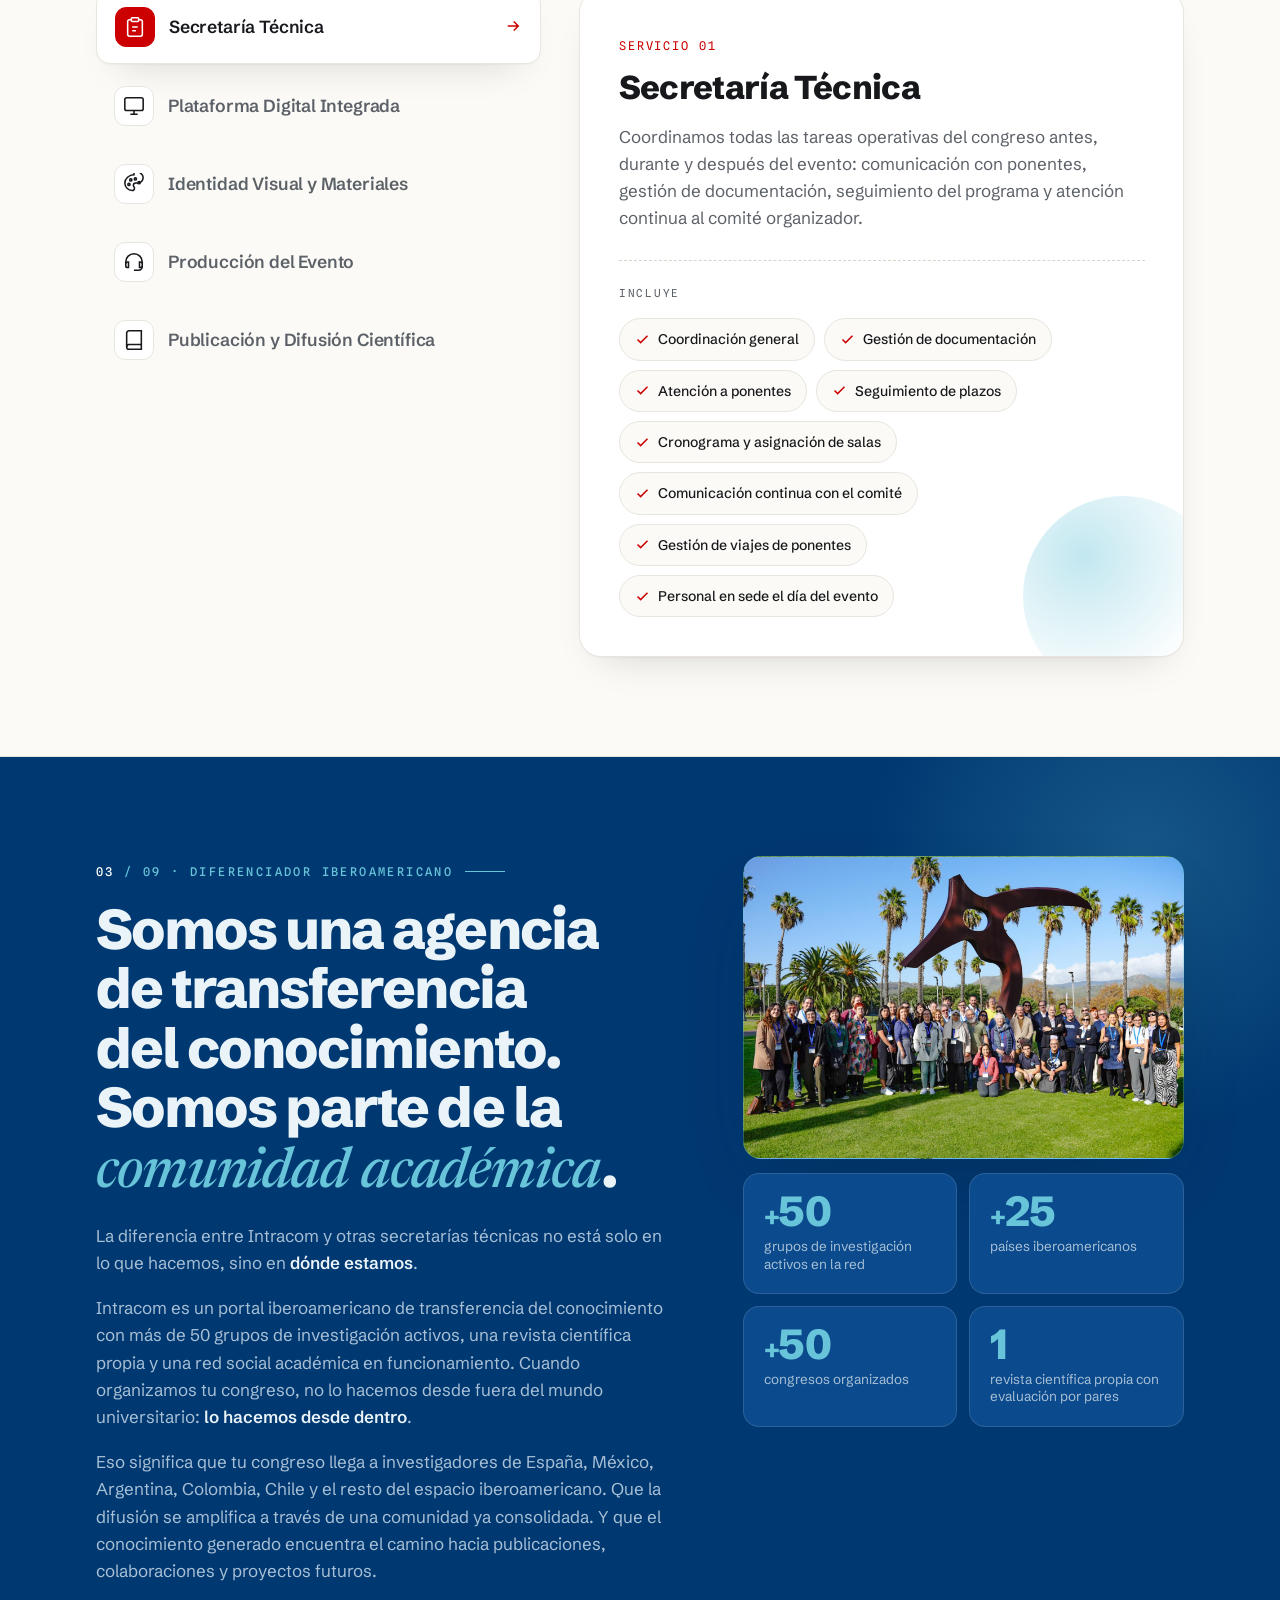
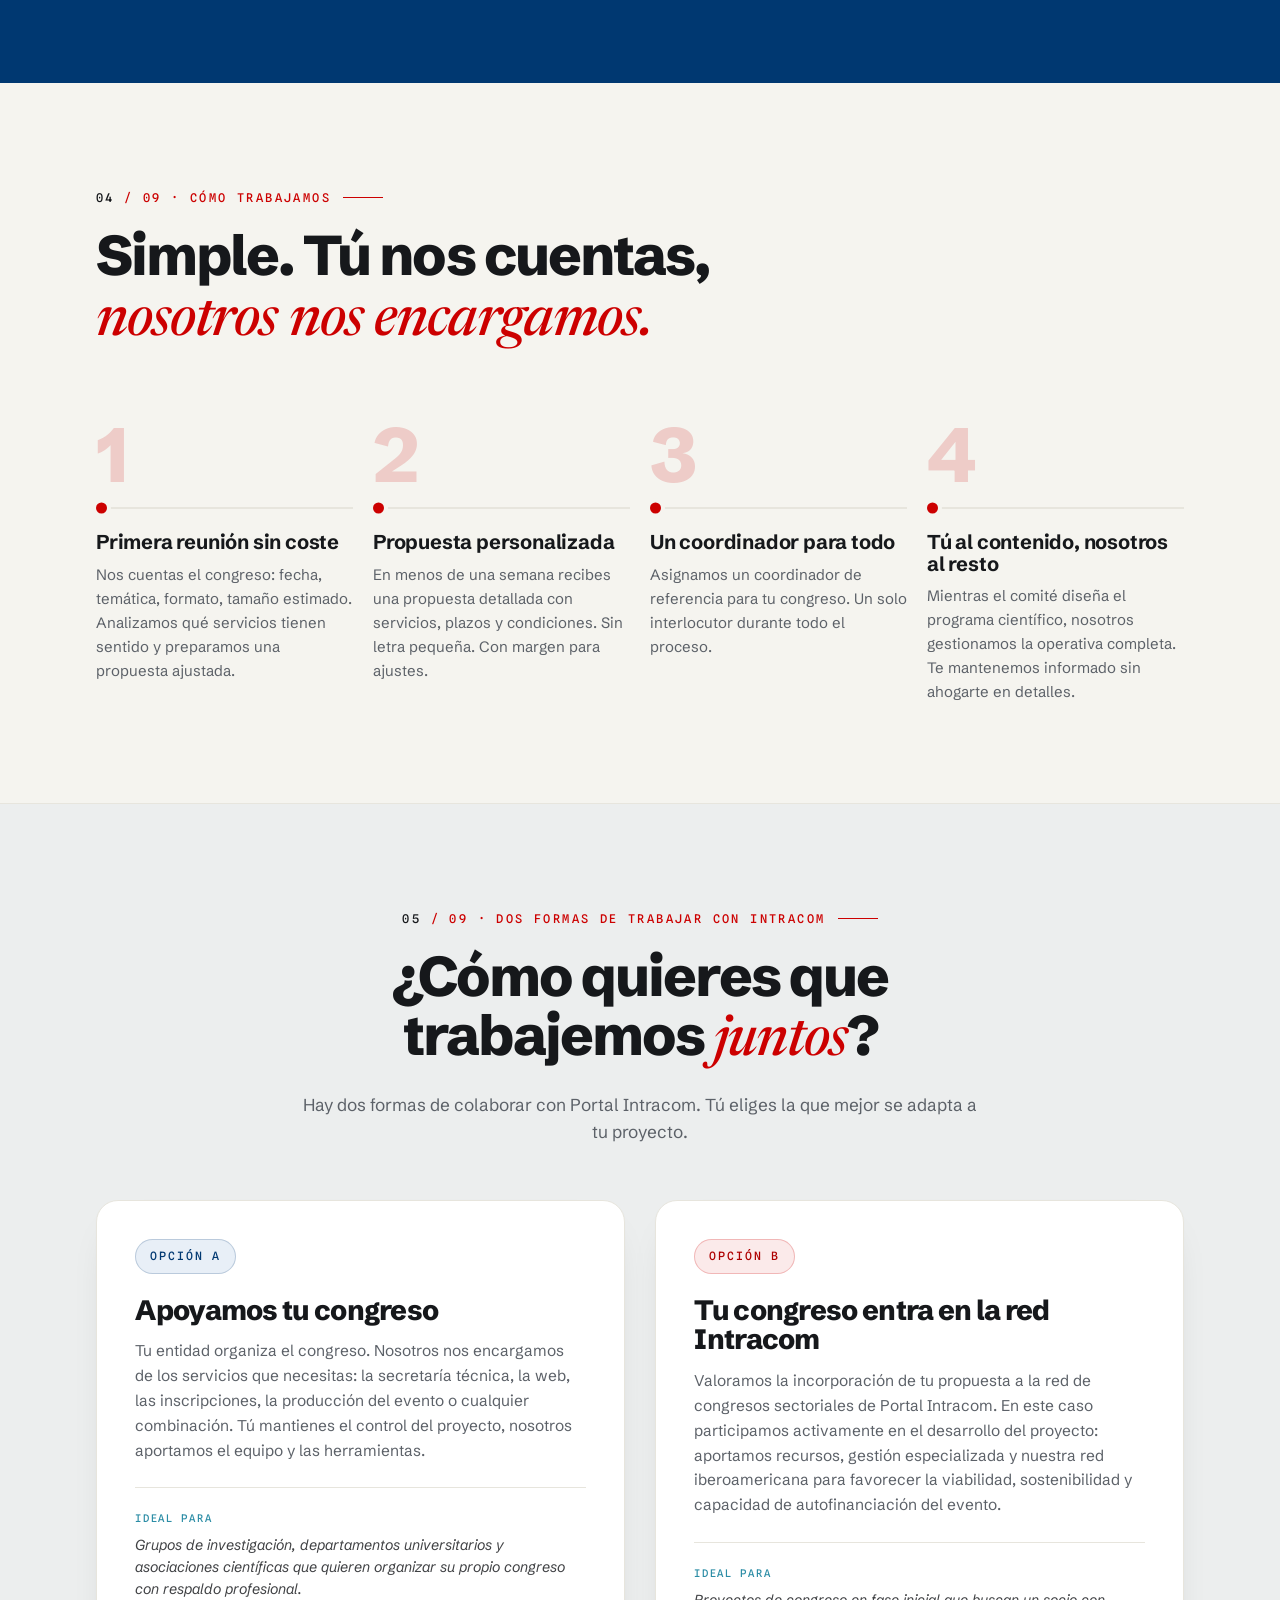
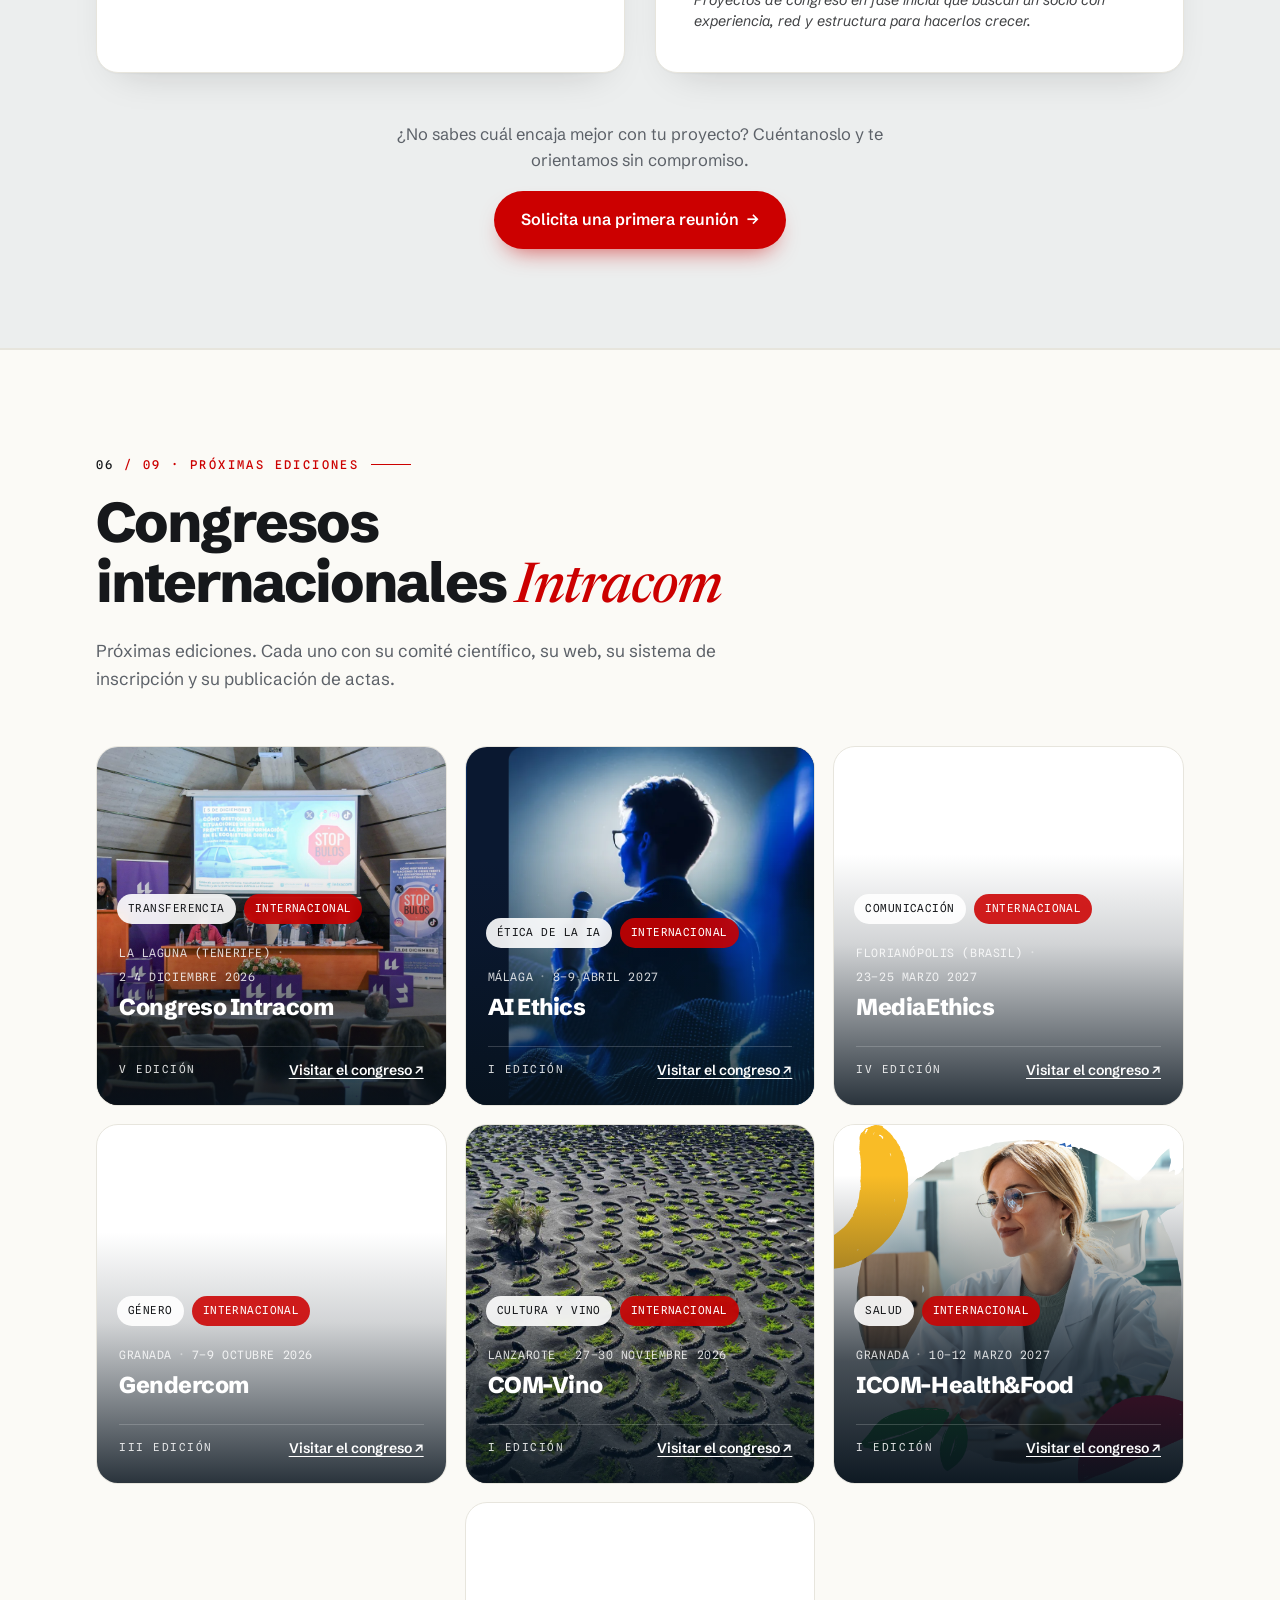
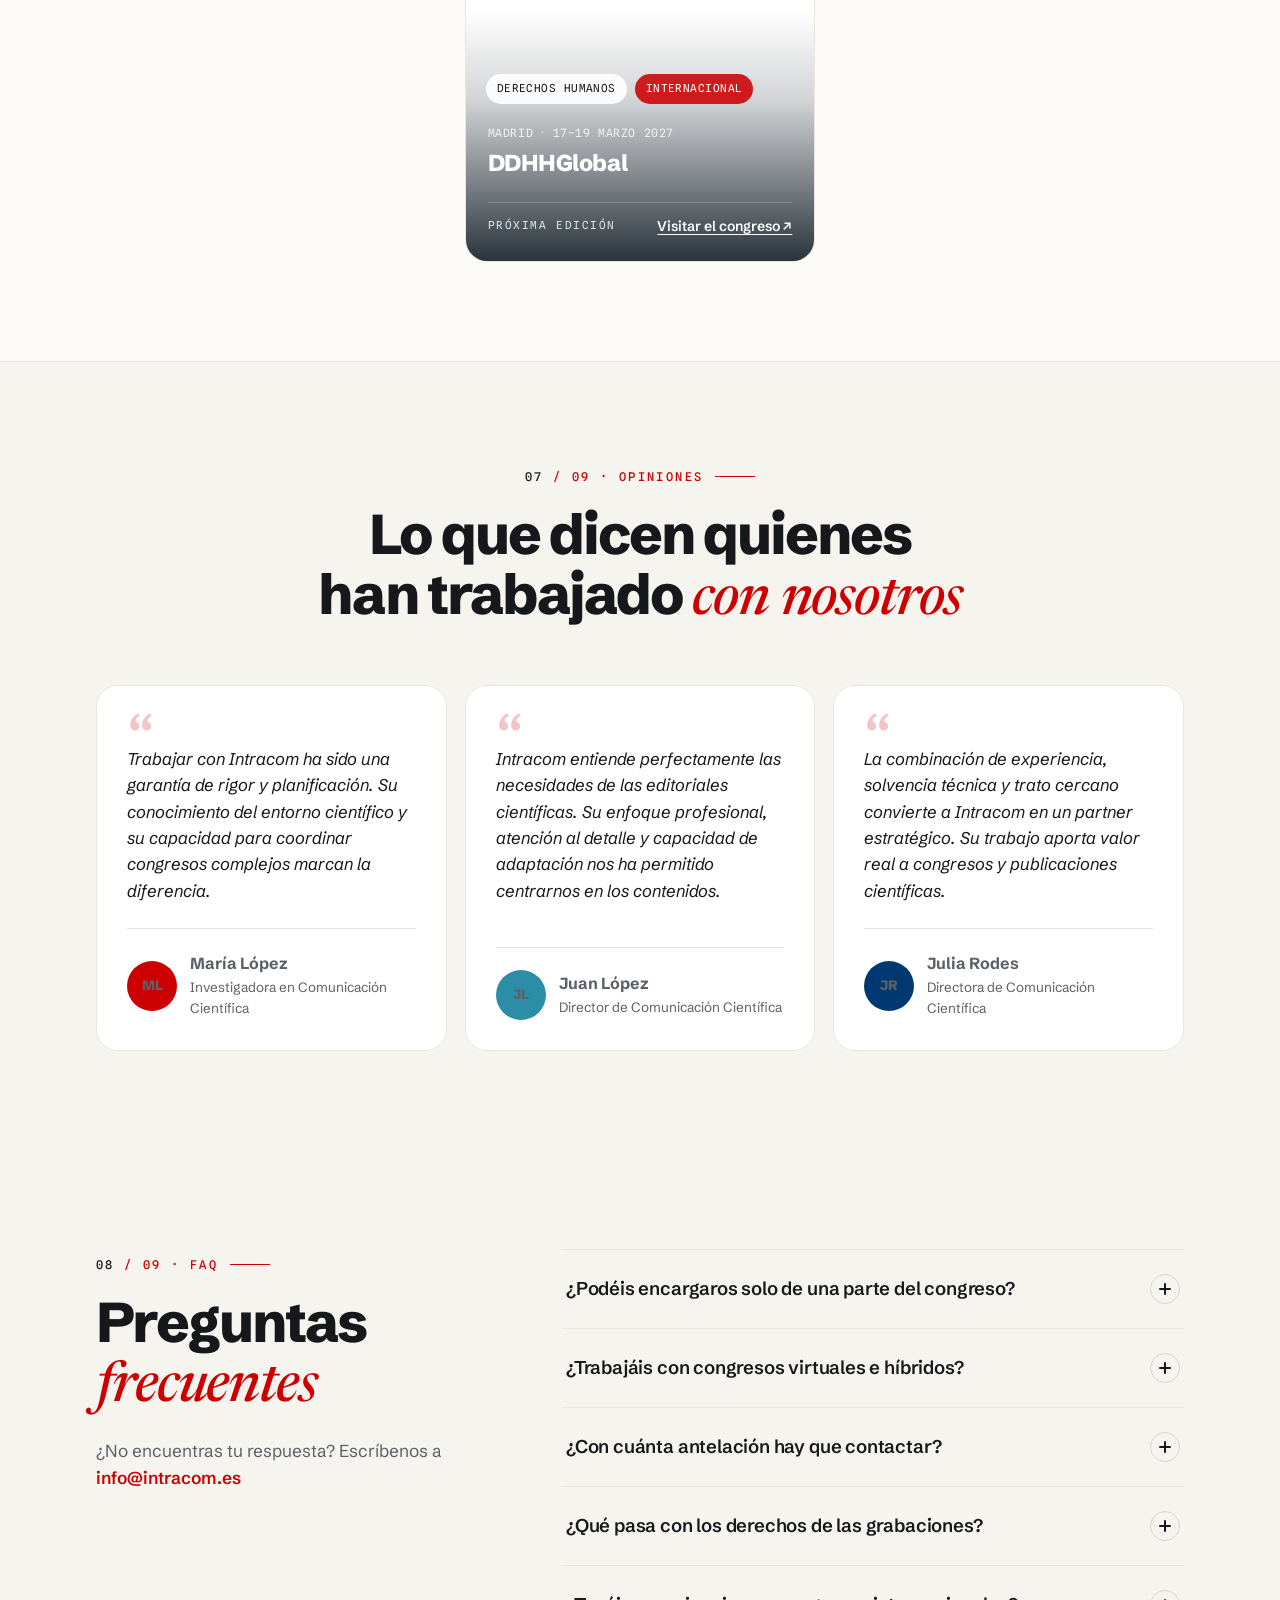
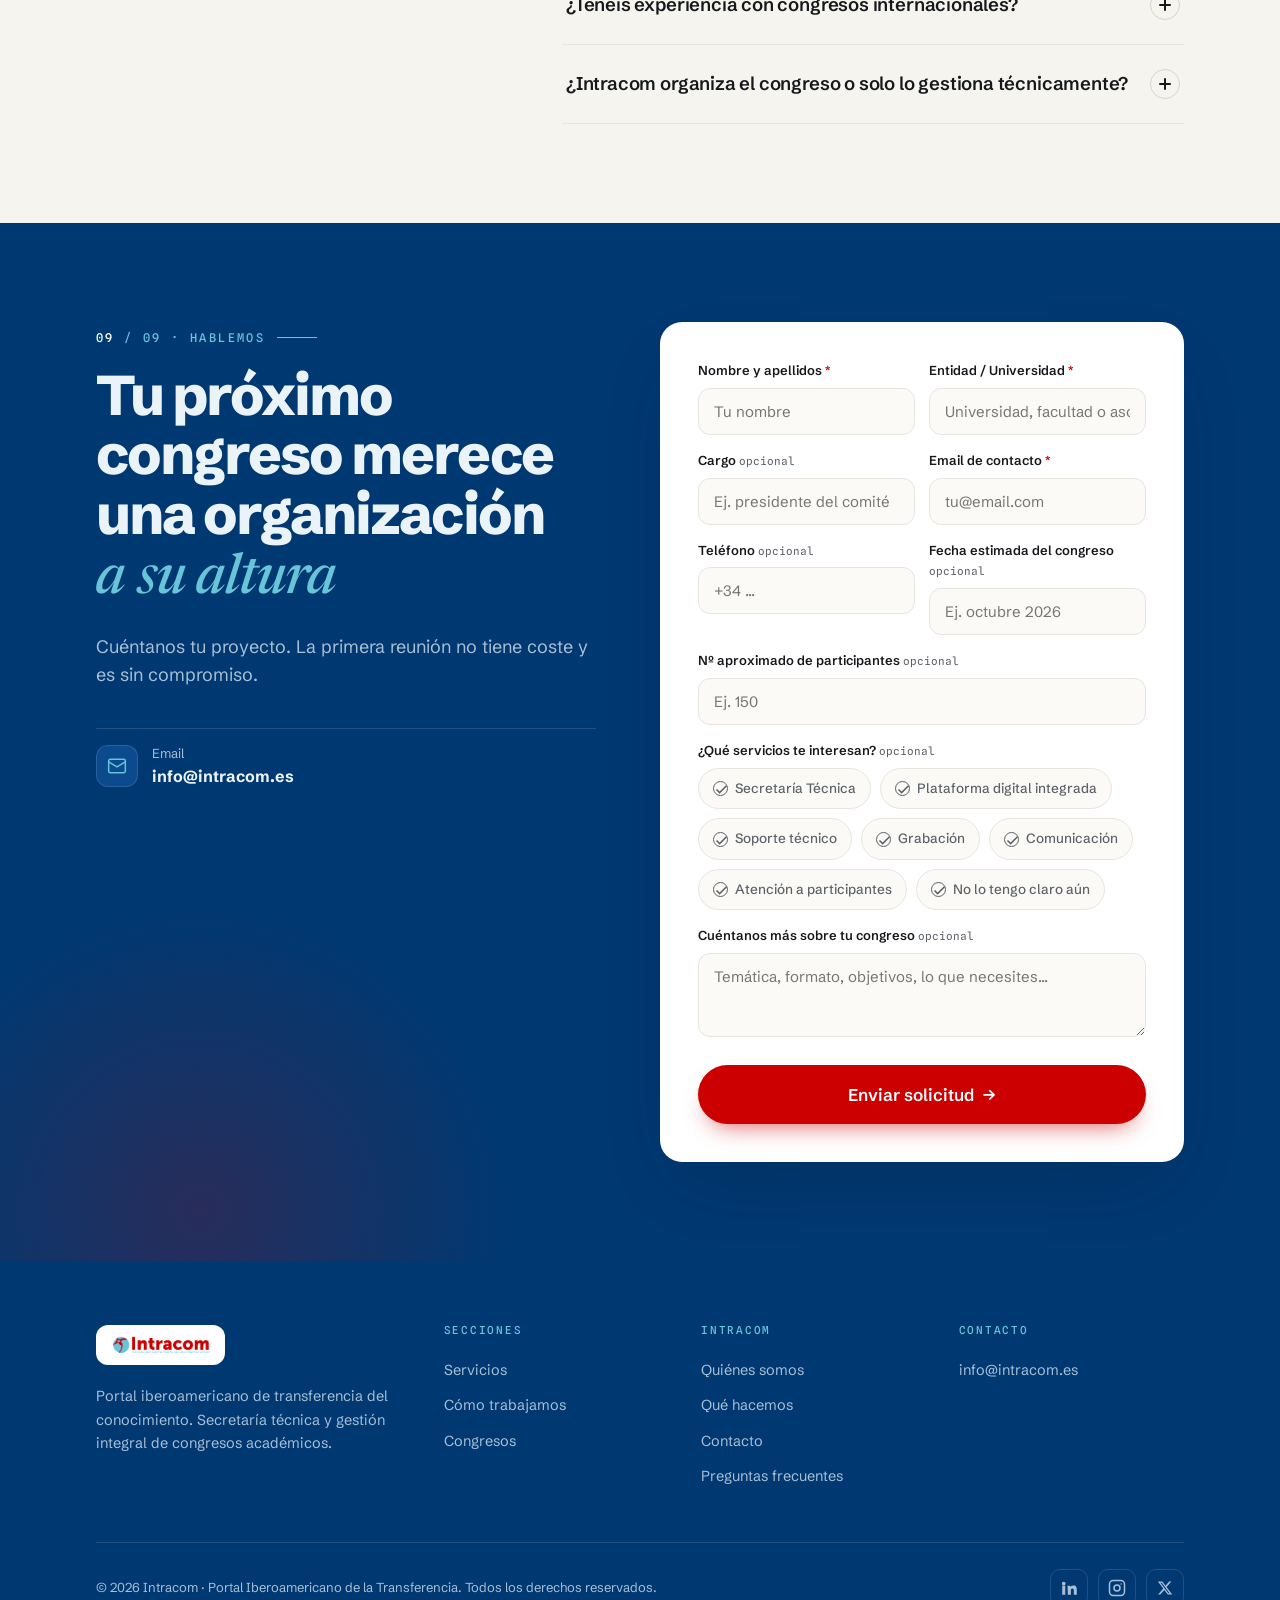
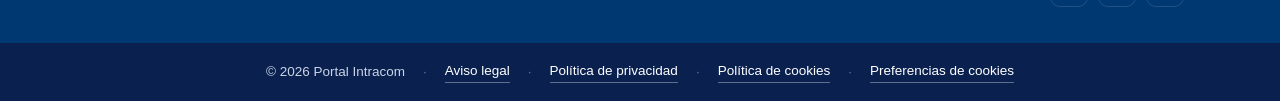
==== commit 30f4ba53: "Aviso legal, privacidad y cookies, y Google Ads ya no carga sin consentimiento La etiqueta AW-184956" ====
--- a/index.html
+++ b/index.html
@@ -2,15 +2,7 @@
 <html lang="es" data-theme="light">
 <head>
   <meta charset="utf-8">
-<!-- Google tag (gtag.js) -->
-<script async src="https://www.googletagmanager.com/gtag/js?id=AW-18495630635"></script>
-<script>
-  window.dataLayer = window.dataLayer || [];
-  function gtag(){dataLayer.push(arguments);}
-  gtag('js', new Date());
-  gtag('config', 'AW-18495630635');
-</script>
-  <title>Intracom Congresos · Secretaría técnica para congresos académicos</title>
+<title>Intracom Congresos · Secretaría técnica para congresos académicos</title>
   <meta name="description" content="Secretaría técnica para congresos académicos: inscripciones y pagos, plataforma de comunicaciones, web del congreso y difusión en la red iberoamericana.">
   <link rel="canonical" href="https://congresos.portalintracom.com/">
   <meta name="robots" content="index, follow, max-image-preview:large, max-snippet:-1">
@@ -491,5 +483,7 @@
   <text x="50" y="82" font-family="Georgia, serif" font-size="15" font-weight="bold" fill="#fff" text-anchor="middle" letter-spacing="1">INTRACOM</text>
 </svg>
 </template>
+<script src="/legal.js" defer></script>
+<script src="/cookies.js" defer></script>
 </body>
 </html>
--- a/styles.css
+++ b/styles.css
@@ -312,6 +312,7 @@
 .svc-includes{margin-top:28px;border-top:1px dashed var(--border-strong);padding-top:24px}
 .svc-includes .inc-label{font-family:var(--font-mono);font-size:11px;letter-spacing:.16em;text-transform:uppercase;color:var(--muted);margin-bottom:16px}
 .svc-chips{display:flex;flex-wrap:wrap;gap:9px}
+.svc-link{margin-top:28px;max-width:100%;white-space:normal;text-align:left}
 .svc-chip{display:inline-flex;align-items:center;gap:8px;background:var(--surface-2);border:1px solid var(--border);border-radius:999px;padding:9px 15px;font-size:14px;font-weight:500}
 .svc-chip svg{color:var(--accent);flex-shrink:0}
 .svc-figure{position:absolute;right:-40px;bottom:-40px;width:200px;height:200px;border-radius:50%;background:radial-gradient(circle at 30% 30%,color-mix(in srgb,var(--sky) 40%,transparent),transparent 70%);pointer-events:none}
